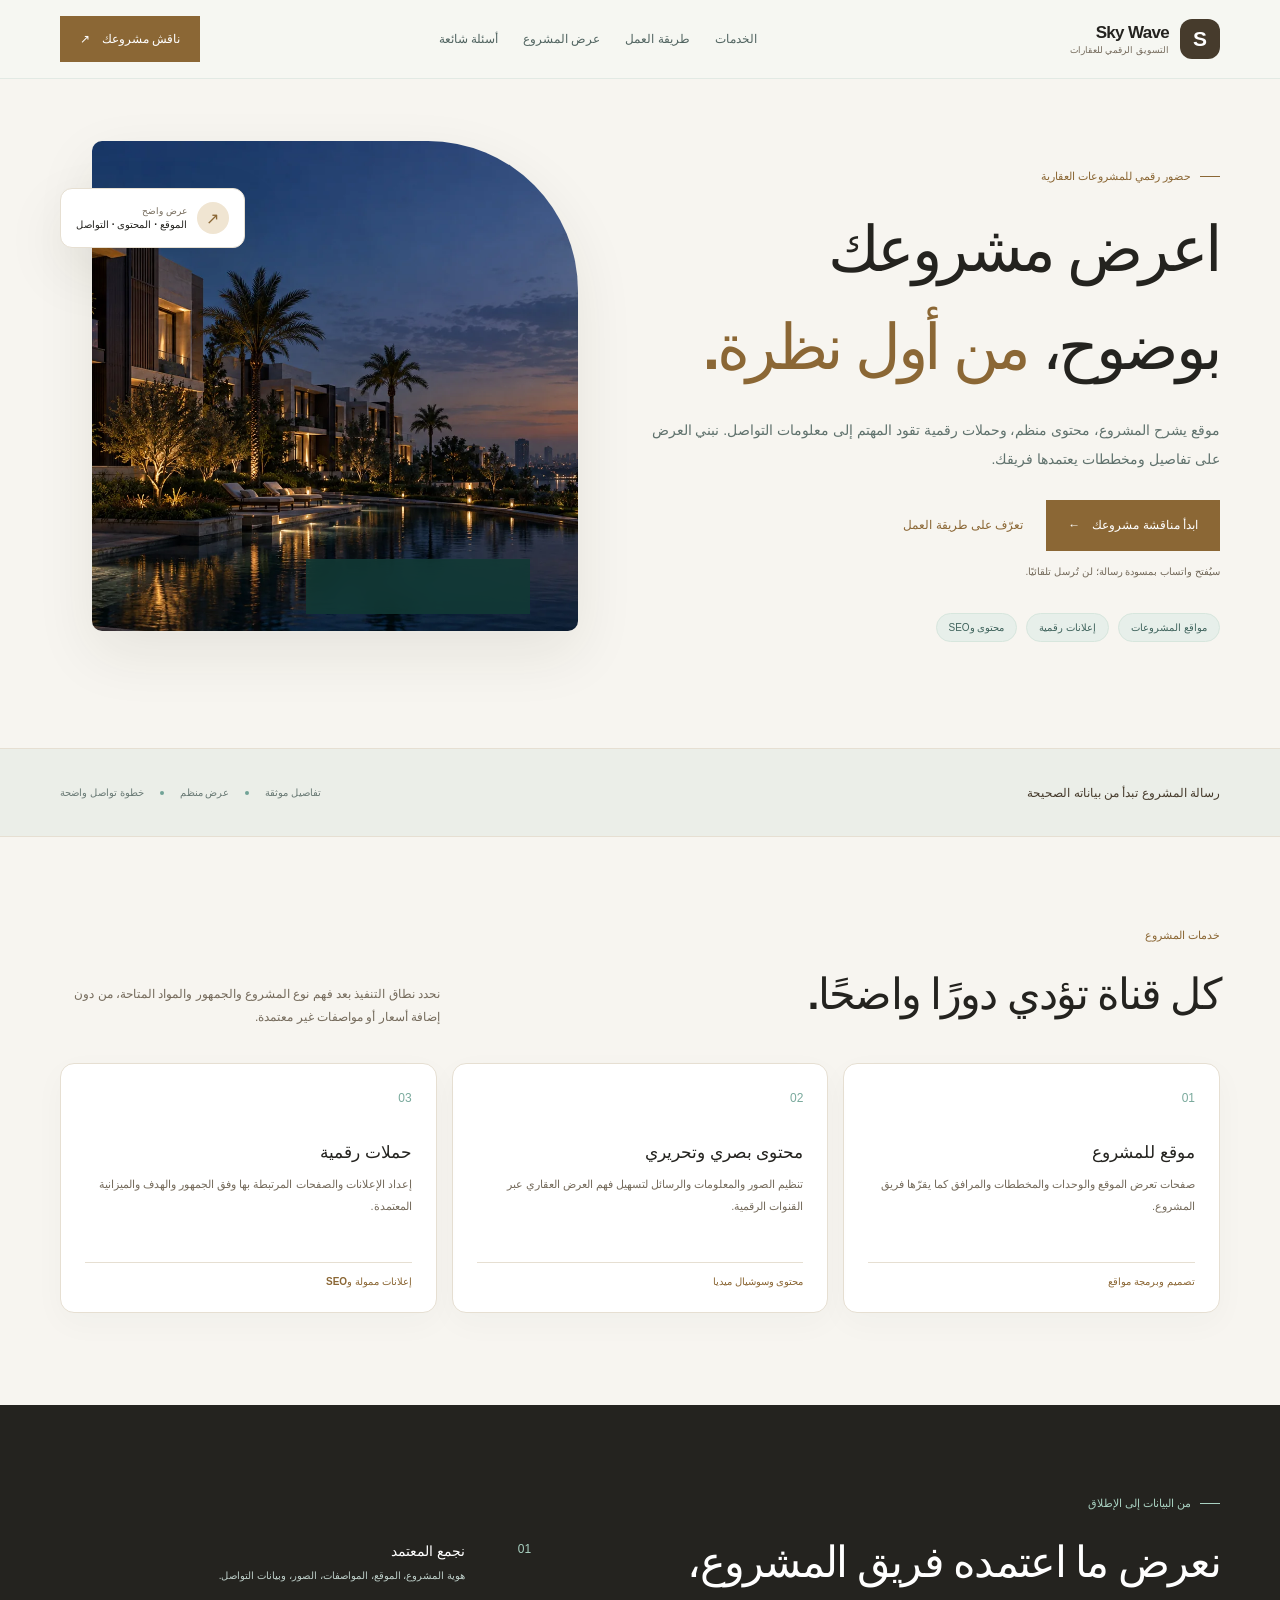
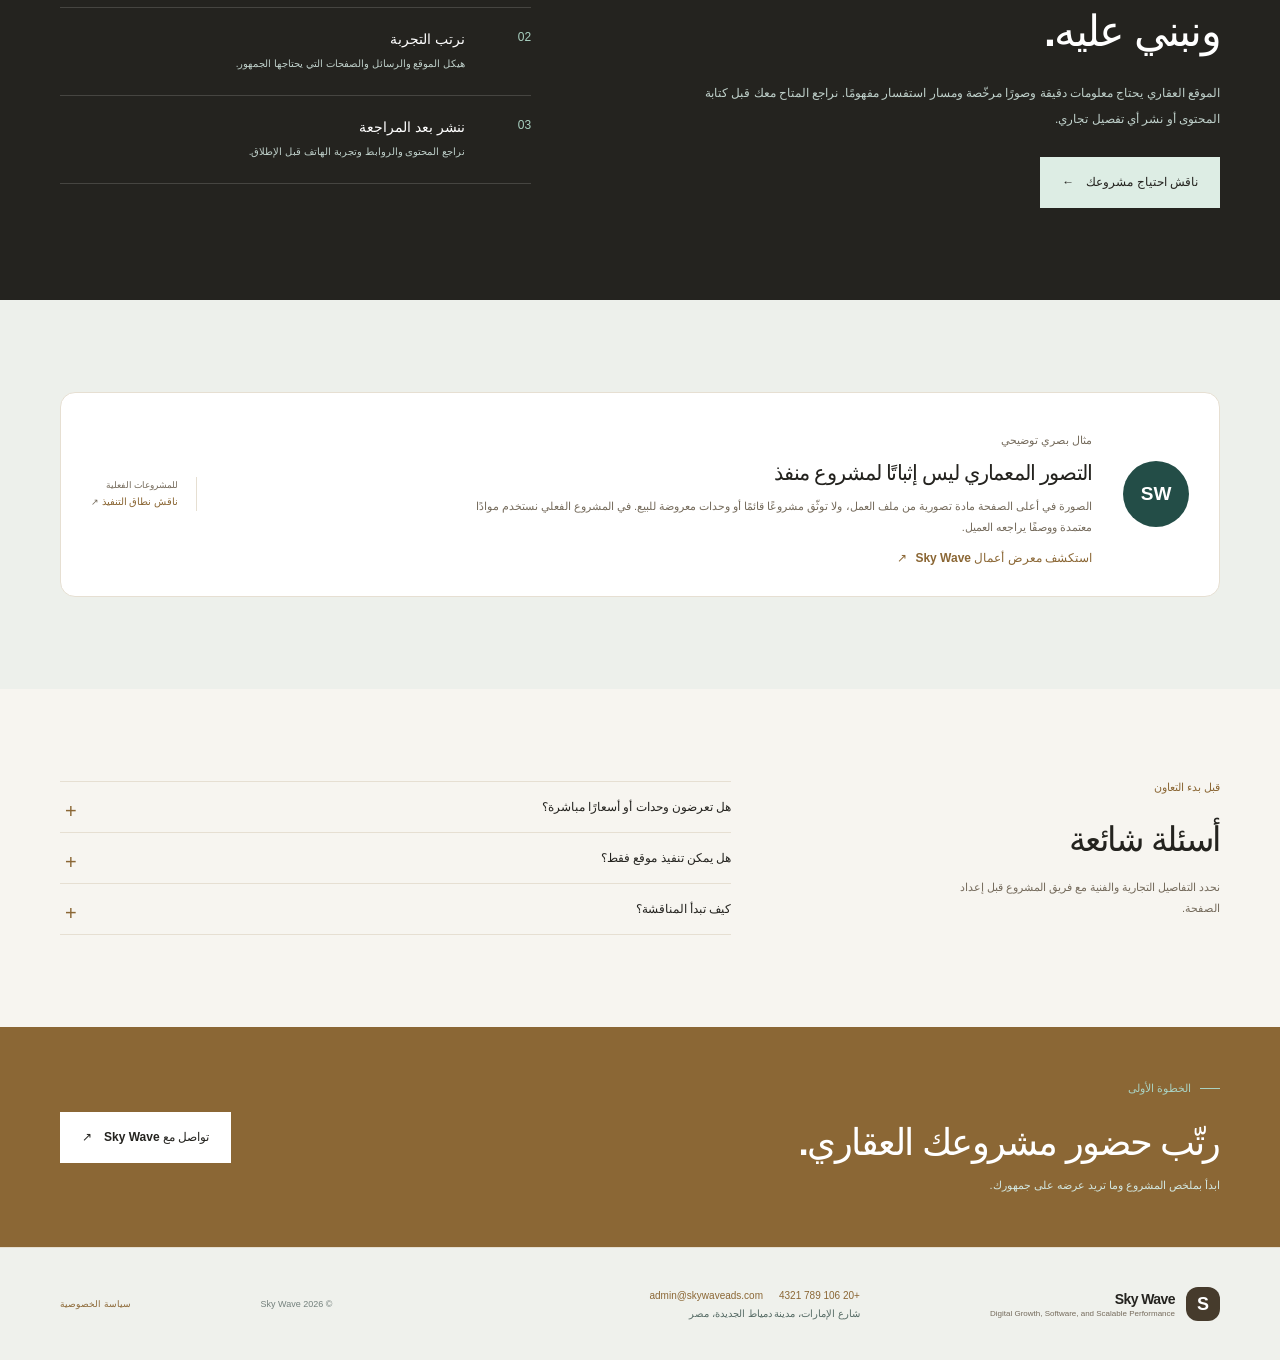
==== 2/index.html @ 4fabcf10 "Build Sky Wave service landing pages" ====
<!doctype html>
<html lang="ar" dir="rtl">
<head>
  <meta charset="utf-8">
  <meta name="viewport" content="width=device-width, initial-scale=1">
  <meta name="theme-color" content="#f7f5f0">
  <meta name="description" content="خدمات Sky Wave الرقمية للتسويق العقاري: مواقع للمشروعات، محتوى واضح، حملات إعلانية، وتحسين الظهور على محركات البحث.">
  <meta property="og:type" content="website">
  <meta property="og:locale" content="ar_EG">
  <meta property="og:title" content="التسويق الرقمي للمشروعات العقارية | Sky Wave">
  <meta property="og:description" content="نرتب حضور مشروعك العقاري من الموقع والمحتوى إلى الحملات الرقمية، وفق بيانات المشروع المعتمدة.">
  <title>التسويق الرقمي للمشروعات العقارية | Sky Wave</title>
  <link rel="icon" href="data:image/svg+xml,%3Csvg xmlns='http://www.w3.org/2000/svg' viewBox='0 0 48 48'%3E%3Cpath d='M7 39h34M12 39V17l12-9 12 9v22m-20 0V25h16v14' fill='none' stroke='%237b5b2f' stroke-width='3' stroke-linecap='round' stroke-linejoin='round'/%3E%3C/svg%3E">
  <link rel="preload" as="image" href="assets/afaq-residence-hero.webp" fetchpriority="high">
  <link rel="stylesheet" href="styles.css">
  <script src="app.js" defer></script>
</head>
<body>
  <a class="skip-link" href="#main">انتقل إلى المحتوى</a>
  <header class="site-header" id="top">
    <div class="container header-inner">
      <a class="brand" href="#top" aria-label="Sky Wave، الرئيسية"><span class="brand-mark" aria-hidden="true">S</span><span><strong>Sky Wave</strong><small>التسويق الرقمي للعقارات</small></span></a>
      <nav class="desktop-nav" aria-label="التنقل الرئيسي"><a href="#solutions">الخدمات</a><a href="#approach">طريقة العمل</a><a href="#visuals">عرض المشروع</a><a href="#faq">أسئلة شائعة</a></nav>
      <a class="header-cta" href="https://wa.me/201067894321?text=%D9%85%D8%B1%D8%AD%D8%A8%D9%8B%D8%A7%D8%8C%20%D8%A3%D9%88%D8%AF%20%D9%85%D9%86%D8%A7%D9%82%D8%B4%D8%A9%20%D8%A7%D9%84%D8%AA%D8%B3%D9%88%D9%8A%D9%82%20%D8%A7%D9%84%D8%B1%D9%82%D9%85%D9%8A%20%D9%84%D9%85%D8%B4%D8%B1%D9%88%D8%B9%20%D8%B9%D9%82%D8%A7%D8%B1%D9%8A%20%D9%85%D8%B9%20Sky%20Wave." target="_blank" rel="noopener noreferrer">ناقش مشروعك <span aria-hidden="true">↗</span></a>
      <button class="menu-toggle" type="button" aria-label="فتح قائمة التنقل" aria-expanded="false" aria-controls="mobile-nav"><span aria-hidden="true">☰</span></button>
    </div>
    <nav class="mobile-nav" id="mobile-nav" aria-label="التنقل على الهاتف" hidden><a href="#solutions">الخدمات</a><a href="#approach">طريقة العمل</a><a href="#visuals">عرض المشروع</a><a href="#faq">أسئلة شائعة</a><a class="mobile-cta" href="https://wa.me/201067894321?text=%D9%85%D8%B1%D8%AD%D8%A8%D9%8B%D8%A7%D8%8C%20%D8%A3%D9%88%D8%AF%20%D9%85%D9%86%D8%A7%D9%82%D8%B4%D8%A9%20%D8%A7%D9%84%D8%AA%D8%B3%D9%88%D9%8A%D9%82%20%D8%A7%D9%84%D8%B1%D9%82%D9%85%D9%8A%20%D9%84%D9%85%D8%B4%D8%B1%D9%88%D8%B9%20%D8%B9%D9%82%D8%A7%D8%B1%D9%8A%20%D9%85%D8%B9%20Sky%20Wave." target="_blank" rel="noopener noreferrer">ناقش مشروعك</a></nav>
  </header>
  <main id="main">
    <section class="hero section-space" aria-labelledby="hero-title">
      <div class="container hero-grid">
        <div class="hero-copy"><p class="eyebrow"><span></span> حضور رقمي للمشروعات العقارية</p><h1 id="hero-title">اعرض مشروعك بوضوح، <em>من أول نظرة.</em></h1><p class="hero-lead">موقع يشرح المشروع، محتوى منظم، وحملات رقمية تقود المهتم إلى معلومات التواصل. نبني العرض على تفاصيل ومخططات يعتمدها فريقك.</p><div class="hero-actions"><a class="button button-primary" href="https://wa.me/201067894321?text=%D9%85%D8%B1%D8%AD%D8%A8%D9%8B%D8%A7%D8%8C%20%D8%A3%D9%88%D8%AF%20%D9%85%D9%86%D8%A7%D9%82%D8%B4%D8%A9%20%D8%A7%D9%84%D8%AA%D8%B3%D9%88%D9%8A%D9%82%20%D8%A7%D9%84%D8%B1%D9%82%D9%85%D9%8A%20%D9%84%D9%85%D8%B4%D8%B1%D9%88%D8%B9%20%D8%B9%D9%82%D8%A7%D8%B1%D9%8A%20%D9%85%D8%B9%20Sky%20Wave." target="_blank" rel="noopener noreferrer">ابدأ مناقشة مشروعك <span aria-hidden="true">←</span></a><a class="text-link" href="#approach">تعرّف على طريقة العمل</a></div><p class="cta-note">سيُفتح واتساب بمسودة رسالة؛ لن تُرسل تلقائيًا.</p><ul class="service-tags" aria-label="خدمات Sky Wave للمشروعات العقارية"><li>مواقع المشروعات</li><li>إعلانات رقمية</li><li>محتوى وSEO</li></ul></div>
        <figure class="hero-visual"><img src="assets/afaq-residence-hero.webp" alt="تصور معماري توضيحي لمساكن وحدائق، لا يمثل مشروعًا عقاريًا حقيقيًا" fetchpriority="high"><figcaption><span>صورة توضيحية</span><strong>تفاصيل المشروع المعتمدة هي الأساس</strong></figcaption><div class="visual-note"><span class="note-icon" aria-hidden="true">↗</span><span><small>عرض واضح</small><strong>الموقع · المحتوى · التواصل</strong></span></div></figure>
      </div>
    </section>
    <section class="trust-strip"><div class="container trust-inner"><p>رسالة المشروع تبدأ من بياناته الصحيحة</p><div><span>تفاصيل موثقة</span><i></i><span>عرض منظم</span><i></i><span>خطوة تواصل واضحة</span></div></div></section>
    <section class="section-space" id="solutions" aria-labelledby="solutions-title"><div class="container"><div class="section-heading"><div><p class="eyebrow">خدمات المشروع</p><h2 id="solutions-title">كل قناة تؤدي دورًا واضحًا.</h2></div><p>نحدد نطاق التنفيذ بعد فهم نوع المشروع والجمهور والمواد المتاحة، من دون إضافة أسعار أو مواصفات غير معتمدة.</p></div><div class="solution-grid"><article class="solution-card"><span class="card-index">01</span><h3>موقع للمشروع</h3><p>صفحات تعرض الموقع والوحدات والمخططات والمرافق كما يقرّها فريق المشروع.</p><span class="card-foot">تصميم وبرمجة مواقع</span></article><article class="solution-card"><span class="card-index">02</span><h3>محتوى بصري وتحريري</h3><p>تنظيم الصور والمعلومات والرسائل لتسهيل فهم العرض العقاري عبر القنوات الرقمية.</p><span class="card-foot">محتوى وسوشيال ميديا</span></article><article class="solution-card"><span class="card-index">03</span><h3>حملات رقمية</h3><p>إعداد الإعلانات والصفحات المرتبطة بها وفق الجمهور والهدف والميزانية المعتمدة.</p><span class="card-foot">إعلانات ممولة وSEO</span></article></div></div></section>
    <section class="approach-section section-space" id="approach" aria-labelledby="approach-title"><div class="container approach-grid"><div><p class="eyebrow eyebrow-light"><span></span> من البيانات إلى الإطلاق</p><h2 id="approach-title">نعرض ما اعتمده فريق المشروع، ونبني عليه.</h2><p class="approach-lead">الموقع العقاري يحتاج معلومات دقيقة وصورًا مرخّصة ومسار استفسار مفهومًا. نراجع المتاح معك قبل كتابة المحتوى أو نشر أي تفصيل تجاري.</p><a class="button button-light" href="https://wa.me/201067894321?text=%D9%85%D8%B1%D8%AD%D8%A8%D9%8B%D8%A7%D8%8C%20%D8%A3%D9%88%D8%AF%20%D9%85%D9%86%D8%A7%D9%82%D8%B4%D8%A9%20%D8%A7%D9%84%D8%AA%D8%B3%D9%88%D9%8A%D9%82%20%D8%A7%D9%84%D8%B1%D9%82%D9%85%D9%8A%20%D9%84%D9%85%D8%B4%D8%B1%D9%88%D8%B9%20%D8%B9%D9%82%D8%A7%D8%B1%D9%8A%20%D9%85%D8%B9%20Sky%20Wave." target="_blank" rel="noopener noreferrer">ناقش احتياج مشروعك <span aria-hidden="true">←</span></a></div><ol class="steps-list"><li><span>01</span><div><strong>نجمع المعتمد</strong><p>هوية المشروع، الموقع، المواصفات، الصور، وبيانات التواصل.</p></div></li><li><span>02</span><div><strong>نرتب التجربة</strong><p>هيكل الموقع والرسائل والصفحات التي يحتاجها الجمهور.</p></div></li><li><span>03</span><div><strong>ننشر بعد المراجعة</strong><p>نراجع المحتوى والروابط وتجربة الهاتف قبل الإطلاق.</p></div></li></ol></div></section>
    <section class="work-section section-space" id="visuals" aria-labelledby="visuals-title"><div class="container work-card"><div class="work-mark" aria-hidden="true">SW</div><div><p class="eyebrow">مثال بصري توضيحي</p><h2 id="visuals-title">التصور المعماري ليس إثباتًا لمشروع منفذ</h2><p>الصورة في أعلى الصفحة مادة تصورية من ملف العمل، ولا توثّق مشروعًا قائمًا أو وحدات معروضة للبيع. في المشروع الفعلي نستخدم موادًا معتمدة ووصفًا يراجعه العميل.</p><a class="text-link" href="https://www.skywaveads.com/portfolio/">استكشف معرض أعمال Sky Wave <span aria-hidden="true">↗</span></a></div><a class="work-source" href="https://wa.me/201067894321?text=%D9%85%D8%B1%D8%AD%D8%A8%D9%8B%D8%A7%D8%8C%20%D8%A3%D9%88%D8%AF%20%D9%85%D9%86%D8%A7%D9%82%D8%B4%D8%A9%20%D8%A7%D9%84%D8%AA%D8%B3%D9%88%D9%8A%D9%82%20%D8%A7%D9%84%D8%B1%D9%82%D9%85%D9%8A%20%D9%84%D9%85%D8%B4%D8%B1%D9%88%D8%B9%20%D8%B9%D9%82%D8%A7%D8%B1%D9%8A%20%D9%85%D8%B9%20Sky%20Wave." target="_blank" rel="noopener noreferrer">للمشروعات الفعلية<br><strong>ناقش نطاق التنفيذ</strong> <span aria-hidden="true">↗</span></a></div></section>
    <section class="faq-section section-space" id="faq" aria-labelledby="faq-title"><div class="container faq-grid"><div><p class="eyebrow">قبل بدء التعاون</p><h2 id="faq-title">أسئلة شائعة</h2><p>نحدد التفاصيل التجارية والفنية مع فريق المشروع قبل إعداد الصفحة.</p></div><div class="faq-list"><details><summary>هل تعرضون وحدات أو أسعارًا مباشرة؟</summary><p>يعتمد ذلك على البيانات التي يزودنا بها فريق المشروع ويعتمد نشرها. لا نضع أسعارًا أو توافرًا أو خطط سداد من دون مصدر معتمد.</p></details><details><summary>هل يمكن تنفيذ موقع فقط؟</summary><p>نعم. يمكن مناقشة موقع المشروع وحده أو إضافة خدمات المحتوى والإعلانات وSEO بحسب الحاجة.</p></details><details><summary>كيف تبدأ المناقشة؟</summary><p>أرسل ملخصًا عن المشروع والهدف والمواد الموجودة عبر نموذج Sky Wave الرسمي، ثم يناقش الفريق نطاق العمل المناسب.</p></details></div></div></section>
    <section class="final-cta"><div class="container final-cta-inner"><div><p class="eyebrow eyebrow-light"><span></span> الخطوة الأولى</p><h2>رتّب حضور مشروعك العقاري.</h2><p>ابدأ بملخص المشروع وما تريد عرضه على جمهورك.</p></div><a class="button button-light" href="https://wa.me/201067894321?text=%D9%85%D8%B1%D8%AD%D8%A8%D9%8B%D8%A7%D8%8C%20%D8%A3%D9%88%D8%AF%20%D9%85%D9%86%D8%A7%D9%82%D8%B4%D8%A9%20%D8%A7%D9%84%D8%AA%D8%B3%D9%88%D9%8A%D9%82%20%D8%A7%D9%84%D8%B1%D9%82%D9%85%D9%8A%20%D9%84%D9%85%D8%B4%D8%B1%D9%88%D8%B9%20%D8%B9%D9%82%D8%A7%D8%B1%D9%8A%20%D9%85%D8%B9%20Sky%20Wave." target="_blank" rel="noopener noreferrer">تواصل مع Sky Wave <span aria-hidden="true">↗</span></a></div></section>
  </main>
  <footer class="site-footer"><div class="container footer-inner"><a class="brand footer-brand" href="#top"><span class="brand-mark" aria-hidden="true">S</span><span><strong>Sky Wave</strong><small>Digital Growth, Software, and Scalable Performance</small></span></a><div class="footer-contact"><a href="tel:+201067894321">+20 106 789 4321</a><a href="mailto:admin@skywaveads.com">admin@skywaveads.com</a><span>شارع الإمارات، مدينة دمياط الجديدة، مصر</span></div><p>© 2026 Sky Wave</p><a class="privacy-link" href="https://www.skywaveads.com/privacy-policy" target="_blank" rel="noopener noreferrer">سياسة الخصوصية</a></div></footer>
</body>
</html>
---- 2/styles.css ----
:root{color-scheme:light;--ink:#153b39;--ink-strong:#102e2d;--muted:#687a76;--teal:#176b63;--mint:#d8eee7;--surface:#f6f7f3;--white:#fff;--line:#dce5df;--sand:#eeede5;--shadow:0 22px 60px #102e2d12;font-family:Arial,"Noto Sans Arabic",sans-serif;color:var(--ink-strong);background:var(--surface);font-synthesis:none;text-rendering:optimizeLegibility}*{box-sizing:border-box}html{scroll-behavior:smooth;scroll-padding-top:92px}body{margin:0;min-width:320px}a{color:inherit;text-decoration:none}img{display:block;max-width:100%}button{font:inherit}.container{width:min(1160px,calc(100% - 56px));margin-inline:auto}.skip-link{position:absolute;z-index:100;inset-inline-start:12px;top:-60px;padding:10px 14px;background:white;color:var(--ink)}.skip-link:focus{top:12px}.site-header{position:sticky;z-index:30;top:0;background:#f6f7f3ed;backdrop-filter:blur(16px);border-block-end:1px solid #dce5dfb8}.header-inner{height:78px;display:flex;align-items:center;justify-content:space-between;gap:26px}.brand{display:inline-flex;align-items:center;gap:11px;min-width:225px}.brand-mark{width:40px;height:40px;display:grid;place-items:center;color:#fff;background:var(--ink);border-radius:12px;font-family:Arial,sans-serif;font-size:21px;font-weight:700}.brand strong,.brand small{display:block}.brand strong{font-family:Arial,sans-serif;font-size:17px;letter-spacing:-.04em}.brand small{margin-top:2px;color:var(--muted);font-size:9px}.desktop-nav{display:flex;align-items:center;gap:25px}.desktop-nav a{color:#526561;font-size:12px;transition:color .2s}.desktop-nav a:hover,.text-link:hover{color:var(--teal)}.header-cta,.button{min-height:46px;display:inline-flex;align-items:center;justify-content:center;gap:12px;padding:0 19px;border:1px solid transparent;font-size:12px;font-weight:600}.header-cta,.button-primary{color:#fff;background:var(--teal)}.header-cta:hover,.button-primary:hover{background:var(--ink-strong)}.menu-toggle{display:none;width:44px;height:44px;border:1px solid var(--line);border-radius:10px;background:transparent;color:var(--ink);font-size:19px}.mobile-nav{display:grid;gap:4px;padding:10px 24px 20px;border-block-start:1px solid var(--line)}.mobile-nav[hidden]{display:none}.mobile-nav a{padding:11px 0;border-block-end:1px solid var(--line);font-size:13px}.mobile-nav .mobile-cta{margin-top:8px;padding:13px 16px;color:white;background:var(--teal);text-align:center;border:0}.section-space{padding-block:92px}.hero{padding-block:62px 77px;overflow:hidden}.hero-grid{display:grid;grid-template-columns:1fr .91fr;align-items:center;gap:72px}.eyebrow{display:flex;align-items:center;gap:9px;margin:0 0 18px;color:var(--teal);font-size:11px;font-weight:600}.eyebrow span{width:20px;height:1px;background:currentColor}.hero h1{max-width:670px;margin:0;color:var(--ink-strong);font-size:clamp(38px,5vw,63px);font-weight:600;line-height:1.55;letter-spacing:-.055em}.hero h1 em{color:var(--teal);font-style:normal}.hero-lead{max-width:580px;margin:19px 0 25px;color:#60726d;font-size:14px;line-height:2.1}.hero-actions{display:flex;align-items:center;gap:23px;flex-wrap:wrap}.button{min-height:51px;padding-inline:21px}.text-link{display:inline-flex;align-items:center;gap:8px;color:var(--teal);font-size:12px;font-weight:600}.service-tags{display:flex;flex-wrap:wrap;gap:9px;margin:32px 0 0;padding:0;list-style:none}.service-tags li{padding:8px 12px;color:#40645d;background:#e7efea;border:1px solid #d7e6dd;border-radius:999px;font-size:10px}.hero-visual{position:relative;margin:0;padding:0 0 40px 32px}.hero-visual>img{width:100%;height:490px;object-fit:cover;border-radius:190px 190px 18px 18px;box-shadow:var(--shadow)}.hero-visual figcaption{position:absolute;inset-inline-start:48px;inset-block-end:57px;display:grid;gap:5px;padding:13px 16px;color:white;background:#123a35df;backdrop-filter:blur(10px);border-radius:5px}.hero-visual figcaption span{color:#d1e9df;font-size:9px}.hero-visual figcaption strong{font-size:12px;font-weight:500}.visual-note{position:absolute;inset-inline-end:0;inset-block-start:47px;display:flex;align-items:center;gap:10px;padding:13px 15px;background:var(--white);border:1px solid var(--line);box-shadow:var(--shadow);border-radius:12px}.note-icon{width:32px;height:32px;display:grid;place-items:center;color:var(--teal);background:var(--mint);border-radius:50%}.visual-note small,.visual-note strong{display:block}.visual-note small{color:var(--muted);font-size:9px}.visual-note strong{margin-top:3px;font-size:10px}.trust-strip{background:#ebeee8;border-block:1px solid var(--line)}.trust-inner{min-height:87px;display:flex;align-items:center;justify-content:space-between;gap:24px}.trust-inner p{margin:0;color:var(--ink);font-size:12px;font-weight:600}.trust-inner>div{display:flex;align-items:center;gap:16px;color:#6a7a75;font-size:10px}.trust-inner i{width:4px;height:4px;background:#71a296;border-radius:50%}.section-heading{display:flex;align-items:end;justify-content:space-between;gap:40px;margin-bottom:34px}.section-heading h2,.approach-grid h2,.faq-grid h2,.work-card h2,.final-cta h2{margin:0;color:var(--ink-strong);font-size:clamp(28px,3.5vw,43px);font-weight:550;line-height:1.6;letter-spacing:-.04em}.section-heading>p{max-width:380px;margin:0;color:var(--muted);font-size:12px;line-height:1.9}.solution-grid{display:grid;grid-template-columns:repeat(3,1fr);gap:15px}.solution-card{min-height:250px;padding:24px;background:#fff;border:1px solid var(--line);border-radius:14px;box-shadow:0 10px 32px #153b3908}.card-index{color:#79a99c;font-family:Arial,sans-serif;font-size:12px}.solution-card h3{margin:36px 0 10px;font-size:17px}.solution-card p{min-height:67px;margin:0;color:var(--muted);font-size:11px;line-height:2}.card-foot{display:block;margin-top:22px;padding-top:13px;color:var(--teal);border-top:1px solid var(--line);font-size:10px;font-weight:600}.approach-section{color:white;background:var(--ink-strong)}.approach-grid{display:grid;grid-template-columns:1fr .8fr;align-items:center;gap:100px}.eyebrow-light{color:#a9d1c1}.approach-grid h2{max-width:570px;color:white}.approach-lead{max-width:520px;margin:16px 0 25px;color:#bfd0ca;font-size:12px;line-height:2.1}.button-light{color:var(--ink-strong);background:#ddede4}.button-light:hover{background:white}.steps-list{display:grid;gap:0;margin:0;padding:0;list-style:none}.steps-list li{display:grid;grid-template-columns:52px 1fr;gap:14px;padding:22px 0;border-block-end:1px solid #ffffff27}.steps-list li>span{color:#a9d1c1;font-family:Arial,sans-serif;font-size:12px}.steps-list strong{font-size:14px}.steps-list p{margin:7px 0 0;color:#bfd0ca;font-size:10px;line-height:1.8}.work-section{background:#edf0eb}.work-card{display:grid;grid-template-columns:72px 1fr auto;align-items:center;gap:25px;padding:30px;background:#fff;border:1px solid var(--line);border-radius:15px}.work-mark{width:66px;height:66px;display:grid;place-items:center;color:#fff;background:#234d47;border-radius:50%;font-family:Arial,sans-serif;font-size:19px;font-weight:700}.work-card .eyebrow{margin-bottom:5px}.work-card h2{font-size:21px}.work-card p{max-width:650px;margin:7px 0 10px;color:var(--muted);font-size:11px;line-height:1.9}.work-source{padding-inline-start:18px;color:var(--muted);border-inline-start:1px solid var(--line);font-size:9px;line-height:1.8}.work-source strong{color:var(--teal);font-size:10px}.faq-grid{display:grid;grid-template-columns:.75fr 1.25fr;gap:86px}.faq-grid>div:first-child>p:last-child{max-width:280px;color:var(--muted);font-size:11px;line-height:1.9}.faq-grid h2{font-size:34px}.faq-list{border-block-start:1px solid var(--line)}.faq-list details{border-block-end:1px solid var(--line)}.faq-list summary{position:relative;padding:18px 0;cursor:pointer;list-style:none;font-size:12px;font-weight:600}.faq-list summary::-webkit-details-marker{display:none}.faq-list summary::after{content:'+';position:absolute;inset-inline-end:5px;color:var(--teal);font-size:20px;font-weight:400}.faq-list details[open] summary::after{content:'−'}.faq-list details p{max-width:680px;margin:0;padding:0 0 18px;color:var(--muted);font-size:11px;line-height:2}.final-cta{padding-block:55px;color:#fff;background:var(--teal)}.final-cta-inner{display:flex;align-items:center;justify-content:space-between;gap:30px}.final-cta h2{color:#fff;font-size:clamp(26px,3vw,37px)}.final-cta p:not(.eyebrow){margin:7px 0 0;color:#d2e6df;font-size:11px}.final-cta .button{flex:0 0 auto;background:white}.site-footer{background:#eff1ec;border-block-start:1px solid var(--line)}.footer-inner{min-height:112px;display:flex;align-items:center;justify-content:space-between;gap:25px}.footer-brand{min-width:unset}.footer-brand .brand-mark{width:34px;height:34px;font-size:18px}.footer-brand strong{font-size:14px}.footer-brand small{font-family:Arial,sans-serif;font-size:8px}.footer-contact{display:flex;flex-wrap:wrap;gap:7px 16px;color:#576c66;font-family:Arial,"Noto Sans Arabic",sans-serif;font-size:10px}.footer-contact a{color:var(--teal)}.footer-contact span{width:100%;font-family:Arial,"Noto Sans Arabic",sans-serif}.footer-inner>p,.privacy-link{margin:0;color:#74817d;font-size:9px}.privacy-link{color:var(--teal)}:focus-visible{outline:3px solid #bf8b42;outline-offset:3px}@media(max-width:980px){.desktop-nav{gap:13px}.desktop-nav a{font-size:10px}.brand{min-width:195px}.hero-grid{gap:40px}.approach-grid{gap:55px}.faq-grid{gap:45px}}@media(max-width:760px){.container{width:calc(100% - 36px)}.header-inner{height:69px;gap:12px}.brand{min-width:unset;margin-inline-end:auto}.brand small{font-size:8px}.desktop-nav,.header-cta{display:none}.menu-toggle{display:grid;place-items:center}.section-space{padding-block:65px}.hero{padding-block:42px 55px}.hero-grid{grid-template-columns:1fr;gap:36px}.hero h1{font-size:clamp(36px,10vw,48px);line-height:1.56}.hero-lead{font-size:12px}.hero-visual{width:min(100%,470px);margin-inline:auto;padding:0 0 28px 20px}.hero-visual>img{height:390px;border-radius:160px 160px 14px 14px}.visual-note{inset-block-start:28px;padding:10px}.hero-visual figcaption{inset-inline-start:28px;inset-block-end:43px}.trust-inner{align-items:flex-start;flex-direction:column;justify-content:center;gap:8px;padding-block:18px}.trust-inner>div{gap:9px;font-size:9px}.section-heading{align-items:flex-start;flex-direction:column;gap:10px}.section-heading h2,.approach-grid h2{font-size:30px}.solution-grid{grid-template-columns:1fr}.solution-card{min-height:0;padding:20px}.solution-card h3{margin-top:20px}.solution-card p{min-height:0}.card-foot{margin-top:16px}.approach-grid{grid-template-columns:1fr;gap:28px}.steps-list li{grid-template-columns:38px 1fr;padding:16px 0}.work-card{grid-template-columns:48px 1fr;gap:15px;padding:20px}.work-mark{width:46px;height:46px;font-size:15px}.work-source{grid-column:2;padding:9px 0 0;border:0;border-block-start:1px solid var(--line)}.faq-grid{grid-template-columns:1fr;gap:24px}.faq-grid h2{font-size:30px}.final-cta-inner{align-items:flex-start;flex-direction:column}.footer-inner{align-items:flex-start;flex-direction:column;justify-content:center;gap:16px;padding-block:22px}.footer-contact{gap:8px 13px}.footer-contact span{line-height:1.8}}@media(max-width:390px){.container{width:calc(100% - 30px)}.hero-actions{align-items:stretch;flex-direction:column}.hero-actions .button{width:100%}.hero-visual>img{height:330px}.trust-inner>div{flex-wrap:wrap}}@media(prefers-reduced-motion:reduce){html{scroll-behavior:auto}*,*::before,*::after{animation-duration:.01ms!important;animation-iteration-count:1!important;transition-duration:.01ms!important}}

:root{--ink:#463b2c;--ink-strong:#24231f;--muted:#756b5c;--teal:#8b6735;--mint:#f0e5d2;--surface:#f7f5f0;--line:#e6dfd2;--sand:#ede7db;--shadow:0 22px 60px #30291b16}
.hero-visual>img{border-radius:10px 150px 10px 10px}
@media(max-width:760px){.hero-visual>img{border-radius:10px 120px 10px 10px}}

.cta-note{margin:12px 0 0;color:var(--muted);font-size:10px;line-height:1.8}
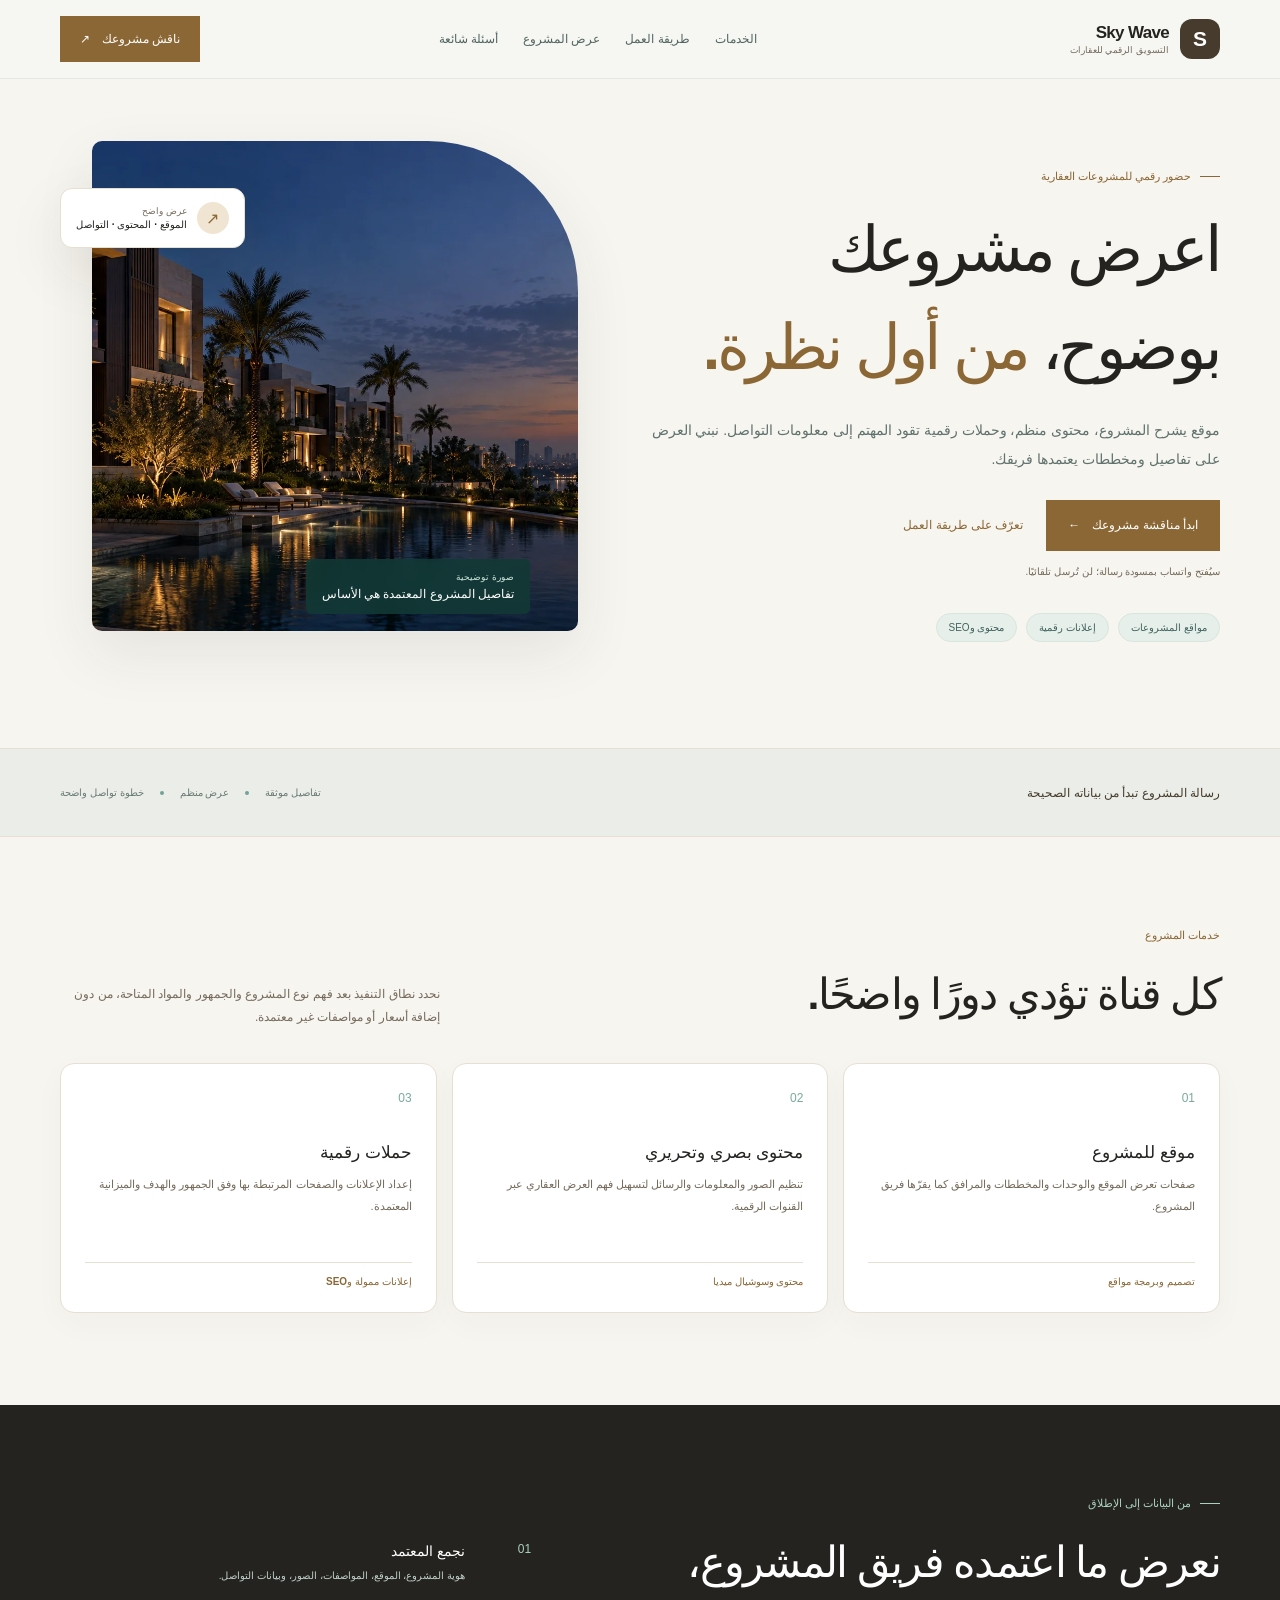
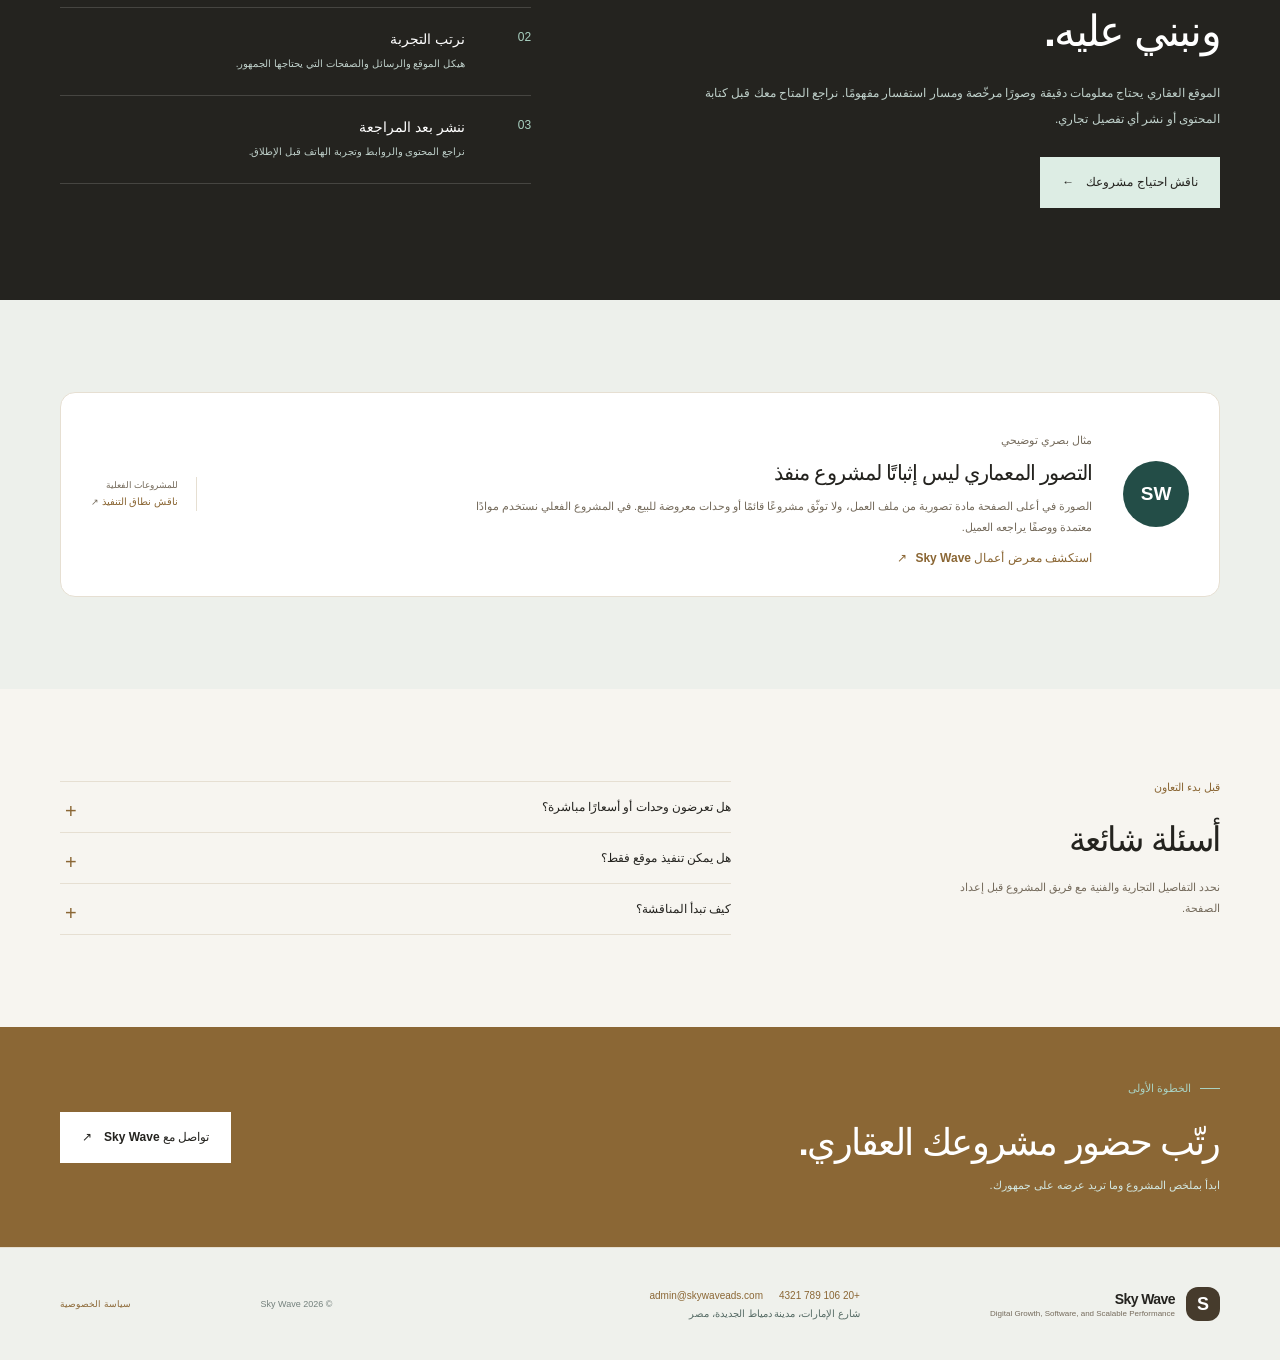
==== commit 77393ca0: "Add production SEO metadata and sharing cards" ====
--- a/2/index.html
+++ b/2/index.html
@@ -4,16 +4,28 @@
   <meta charset="utf-8">
   <meta name="viewport" content="width=device-width, initial-scale=1">
   <meta name="theme-color" content="#f7f5f0">
+  <meta name="robots" content="index,follow,max-image-preview:large">
   <meta name="description" content="خدمات Sky Wave الرقمية للتسويق العقاري: مواقع للمشروعات، محتوى واضح، حملات إعلانية، وتحسين الظهور على محركات البحث.">
+  <link rel="canonical" href="https://realestate.skywaveads.com/">
   <meta property="og:type" content="website">
   <meta property="og:locale" content="ar_EG">
+  <meta property="og:url" content="https://realestate.skywaveads.com/">
   <meta property="og:title" content="التسويق الرقمي للمشروعات العقارية | Sky Wave">
   <meta property="og:description" content="نرتب حضور مشروعك العقاري من الموقع والمحتوى إلى الحملات الرقمية، وفق بيانات المشروع المعتمدة.">
+  <meta property="og:image" content="https://realestate.skywaveads.com/assets/social-card.png">
+  <meta property="og:image:alt" content="بطاقة تعريف توضيحية لخدمات Sky Wave الرقمية للمشروعات العقارية، دون تصوير مشروع حقيقي">
+  <meta name="twitter:card" content="summary_large_image">
+  <meta name="twitter:title" content="التسويق الرقمي للمشروعات العقارية | Sky Wave">
+  <meta name="twitter:description" content="مواقع للمشروعات العقارية ومحتوى وإعلانات وSEO وفق البيانات المعتمدة.">
+  <meta name="twitter:image" content="https://realestate.skywaveads.com/assets/social-card.png">
   <title>التسويق الرقمي للمشروعات العقارية | Sky Wave</title>
   <link rel="icon" href="data:image/svg+xml,%3Csvg xmlns='http://www.w3.org/2000/svg' viewBox='0 0 48 48'%3E%3Cpath d='M7 39h34M12 39V17l12-9 12 9v22m-20 0V25h16v14' fill='none' stroke='%237b5b2f' stroke-width='3' stroke-linecap='round' stroke-linejoin='round'/%3E%3C/svg%3E">
   <link rel="preload" as="image" href="assets/afaq-residence-hero.webp" fetchpriority="high">
   <link rel="stylesheet" href="styles.css">
   <script src="app.js" defer></script>
+  <script type="application/ld+json">
+    {"@context":"https://schema.org","@graph":[{"@type":"Organization","@id":"https://www.skywaveads.com/#organization","name":"Sky Wave","url":"https://www.skywaveads.com/","telephone":"+201067894321","email":"admin@skywaveads.com","address":{"@type":"PostalAddress","streetAddress":"شارع الإمارات","addressLocality":"مدينة دمياط الجديدة","addressCountry":"EG"}},{"@type":"Service","name":"التسويق الرقمي للمشروعات العقارية","serviceType":"تصميم مواقع ومحتوى وإعلانات رقمية وSEO","provider":{"@id":"https://www.skywaveads.com/#organization"},"url":"https://realestate.skywaveads.com/"},{"@type":"FAQPage","mainEntity":[{"@type":"Question","name":"هل تعرضون وحدات أو أسعارًا مباشرة؟","acceptedAnswer":{"@type":"Answer","text":"يعتمد ذلك على البيانات التي يزودنا بها فريق المشروع ويعتمد نشرها. لا نضع أسعارًا أو توافرًا أو خطط سداد من دون مصدر معتمد."}},{"@type":"Question","name":"هل يمكن تنفيذ موقع فقط؟","acceptedAnswer":{"@type":"Answer","text":"نعم. يمكن مناقشة موقع المشروع وحده أو إضافة خدمات المحتوى والإعلانات وSEO بحسب الحاجة."}},{"@type":"Question","name":"كيف تبدأ المناقشة؟","acceptedAnswer":{"@type":"Answer","text":"أرسل ملخصًا عن المشروع والهدف والمواد الموجودة في رسالة واتساب إلى Sky Wave، ثم يناقش الفريق نطاق العمل المناسب."}}]}]}
+  </script>
 </head>
 <body>
   <a class="skip-link" href="#main">انتقل إلى المحتوى</a>
@@ -37,7 +49,7 @@
     <section class="section-space" id="solutions" aria-labelledby="solutions-title"><div class="container"><div class="section-heading"><div><p class="eyebrow">خدمات المشروع</p><h2 id="solutions-title">كل قناة تؤدي دورًا واضحًا.</h2></div><p>نحدد نطاق التنفيذ بعد فهم نوع المشروع والجمهور والمواد المتاحة، من دون إضافة أسعار أو مواصفات غير معتمدة.</p></div><div class="solution-grid"><article class="solution-card"><span class="card-index">01</span><h3>موقع للمشروع</h3><p>صفحات تعرض الموقع والوحدات والمخططات والمرافق كما يقرّها فريق المشروع.</p><span class="card-foot">تصميم وبرمجة مواقع</span></article><article class="solution-card"><span class="card-index">02</span><h3>محتوى بصري وتحريري</h3><p>تنظيم الصور والمعلومات والرسائل لتسهيل فهم العرض العقاري عبر القنوات الرقمية.</p><span class="card-foot">محتوى وسوشيال ميديا</span></article><article class="solution-card"><span class="card-index">03</span><h3>حملات رقمية</h3><p>إعداد الإعلانات والصفحات المرتبطة بها وفق الجمهور والهدف والميزانية المعتمدة.</p><span class="card-foot">إعلانات ممولة وSEO</span></article></div></div></section>
     <section class="approach-section section-space" id="approach" aria-labelledby="approach-title"><div class="container approach-grid"><div><p class="eyebrow eyebrow-light"><span></span> من البيانات إلى الإطلاق</p><h2 id="approach-title">نعرض ما اعتمده فريق المشروع، ونبني عليه.</h2><p class="approach-lead">الموقع العقاري يحتاج معلومات دقيقة وصورًا مرخّصة ومسار استفسار مفهومًا. نراجع المتاح معك قبل كتابة المحتوى أو نشر أي تفصيل تجاري.</p><a class="button button-light" href="https://wa.me/201067894321?text=%D9%85%D8%B1%D8%AD%D8%A8%D9%8B%D8%A7%D8%8C%20%D8%A3%D9%88%D8%AF%20%D9%85%D9%86%D8%A7%D9%82%D8%B4%D8%A9%20%D8%A7%D9%84%D8%AA%D8%B3%D9%88%D9%8A%D9%82%20%D8%A7%D9%84%D8%B1%D9%82%D9%85%D9%8A%20%D9%84%D9%85%D8%B4%D8%B1%D9%88%D8%B9%20%D8%B9%D9%82%D8%A7%D8%B1%D9%8A%20%D9%85%D8%B9%20Sky%20Wave." target="_blank" rel="noopener noreferrer">ناقش احتياج مشروعك <span aria-hidden="true">←</span></a></div><ol class="steps-list"><li><span>01</span><div><strong>نجمع المعتمد</strong><p>هوية المشروع، الموقع، المواصفات، الصور، وبيانات التواصل.</p></div></li><li><span>02</span><div><strong>نرتب التجربة</strong><p>هيكل الموقع والرسائل والصفحات التي يحتاجها الجمهور.</p></div></li><li><span>03</span><div><strong>ننشر بعد المراجعة</strong><p>نراجع المحتوى والروابط وتجربة الهاتف قبل الإطلاق.</p></div></li></ol></div></section>
     <section class="work-section section-space" id="visuals" aria-labelledby="visuals-title"><div class="container work-card"><div class="work-mark" aria-hidden="true">SW</div><div><p class="eyebrow">مثال بصري توضيحي</p><h2 id="visuals-title">التصور المعماري ليس إثباتًا لمشروع منفذ</h2><p>الصورة في أعلى الصفحة مادة تصورية من ملف العمل، ولا توثّق مشروعًا قائمًا أو وحدات معروضة للبيع. في المشروع الفعلي نستخدم موادًا معتمدة ووصفًا يراجعه العميل.</p><a class="text-link" href="https://www.skywaveads.com/portfolio/">استكشف معرض أعمال Sky Wave <span aria-hidden="true">↗</span></a></div><a class="work-source" href="https://wa.me/201067894321?text=%D9%85%D8%B1%D8%AD%D8%A8%D9%8B%D8%A7%D8%8C%20%D8%A3%D9%88%D8%AF%20%D9%85%D9%86%D8%A7%D9%82%D8%B4%D8%A9%20%D8%A7%D9%84%D8%AA%D8%B3%D9%88%D9%8A%D9%82%20%D8%A7%D9%84%D8%B1%D9%82%D9%85%D9%8A%20%D9%84%D9%85%D8%B4%D8%B1%D9%88%D8%B9%20%D8%B9%D9%82%D8%A7%D8%B1%D9%8A%20%D9%85%D8%B9%20Sky%20Wave." target="_blank" rel="noopener noreferrer">للمشروعات الفعلية<br><strong>ناقش نطاق التنفيذ</strong> <span aria-hidden="true">↗</span></a></div></section>
-    <section class="faq-section section-space" id="faq" aria-labelledby="faq-title"><div class="container faq-grid"><div><p class="eyebrow">قبل بدء التعاون</p><h2 id="faq-title">أسئلة شائعة</h2><p>نحدد التفاصيل التجارية والفنية مع فريق المشروع قبل إعداد الصفحة.</p></div><div class="faq-list"><details><summary>هل تعرضون وحدات أو أسعارًا مباشرة؟</summary><p>يعتمد ذلك على البيانات التي يزودنا بها فريق المشروع ويعتمد نشرها. لا نضع أسعارًا أو توافرًا أو خطط سداد من دون مصدر معتمد.</p></details><details><summary>هل يمكن تنفيذ موقع فقط؟</summary><p>نعم. يمكن مناقشة موقع المشروع وحده أو إضافة خدمات المحتوى والإعلانات وSEO بحسب الحاجة.</p></details><details><summary>كيف تبدأ المناقشة؟</summary><p>أرسل ملخصًا عن المشروع والهدف والمواد الموجودة عبر نموذج Sky Wave الرسمي، ثم يناقش الفريق نطاق العمل المناسب.</p></details></div></div></section>
+    <section class="faq-section section-space" id="faq" aria-labelledby="faq-title"><div class="container faq-grid"><div><p class="eyebrow">قبل بدء التعاون</p><h2 id="faq-title">أسئلة شائعة</h2><p>نحدد التفاصيل التجارية والفنية مع فريق المشروع قبل إعداد الصفحة.</p></div><div class="faq-list"><details><summary>هل تعرضون وحدات أو أسعارًا مباشرة؟</summary><p>يعتمد ذلك على البيانات التي يزودنا بها فريق المشروع ويعتمد نشرها. لا نضع أسعارًا أو توافرًا أو خطط سداد من دون مصدر معتمد.</p></details><details><summary>هل يمكن تنفيذ موقع فقط؟</summary><p>نعم. يمكن مناقشة موقع المشروع وحده أو إضافة خدمات المحتوى والإعلانات وSEO بحسب الحاجة.</p></details><details><summary>كيف تبدأ المناقشة؟</summary><p>أرسل ملخصًا عن المشروع والهدف والمواد الموجودة في رسالة واتساب إلى Sky Wave، ثم يناقش الفريق نطاق العمل المناسب.</p></details></div></div></section>
     <section class="final-cta"><div class="container final-cta-inner"><div><p class="eyebrow eyebrow-light"><span></span> الخطوة الأولى</p><h2>رتّب حضور مشروعك العقاري.</h2><p>ابدأ بملخص المشروع وما تريد عرضه على جمهورك.</p></div><a class="button button-light" href="https://wa.me/201067894321?text=%D9%85%D8%B1%D8%AD%D8%A8%D9%8B%D8%A7%D8%8C%20%D8%A3%D9%88%D8%AF%20%D9%85%D9%86%D8%A7%D9%82%D8%B4%D8%A9%20%D8%A7%D9%84%D8%AA%D8%B3%D9%88%D9%8A%D9%82%20%D8%A7%D9%84%D8%B1%D9%82%D9%85%D9%8A%20%D9%84%D9%85%D8%B4%D8%B1%D9%88%D8%B9%20%D8%B9%D9%82%D8%A7%D8%B1%D9%8A%20%D9%85%D8%B9%20Sky%20Wave." target="_blank" rel="noopener noreferrer">تواصل مع Sky Wave <span aria-hidden="true">↗</span></a></div></section>
   </main>
   <footer class="site-footer"><div class="container footer-inner"><a class="brand footer-brand" href="#top"><span class="brand-mark" aria-hidden="true">S</span><span><strong>Sky Wave</strong><small>Digital Growth, Software, and Scalable Performance</small></span></a><div class="footer-contact"><a href="tel:+201067894321">+20 106 789 4321</a><a href="mailto:admin@skywaveads.com">admin@skywaveads.com</a><span>شارع الإمارات، مدينة دمياط الجديدة، مصر</span></div><p>© 2026 Sky Wave</p><a class="privacy-link" href="https://www.skywaveads.com/privacy-policy" target="_blank" rel="noopener noreferrer">سياسة الخصوصية</a></div></footer>
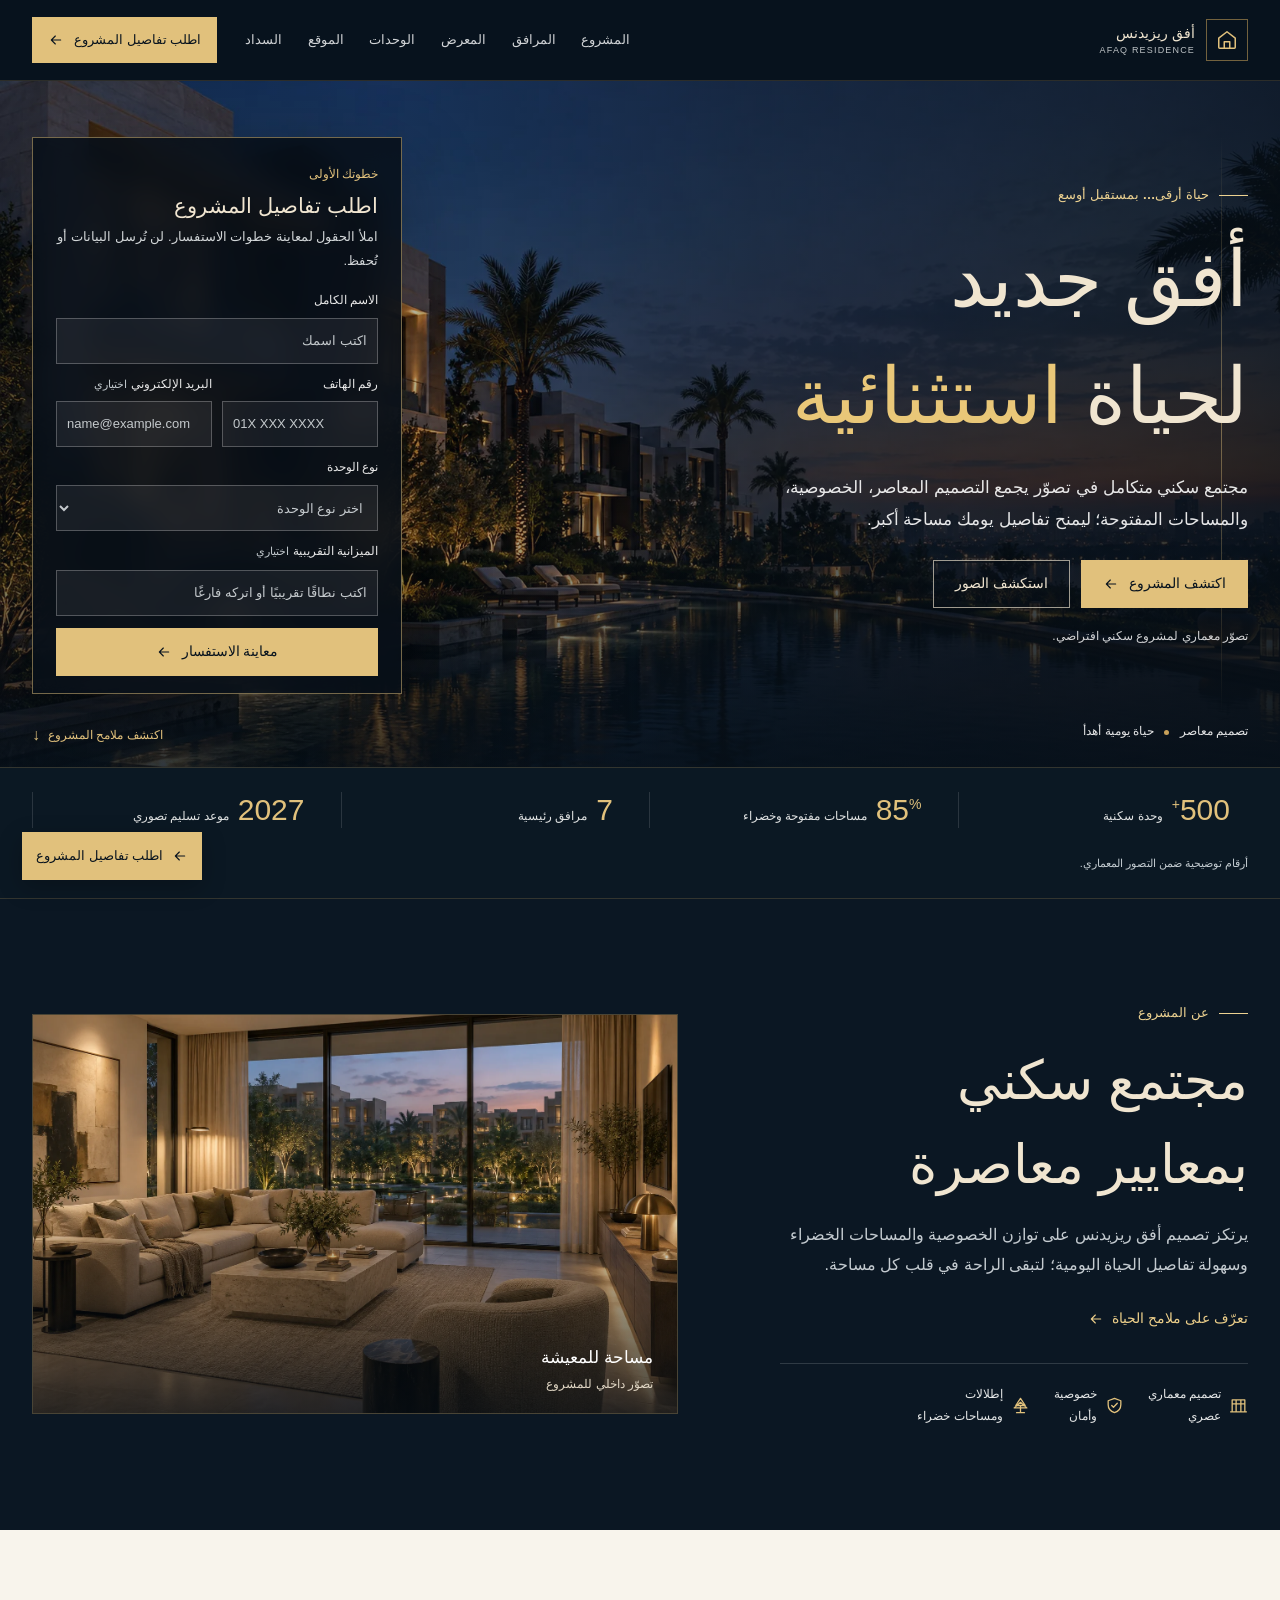
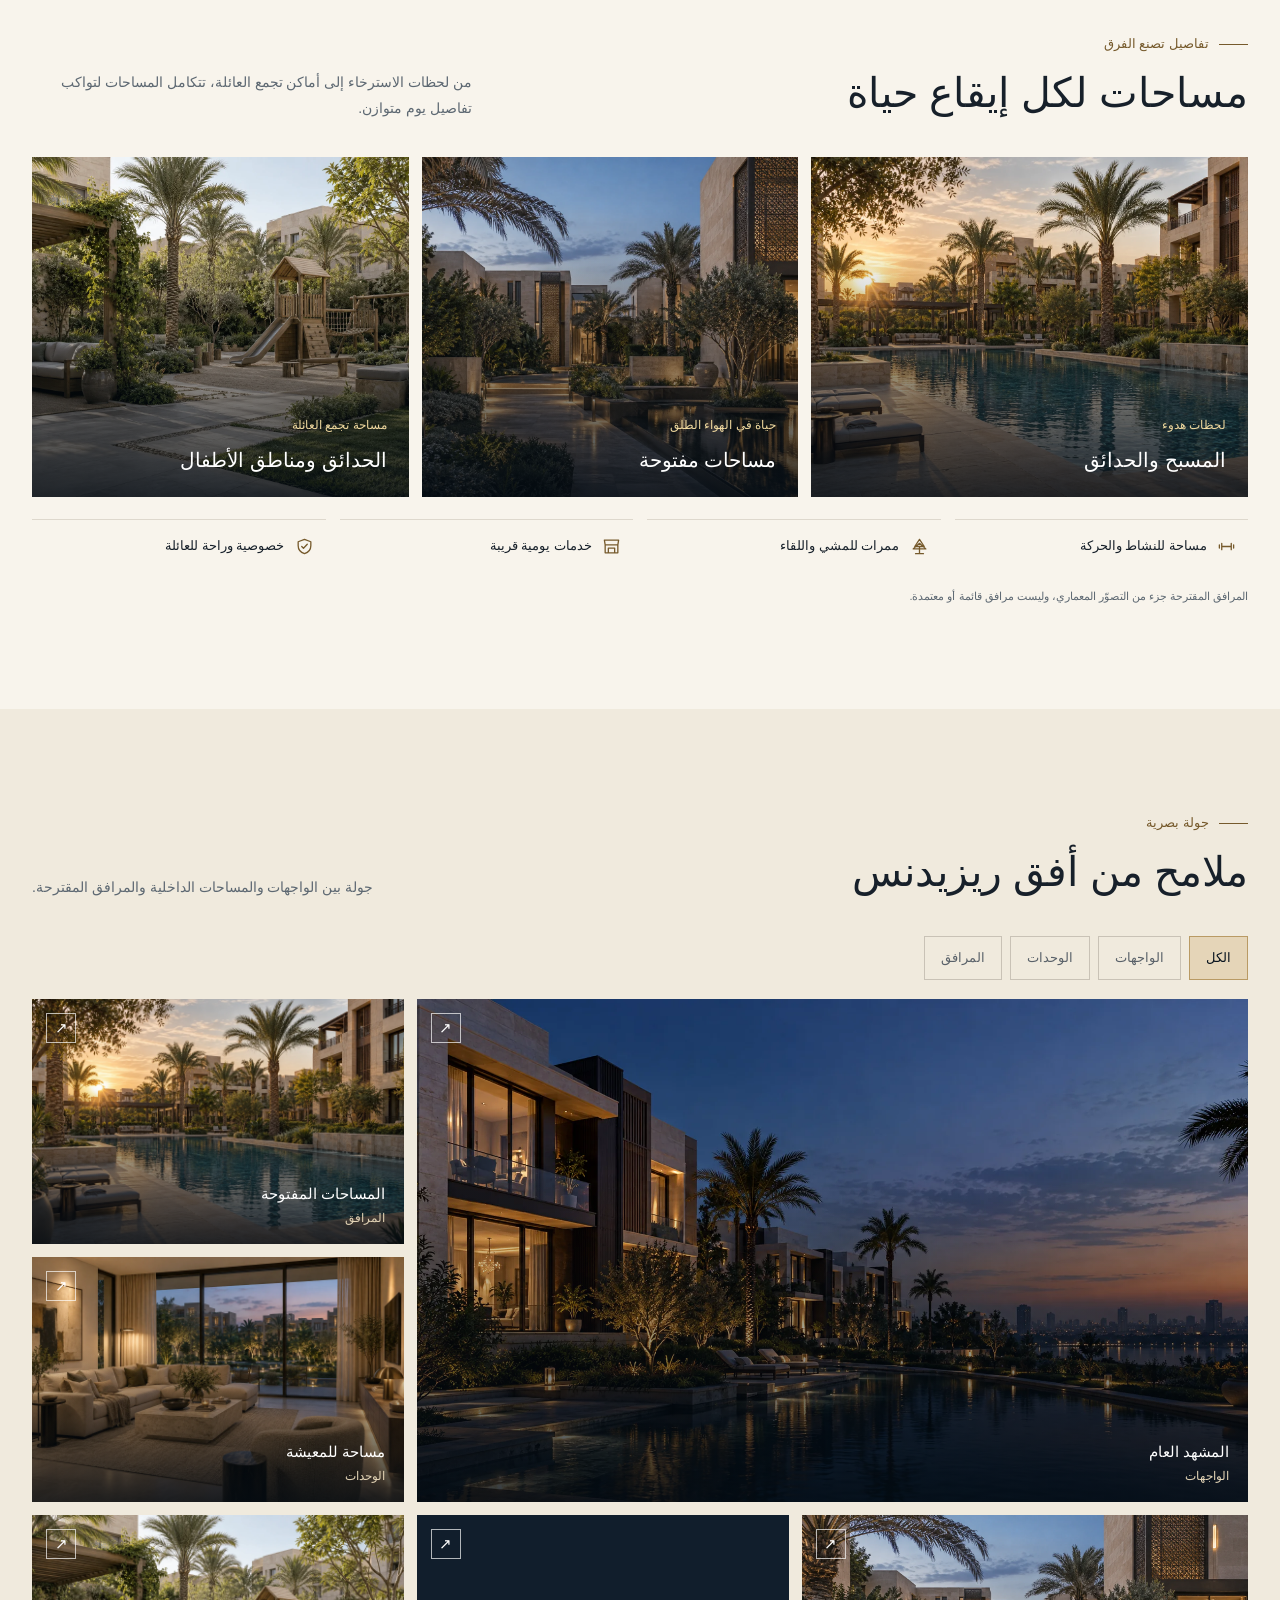
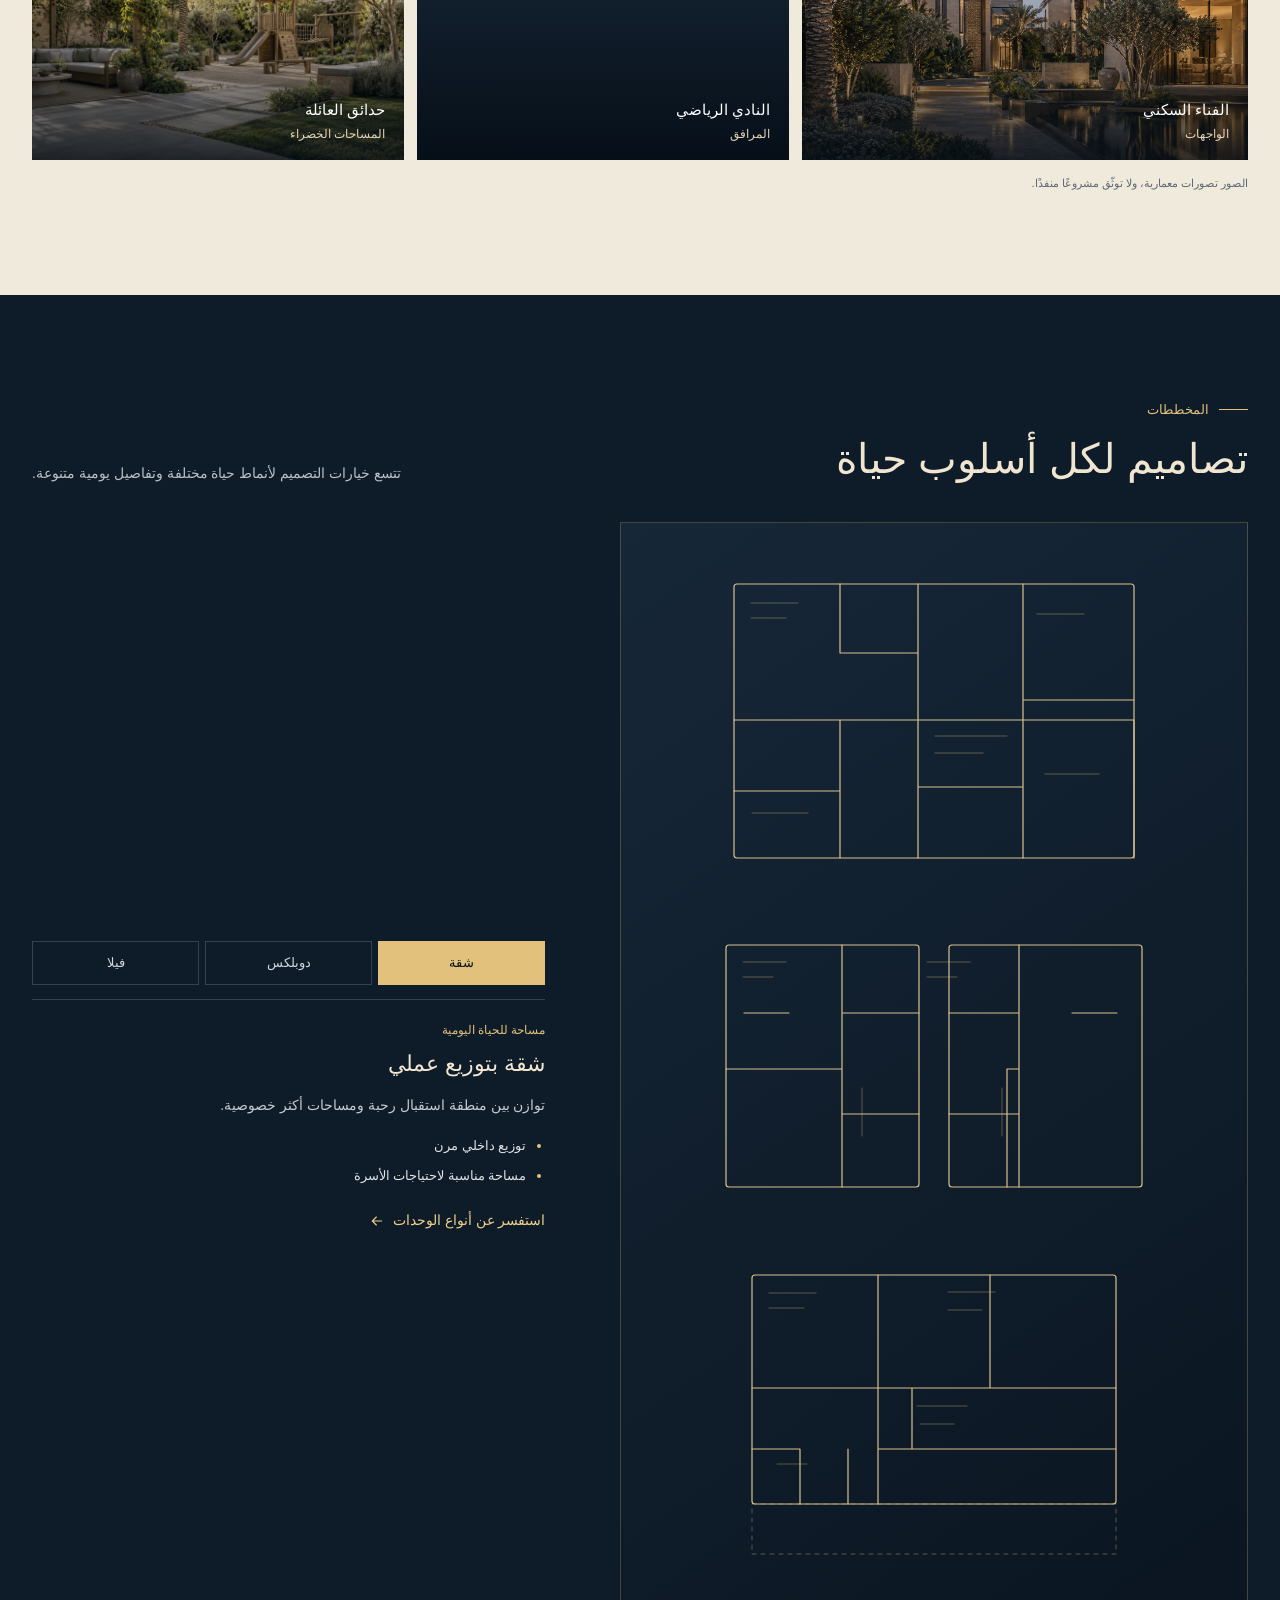
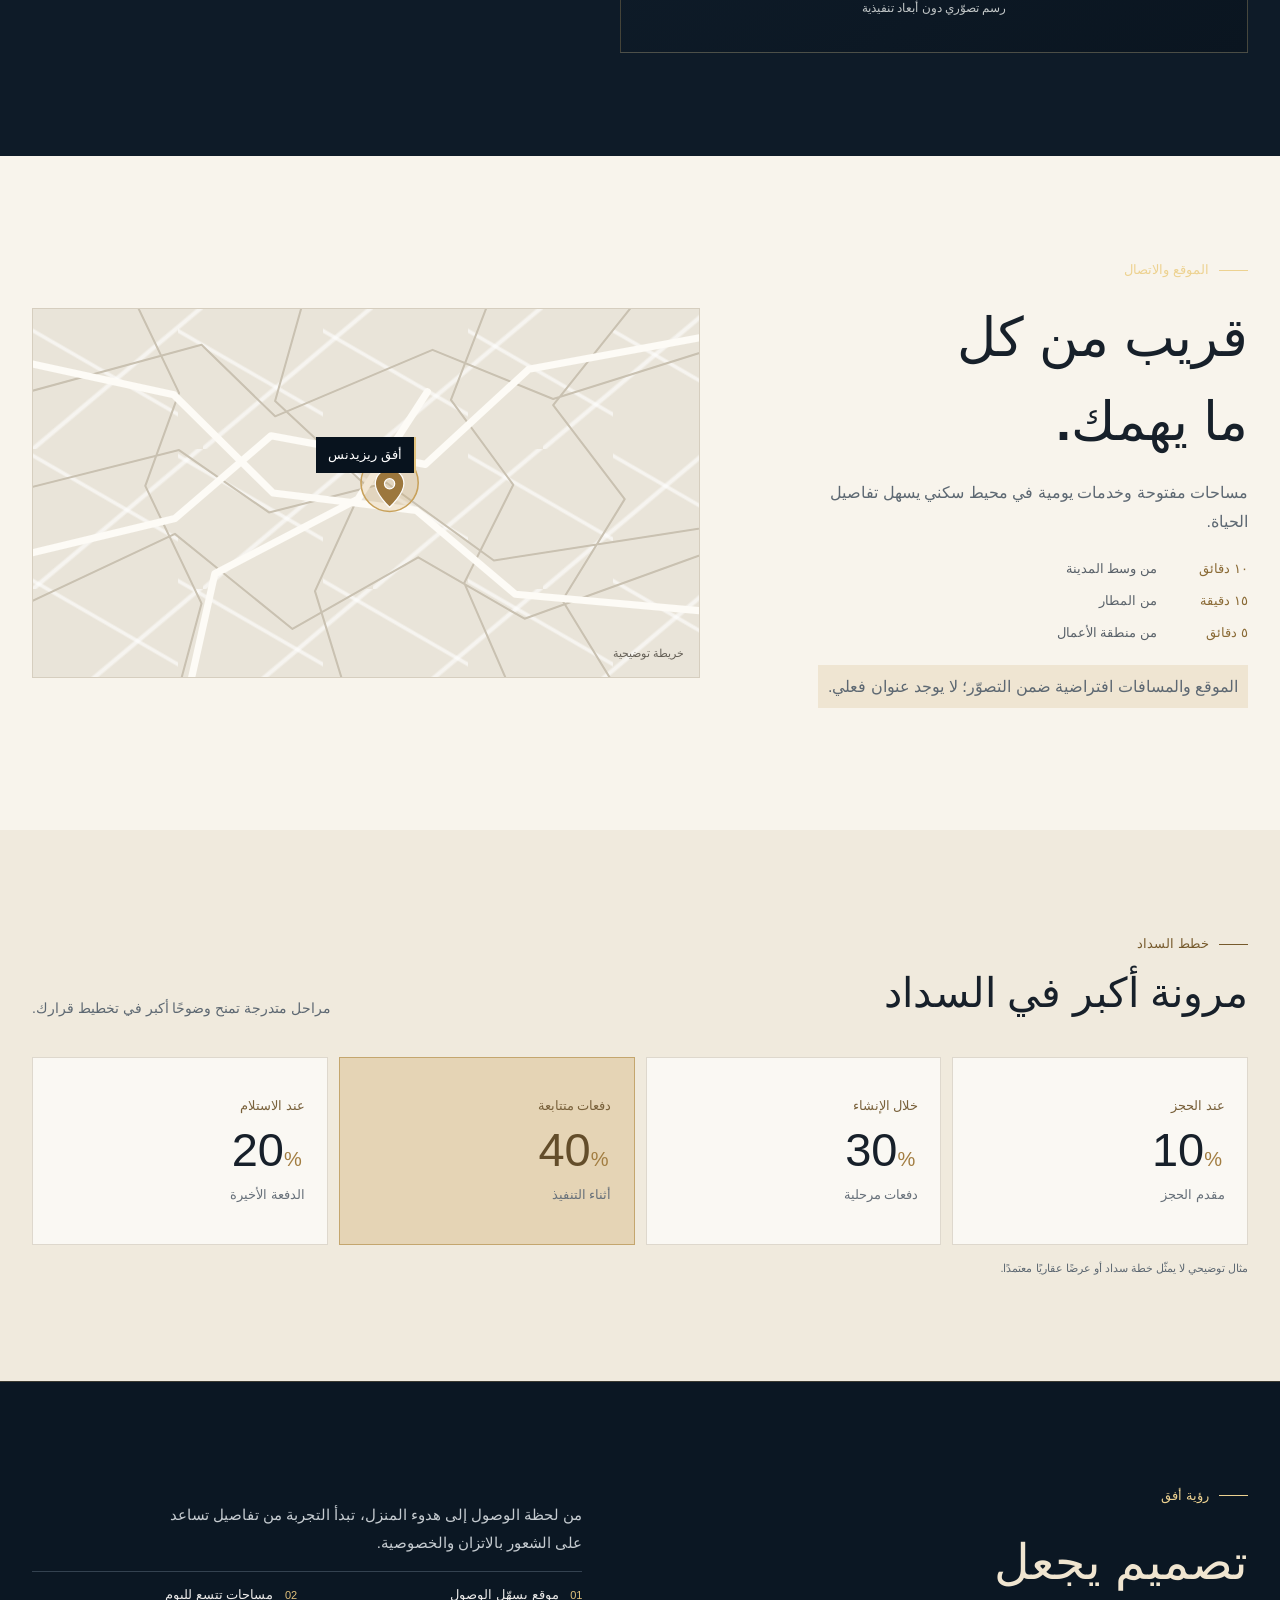
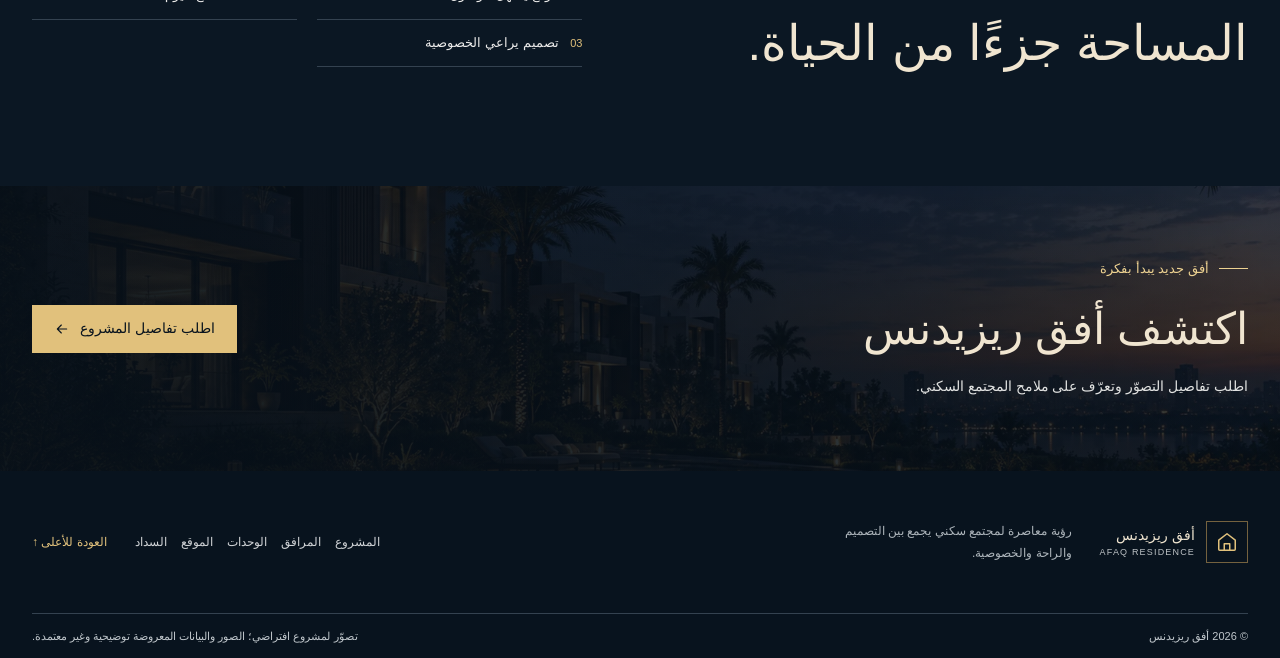
==== commit f1e23ef1: "Restore original concept page themes" ====
--- a/2/index.html
+++ b/2/index.html
@@ -3,55 +3,235 @@
 <head>
   <meta charset="utf-8">
   <meta name="viewport" content="width=device-width, initial-scale=1">
-  <meta name="theme-color" content="#f7f5f0">
-  <meta name="robots" content="index,follow,max-image-preview:large">
-  <meta name="description" content="خدمات Sky Wave الرقمية للتسويق العقاري: مواقع للمشروعات، محتوى واضح، حملات إعلانية، وتحسين الظهور على محركات البحث.">
-  <link rel="canonical" href="https://realestate.skywaveads.com/">
+  <meta name="theme-color" content="#08131e">
+  <meta name="description" content="اكتشف أفق ريزيدنس، تصورًا لمجتمع سكني معاصر يجمع العمارة الهادئة والمساحات المفتوحة وتفاصيل الحياة اليومية.">
   <meta property="og:type" content="website">
   <meta property="og:locale" content="ar_EG">
-  <meta property="og:url" content="https://realestate.skywaveads.com/">
-  <meta property="og:title" content="التسويق الرقمي للمشروعات العقارية | Sky Wave">
-  <meta property="og:description" content="نرتب حضور مشروعك العقاري من الموقع والمحتوى إلى الحملات الرقمية، وفق بيانات المشروع المعتمدة.">
-  <meta property="og:image" content="https://realestate.skywaveads.com/assets/social-card.png">
-  <meta property="og:image:alt" content="بطاقة تعريف توضيحية لخدمات Sky Wave الرقمية للمشروعات العقارية، دون تصوير مشروع حقيقي">
+  <meta property="og:title" content="أفق ريزيدنس | أفق جديد لحياة استثنائية">
+  <meta property="og:description" content="تصور معماري لمجتمع سكني معاصر، بتفاصيل تجمع الخصوصية والراحة والمساحات المفتوحة.">
+  <meta property="og:image" content="assets/afaq-residence-hero.webp">
+  <meta property="og:image:alt" content="تصور معماري لمساكن عصرية وحدائق ومسبح عند الغروب">
   <meta name="twitter:card" content="summary_large_image">
-  <meta name="twitter:title" content="التسويق الرقمي للمشروعات العقارية | Sky Wave">
-  <meta name="twitter:description" content="مواقع للمشروعات العقارية ومحتوى وإعلانات وSEO وفق البيانات المعتمدة.">
-  <meta name="twitter:image" content="https://realestate.skywaveads.com/assets/social-card.png">
-  <title>التسويق الرقمي للمشروعات العقارية | Sky Wave</title>
-  <link rel="icon" href="data:image/svg+xml,%3Csvg xmlns='http://www.w3.org/2000/svg' viewBox='0 0 48 48'%3E%3Cpath d='M7 39h34M12 39V17l12-9 12 9v22m-20 0V25h16v14' fill='none' stroke='%237b5b2f' stroke-width='3' stroke-linecap='round' stroke-linejoin='round'/%3E%3C/svg%3E">
+  <meta name="twitter:image" content="assets/afaq-residence-hero.webp">
+  <title>أفق ريزيدنس | مجتمع سكني بتصميم معاصر</title>
+  <link rel="icon" href="data:image/svg+xml,%3Csvg xmlns='http://www.w3.org/2000/svg' viewBox='0 0 48 48'%3E%3Cpath d='M7 39h34M12 39V17l12-9 12 9v22m-20 0V25h16v14m-8-31V3' fill='none' stroke='%23c8a15a' stroke-width='2' stroke-linecap='round' stroke-linejoin='round'/%3E%3C/svg%3E">
   <link rel="preload" as="image" href="assets/afaq-residence-hero.webp" fetchpriority="high">
   <link rel="stylesheet" href="styles.css">
   <script src="app.js" defer></script>
-  <script type="application/ld+json">
-    {"@context":"https://schema.org","@graph":[{"@type":"Organization","@id":"https://www.skywaveads.com/#organization","name":"Sky Wave","url":"https://www.skywaveads.com/","telephone":"+201067894321","email":"admin@skywaveads.com","address":{"@type":"PostalAddress","streetAddress":"شارع الإمارات","addressLocality":"مدينة دمياط الجديدة","addressCountry":"EG"}},{"@type":"Service","name":"التسويق الرقمي للمشروعات العقارية","serviceType":"تصميم مواقع ومحتوى وإعلانات رقمية وSEO","provider":{"@id":"https://www.skywaveads.com/#organization"},"url":"https://realestate.skywaveads.com/"},{"@type":"FAQPage","mainEntity":[{"@type":"Question","name":"هل تعرضون وحدات أو أسعارًا مباشرة؟","acceptedAnswer":{"@type":"Answer","text":"يعتمد ذلك على البيانات التي يزودنا بها فريق المشروع ويعتمد نشرها. لا نضع أسعارًا أو توافرًا أو خطط سداد من دون مصدر معتمد."}},{"@type":"Question","name":"هل يمكن تنفيذ موقع فقط؟","acceptedAnswer":{"@type":"Answer","text":"نعم. يمكن مناقشة موقع المشروع وحده أو إضافة خدمات المحتوى والإعلانات وSEO بحسب الحاجة."}},{"@type":"Question","name":"كيف تبدأ المناقشة؟","acceptedAnswer":{"@type":"Answer","text":"أرسل ملخصًا عن المشروع والهدف والمواد الموجودة في رسالة واتساب إلى Sky Wave، ثم يناقش الفريق نطاق العمل المناسب."}}]}]}
-  </script>
 </head>
 <body>
   <a class="skip-link" href="#main">انتقل إلى المحتوى</a>
+
+  <svg class="icon-defs" aria-hidden="true" xmlns="http://www.w3.org/2000/svg">
+    <symbol id="i-house" viewBox="0 0 24 24"><path d="m3 10 9-7 9 7v10a1 1 0 0 1-1 1H4a1 1 0 0 1-1-1V10Z"/><path d="M9 21v-7h6v7"/></symbol>
+    <symbol id="i-pool" viewBox="0 0 24 24"><path d="M3 17c2.2 0 2.2-2 4.4-2s2.2 2 4.4 2 2.2-2 4.4-2 2.2 2 4.4 2M3 21c2.2 0 2.2-2 4.4-2s2.2 2 4.4 2 2.2-2 4.4-2 2.2 2 4.4 2M7 12V5h8v7m-8-3h8m0-4 2-2"/></symbol>
+    <symbol id="i-tree" viewBox="0 0 24 24"><path d="M12 21v-8m-5 8h10M12 3 6 12h12L12 3Zm0 5-8 7h16l-8-7Z"/></symbol>
+    <symbol id="i-shield" viewBox="0 0 24 24"><path d="M12 3 20 6v5c0 5.2-3.4 8.5-8 10-4.6-1.5-8-4.8-8-10V6l8-3Z"/><path d="m8.5 12 2.2 2.2 4.8-5"/></symbol>
+    <symbol id="i-gym" viewBox="0 0 24 24"><path d="M6 8v8m12-8v8M3 10v4m18-4v4M6 12h12"/></symbol>
+    <symbol id="i-shop" viewBox="0 0 24 24"><path d="M4 10v10h16V10M3 4h18l-1 6H4L3 4Zm5 16v-6h8v6"/></symbol>
+    <symbol id="i-arrow" viewBox="0 0 24 24"><path d="M5 12h14m-6-6 6 6-6 6"/></symbol>
+    <symbol id="i-menu" viewBox="0 0 24 24"><path d="M4 7h16M4 12h16M4 17h16"/></symbol>
+    <symbol id="i-close" viewBox="0 0 24 24"><path d="m6 6 12 12M18 6 6 18"/></symbol>
+    <symbol id="i-window" viewBox="0 0 24 24"><path d="M4 20V5h16v15M4 10h16M9 5v15m6-15v15M2 20h20"/></symbol>
+    <symbol id="i-walk" viewBox="0 0 24 24"><path d="M13 5a2 2 0 1 0 0-4 2 2 0 0 0 0 4ZM10 21l2-6-3-3 2-5 4 2 2 4 3 2M7 21l3-6m4-8 3-2 3 2"/></symbol>
+  </svg>
+
   <header class="site-header" id="top">
     <div class="container header-inner">
-      <a class="brand" href="#top" aria-label="Sky Wave، الرئيسية"><span class="brand-mark" aria-hidden="true">S</span><span><strong>Sky Wave</strong><small>التسويق الرقمي للعقارات</small></span></a>
-      <nav class="desktop-nav" aria-label="التنقل الرئيسي"><a href="#solutions">الخدمات</a><a href="#approach">طريقة العمل</a><a href="#visuals">عرض المشروع</a><a href="#faq">أسئلة شائعة</a></nav>
-      <a class="header-cta" href="https://wa.me/201067894321?text=%D9%85%D8%B1%D8%AD%D8%A8%D9%8B%D8%A7%D8%8C%20%D8%A3%D9%88%D8%AF%20%D9%85%D9%86%D8%A7%D9%82%D8%B4%D8%A9%20%D8%A7%D9%84%D8%AA%D8%B3%D9%88%D9%8A%D9%82%20%D8%A7%D9%84%D8%B1%D9%82%D9%85%D9%8A%20%D9%84%D9%85%D8%B4%D8%B1%D9%88%D8%B9%20%D8%B9%D9%82%D8%A7%D8%B1%D9%8A%20%D9%85%D8%B9%20Sky%20Wave." target="_blank" rel="noopener noreferrer">ناقش مشروعك <span aria-hidden="true">↗</span></a>
-      <button class="menu-toggle" type="button" aria-label="فتح قائمة التنقل" aria-expanded="false" aria-controls="mobile-nav"><span aria-hidden="true">☰</span></button>
+      <a class="brand" href="#top" aria-label="أفق ريزيدنس، إلى أعلى الصفحة">
+        <span class="brand-mark"><svg aria-hidden="true"><use href="#i-house"/></svg></span>
+        <span class="brand-name"><strong>أفق ريزيدنس</strong><small lang="en" dir="ltr">AFAQ RESIDENCE</small></span>
+      </a>
+      <nav class="desktop-nav" aria-label="التنقل الرئيسي">
+        <a href="#project">المشروع</a><a href="#amenities">المرافق</a><a href="#gallery">المعرض</a><a href="#plans">الوحدات</a><a href="#location">الموقع</a><a href="#payment">السداد</a>
+      </nav>
+      <a class="button button-gold header-cta" href="#inquiry">اطلب تفاصيل المشروع <svg aria-hidden="true"><use href="#i-arrow"/></svg></a>
+      <button class="menu-toggle" type="button" aria-label="فتح قائمة التنقل" aria-expanded="false" aria-controls="mobile-nav">
+        <svg class="menu-icon" aria-hidden="true"><use href="#i-menu"/></svg><svg class="close-icon" aria-hidden="true"><use href="#i-close"/></svg>
+      </button>
     </div>
-    <nav class="mobile-nav" id="mobile-nav" aria-label="التنقل على الهاتف" hidden><a href="#solutions">الخدمات</a><a href="#approach">طريقة العمل</a><a href="#visuals">عرض المشروع</a><a href="#faq">أسئلة شائعة</a><a class="mobile-cta" href="https://wa.me/201067894321?text=%D9%85%D8%B1%D8%AD%D8%A8%D9%8B%D8%A7%D8%8C%20%D8%A3%D9%88%D8%AF%20%D9%85%D9%86%D8%A7%D9%82%D8%B4%D8%A9%20%D8%A7%D9%84%D8%AA%D8%B3%D9%88%D9%8A%D9%82%20%D8%A7%D9%84%D8%B1%D9%82%D9%85%D9%8A%20%D9%84%D9%85%D8%B4%D8%B1%D9%88%D8%B9%20%D8%B9%D9%82%D8%A7%D8%B1%D9%8A%20%D9%85%D8%B9%20Sky%20Wave." target="_blank" rel="noopener noreferrer">ناقش مشروعك</a></nav>
+    <nav class="mobile-nav" id="mobile-nav" aria-label="التنقل على الهاتف" hidden>
+      <a href="#project">المشروع</a><a href="#amenities">المرافق</a><a href="#gallery">المعرض</a><a href="#plans">الوحدات</a><a href="#location">الموقع</a><a href="#payment">السداد</a><a class="button button-gold" href="#inquiry">اطلب تفاصيل المشروع</a>
+    </nav>
   </header>
+
   <main id="main">
-    <section class="hero section-space" aria-labelledby="hero-title">
-      <div class="container hero-grid">
-        <div class="hero-copy"><p class="eyebrow"><span></span> حضور رقمي للمشروعات العقارية</p><h1 id="hero-title">اعرض مشروعك بوضوح، <em>من أول نظرة.</em></h1><p class="hero-lead">موقع يشرح المشروع، محتوى منظم، وحملات رقمية تقود المهتم إلى معلومات التواصل. نبني العرض على تفاصيل ومخططات يعتمدها فريقك.</p><div class="hero-actions"><a class="button button-primary" href="https://wa.me/201067894321?text=%D9%85%D8%B1%D8%AD%D8%A8%D9%8B%D8%A7%D8%8C%20%D8%A3%D9%88%D8%AF%20%D9%85%D9%86%D8%A7%D9%82%D8%B4%D8%A9%20%D8%A7%D9%84%D8%AA%D8%B3%D9%88%D9%8A%D9%82%20%D8%A7%D9%84%D8%B1%D9%82%D9%85%D9%8A%20%D9%84%D9%85%D8%B4%D8%B1%D9%88%D8%B9%20%D8%B9%D9%82%D8%A7%D8%B1%D9%8A%20%D9%85%D8%B9%20Sky%20Wave." target="_blank" rel="noopener noreferrer">ابدأ مناقشة مشروعك <span aria-hidden="true">←</span></a><a class="text-link" href="#approach">تعرّف على طريقة العمل</a></div><p class="cta-note">سيُفتح واتساب بمسودة رسالة؛ لن تُرسل تلقائيًا.</p><ul class="service-tags" aria-label="خدمات Sky Wave للمشروعات العقارية"><li>مواقع المشروعات</li><li>إعلانات رقمية</li><li>محتوى وSEO</li></ul></div>
-        <figure class="hero-visual"><img src="assets/afaq-residence-hero.webp" alt="تصور معماري توضيحي لمساكن وحدائق، لا يمثل مشروعًا عقاريًا حقيقيًا" fetchpriority="high"><figcaption><span>صورة توضيحية</span><strong>تفاصيل المشروع المعتمدة هي الأساس</strong></figcaption><div class="visual-note"><span class="note-icon" aria-hidden="true">↗</span><span><small>عرض واضح</small><strong>الموقع · المحتوى · التواصل</strong></span></div></figure>
-      </div>
-    </section>
-    <section class="trust-strip"><div class="container trust-inner"><p>رسالة المشروع تبدأ من بياناته الصحيحة</p><div><span>تفاصيل موثقة</span><i></i><span>عرض منظم</span><i></i><span>خطوة تواصل واضحة</span></div></div></section>
-    <section class="section-space" id="solutions" aria-labelledby="solutions-title"><div class="container"><div class="section-heading"><div><p class="eyebrow">خدمات المشروع</p><h2 id="solutions-title">كل قناة تؤدي دورًا واضحًا.</h2></div><p>نحدد نطاق التنفيذ بعد فهم نوع المشروع والجمهور والمواد المتاحة، من دون إضافة أسعار أو مواصفات غير معتمدة.</p></div><div class="solution-grid"><article class="solution-card"><span class="card-index">01</span><h3>موقع للمشروع</h3><p>صفحات تعرض الموقع والوحدات والمخططات والمرافق كما يقرّها فريق المشروع.</p><span class="card-foot">تصميم وبرمجة مواقع</span></article><article class="solution-card"><span class="card-index">02</span><h3>محتوى بصري وتحريري</h3><p>تنظيم الصور والمعلومات والرسائل لتسهيل فهم العرض العقاري عبر القنوات الرقمية.</p><span class="card-foot">محتوى وسوشيال ميديا</span></article><article class="solution-card"><span class="card-index">03</span><h3>حملات رقمية</h3><p>إعداد الإعلانات والصفحات المرتبطة بها وفق الجمهور والهدف والميزانية المعتمدة.</p><span class="card-foot">إعلانات ممولة وSEO</span></article></div></div></section>
-    <section class="approach-section section-space" id="approach" aria-labelledby="approach-title"><div class="container approach-grid"><div><p class="eyebrow eyebrow-light"><span></span> من البيانات إلى الإطلاق</p><h2 id="approach-title">نعرض ما اعتمده فريق المشروع، ونبني عليه.</h2><p class="approach-lead">الموقع العقاري يحتاج معلومات دقيقة وصورًا مرخّصة ومسار استفسار مفهومًا. نراجع المتاح معك قبل كتابة المحتوى أو نشر أي تفصيل تجاري.</p><a class="button button-light" href="https://wa.me/201067894321?text=%D9%85%D8%B1%D8%AD%D8%A8%D9%8B%D8%A7%D8%8C%20%D8%A3%D9%88%D8%AF%20%D9%85%D9%86%D8%A7%D9%82%D8%B4%D8%A9%20%D8%A7%D9%84%D8%AA%D8%B3%D9%88%D9%8A%D9%82%20%D8%A7%D9%84%D8%B1%D9%82%D9%85%D9%8A%20%D9%84%D9%85%D8%B4%D8%B1%D9%88%D8%B9%20%D8%B9%D9%82%D8%A7%D8%B1%D9%8A%20%D9%85%D8%B9%20Sky%20Wave." target="_blank" rel="noopener noreferrer">ناقش احتياج مشروعك <span aria-hidden="true">←</span></a></div><ol class="steps-list"><li><span>01</span><div><strong>نجمع المعتمد</strong><p>هوية المشروع، الموقع، المواصفات، الصور، وبيانات التواصل.</p></div></li><li><span>02</span><div><strong>نرتب التجربة</strong><p>هيكل الموقع والرسائل والصفحات التي يحتاجها الجمهور.</p></div></li><li><span>03</span><div><strong>ننشر بعد المراجعة</strong><p>نراجع المحتوى والروابط وتجربة الهاتف قبل الإطلاق.</p></div></li></ol></div></section>
-    <section class="work-section section-space" id="visuals" aria-labelledby="visuals-title"><div class="container work-card"><div class="work-mark" aria-hidden="true">SW</div><div><p class="eyebrow">مثال بصري توضيحي</p><h2 id="visuals-title">التصور المعماري ليس إثباتًا لمشروع منفذ</h2><p>الصورة في أعلى الصفحة مادة تصورية من ملف العمل، ولا توثّق مشروعًا قائمًا أو وحدات معروضة للبيع. في المشروع الفعلي نستخدم موادًا معتمدة ووصفًا يراجعه العميل.</p><a class="text-link" href="https://www.skywaveads.com/portfolio/">استكشف معرض أعمال Sky Wave <span aria-hidden="true">↗</span></a></div><a class="work-source" href="https://wa.me/201067894321?text=%D9%85%D8%B1%D8%AD%D8%A8%D9%8B%D8%A7%D8%8C%20%D8%A3%D9%88%D8%AF%20%D9%85%D9%86%D8%A7%D9%82%D8%B4%D8%A9%20%D8%A7%D9%84%D8%AA%D8%B3%D9%88%D9%8A%D9%82%20%D8%A7%D9%84%D8%B1%D9%82%D9%85%D9%8A%20%D9%84%D9%85%D8%B4%D8%B1%D9%88%D8%B9%20%D8%B9%D9%82%D8%A7%D8%B1%D9%8A%20%D9%85%D8%B9%20Sky%20Wave." target="_blank" rel="noopener noreferrer">للمشروعات الفعلية<br><strong>ناقش نطاق التنفيذ</strong> <span aria-hidden="true">↗</span></a></div></section>
-    <section class="faq-section section-space" id="faq" aria-labelledby="faq-title"><div class="container faq-grid"><div><p class="eyebrow">قبل بدء التعاون</p><h2 id="faq-title">أسئلة شائعة</h2><p>نحدد التفاصيل التجارية والفنية مع فريق المشروع قبل إعداد الصفحة.</p></div><div class="faq-list"><details><summary>هل تعرضون وحدات أو أسعارًا مباشرة؟</summary><p>يعتمد ذلك على البيانات التي يزودنا بها فريق المشروع ويعتمد نشرها. لا نضع أسعارًا أو توافرًا أو خطط سداد من دون مصدر معتمد.</p></details><details><summary>هل يمكن تنفيذ موقع فقط؟</summary><p>نعم. يمكن مناقشة موقع المشروع وحده أو إضافة خدمات المحتوى والإعلانات وSEO بحسب الحاجة.</p></details><details><summary>كيف تبدأ المناقشة؟</summary><p>أرسل ملخصًا عن المشروع والهدف والمواد الموجودة في رسالة واتساب إلى Sky Wave، ثم يناقش الفريق نطاق العمل المناسب.</p></details></div></div></section>
-    <section class="final-cta"><div class="container final-cta-inner"><div><p class="eyebrow eyebrow-light"><span></span> الخطوة الأولى</p><h2>رتّب حضور مشروعك العقاري.</h2><p>ابدأ بملخص المشروع وما تريد عرضه على جمهورك.</p></div><a class="button button-light" href="https://wa.me/201067894321?text=%D9%85%D8%B1%D8%AD%D8%A8%D9%8B%D8%A7%D8%8C%20%D8%A3%D9%88%D8%AF%20%D9%85%D9%86%D8%A7%D9%82%D8%B4%D8%A9%20%D8%A7%D9%84%D8%AA%D8%B3%D9%88%D9%8A%D9%82%20%D8%A7%D9%84%D8%B1%D9%82%D9%85%D9%8A%20%D9%84%D9%85%D8%B4%D8%B1%D9%88%D8%B9%20%D8%B9%D9%82%D8%A7%D8%B1%D9%8A%20%D9%85%D8%B9%20Sky%20Wave." target="_blank" rel="noopener noreferrer">تواصل مع Sky Wave <span aria-hidden="true">↗</span></a></div></section>
+    <section class="hero" aria-labelledby="hero-title">
+      <img class="hero-image" src="assets/afaq-residence-hero.webp" alt="تصور معماري لمساكن عصرية وحدائق ومسبح عند الغروب" width="1672" height="941" fetchpriority="high">
+      <div class="hero-shade" aria-hidden="true"></div>
+      <div class="container hero-layout">
+        <div class="hero-copy">
+          <p class="eyebrow"><span></span> حياة أرقى… بمستقبل أوسع</p>
+          <h1 id="hero-title">أفق جديد<br>لحياة <em>استثنائية</em></h1>
+          <p class="hero-description">مجتمع سكني متكامل في تصوّر يجمع التصميم المعاصر، الخصوصية، والمساحات المفتوحة؛ ليمنح تفاصيل يومك مساحة أكبر.</p>
+          <div class="hero-actions">
+            <a class="button button-gold" href="#project">اكتشف المشروع <svg aria-hidden="true"><use href="#i-arrow"/></svg></a>
+            <a class="button button-outline" href="#gallery">استكشف الصور</a>
+          </div>
+          <p class="hero-caption">تصوّر معماري لمشروع سكني افتراضي.</p>
+        </div>
+
+        <aside class="inquiry-card" id="inquiry" aria-labelledby="inquiry-title">
+          <p class="form-kicker">خطوتك الأولى</p>
+          <h2 id="inquiry-title">اطلب تفاصيل المشروع</h2>
+          <p class="form-intro">املأ الحقول لمعاينة خطوات الاستفسار. لن تُرسل البيانات أو تُحفظ.</p>
+          <form class="inquiry-form" data-inquiry-form>
+            <label for="res-name">الاسم الكامل</label>
+            <input id="res-name" name="name" autocomplete="name" minlength="2" maxlength="80" required placeholder="اكتب اسمك">
+            <div class="form-row">
+              <div><label for="res-phone">رقم الهاتف</label><input id="res-phone" name="phone" type="tel" inputmode="tel" dir="ltr" autocomplete="tel" pattern="(?:\+?20|0)?1[0125][0-9]{8}" required title="أدخل رقم هاتف مصريًا صحيحًا" placeholder="01X XXX XXXX"></div>
+              <div><label for="res-email">البريد الإلكتروني <span class="optional">اختياري</span></label><input id="res-email" name="email" type="email" autocomplete="email" dir="ltr" placeholder="name@example.com"></div>
+            </div>
+            <label for="res-unit">نوع الوحدة</label>
+            <select id="res-unit" name="unit" required>
+              <option value="" selected disabled>اختر نوع الوحدة</option><option value="apartment">شقة</option><option value="duplex">دوبلكس</option><option value="villa">فيلا</option><option value="undecided">أرغب في معرفة الخيارات</option>
+            </select>
+            <label for="res-budget">الميزانية التقريبية <span class="optional">اختياري</span></label>
+            <input id="res-budget" name="budget" type="text" inputmode="decimal" dir="rtl" autocomplete="off" maxlength="40" placeholder="اكتب نطاقًا تقريبيًا أو اتركه فارغًا">
+            <button class="button button-gold form-submit" type="button" data-inquiry-preview>معاينة الاستفسار <svg aria-hidden="true"><use href="#i-arrow"/></svg></button>
+            <p class="form-status" data-form-status role="status" aria-live="polite" hidden></p>
+          </form>
+        </aside>
+      </div>
+      <div class="container hero-meta"><span>تصميم معاصر <i></i> حياة يومية أهدأ</span><a href="#facts">اكتشف ملامح المشروع <span aria-hidden="true">↓</span></a></div>
+    </section>
+
+    <section class="fact-strip" id="facts" aria-label="ملامح المشروع التصورية">
+      <div class="container fact-grid">
+        <div class="fact-item"><strong>500<sup>+</sup></strong><span>وحدة سكنية</span></div>
+        <div class="fact-item"><strong>85<sup>%</sup></strong><span>مساحات مفتوحة وخضراء</span></div>
+        <div class="fact-item"><strong>7</strong><span>مرافق رئيسية</span></div>
+        <div class="fact-item"><strong>2027</strong><span>موعد تسليم تصوري</span></div>
+        <p class="fact-disclaimer">أرقام توضيحية ضمن التصور المعماري.</p>
+      </div>
+    </section>
+
+    <section class="section project-section" id="project" aria-labelledby="project-title">
+      <div class="container project-grid">
+        <div class="project-copy">
+          <p class="eyebrow"><span></span> عن المشروع</p>
+          <h2 id="project-title">مجتمع سكني<br>بمعايير معاصرة</h2>
+          <p>يرتكز تصميم أفق ريزيدنس على توازن الخصوصية والمساحات الخضراء وسهولة تفاصيل الحياة اليومية؛ لتبقى الراحة في قلب كل مساحة.</p>
+          <a class="text-link" href="#amenities">تعرّف على ملامح الحياة <svg aria-hidden="true"><use href="#i-arrow"/></svg></a>
+          <ul class="project-values" aria-label="قيم المشروع">
+            <li><svg aria-hidden="true"><use href="#i-window"/></svg><span>تصميم معماري<br>عصري</span></li>
+            <li><svg aria-hidden="true"><use href="#i-shield"/></svg><span>خصوصية<br>وأمان</span></li>
+            <li><svg aria-hidden="true"><use href="#i-tree"/></svg><span>إطلالات<br>ومساحات خضراء</span></li>
+          </ul>
+        </div>
+        <figure class="project-photo">
+          <img src="assets/residence-interior.webp" alt="تصور داخلي لغرفة معيشة بإضاءة دافئة وإطلالة على المساحات الخضراء" width="1536" height="1024" loading="lazy" decoding="async">
+          <figcaption><span>مساحة للمعيشة</span><small>تصوّر داخلي للمشروع</small></figcaption>
+        </figure>
+      </div>
+    </section>
+
+    <section class="section amenities" id="amenities" aria-labelledby="amenities-title">
+      <div class="container">
+        <div class="section-heading"><div><p class="eyebrow"><span></span> تفاصيل تصنع الفرق</p><h2 id="amenities-title">مساحات لكل إيقاع حياة</h2></div><p>من لحظات الاسترخاء إلى أماكن تجمع العائلة، تتكامل المساحات لتواكب تفاصيل يوم متوازن.</p></div>
+        <div class="amenity-feature-grid">
+          <article class="amenity-photo amenity-photo-pool"><img src="assets/residence-pool.webp" alt="تصور لحديقة ومسبح ومساحة استرخاء" width="1536" height="1024" loading="lazy" decoding="async"><div><span>لحظات هدوء</span><h3>المسبح والحدائق</h3></div></article>
+          <article class="amenity-photo amenity-photo-home"><img src="assets/residence-courtyard.webp" alt="تصور لفناء سكني معاصر وممرات وحدائق مضاءة مساءً" width="1536" height="1024" loading="lazy" decoding="async"><div><span>حياة في الهواء الطلق</span><h3>مساحات مفتوحة</h3></div></article>
+          <article class="amenity-photo amenity-photo-garden"><img src="assets/residence-garden.webp" alt="تصور لحديقة عائلية مظللة ومنطقة لعب بين المساكن" width="1536" height="1024" loading="lazy" decoding="async"><div><span>مساحة تجمع العائلة</span><h3>الحدائق ومناطق الأطفال</h3></div></article>
+        </div>
+        <ul class="amenity-list">
+          <li><svg aria-hidden="true"><use href="#i-gym"/></svg><span>مساحة للنشاط والحركة</span></li>
+          <li><svg aria-hidden="true"><use href="#i-tree"/></svg><span>ممرات للمشي واللقاء</span></li>
+          <li><svg aria-hidden="true"><use href="#i-shop"/></svg><span>خدمات يومية قريبة</span></li>
+          <li><svg aria-hidden="true"><use href="#i-shield"/></svg><span>خصوصية وراحة للعائلة</span></li>
+        </ul>
+        <p class="section-disclaimer">المرافق المقترحة جزء من التصوّر المعماري، وليست مرافق قائمة أو معتمدة.</p>
+      </div>
+    </section>
+
+    <section class="section gallery-section" id="gallery" aria-labelledby="gallery-title">
+      <div class="container">
+        <div class="section-heading"><div><p class="eyebrow"><span></span> جولة بصرية</p><h2 id="gallery-title">ملامح من أفق ريزيدنس</h2></div><p>جولة بين الواجهات والمساحات الداخلية والمرافق المقترحة.</p></div>
+        <div class="gallery-toolbar" role="group" aria-label="تصفية الصور">
+          <button class="filter-button is-active" type="button" data-gallery-filter="all" aria-pressed="true">الكل</button><button class="filter-button" type="button" data-gallery-filter="exterior" aria-pressed="false">الواجهات</button><button class="filter-button" type="button" data-gallery-filter="interior" aria-pressed="false">الوحدات</button><button class="filter-button" type="button" data-gallery-filter="amenities" aria-pressed="false">المرافق</button>
+        </div>
+        <div class="gallery-grid" id="gallery-grid">
+          <button class="gallery-card gallery-card-large" type="button" data-gallery-item="exterior" data-gallery-open data-src="assets/afaq-residence-hero.webp" data-alt="تصور معماري للواجهات والمسبح عند الغروب"><img src="assets/afaq-residence-hero.webp" alt="" width="1672" height="941" loading="lazy" decoding="async"><span>المشهد العام <small>الواجهات</small></span><i aria-hidden="true">↗</i></button>
+          <button class="gallery-card" type="button" data-gallery-item="amenities" data-gallery-open data-src="assets/residence-pool.webp" data-alt="تصور لمساحة استرخاء ومسبح تحيط بهما النباتات"><img src="assets/residence-pool.webp" alt="" width="1536" height="1024" loading="lazy" decoding="async"><span>المساحات المفتوحة <small>المرافق</small></span><i aria-hidden="true">↗</i></button>
+          <button class="gallery-card" type="button" data-gallery-item="interior" data-gallery-open data-src="assets/residence-interior.webp" data-alt="تصور لغرفة معيشة معاصرة بإضاءة طبيعية"><img src="assets/residence-interior.webp" alt="" width="1536" height="1024" loading="lazy" decoding="async"><span>مساحة للمعيشة <small>الوحدات</small></span><i aria-hidden="true">↗</i></button>
+          <button class="gallery-card" type="button" data-gallery-item="exterior" data-gallery-open data-src="assets/residence-courtyard.webp" data-alt="تصور معماري لفناء سكني بواجهات حجرية وممرات مائية"><img src="assets/residence-courtyard.webp" alt="" width="1536" height="1024" loading="lazy" decoding="async"><span>الفناء السكني <small>الواجهات</small></span><i aria-hidden="true">↗</i></button>
+          <button class="gallery-card" type="button" data-gallery-item="amenities" data-gallery-open data-src="assets/residence-fitness.webp" data-alt="تصور لنادٍ رياضي سكني بإطلالة على حديقة ونخيل"><img src="assets/residence-fitness.webp" alt="" width="1536" height="1024" loading="lazy" decoding="async"><span>النادي الرياضي <small>المرافق</small></span><i aria-hidden="true">↗</i></button>
+          <button class="gallery-card" type="button" data-gallery-item="amenities" data-gallery-open data-src="assets/residence-garden.webp" data-alt="تصور لحديقة عائلية فيها منطقة لعب ومقاعد مظللة"><img src="assets/residence-garden.webp" alt="" width="1536" height="1024" loading="lazy" decoding="async"><span>حدائق العائلة <small>المساحات الخضراء</small></span><i aria-hidden="true">↗</i></button>
+        </div>
+        <p class="section-disclaimer">الصور تصورات معمارية، ولا توثّق مشروعًا منفذًا.</p>
+      </div>
+    </section>
+
+    <dialog class="gallery-dialog" aria-label="معاينة صورة المشروع">
+      <button class="dialog-close" type="button" aria-label="إغلاق الصورة"><svg aria-hidden="true"><use href="#i-close"/></svg></button>
+      <button class="dialog-nav dialog-prev" type="button" aria-label="الصورة السابقة">›</button>
+      <img src="" alt="">
+      <button class="dialog-nav dialog-next" type="button" aria-label="الصورة التالية">‹</button>
+      <p class="dialog-caption"></p>
+    </dialog>
+
+    <section class="section plans-section" id="plans" aria-labelledby="plans-title">
+      <div class="container">
+        <div class="section-heading"><div><p class="eyebrow"><span></span> المخططات</p><h2 id="plans-title">تصاميم لكل أسلوب حياة</h2></div><p>تتسع خيارات التصميم لأنماط حياة مختلفة وتفاصيل يومية متنوعة.</p></div>
+        <div class="plan-layout">
+          <div class="plan-visual" role="group" aria-label="رسوم تخطيطية تصورية لأنواع الوحدات">
+            <svg viewBox="0 0 460 330" data-unit-plan="apartment" role="img" aria-label="رسم تخطيطي تصوري لشقة"><rect x="30" y="28" width="400" height="274" rx="3"/><path d="M214 28v274M30 164h184m105-136v116h111M214 164h216v138M319 144v158M30 235h106v67M136 164v71m78-4h105M136 28v69h78"/><path d="M47 47h47m-47 15h35m149 118h72m-72 17h48m54-139h47m-39 160h54M48 257h56" class="plan-detail"/></svg>
+            <svg viewBox="0 0 460 330" data-unit-plan="duplex" role="img" aria-label="رسم تخطيطي تصوري لطابقَي دوبلكس" hidden><rect x="22" y="42" width="193" height="242" rx="3"/><rect x="245" y="42" width="193" height="242" rx="3"/><path d="M22 166h116V42m0 124v118m77-174h-77m-98 0h45m218 174V166H315V42m0 124v118m-70-174h70m98 0h-45M138 211h77M245 211h70"/><path d="M39 59h43m-43 15h30m154-15h43m-43 15h30M158 185v48m140-48v48" class="plan-detail"/></svg>
+            <svg viewBox="0 0 460 330" data-unit-plan="villa" role="img" aria-label="رسم تخطيطي تصوري لفيلا بحديقة" hidden><rect x="48" y="25" width="364" height="229" rx="3"/><path d="M48 138h126V25m0 113v116m112-229v113h126M174 138h112m-112 61h112m-78-61v61m78 0h126M48 199h48v55m48-55v55"/><path d="M65 43h47m-47 15h35m144-16h47m-47 18h34m-205 154h30m110-58h50m-47 18h34" class="plan-detail"/><path class="plan-detail" stroke-dasharray="4 5" d="M48 254h364v50H48z"/></svg>
+            <span>رسم تصوّري دون أبعاد تنفيذية</span>
+          </div>
+          <div class="plan-info">
+            <div class="unit-tabs" role="tablist" aria-label="اختيار نوع الوحدة">
+              <button type="button" role="tab" id="tab-apartment" aria-controls="panel-apartment" aria-selected="true" data-unit-tab="apartment">شقة</button><button type="button" role="tab" id="tab-duplex" aria-controls="panel-duplex" aria-selected="false" tabindex="-1" data-unit-tab="duplex">دوبلكس</button><button type="button" role="tab" id="tab-villa" aria-controls="panel-villa" aria-selected="false" tabindex="-1" data-unit-tab="villa">فيلا</button>
+            </div>
+            <div class="unit-panel" id="panel-apartment" role="tabpanel" aria-labelledby="tab-apartment" data-unit-panel="apartment"><p class="panel-kicker">مساحة للحياة اليومية</p><h3>شقة بتوزيع عملي</h3><p>توازن بين منطقة استقبال رحبة ومساحات أكثر خصوصية.</p><ul><li>توزيع داخلي مرن</li><li>مساحة مناسبة لاحتياجات الأسرة</li></ul></div>
+            <div class="unit-panel" id="panel-duplex" role="tabpanel" aria-labelledby="tab-duplex" data-unit-panel="duplex" hidden><p class="panel-kicker">مساحة بطابقين</p><h3>دوبلكس بتفاصيل أوسع</h3><p>توزيع يفصل بين أوقات الاستقبال ومساحات العائلة.</p><ul><li>توزيع على مستويين</li><li>مساحة مرنة للمعيشة</li></ul></div>
+            <div class="unit-panel" id="panel-villa" role="tabpanel" aria-labelledby="tab-villa" data-unit-panel="villa" hidden><p class="panel-kicker">خصوصية ومساحة</p><h3>فيلا بإطلالة مفتوحة</h3><p>مساحة داخلية رحبة وامتداد خارجي يمنح الأسرة خصوصية أكبر.</p><ul><li>مساحات استقبال ومعيشة</li><li>حديقة خاصة</li></ul></div>
+            <a class="text-link" href="#inquiry">استفسر عن أنواع الوحدات <svg aria-hidden="true"><use href="#i-arrow"/></svg></a>
+          </div>
+        </div>
+      </div>
+    </section>
+
+    <section class="section location-section" id="location" aria-labelledby="location-title">
+      <div class="container location-grid">
+        <div class="location-copy"><p class="eyebrow"><span></span> الموقع والاتصال</p><h2 id="location-title">قريب من كل<br>ما يهمك.</h2><p>مساحات مفتوحة وخدمات يومية في محيط سكني يسهل تفاصيل الحياة.</p><div class="location-points"><span><b>١٠ دقائق</b> من وسط المدينة</span><span><b>١٥ دقيقة</b> من المطار</span><span><b>٥ دقائق</b> من منطقة الأعمال</span></div><p class="location-note">الموقع والمسافات افتراضية ضمن التصوّر؛ لا يوجد عنوان فعلي.</p></div>
+        <div class="map-visual" role="img" aria-label="خريطة توضيحية لموقع افتراضي، لا تمثل منطقة جغرافية فعلية">
+          <svg viewBox="0 0 650 360" aria-hidden="true"><path d="M-20 85 164 35l72 70 154-65 118 48 175-55M-25 180l167-42 88 61 115-29 105 76 200-31M-15 292l153-72 115 93 123-70 104 60 185-67M93-20l49 102-33 91 55 115-30 112M267-20l-31 110 87 81-48 105 30 98M448-15l-40 104 61 83-48 96 44 101M587-5l-79 99 70 92-61 99 54 88"/><path class="map-road" d="M-20 243 138 205l94-81 151 28 101-93 200-37M150 380l27-121 140-73 68-105M-10 52l147 32 97 96 140 17 97 82 191 17"/><circle cx="348" cy="170" r="28"/><path class="map-pin" d="M348 157c-8 0-14 6-14 14 0 10 14 23 14 23s14-13 14-23c0-8-6-14-14-14Zm0 19a5 5 0 1 1 0-10 5 5 0 0 1 0 10Z"/></svg>
+          <span class="map-label">أفق ريزيدنس</span><span class="map-caption">خريطة توضيحية</span>
+        </div>
+      </div>
+    </section>
+
+    <section class="section payment-section" id="payment" aria-labelledby="payment-title">
+      <div class="container">
+        <div class="section-heading"><div><p class="eyebrow"><span></span> خطط السداد</p><h2 id="payment-title">مرونة أكبر في السداد</h2></div><p>مراحل متدرجة تمنح وضوحًا أكبر في تخطيط قرارك.</p></div>
+        <div class="payment-grid" role="group" aria-label="مثال تصوري لمراحل السداد">
+          <article><span>عند الحجز</span><strong>10<small>%</small></strong><p>مقدم الحجز</p></article><article><span>خلال الإنشاء</span><strong>30<small>%</small></strong><p>دفعات مرحلية</p></article><article class="payment-featured"><span>دفعات متتابعة</span><strong>40<small>%</small></strong><p>أثناء التنفيذ</p></article><article><span>عند الاستلام</span><strong>20<small>%</small></strong><p>الدفعة الأخيرة</p></article>
+        </div>
+        <p class="section-disclaimer">مثال توضيحي لا يمثّل خطة سداد أو عرضًا عقاريًا معتمدًا.</p>
+      </div>
+    </section>
+
+    <section class="section principles-section" aria-labelledby="principles-title">
+      <div class="container principles-wrap">
+        <div class="principles-heading"><p class="eyebrow"><span></span> رؤية أفق</p><h2 id="principles-title">تصميم يجعل<br>المساحة جزءًا من الحياة.</h2></div>
+        <div class="principles-content"><p>من لحظة الوصول إلى هدوء المنزل، تبدأ التجربة من تفاصيل تساعد على الشعور بالاتزان والخصوصية.</p><ul><li><span>01</span> موقع يسهّل الوصول</li><li><span>02</span> مساحات تتسع لليوم</li><li><span>03</span> تصميم يراعي الخصوصية</li></ul></div>
+      </div>
+    </section>
+
+    <section class="final-cta" aria-labelledby="final-title"><div class="container final-cta-inner"><div><p class="eyebrow"><span></span> أفق جديد يبدأ بفكرة</p><h2 id="final-title">اكتشف أفق ريزيدنس</h2><p>اطلب تفاصيل التصوّر وتعرّف على ملامح المجتمع السكني.</p></div><a class="button button-gold" href="#inquiry">اطلب تفاصيل المشروع <svg aria-hidden="true"><use href="#i-arrow"/></svg></a></div></section>
   </main>
-  <footer class="site-footer"><div class="container footer-inner"><a class="brand footer-brand" href="#top"><span class="brand-mark" aria-hidden="true">S</span><span><strong>Sky Wave</strong><small>Digital Growth, Software, and Scalable Performance</small></span></a><div class="footer-contact"><a href="tel:+201067894321">+20 106 789 4321</a><a href="mailto:admin@skywaveads.com">admin@skywaveads.com</a><span>شارع الإمارات، مدينة دمياط الجديدة، مصر</span></div><p>© 2026 Sky Wave</p><a class="privacy-link" href="https://www.skywaveads.com/privacy-policy" target="_blank" rel="noopener noreferrer">سياسة الخصوصية</a></div></footer>
+
+  <footer class="site-footer">
+    <div class="container footer-main">
+      <a class="brand" href="#top" aria-label="أفق ريزيدنس، إلى أعلى الصفحة"><span class="brand-mark"><svg aria-hidden="true"><use href="#i-house"/></svg></span><span class="brand-name"><strong>أفق ريزيدنس</strong><small lang="en" dir="ltr">AFAQ RESIDENCE</small></span></a>
+      <p>رؤية معاصرة لمجتمع سكني يجمع بين التصميم والراحة والخصوصية.</p>
+      <nav class="footer-nav" aria-label="روابط الصفحة"><a href="#project">المشروع</a><a href="#amenities">المرافق</a><a href="#plans">الوحدات</a><a href="#location">الموقع</a><a href="#payment">السداد</a></nav>
+      <a href="#top" class="back-top">العودة للأعلى ↑</a>
+    </div>
+    <div class="container footer-bottom"><span>© 2026 أفق ريزيدنس</span><span>تصوّر لمشروع افتراضي؛ الصور والبيانات المعروضة توضيحية وغير معتمدة.</span></div>
+  </footer>
+  <a class="floating-cta" href="#inquiry"><svg aria-hidden="true"><use href="#i-arrow"/></svg><span>اطلب تفاصيل المشروع</span></a>
 </body>
 </html>
--- a/2/styles.css
+++ b/2/styles.css
@@ -1,7 +1,366 @@
-:root{color-scheme:light;--ink:#153b39;--ink-strong:#102e2d;--muted:#687a76;--teal:#176b63;--mint:#d8eee7;--surface:#f6f7f3;--white:#fff;--line:#dce5df;--sand:#eeede5;--shadow:0 22px 60px #102e2d12;font-family:Arial,"Noto Sans Arabic",sans-serif;color:var(--ink-strong);background:var(--surface);font-synthesis:none;text-rendering:optimizeLegibility}*{box-sizing:border-box}html{scroll-behavior:smooth;scroll-padding-top:92px}body{margin:0;min-width:320px}a{color:inherit;text-decoration:none}img{display:block;max-width:100%}button{font:inherit}.container{width:min(1160px,calc(100% - 56px));margin-inline:auto}.skip-link{position:absolute;z-index:100;inset-inline-start:12px;top:-60px;padding:10px 14px;background:white;color:var(--ink)}.skip-link:focus{top:12px}.site-header{position:sticky;z-index:30;top:0;background:#f6f7f3ed;backdrop-filter:blur(16px);border-block-end:1px solid #dce5dfb8}.header-inner{height:78px;display:flex;align-items:center;justify-content:space-between;gap:26px}.brand{display:inline-flex;align-items:center;gap:11px;min-width:225px}.brand-mark{width:40px;height:40px;display:grid;place-items:center;color:#fff;background:var(--ink);border-radius:12px;font-family:Arial,sans-serif;font-size:21px;font-weight:700}.brand strong,.brand small{display:block}.brand strong{font-family:Arial,sans-serif;font-size:17px;letter-spacing:-.04em}.brand small{margin-top:2px;color:var(--muted);font-size:9px}.desktop-nav{display:flex;align-items:center;gap:25px}.desktop-nav a{color:#526561;font-size:12px;transition:color .2s}.desktop-nav a:hover,.text-link:hover{color:var(--teal)}.header-cta,.button{min-height:46px;display:inline-flex;align-items:center;justify-content:center;gap:12px;padding:0 19px;border:1px solid transparent;font-size:12px;font-weight:600}.header-cta,.button-primary{color:#fff;background:var(--teal)}.header-cta:hover,.button-primary:hover{background:var(--ink-strong)}.menu-toggle{display:none;width:44px;height:44px;border:1px solid var(--line);border-radius:10px;background:transparent;color:var(--ink);font-size:19px}.mobile-nav{display:grid;gap:4px;padding:10px 24px 20px;border-block-start:1px solid var(--line)}.mobile-nav[hidden]{display:none}.mobile-nav a{padding:11px 0;border-block-end:1px solid var(--line);font-size:13px}.mobile-nav .mobile-cta{margin-top:8px;padding:13px 16px;color:white;background:var(--teal);text-align:center;border:0}.section-space{padding-block:92px}.hero{padding-block:62px 77px;overflow:hidden}.hero-grid{display:grid;grid-template-columns:1fr .91fr;align-items:center;gap:72px}.eyebrow{display:flex;align-items:center;gap:9px;margin:0 0 18px;color:var(--teal);font-size:11px;font-weight:600}.eyebrow span{width:20px;height:1px;background:currentColor}.hero h1{max-width:670px;margin:0;color:var(--ink-strong);font-size:clamp(38px,5vw,63px);font-weight:600;line-height:1.55;letter-spacing:-.055em}.hero h1 em{color:var(--teal);font-style:normal}.hero-lead{max-width:580px;margin:19px 0 25px;color:#60726d;font-size:14px;line-height:2.1}.hero-actions{display:flex;align-items:center;gap:23px;flex-wrap:wrap}.button{min-height:51px;padding-inline:21px}.text-link{display:inline-flex;align-items:center;gap:8px;color:var(--teal);font-size:12px;font-weight:600}.service-tags{display:flex;flex-wrap:wrap;gap:9px;margin:32px 0 0;padding:0;list-style:none}.service-tags li{padding:8px 12px;color:#40645d;background:#e7efea;border:1px solid #d7e6dd;border-radius:999px;font-size:10px}.hero-visual{position:relative;margin:0;padding:0 0 40px 32px}.hero-visual>img{width:100%;height:490px;object-fit:cover;border-radius:190px 190px 18px 18px;box-shadow:var(--shadow)}.hero-visual figcaption{position:absolute;inset-inline-start:48px;inset-block-end:57px;display:grid;gap:5px;padding:13px 16px;color:white;background:#123a35df;backdrop-filter:blur(10px);border-radius:5px}.hero-visual figcaption span{color:#d1e9df;font-size:9px}.hero-visual figcaption strong{font-size:12px;font-weight:500}.visual-note{position:absolute;inset-inline-end:0;inset-block-start:47px;display:flex;align-items:center;gap:10px;padding:13px 15px;background:var(--white);border:1px solid var(--line);box-shadow:var(--shadow);border-radius:12px}.note-icon{width:32px;height:32px;display:grid;place-items:center;color:var(--teal);background:var(--mint);border-radius:50%}.visual-note small,.visual-note strong{display:block}.visual-note small{color:var(--muted);font-size:9px}.visual-note strong{margin-top:3px;font-size:10px}.trust-strip{background:#ebeee8;border-block:1px solid var(--line)}.trust-inner{min-height:87px;display:flex;align-items:center;justify-content:space-between;gap:24px}.trust-inner p{margin:0;color:var(--ink);font-size:12px;font-weight:600}.trust-inner>div{display:flex;align-items:center;gap:16px;color:#6a7a75;font-size:10px}.trust-inner i{width:4px;height:4px;background:#71a296;border-radius:50%}.section-heading{display:flex;align-items:end;justify-content:space-between;gap:40px;margin-bottom:34px}.section-heading h2,.approach-grid h2,.faq-grid h2,.work-card h2,.final-cta h2{margin:0;color:var(--ink-strong);font-size:clamp(28px,3.5vw,43px);font-weight:550;line-height:1.6;letter-spacing:-.04em}.section-heading>p{max-width:380px;margin:0;color:var(--muted);font-size:12px;line-height:1.9}.solution-grid{display:grid;grid-template-columns:repeat(3,1fr);gap:15px}.solution-card{min-height:250px;padding:24px;background:#fff;border:1px solid var(--line);border-radius:14px;box-shadow:0 10px 32px #153b3908}.card-index{color:#79a99c;font-family:Arial,sans-serif;font-size:12px}.solution-card h3{margin:36px 0 10px;font-size:17px}.solution-card p{min-height:67px;margin:0;color:var(--muted);font-size:11px;line-height:2}.card-foot{display:block;margin-top:22px;padding-top:13px;color:var(--teal);border-top:1px solid var(--line);font-size:10px;font-weight:600}.approach-section{color:white;background:var(--ink-strong)}.approach-grid{display:grid;grid-template-columns:1fr .8fr;align-items:center;gap:100px}.eyebrow-light{color:#a9d1c1}.approach-grid h2{max-width:570px;color:white}.approach-lead{max-width:520px;margin:16px 0 25px;color:#bfd0ca;font-size:12px;line-height:2.1}.button-light{color:var(--ink-strong);background:#ddede4}.button-light:hover{background:white}.steps-list{display:grid;gap:0;margin:0;padding:0;list-style:none}.steps-list li{display:grid;grid-template-columns:52px 1fr;gap:14px;padding:22px 0;border-block-end:1px solid #ffffff27}.steps-list li>span{color:#a9d1c1;font-family:Arial,sans-serif;font-size:12px}.steps-list strong{font-size:14px}.steps-list p{margin:7px 0 0;color:#bfd0ca;font-size:10px;line-height:1.8}.work-section{background:#edf0eb}.work-card{display:grid;grid-template-columns:72px 1fr auto;align-items:center;gap:25px;padding:30px;background:#fff;border:1px solid var(--line);border-radius:15px}.work-mark{width:66px;height:66px;display:grid;place-items:center;color:#fff;background:#234d47;border-radius:50%;font-family:Arial,sans-serif;font-size:19px;font-weight:700}.work-card .eyebrow{margin-bottom:5px}.work-card h2{font-size:21px}.work-card p{max-width:650px;margin:7px 0 10px;color:var(--muted);font-size:11px;line-height:1.9}.work-source{padding-inline-start:18px;color:var(--muted);border-inline-start:1px solid var(--line);font-size:9px;line-height:1.8}.work-source strong{color:var(--teal);font-size:10px}.faq-grid{display:grid;grid-template-columns:.75fr 1.25fr;gap:86px}.faq-grid>div:first-child>p:last-child{max-width:280px;color:var(--muted);font-size:11px;line-height:1.9}.faq-grid h2{font-size:34px}.faq-list{border-block-start:1px solid var(--line)}.faq-list details{border-block-end:1px solid var(--line)}.faq-list summary{position:relative;padding:18px 0;cursor:pointer;list-style:none;font-size:12px;font-weight:600}.faq-list summary::-webkit-details-marker{display:none}.faq-list summary::after{content:'+';position:absolute;inset-inline-end:5px;color:var(--teal);font-size:20px;font-weight:400}.faq-list details[open] summary::after{content:'−'}.faq-list details p{max-width:680px;margin:0;padding:0 0 18px;color:var(--muted);font-size:11px;line-height:2}.final-cta{padding-block:55px;color:#fff;background:var(--teal)}.final-cta-inner{display:flex;align-items:center;justify-content:space-between;gap:30px}.final-cta h2{color:#fff;font-size:clamp(26px,3vw,37px)}.final-cta p:not(.eyebrow){margin:7px 0 0;color:#d2e6df;font-size:11px}.final-cta .button{flex:0 0 auto;background:white}.site-footer{background:#eff1ec;border-block-start:1px solid var(--line)}.footer-inner{min-height:112px;display:flex;align-items:center;justify-content:space-between;gap:25px}.footer-brand{min-width:unset}.footer-brand .brand-mark{width:34px;height:34px;font-size:18px}.footer-brand strong{font-size:14px}.footer-brand small{font-family:Arial,sans-serif;font-size:8px}.footer-contact{display:flex;flex-wrap:wrap;gap:7px 16px;color:#576c66;font-family:Arial,"Noto Sans Arabic",sans-serif;font-size:10px}.footer-contact a{color:var(--teal)}.footer-contact span{width:100%;font-family:Arial,"Noto Sans Arabic",sans-serif}.footer-inner>p,.privacy-link{margin:0;color:#74817d;font-size:9px}.privacy-link{color:var(--teal)}:focus-visible{outline:3px solid #bf8b42;outline-offset:3px}@media(max-width:980px){.desktop-nav{gap:13px}.desktop-nav a{font-size:10px}.brand{min-width:195px}.hero-grid{gap:40px}.approach-grid{gap:55px}.faq-grid{gap:45px}}@media(max-width:760px){.container{width:calc(100% - 36px)}.header-inner{height:69px;gap:12px}.brand{min-width:unset;margin-inline-end:auto}.brand small{font-size:8px}.desktop-nav,.header-cta{display:none}.menu-toggle{display:grid;place-items:center}.section-space{padding-block:65px}.hero{padding-block:42px 55px}.hero-grid{grid-template-columns:1fr;gap:36px}.hero h1{font-size:clamp(36px,10vw,48px);line-height:1.56}.hero-lead{font-size:12px}.hero-visual{width:min(100%,470px);margin-inline:auto;padding:0 0 28px 20px}.hero-visual>img{height:390px;border-radius:160px 160px 14px 14px}.visual-note{inset-block-start:28px;padding:10px}.hero-visual figcaption{inset-inline-start:28px;inset-block-end:43px}.trust-inner{align-items:flex-start;flex-direction:column;justify-content:center;gap:8px;padding-block:18px}.trust-inner>div{gap:9px;font-size:9px}.section-heading{align-items:flex-start;flex-direction:column;gap:10px}.section-heading h2,.approach-grid h2{font-size:30px}.solution-grid{grid-template-columns:1fr}.solution-card{min-height:0;padding:20px}.solution-card h3{margin-top:20px}.solution-card p{min-height:0}.card-foot{margin-top:16px}.approach-grid{grid-template-columns:1fr;gap:28px}.steps-list li{grid-template-columns:38px 1fr;padding:16px 0}.work-card{grid-template-columns:48px 1fr;gap:15px;padding:20px}.work-mark{width:46px;height:46px;font-size:15px}.work-source{grid-column:2;padding:9px 0 0;border:0;border-block-start:1px solid var(--line)}.faq-grid{grid-template-columns:1fr;gap:24px}.faq-grid h2{font-size:30px}.final-cta-inner{align-items:flex-start;flex-direction:column}.footer-inner{align-items:flex-start;flex-direction:column;justify-content:center;gap:16px;padding-block:22px}.footer-contact{gap:8px 13px}.footer-contact span{line-height:1.8}}@media(max-width:390px){.container{width:calc(100% - 30px)}.hero-actions{align-items:stretch;flex-direction:column}.hero-actions .button{width:100%}.hero-visual>img{height:330px}.trust-inner>div{flex-wrap:wrap}}@media(prefers-reduced-motion:reduce){html{scroll-behavior:auto}*,*::before,*::after{animation-duration:.01ms!important;animation-iteration-count:1!important;transition-duration:.01ms!important}}
-
-:root{--ink:#463b2c;--ink-strong:#24231f;--muted:#756b5c;--teal:#8b6735;--mint:#f0e5d2;--surface:#f7f5f0;--line:#e6dfd2;--sand:#ede7db;--shadow:0 22px 60px #30291b16}
-.hero-visual>img{border-radius:10px 150px 10px 10px}
-@media(max-width:760px){.hero-visual>img{border-radius:10px 120px 10px 10px}}
-
-.cta-note{margin:12px 0 0;color:var(--muted);font-size:10px;line-height:1.8}
+:root {
+  color-scheme: light;
+  --midnight: #08131e;
+  --navy: #0b1723;
+  --charcoal: #111e2c;
+  --gold: #c8a15a;
+  --gold-light: #e1c17c;
+  --champagne: #f0e5d0;
+  --ivory: #f8f4ec;
+  --white: #fff;
+  --muted: #aab2ba;
+  --dark-text: #17202a;
+  --border-dark: #344250;
+  --border-light: #ded8cd;
+  --font-ar: "Noto Kufi Arabic", "Segoe UI", Tahoma, Arial, sans-serif;
+  font-family: var(--font-ar);
+  color: var(--white);
+  background: var(--midnight);
+  font-synthesis: none;
+  text-rendering: optimizeLegibility;
+  -webkit-font-smoothing: antialiased;
+  -moz-osx-font-smoothing: grayscale;
+  scroll-behavior: smooth;
+  scroll-padding-top: 94px;
+}
+
+* { box-sizing: border-box; }
+body { min-width: 320px; margin: 0; font-family: var(--font-ar); line-height: 1.85; }
+button, input, select { font: inherit; }
+button, a { -webkit-tap-highlight-color: transparent; }
+a { color: inherit; text-decoration: none; }
+img { display: block; max-width: 100%; }
+svg { fill: none; stroke: currentColor; stroke-width: 1.65; stroke-linecap: round; stroke-linejoin: round; }
+button { color: inherit; }
+figure, h1, h2, h3, p { margin-block-start: 0; }
+section[id], aside[id] { scroll-margin-top: 94px; }
+.icon-defs { position: absolute; width: 0; height: 0; overflow: hidden; }
+.container { width: min(1280px, calc(100% - 64px)); margin-inline: auto; }
+.skip-link { position: fixed; z-index: 100; inset-block-start: 12px; inset-inline-start: 12px; padding: 10px 16px; color: var(--midnight); background: var(--gold-light); transform: translateY(-160%); }
+.skip-link:focus { transform: translateY(0); }
+:focus-visible { outline: 3px solid #f2d897; outline-offset: 3px; box-shadow: 0 0 0 6px var(--midnight); }
+
+.site-header { position: sticky; z-index: 25; inset-block-start: 0; color: var(--white); background: rgb(8 19 30 / 96%); border-block-end: 1px solid rgb(200 161 90 / 19%); backdrop-filter: blur(14px); }
+.header-inner { min-height: 80px; display: flex; align-items: center; gap: 28px; }
+.brand { display: inline-flex; align-items: center; gap: 11px; flex: 0 0 auto; color: var(--champagne); }
+.brand-mark { width: 42px; height: 42px; display: grid; place-items: center; color: var(--gold-light); border: 1px solid rgb(200 161 90 / 56%); }
+.brand-mark svg { width: 22px; height: 22px; }
+.brand-name strong, .brand-name small { display: block; line-height: 1.5; }
+.brand-name strong { font-size: 14px; font-weight: 650; }
+.brand-name small { color: #bdc2c5; font-family: Arial, sans-serif; font-size: 9px; letter-spacing: .13em; }
+.desktop-nav { display: flex; align-items: center; gap: clamp(15px, 2vw, 27px); margin-inline-start: auto; }
+.desktop-nav a, .mobile-nav a:not(.button), .footer-nav a { color: #d1d4d7; font-size: 13px; transition: color .2s ease; }
+.desktop-nav a:hover, .mobile-nav a:not(.button):hover, .footer-nav a:hover { color: var(--gold-light); }
+.button { min-height: 48px; display: inline-flex; align-items: center; justify-content: center; gap: 10px; padding: 0 21px; border: 1px solid transparent; font-size: 14px; font-weight: 650; transition: transform .2s ease, background .2s ease, color .2s ease; cursor: pointer; }
+.button:hover { transform: translateY(-2px); }
+.button svg, .text-link svg { width: 16px; height: 16px; transform: scaleX(-1); }
+.button-gold { color: var(--midnight); background: var(--gold-light); border-color: var(--gold-light); }
+.button-gold:hover { background: #f0d59a; border-color: #f0d59a; }
+.button-outline { color: var(--champagne); border-color: rgb(240 229 208 / 65%); background: rgb(8 19 30 / 26%); }
+.button-outline:hover { color: var(--midnight); background: var(--champagne); }
+.header-cta { min-height: 46px; padding-inline: 15px; font-size: 13px; }
+.menu-toggle { display: none; width: 44px; height: 44px; place-items: center; color: var(--gold-light); background: transparent; border: 1px solid var(--border-dark); cursor: pointer; }
+.menu-toggle svg { width: 21px; height: 21px; }
+.menu-toggle .close-icon { display: none; }
+.menu-toggle[aria-expanded="true"] .menu-icon { display: none; }
+.menu-toggle[aria-expanded="true"] .close-icon { display: block; }
+.mobile-nav { display: grid; gap: 0; padding: 8px 24px 20px; background: var(--navy); border-block-start: 1px solid var(--border-dark); }
+.mobile-nav[hidden] { display: none; }
+.mobile-nav a:not(.button) { padding: 10px 0; border-block-end: 1px solid var(--border-dark); }
+.mobile-nav .button { margin-block-start: 15px; }
+
+.hero { position: relative; min-height: 680px; display: flex; align-items: center; isolation: isolate; overflow: hidden; background: #101d29; }
+.hero::after { position: absolute; z-index: -1; inset-block: 8%; inset-inline-start: 4.5%; width: 1px; background: linear-gradient(transparent, rgb(225 193 124 / 46%), transparent); content: ""; }
+.hero-image, .hero-shade { position: absolute; z-index: -2; inset: 0; width: 100%; height: 100%; }
+.hero-image { object-fit: cover; object-position: center 48%; }
+.hero-shade { z-index: -1; background: linear-gradient(270deg, rgb(6 15 24 / 84%), rgb(7 16 25 / 56%) 41%, rgb(7 16 25 / 19%) 70%, rgb(7 16 25 / 35%)), linear-gradient(0deg, rgb(7 16 25 / 76%), transparent 34%); }
+.hero-layout { display: grid; grid-template-columns: minmax(0, 1fr) 370px; align-items: center; gap: clamp(60px, 9vw, 142px); padding-block: 56px 73px; }
+.hero-copy { max-width: 620px; }
+.eyebrow { display: flex; align-items: center; gap: 10px; margin: 0 0 14px; color: #edd291; font-size: 13px; font-weight: 650; }
+.eyebrow > span { width: 29px; height: 1px; flex: 0 0 auto; background: currentColor; }
+.hero h1 { margin: 0 0 17px; color: var(--champagne); font-size: clamp(48px, 6.25vw, 78px); font-weight: 600; line-height: 1.5; letter-spacing: normal; }
+.hero h1 em { color: #e9c778; font-style: normal; }
+.hero-description { max-width: 480px; margin-block-end: 25px; color: rgb(255 255 255 / 89%); font-size: 17px; }
+.hero-actions { display: flex; flex-wrap: wrap; gap: 11px; }
+.hero-caption { margin: 17px 0 0; color: rgb(255 255 255 / 82%); font-size: 12px; }
+.inquiry-card { padding: 25px 23px 17px; color: var(--white); background: rgb(7 16 25 / 87%); border: 1px solid rgb(225 193 124 / 50%); box-shadow: 0 24px 70px rgb(0 0 0 / 32%); backdrop-filter: blur(13px); }
+.form-kicker, .panel-kicker { margin: 0; color: var(--gold-light); font-size: 12px; }
+.inquiry-card h2 { margin: 4px 0 2px; color: var(--champagne); font-size: 21px; line-height: 1.6; }
+.form-intro { margin: 0 0 14px; color: #d1d5d7; font-size: 13px; }
+.inquiry-form { display: grid; gap: 7px; }
+.inquiry-form label { margin-block-start: 2px; color: #e8e8e8; font-size: 12px; font-weight: 600; }
+.inquiry-form label .optional { color: #c2c9cd; font-size: 11px; font-weight: 400; }
+.inquiry-form input, .inquiry-form select { width: 100%; min-height: 46px; padding: 8px 10px; color: var(--white); background: rgb(255 255 255 / 6%); border: 1px solid rgb(255 255 255 / 25%); border-radius: 0; text-align: start; font-size: 13px; }
+.inquiry-form input::placeholder, .inquiry-form select:invalid { color: #c4c9cc; opacity: 1; }
+.inquiry-form input[dir="ltr"] { text-align: left; }
+.inquiry-form select option { color: var(--dark-text); background: var(--white); }
+.form-row { display: grid; grid-template-columns: 1fr 1fr; gap: 10px; }
+.form-row > div { min-width: 0; }
+.form-row label { display: block; margin-block-end: 6px; }
+.form-submit { width: 100%; min-height: 48px; margin-block-start: 5px; }
+.form-status { margin: 4px 0 0; padding: 9px 10px; color: var(--champagne); background: rgb(225 193 124 / 16%); border: 1px solid rgb(225 193 124 / 48%); font-size: 12px; }
+.hero-meta { position: absolute; inset-inline: 0; inset-block-end: 17px; display: flex; justify-content: space-between; color: rgb(255 255 255 / 89%); font-size: 12px; }
+.hero-meta i { display: inline-block; width: 5px; height: 5px; margin-inline: 7px; background: var(--gold); border-radius: 50%; }
+.hero-meta a { display: inline-flex; align-items: center; gap: 8px; color: var(--gold-light); }
+.hero-meta a span { font-size: 16px; }
+
+.fact-strip { color: var(--white); background: #0b1823; border-block: 1px solid rgb(200 161 90 / 21%); }
+.fact-grid { display: grid; grid-template-columns: repeat(4, minmax(0, 1fr)); align-items: center; gap: 18px; min-height: 130px; padding-block: 16px; }
+.fact-item { display: flex; align-items: baseline; gap: 9px; padding-inline-start: 18px; border-inline-end: 1px solid rgb(255 255 255 / 13%); }
+.fact-item strong { color: var(--gold-light); font-family: Arial, sans-serif; font-size: 30px; font-weight: 500; line-height: 1.2; }
+.fact-item sup { font-size: 14px; }
+.fact-item span { color: #e1e3e3; font-size: 12px; }
+.fact-disclaimer { grid-column: 1 / -1; margin: -10px 0 0; color: #c3cbd0; font-size: 11px; }
+.section { padding-block: clamp(72px, 8vw, 112px); }
+.project-section { color: var(--white); background: var(--navy); }
+.project-grid { display: grid; grid-template-columns: .84fr 1.16fr; align-items: center; gap: clamp(48px, 8vw, 110px); }
+.project-copy h2, .location-copy h2 { margin: 0 0 14px; color: var(--champagne); font-size: clamp(34px, 4.3vw, 54px); font-weight: 550; line-height: 1.55; }
+.project-copy > p:not(.eyebrow), .location-copy > p:not(.eyebrow) { max-width: 460px; margin-block-end: 19px; color: #c4cbd0; font-size: 16px; }
+.text-link { display: inline-flex; align-items: center; gap: 8px; margin-block-start: 7px; color: #edcf8a; font-size: 14px; font-weight: 650; }
+.project-values { display: flex; gap: 24px; margin: 31px 0 0; padding: 19px 0 0; border-block-start: 1px solid rgb(255 255 255 / 15%); list-style: none; }
+.project-values li { display: flex; align-items: center; gap: 8px; color: #e4e6e6; font-size: 12px; }
+.project-values svg { width: 19px; height: 19px; flex: 0 0 auto; color: var(--gold-light); }
+.project-photo { position: relative; min-height: 400px; margin: 0; overflow: hidden; border: 1px solid rgb(200 161 90 / 33%); }
+.project-photo img { position: absolute; inset: 0; width: 100%; height: 100%; object-fit: cover; }
+.project-photo::after { position: absolute; inset: 42% 0 0; background: linear-gradient(0deg, rgb(5 13 21 / 76%), transparent); content: ""; }
+.project-photo figcaption { position: absolute; z-index: 1; inset-inline-start: 24px; inset-block-end: 18px; color: var(--white); }
+.project-photo figcaption span, .project-photo figcaption small { display: block; }
+.project-photo figcaption span { font-size: 17px; }
+.project-photo figcaption small { color: #e1d7c5; font-size: 12px; }
+
+.amenities { color: var(--dark-text); background: var(--ivory); }
+.amenities h2, .gallery-section h2, .plans-section h2, .payment-section h2 { margin: 0; color: var(--dark-text); font-size: clamp(29px, 3.2vw, 42px); font-weight: 600; line-height: 1.55; }
+.section-heading { display: flex; align-items: end; justify-content: space-between; gap: 35px; margin-block-end: 31px; }
+.section-heading .eyebrow { margin-block-end: 6px; color: #765a2c; }
+.section-heading > p { max-width: 440px; margin: 0 0 4px; color: #5d6872; font-size: 14px; }
+.amenity-feature-grid { display: grid; grid-template-columns: 1.16fr 1fr 1fr; gap: 13px; }
+.amenity-photo { position: relative; min-height: 340px; overflow: hidden; background: var(--charcoal); }
+.amenity-photo img { width: 100%; height: 100%; position: absolute; inset: 0; object-fit: cover; transition: transform .45s ease; }
+.amenity-photo:hover img { transform: scale(1.035); }
+.amenity-photo::after { position: absolute; inset: 28% 0 0; background: linear-gradient(0deg, rgb(4 12 20 / 82%), transparent); content: ""; }
+.amenity-photo > div { position: absolute; z-index: 1; inset-inline: 22px; inset-block-end: 18px; color: var(--white); }
+.amenity-photo > div span { color: #f0d99f; font-size: 12px; }
+.amenity-photo h3 { margin: 3px 0 0; color: var(--white); font-size: 20px; font-weight: 550; }
+.amenity-list { display: grid; grid-template-columns: repeat(4, 1fr); gap: 14px; margin: 22px 0 0; padding: 0; list-style: none; }
+.amenity-list li { display: flex; align-items: center; gap: 10px; min-height: 54px; padding: 7px 12px; color: var(--dark-text); border-block-start: 1px solid var(--border-light); font-size: 13px; }
+.amenity-list svg { width: 19px; height: 19px; flex: 0 0 auto; color: #765a2c; }
+.section-disclaimer { margin: 13px 0 0; color: #5d6872; font-size: 11px; }
+
+.gallery-section { color: var(--dark-text); background: #f0eadd; }
+.gallery-toolbar { display: flex; flex-wrap: wrap; gap: 8px; margin-block-end: 19px; }
+.filter-button { min-height: 44px; padding: 0 16px; color: #596169; background: transparent; border: 1px solid #c9c2b6; font-size: 13px; cursor: pointer; }
+.filter-button:hover, .filter-button.is-active { color: var(--midnight); background: #e5d5b8; border-color: #b99a64; }
+.gallery-grid { display: grid; grid-template-columns: 1.2fr 1fr 1fr; grid-auto-rows: clamp(185px, 20vw, 245px); gap: 13px; }
+.gallery-card-large { grid-column: span 2; grid-row: span 2; }
+.gallery-grid.is-filtered { grid-template-columns: repeat(auto-fit, minmax(320px, 1fr)); grid-auto-rows: clamp(240px, 28vw, 330px); justify-items: center; }
+.gallery-grid.is-filtered .gallery-card { width: 100%; max-width: 620px; }
+.gallery-card { position: relative; min-height: 0; padding: 0; overflow: hidden; color: var(--white); background: var(--charcoal); border: 0; text-align: start; cursor: zoom-in; }
+.gallery-card[hidden] { display: none; }
+.gallery-card img { position: absolute; inset: 0; width: 100%; height: 100%; object-fit: cover; transition: transform .5s ease; }
+.gallery-card:hover img { transform: scale(1.04); }
+.gallery-card::after { position: absolute; inset: 36% 0 0; background: linear-gradient(0deg, rgb(4 12 20 / 82%), transparent); content: ""; }
+.gallery-card > span { position: absolute; z-index: 1; inset-inline-start: 19px; inset-block-end: 14px; font-size: 15px; }
+.gallery-card small { display: block; color: #e3d4b6; font-size: 12px; }
+.gallery-card > i { position: absolute; z-index: 1; inset-inline-end: 14px; inset-block-start: 14px; width: 30px; height: 30px; display: grid; place-items: center; color: var(--white); border: 1px solid rgb(255 255 255 / 68%); font-size: 15px; font-style: normal; }
+.gallery-dialog { position: fixed; width: min(1040px, calc(100% - 36px)); max-width: none; max-height: min(88vh, 800px); padding: 44px 48px 42px; overflow: visible; color: var(--white); background: #07111b; border: 1px solid rgb(225 193 124 / 50%); }
+.gallery-dialog::backdrop { background: rgb(0 0 0 / 86%); backdrop-filter: blur(4px); }
+.gallery-dialog img { width: 100%; max-height: calc(88vh - 100px); object-fit: contain; }
+.dialog-close, .dialog-nav { position: absolute; z-index: 1; display: grid; place-items: center; color: var(--white); background: rgb(8 19 30 / 87%); border: 1px solid rgb(255 255 255 / 55%); cursor: pointer; }
+.dialog-close { inset-inline-end: 9px; inset-block-start: 9px; width: 38px; height: 38px; }
+.dialog-close svg { width: 19px; height: 19px; }
+.dialog-nav { top: 50%; width: 40px; height: 50px; transform: translateY(-50%); font-size: 30px; line-height: 1; }
+.dialog-nav[hidden] { display: none; }
+.dialog-prev { inset-inline-start: 0; }
+.dialog-next { inset-inline-end: 0; }
+.dialog-caption { margin: 12px 0 0; color: #e3d4b6; font-size: 13px; text-align: center; }
+
+.plans-section { color: var(--white); background: #0e1b28; }
+.plans-section h2 { color: var(--champagne); }
+.plans-section .section-heading > p { color: #b8c0c5; }
+.plans-section .section-heading .eyebrow { color: var(--gold-light); }
+.plan-layout { display: grid; grid-template-columns: 1.1fr .9fr; align-items: stretch; gap: clamp(30px, 6vw, 75px); }
+.plan-visual { min-height: 390px; display: grid; align-content: center; justify-items: center; gap: 17px; padding: 33px; color: #e5d1a6; background: linear-gradient(145deg, #162738, #0a1520); border: 1px solid rgb(225 193 124 / 27%); }
+.plan-visual svg { width: min(100%, 460px); height: auto; stroke: #d8c08e; stroke-width: 1.2; }
+.plan-visual svg .plan-detail { stroke: rgb(225 193 124 / 53%); stroke-width: .7; }
+.plan-visual > span { color: #c1c6c7; font-size: 12px; }
+.plan-info { align-self: center; }
+.unit-tabs { display: flex; gap: 6px; padding-block-end: 14px; border-block-end: 1px solid var(--border-dark); }
+.unit-tabs [role="tab"] { min-height: 44px; flex: 1; padding: 0 11px; color: #d1d7da; background: transparent; border: 1px solid var(--border-dark); cursor: pointer; font-size: 13px; }
+.unit-tabs [role="tab"][aria-selected="true"] { color: var(--midnight); background: var(--gold-light); border-color: var(--gold-light); }
+.unit-panel { padding-block: 19px 8px; }
+.unit-panel[hidden] { display: none; }
+.unit-panel h3 { margin: 3px 0 8px; color: var(--champagne); font-size: 22px; font-weight: 550; }
+.unit-panel > p:not(.panel-kicker) { margin: 0; color: #c3cbd0; font-size: 14px; }
+.unit-panel ul { display: grid; gap: 6px; margin: 15px 0 0; padding-inline-start: 19px; color: #e0e2e3; font-size: 13px; }
+.unit-panel li::marker { color: var(--gold-light); }
+.plans-section .text-link { margin-block-start: 12px; }
+
+.location-section { color: var(--dark-text); background: #f8f4ec; }
+.location-grid { display: grid; grid-template-columns: .8fr 1.2fr; align-items: center; gap: clamp(40px, 8vw, 105px); }
+.location-copy h2 { color: var(--dark-text); }
+.location-copy > p:not(.eyebrow) { color: #5d6872; }
+.location-points { display: grid; gap: 8px; margin-block: 20px; }
+.location-points span { display: flex; align-items: baseline; gap: 9px; color: #596169; font-size: 13px; }
+.location-points b { min-width: 82px; color: #8a6a35; font-weight: 700; }
+.location-copy .location-note { display: inline-block; padding: 7px 10px; color: #65563e; background: #efe5d2; font-size: 11px; }
+.map-visual { position: relative; min-height: 370px; display: grid; place-items: center; overflow: hidden; background-color: #e9e4d9; background-image: linear-gradient(30deg, transparent 48%, rgb(255 255 255 / 60%) 49%, rgb(255 255 255 / 60%) 50%, transparent 51%), linear-gradient(140deg, transparent 48%, rgb(255 255 255 / 60%) 49%, rgb(255 255 255 / 60%) 50%, transparent 51%); background-size: 145px 125px, 170px 140px; border: 1px solid #d6cebf; }
+.map-visual svg { position: absolute; inset: 0; width: 100%; height: 100%; stroke: #c9c1b1; stroke-width: 2; }
+.map-visual svg .map-road { stroke: #fdfbf6; stroke-width: 7; }
+.map-visual svg circle { fill: rgb(200 161 90 / 22%); stroke: #c8a15a; stroke-width: 1.5; }
+.map-visual svg .map-pin { fill: #9c773d; stroke: #fff; stroke-width: 1.2; }
+.map-label { position: relative; z-index: 1; margin-block-start: -76px; padding: 6px 12px; color: var(--white); background: var(--midnight); border-inline-start: 2px solid var(--gold-light); font-size: 13px; }
+.map-caption { position: absolute; inset-inline-start: 15px; inset-block-end: 13px; color: #645f56; font-size: 11px; }
+
+.payment-section { color: var(--dark-text); background: #f0eadd; }
+.payment-grid { display: grid; grid-template-columns: repeat(4, minmax(0, 1fr)); gap: 11px; }
+.payment-grid article { min-height: 188px; display: flex; flex-direction: column; justify-content: center; padding: 20px 22px; background: #faf8f3; border: 1px solid var(--border-light); }
+.payment-grid article > span { color: #79613b; font-size: 13px; }
+.payment-grid article strong { margin-block: 3px; color: var(--dark-text); font-family: Arial, sans-serif; font-size: 47px; font-weight: 500; line-height: 1.25; }
+.payment-grid article strong small { margin-inline-start: 3px; color: #a27d41; font-size: 20px; }
+.payment-grid article p { margin: 0; color: #68717a; font-size: 13px; }
+.payment-grid .payment-featured { background: #e5d4b5; border-color: #c4a66e; }
+.payment-grid .payment-featured strong { color: #634d2a; }
+
+.principles-section { color: var(--white); background: var(--navy); border-block-start: 1px solid rgb(200 161 90 / 25%); }
+.principles-wrap { display: grid; grid-template-columns: 1fr 1fr; gap: clamp(50px, 9vw, 140px); align-items: center; }
+.principles-heading h2 { margin: 0; color: var(--champagne); font-size: clamp(31px, 4vw, 49px); font-weight: 500; line-height: 1.65; }
+.principles-content > p { max-width: 440px; color: #c5cbd0; font-size: 15px; }
+.principles-content ul { display: grid; grid-template-columns: 1fr 1fr; gap: 0 20px; margin: 0; padding: 0; border-block-start: 1px solid var(--border-dark); list-style: none; }
+.principles-content li { padding-block: 11px; color: #ecebea; border-block-end: 1px solid var(--border-dark); font-size: 13px; }
+.principles-content li span { margin-inline-end: 8px; color: var(--gold-light); font-family: Arial, sans-serif; font-size: 11px; }
+
+.final-cta { position: relative; isolation: isolate; overflow: hidden; color: var(--white); background: linear-gradient(90deg, rgb(7 16 25 / 94%), rgb(7 16 25 / 66%)), url("assets/afaq-residence-hero.webp") center 58% / cover; }
+.final-cta::after { position: absolute; z-index: -1; inset: 0; background: linear-gradient(0deg, rgb(7 16 25 / 45%), transparent); content: ""; }
+.final-cta-inner { min-height: 285px; display: flex; align-items: center; justify-content: space-between; gap: 30px; padding-block: 45px; }
+.final-cta .eyebrow { margin-block-end: 7px; }
+.final-cta h2 { margin: 0; color: var(--champagne); font-size: clamp(29px, 4vw, 44px); font-weight: 550; }
+.final-cta p:not(.eyebrow) { margin: 5px 0 0; color: #e1e2e1; font-size: 14px; }
+.final-cta .button { flex: 0 0 auto; }
+
+.site-footer { color: #d8dcde; background: var(--midnight); }
+.footer-main { min-height: 142px; display: grid; grid-template-columns: auto minmax(160px, 1fr) auto auto; align-items: center; gap: 28px; padding-block: 23px; }
+.footer-main > p { max-width: 245px; margin: 0; color: #adb5bb; font-size: 12px; }
+.footer-nav { display: flex; flex-wrap: wrap; gap: 14px; }
+.footer-nav a { font-size: 12px; }
+.back-top { color: var(--gold-light); font-size: 12px; }
+.footer-bottom { min-height: 45px; display: flex; align-items: center; justify-content: space-between; gap: 15px; color: #c0c7cc; border-block-start: 1px solid var(--border-dark); font-size: 11px; }
+.floating-cta { position: fixed; z-index: 20; inset-inline-end: 22px; inset-block-end: 20px; min-height: 48px; display: inline-flex; align-items: center; gap: 9px; padding: 0 14px; color: var(--midnight); background: var(--gold-light); box-shadow: 0 7px 25px rgb(0 0 0 / 24%); font-size: 13px; font-weight: 700; transition: transform .2s ease, background .2s ease; }
+.floating-cta:hover { transform: translateY(-3px); background: #f0d59a; }
+.floating-cta svg { width: 16px; height: 16px; transform: scaleX(-1); }
+
+@media (max-width: 1120px) {
+  .desktop-nav { gap: 14px; }
+  .desktop-nav a { font-size: 12px; }
+  .header-inner { gap: 17px; }
+  .hero-layout { grid-template-columns: minmax(0, 1fr) 340px; gap: 42px; }
+  .hero { min-height: 650px; }
+  .fact-grid { gap: 10px; }
+  .fact-item { gap: 7px; padding-inline-start: 10px; }
+  .fact-item span { font-size: 11px; }
+  .amenity-feature-grid { grid-template-columns: repeat(3, minmax(0, 1fr)); }
+  .amenity-photo { min-height: 290px; }
+  .footer-main { grid-template-columns: auto 1fr auto; }
+  .footer-main > p { display: none; }
+}
+
+@media (max-width: 900px) {
+  .container { width: min(100% - 48px, 760px); }
+  .desktop-nav, .header-cta { display: none; }
+  .header-inner { min-height: 72px; justify-content: space-between; }
+  .menu-toggle { display: grid; }
+  .hero { min-height: 0; }
+  .hero-layout { grid-template-columns: minmax(0, 1fr) 320px; gap: 28px; padding-block: 54px 70px; }
+  .hero h1 { font-size: clamp(44px, 7vw, 64px); }
+  .hero-description { font-size: 15px; }
+  .inquiry-card { padding: 21px 18px 15px; }
+  .fact-grid { grid-template-columns: repeat(4, minmax(0, 1fr)); }
+  .fact-item { display: grid; gap: 3px; }
+  .fact-disclaimer { margin-block-start: 0; }
+  .project-grid, .location-grid { gap: 40px; }
+  .project-photo { min-height: 330px; }
+  .amenity-feature-grid { grid-template-columns: repeat(2, minmax(0, 1fr)); }
+  .amenity-photo:first-child { grid-row: span 2; min-height: 500px; }
+  .amenity-photo { min-height: 242px; }
+  .amenity-list { grid-template-columns: repeat(2, 1fr); }
+  .plan-layout { grid-template-columns: 1fr 1fr; gap: 27px; }
+  .plan-visual { min-height: 350px; padding: 20px; }
+  .payment-grid { grid-template-columns: repeat(2, 1fr); }
+  .footer-main { grid-template-columns: auto 1fr; }
+  .footer-nav { justify-content: start; }
+}
+
+@media (max-width: 680px) {
+  :root { scroll-padding-top: 78px; }
+  section[id], aside[id] { scroll-margin-top: 78px; }
+  .container { width: calc(100% - 40px); }
+  .hero-image { object-position: 36% center; }
+  .hero-shade { background: linear-gradient(270deg, rgb(7 16 25 / 76%), rgb(7 16 25 / 51%)), linear-gradient(0deg, rgb(7 16 25 / 91%), transparent 72%); }
+  .hero-layout { grid-template-columns: 1fr; gap: 27px; padding-block: 50px 71px; }
+  .hero-copy { max-width: 490px; }
+  .hero h1 { margin-block-end: 10px; font-size: clamp(42px, 11vw, 58px); line-height: 1.48; }
+  .hero-description { max-width: 470px; margin-block-end: 18px; font-size: 15px; }
+  .hero-caption { font-size: 11px; }
+  .hero-meta { inset-block-end: 13px; font-size: 10px; }
+  .inquiry-card { width: min(100%, 470px); justify-self: start; }
+  .fact-grid { grid-template-columns: repeat(2, 1fr); gap: 13px 9px; padding-block: 16px 13px; }
+  .fact-item { display: flex; align-items: baseline; padding-inline-start: 9px; }
+  .fact-item strong { font-size: 22px; }
+  .fact-item span { font-size: 11px; }
+  .fact-disclaimer { font-size: 10px; }
+  .section { padding-block: 69px; }
+  .project-grid, .location-grid, .plan-layout, .principles-wrap { grid-template-columns: 1fr; gap: 28px; }
+  .project-copy h2, .location-copy h2 { font-size: 36px; }
+  .project-values { gap: 12px; justify-content: space-between; }
+  .project-values li { gap: 5px; font-size: 11px; }
+  .project-photo { min-height: 300px; }
+  .section-heading { align-items: start; flex-direction: column; gap: 10px; margin-block-end: 23px; }
+  .section-heading > p { max-width: 500px; }
+  .amenity-feature-grid { grid-template-columns: 1fr 1fr; gap: 9px; }
+  .amenity-photo:first-child { grid-row: auto; grid-column: 1 / -1; min-height: 280px; }
+  .amenity-photo { min-height: 220px; }
+  .amenity-photo > div { inset-inline: 13px; inset-block-end: 12px; }
+  .amenity-photo h3 { font-size: 16px; }
+  .amenity-photo > div span { font-size: 11px; }
+  .amenity-list { gap: 5px 9px; margin-block-start: 15px; }
+  .amenity-list li { gap: 7px; padding-inline: 3px; font-size: 11px; }
+  .amenity-list svg { width: 16px; height: 16px; }
+  .gallery-grid { grid-template-columns: 1fr 1fr; gap: 8px; min-height: auto; }
+  .gallery-grid.is-filtered { grid-template-columns: 1fr; }
+  .gallery-card { min-height: 200px; }
+  .gallery-card-large { grid-column: 1 / -1; grid-row: span 1; min-height: 250px; }
+  .gallery-dialog { width: calc(100% - 24px); padding: 44px 13px 24px; }
+  .gallery-dialog img { max-height: calc(82vh - 90px); }
+  .dialog-nav { width: 32px; height: 43px; }
+  .plan-visual { min-height: 290px; }
+  .location-grid { gap: 24px; }
+  .location-copy h2 { margin-block-end: 9px; }
+  .map-visual { min-height: 290px; }
+  .payment-grid { gap: 8px; }
+  .payment-grid article { min-height: 150px; padding: 15px; }
+  .payment-grid article strong { font-size: 38px; }
+  .payment-grid article > span, .payment-grid article p { font-size: 12px; }
+  .principles-wrap { gap: 23px; }
+  .principles-heading h2 { font-size: 34px; }
+  .final-cta-inner { min-height: 0; align-items: start; flex-direction: column; gap: 22px; padding-block: 53px; }
+  .footer-main { grid-template-columns: 1fr auto; gap: 18px 12px; }
+  .footer-nav { grid-column: 1 / -1; gap: 9px 15px; }
+  .footer-bottom { align-items: start; flex-direction: column; gap: 3px; padding-block: 10px; font-size: 10px; }
+  .floating-cta { inset-inline-end: 12px; inset-block-end: 12px; min-height: 43px; }
+}
+
+@media (max-width: 390px) {
+  .container { width: calc(100% - 32px); }
+  .hero-actions { align-items: stretch; flex-direction: column; }
+  .form-row { grid-template-columns: 1fr; gap: 5px; }
+  .amenity-feature-grid { grid-template-columns: 1fr; }
+  .amenity-photo:first-child, .amenity-photo { grid-column: auto; min-height: 215px; }
+  .gallery-grid { grid-template-columns: 1fr; }
+  .gallery-card, .gallery-card-large { min-height: 235px; grid-column: auto; grid-row: span 1; }
+  .payment-grid article { min-height: 133px; padding: 12px; }
+  .principles-content ul { grid-template-columns: 1fr; }
+  .floating-cta { min-height: 44px; padding-inline: 11px; font-size: 11px; }
+}
+
+@media (prefers-reduced-motion: reduce) {
+  *, *::before, *::after { scroll-behavior: auto !important; animation-duration: .01ms !important; animation-iteration-count: 1 !important; transition-duration: .01ms !important; }
+}
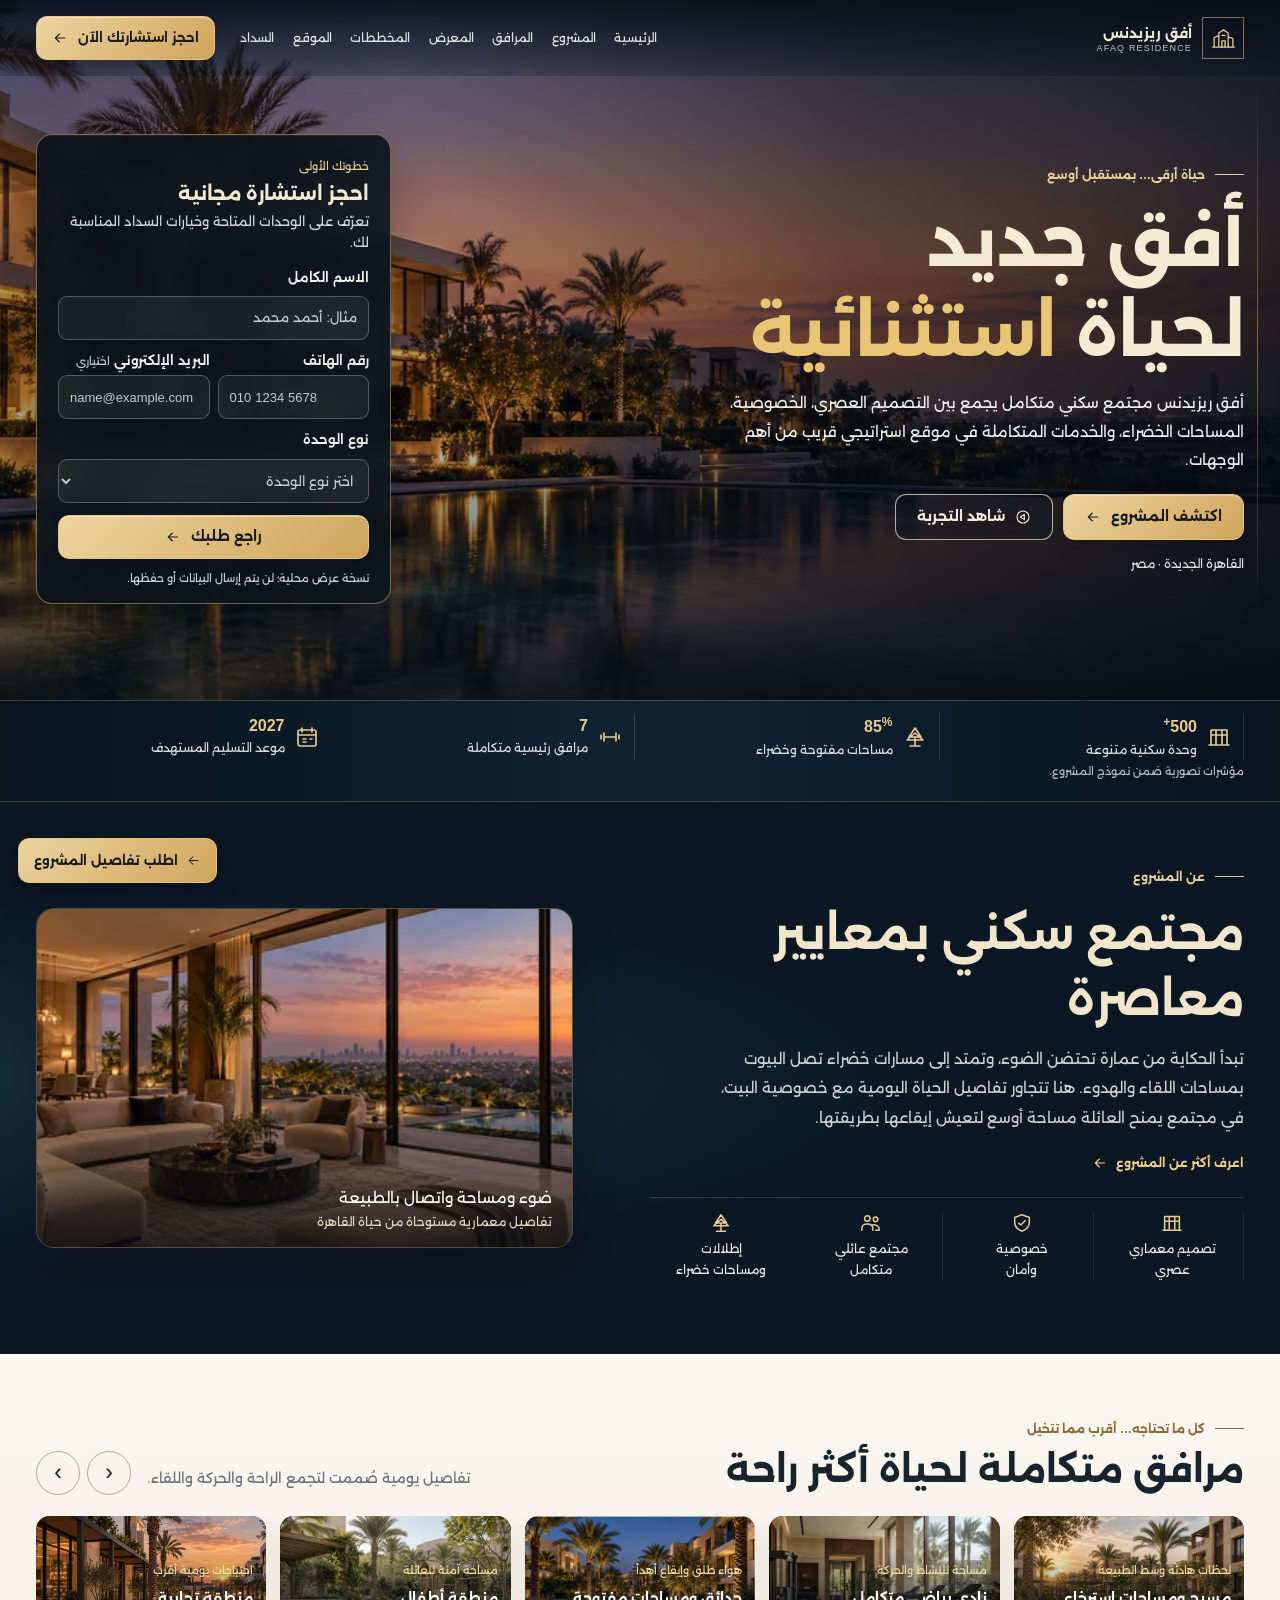
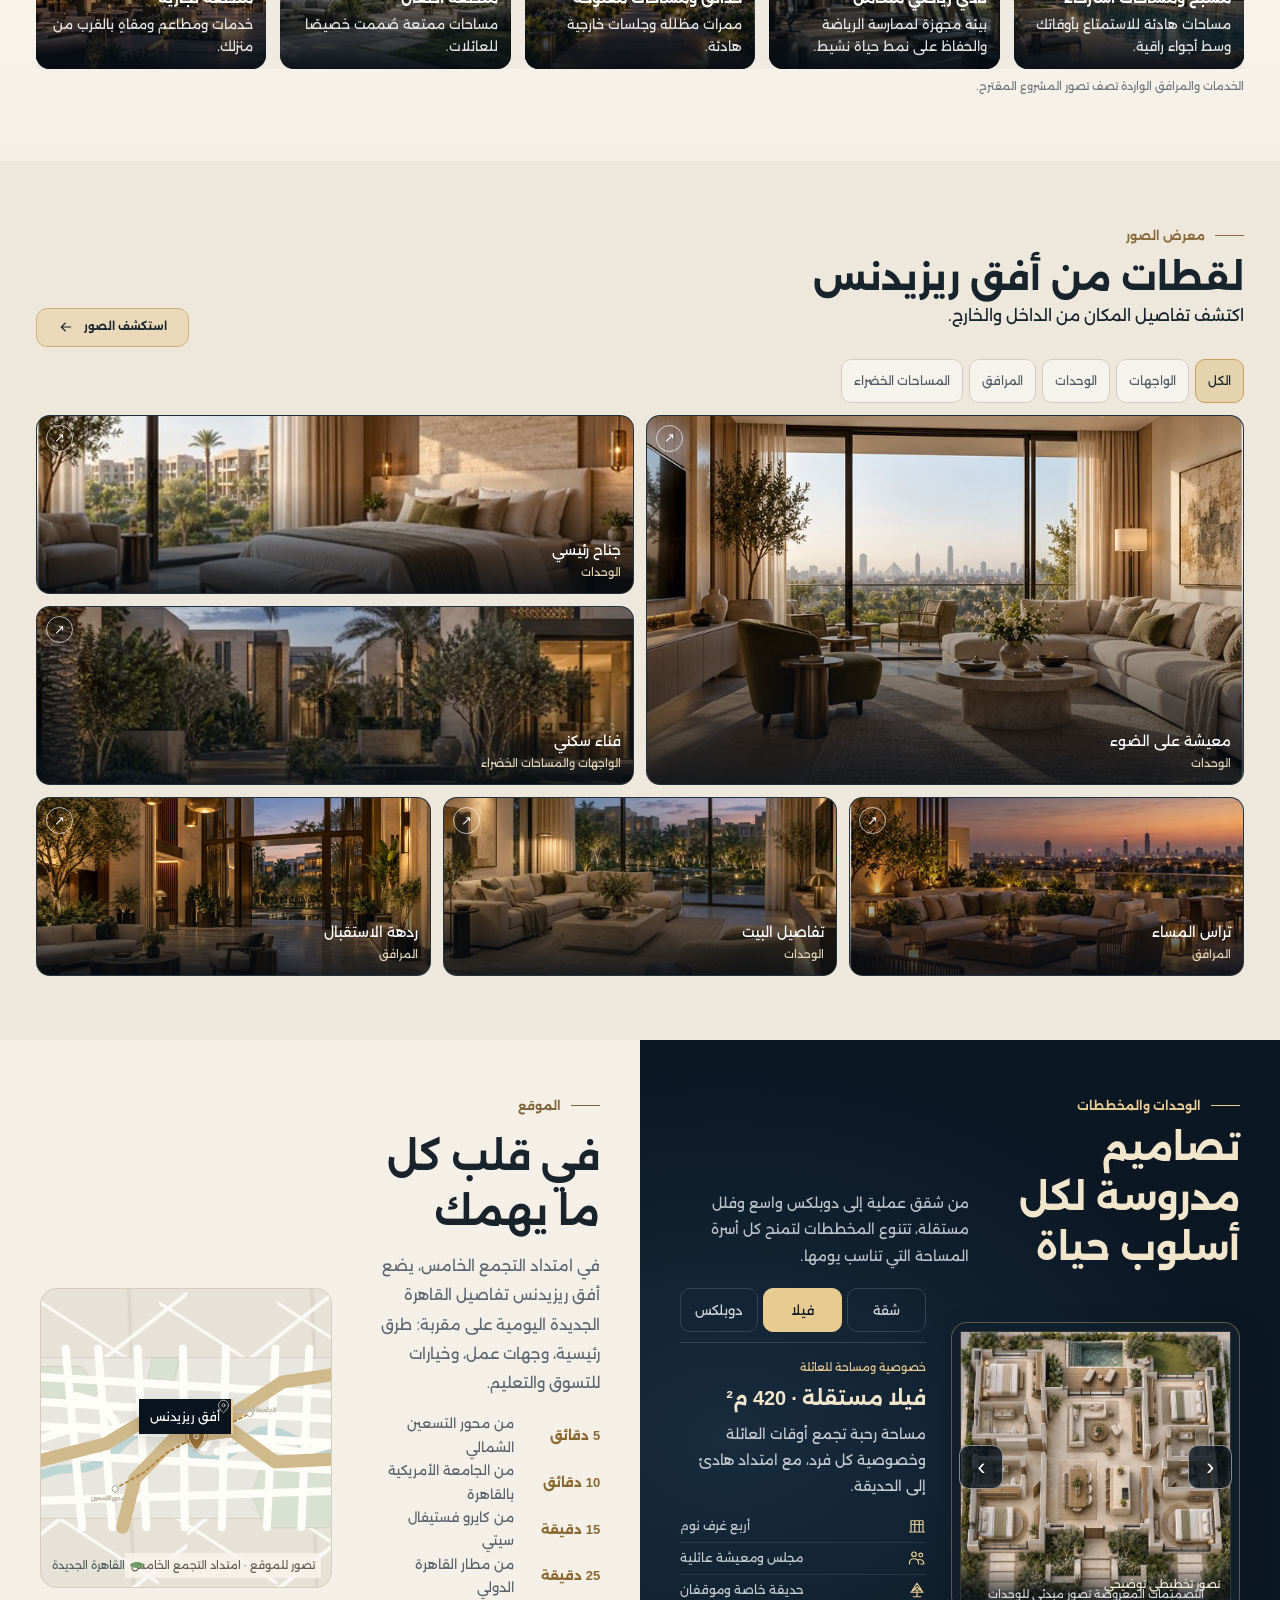
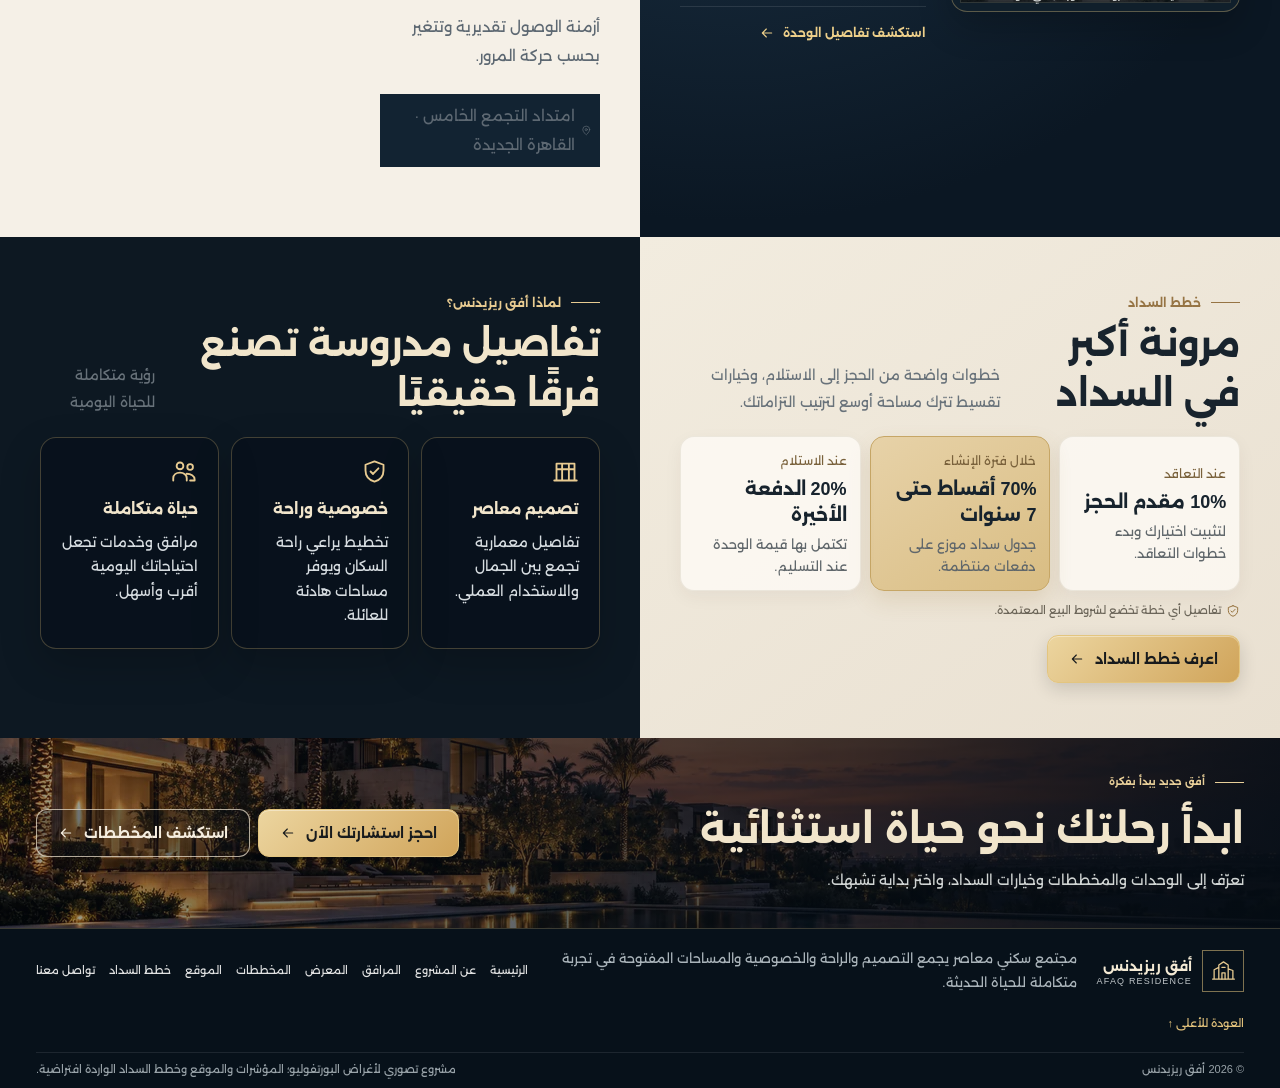
==== commit 078c22e7: "Prepare landing pages for public subdomains" ====
--- a/2/index.html
+++ b/2/index.html
@@ -4,105 +4,127 @@
   <meta charset="utf-8">
   <meta name="viewport" content="width=device-width, initial-scale=1">
   <meta name="theme-color" content="#08131e">
-  <meta name="description" content="اكتشف أفق ريزيدنس، تصورًا لمجتمع سكني معاصر يجمع العمارة الهادئة والمساحات المفتوحة وتفاصيل الحياة اليومية.">
+  <link rel="preload" href="assets/alexandria-arabic.woff2" as="font" type="font/woff2" crossorigin>
+  <meta name="description" content="اكتشف أفق ريزيدنس، مجتمع سكني معاصر يجمع التصميم والراحة والخصوصية والمساحات المفتوحة في القاهرة الجديدة.">
   <meta property="og:type" content="website">
   <meta property="og:locale" content="ar_EG">
-  <meta property="og:title" content="أفق ريزيدنس | أفق جديد لحياة استثنائية">
-  <meta property="og:description" content="تصور معماري لمجتمع سكني معاصر، بتفاصيل تجمع الخصوصية والراحة والمساحات المفتوحة.">
-  <meta property="og:image" content="assets/afaq-residence-hero.webp">
+  <meta property="og:title" content="أفق ريزيدنس | مجتمع سكني راقٍ في القاهرة الجديدة">
+  <meta property="og:description" content="أفق ريزيدنس مجتمع سكني في القاهرة الجديدة، بتفاصيل تجمع الخصوصية والراحة والمساحات المفتوحة.">
+  <meta property="og:image" content="assets/afaq-sunset-hero.webp">
   <meta property="og:image:alt" content="تصور معماري لمساكن عصرية وحدائق ومسبح عند الغروب">
+  <meta property="og:image:width" content="1942">
+  <meta property="og:image:height" content="809">
   <meta name="twitter:card" content="summary_large_image">
-  <meta name="twitter:image" content="assets/afaq-residence-hero.webp">
-  <title>أفق ريزيدنس | مجتمع سكني بتصميم معاصر</title>
-  <link rel="icon" href="data:image/svg+xml,%3Csvg xmlns='http://www.w3.org/2000/svg' viewBox='0 0 48 48'%3E%3Cpath d='M7 39h34M12 39V17l12-9 12 9v22m-20 0V25h16v14m-8-31V3' fill='none' stroke='%23c8a15a' stroke-width='2' stroke-linecap='round' stroke-linejoin='round'/%3E%3C/svg%3E">
-  <link rel="preload" as="image" href="assets/afaq-residence-hero.webp" fetchpriority="high">
+  <meta name="twitter:title" content="أفق ريزيدنس | مجتمع سكني راقٍ في القاهرة الجديدة">
+  <meta name="twitter:description" content="أفق ريزيدنس مجتمع سكني في القاهرة الجديدة، بتفاصيل تجمع الخصوصية والراحة والمساحات المفتوحة.">
+<meta name="twitter:image" content="assets/afaq-sunset-hero.webp">
+<meta name="twitter:image:alt" content="تصور معماري لمساكن عصرية وحدائق ومسبح عند الغروب">
+<title>أفق ريزيدنس | مجتمع سكني راقٍ في القاهرة الجديدة</title>
+<script type="application/ld+json">
+{
+  "@context": "https://schema.org",
+  "@type": "WebPage",
+  "name": "أفق ريزيدنس — مجتمع سكني في القاهرة الجديدة",
+  "description": "مجتمع سكني في القاهرة الجديدة يجمع العمارة المعاصرة والمساحات المفتوحة وخيارات متنوعة للوحدات.",
+  "inLanguage": "ar-EG",
+  "about": {
+    "@type": "Thing",
+    "name": "التطوير العمراني والمجتمعات السكنية في القاهرة الجديدة"
+  }
+}
+</script>
+<link rel="icon" type="image/svg+xml" href="assets/afaq-mark.svg">
   <link rel="stylesheet" href="styles.css">
   <script src="app.js" defer></script>
 </head>
 <body>
+  <div class="scroll-progress" aria-hidden="true"></div>
   <a class="skip-link" href="#main">انتقل إلى المحتوى</a>
 
   <svg class="icon-defs" aria-hidden="true" xmlns="http://www.w3.org/2000/svg">
-    <symbol id="i-house" viewBox="0 0 24 24"><path d="m3 10 9-7 9 7v10a1 1 0 0 1-1 1H4a1 1 0 0 1-1-1V10Z"/><path d="M9 21v-7h6v7"/></symbol>
+    <symbol id="i-mark" viewBox="0 0 32 32"><path d="M4 27V15l6-3v15M10 27V9l6-4 6 4v18m0 0V14l6 2v11M2 27h28"/><path d="M14 27v-8h4v8M14 12h4"/></symbol>
     <symbol id="i-pool" viewBox="0 0 24 24"><path d="M3 17c2.2 0 2.2-2 4.4-2s2.2 2 4.4 2 2.2-2 4.4-2 2.2 2 4.4 2M3 21c2.2 0 2.2-2 4.4-2s2.2 2 4.4 2 2.2-2 4.4-2 2.2 2 4.4 2M7 12V5h8v7m-8-3h8m0-4 2-2"/></symbol>
     <symbol id="i-tree" viewBox="0 0 24 24"><path d="M12 21v-8m-5 8h10M12 3 6 12h12L12 3Zm0 5-8 7h16l-8-7Z"/></symbol>
     <symbol id="i-shield" viewBox="0 0 24 24"><path d="M12 3 20 6v5c0 5.2-3.4 8.5-8 10-4.6-1.5-8-4.8-8-10V6l8-3Z"/><path d="m8.5 12 2.2 2.2 4.8-5"/></symbol>
+    <symbol id="i-family" viewBox="0 0 24 24"><circle cx="8" cy="7" r="3"/><circle cx="17" cy="8" r="2.5"/><path d="M2 20v-2c0-3 2.5-5 6-5s6 2 6 5v2m0-6c3.5 0 7 1.7 7 5v1h-4"/></symbol>
     <symbol id="i-gym" viewBox="0 0 24 24"><path d="M6 8v8m12-8v8M3 10v4m18-4v4M6 12h12"/></symbol>
+    <symbol id="i-wrench" viewBox="0 0 24 24"><path d="M14.3 6.1a5.2 5.2 0 0 0-6.6 6.5L3 17.3a2.6 2.6 0 1 0 3.7 3.7l4.7-4.7a5.2 5.2 0 0 0 6.5-6.6l-3.2 3.2-3.1-1-1-3.1 3.2-3.2Z"/></symbol>
     <symbol id="i-shop" viewBox="0 0 24 24"><path d="M4 10v10h16V10M3 4h18l-1 6H4L3 4Zm5 16v-6h8v6"/></symbol>
     <symbol id="i-arrow" viewBox="0 0 24 24"><path d="M5 12h14m-6-6 6 6-6 6"/></symbol>
     <symbol id="i-menu" viewBox="0 0 24 24"><path d="M4 7h16M4 12h16M4 17h16"/></symbol>
     <symbol id="i-close" viewBox="0 0 24 24"><path d="m6 6 12 12M18 6 6 18"/></symbol>
     <symbol id="i-window" viewBox="0 0 24 24"><path d="M4 20V5h16v15M4 10h16M9 5v15m6-15v15M2 20h20"/></symbol>
     <symbol id="i-walk" viewBox="0 0 24 24"><path d="M13 5a2 2 0 1 0 0-4 2 2 0 0 0 0 4ZM10 21l2-6-3-3 2-5 4 2 2 4 3 2M7 21l3-6m4-8 3-2 3 2"/></symbol>
+    <symbol id="i-play" viewBox="0 0 24 24"><circle cx="12" cy="12" r="9"/><path d="m10 8 6 4-6 4z"/></symbol>
+    <symbol id="i-calendar" viewBox="0 0 24 24"><rect x="3" y="5" width="18" height="16" rx="2"/><path d="M7 3v4m10-4v4M3 10h18m-13 4h3m4 0h2m-9 3h3"/></symbol>
+    <symbol id="i-pin" viewBox="0 0 24 24"><path d="M20 10c0 5-8 12-8 12S4 15 4 10a8 8 0 1 1 16 0Z"/><circle cx="12" cy="10" r="2.5"/></symbol>
   </svg>
 
   <header class="site-header" id="top">
     <div class="container header-inner">
       <a class="brand" href="#top" aria-label="أفق ريزيدنس، إلى أعلى الصفحة">
-        <span class="brand-mark"><svg aria-hidden="true"><use href="#i-house"/></svg></span>
+        <span class="brand-mark"><svg aria-hidden="true"><use href="#i-mark"/></svg></span>
         <span class="brand-name"><strong>أفق ريزيدنس</strong><small lang="en" dir="ltr">AFAQ RESIDENCE</small></span>
       </a>
       <nav class="desktop-nav" aria-label="التنقل الرئيسي">
-        <a href="#project">المشروع</a><a href="#amenities">المرافق</a><a href="#gallery">المعرض</a><a href="#plans">الوحدات</a><a href="#location">الموقع</a><a href="#payment">السداد</a>
+        <a href="#top">الرئيسية</a><a href="#project">المشروع</a><a href="#amenities">المرافق</a><a href="#gallery">المعرض</a><a href="#plans">المخططات</a><a href="#location">الموقع</a><a href="#payment">السداد</a>
       </nav>
-      <a class="button button-gold header-cta" href="#inquiry">اطلب تفاصيل المشروع <svg aria-hidden="true"><use href="#i-arrow"/></svg></a>
+      <a class="button button-gold header-cta" href="#inquiry">احجز استشارتك الآن <svg aria-hidden="true"><use href="#i-arrow"/></svg></a>
       <button class="menu-toggle" type="button" aria-label="فتح قائمة التنقل" aria-expanded="false" aria-controls="mobile-nav">
         <svg class="menu-icon" aria-hidden="true"><use href="#i-menu"/></svg><svg class="close-icon" aria-hidden="true"><use href="#i-close"/></svg>
       </button>
     </div>
     <nav class="mobile-nav" id="mobile-nav" aria-label="التنقل على الهاتف" hidden>
-      <a href="#project">المشروع</a><a href="#amenities">المرافق</a><a href="#gallery">المعرض</a><a href="#plans">الوحدات</a><a href="#location">الموقع</a><a href="#payment">السداد</a><a class="button button-gold" href="#inquiry">اطلب تفاصيل المشروع</a>
+      <a href="#top">الرئيسية</a><a href="#project">المشروع</a><a href="#amenities">المرافق</a><a href="#gallery">المعرض</a><a href="#plans">المخططات</a><a href="#location">الموقع</a><a href="#payment">خطط السداد</a><a href="#why-afaq">لماذا أفق</a><a href="#inquiry">تواصل معنا</a><a class="button button-gold" href="#inquiry">احجز استشارتك الآن</a>
     </nav>
   </header>
 
   <main id="main">
     <section class="hero" aria-labelledby="hero-title">
-      <img class="hero-image" src="assets/afaq-residence-hero.webp" alt="تصور معماري لمساكن عصرية وحدائق ومسبح عند الغروب" width="1672" height="941" fetchpriority="high">
+      <img class="hero-image" src="assets/afaq-sunset-hero.webp" srcset="assets/afaq-sunset-hero-480w.webp 480w, assets/afaq-sunset-hero-768w.webp 768w, assets/afaq-sunset-hero-960w.webp 960w, assets/afaq-sunset-hero-1280w.webp 1280w, assets/afaq-sunset-hero.webp 1942w" sizes="100vw" alt="تصور معماري لمساكن عصرية ومسبح وأفق القاهرة عند الغروب" width="1942" height="809" fetchpriority="high">
       <div class="hero-shade" aria-hidden="true"></div>
       <div class="container hero-layout">
         <div class="hero-copy">
           <p class="eyebrow"><span></span> حياة أرقى… بمستقبل أوسع</p>
           <h1 id="hero-title">أفق جديد<br>لحياة <em>استثنائية</em></h1>
-          <p class="hero-description">مجتمع سكني متكامل في تصوّر يجمع التصميم المعاصر، الخصوصية، والمساحات المفتوحة؛ ليمنح تفاصيل يومك مساحة أكبر.</p>
+          <p class="hero-description">أفق ريزيدنس مجتمع سكني متكامل يجمع بين التصميم العصري، الخصوصية، المساحات الخضراء، والخدمات المتكاملة في موقع استراتيجي قريب من أهم الوجهات.</p>
           <div class="hero-actions">
             <a class="button button-gold" href="#project">اكتشف المشروع <svg aria-hidden="true"><use href="#i-arrow"/></svg></a>
-            <a class="button button-outline" href="#gallery">استكشف الصور</a>
-          </div>
-          <p class="hero-caption">تصوّر معماري لمشروع سكني افتراضي.</p>
+            <a class="button button-outline" href="#gallery"><svg aria-hidden="true"><use href="#i-play"/></svg> شاهد التجربة</a>
+          </div>
+          <p class="hero-caption">القاهرة الجديدة · مصر</p>
         </div>
 
         <aside class="inquiry-card" id="inquiry" aria-labelledby="inquiry-title">
           <p class="form-kicker">خطوتك الأولى</p>
-          <h2 id="inquiry-title">اطلب تفاصيل المشروع</h2>
-          <p class="form-intro">املأ الحقول لمعاينة خطوات الاستفسار. لن تُرسل البيانات أو تُحفظ.</p>
-          <form class="inquiry-form" data-inquiry-form>
+          <h2 id="inquiry-title">احجز استشارة مجانية</h2>
+          <p class="form-intro">تعرّف على الوحدات المتاحة وخيارات السداد المناسبة لك.</p>
+          <div class="inquiry-form" data-inquiry-form role="form" aria-labelledby="inquiry-title">
             <label for="res-name">الاسم الكامل</label>
-            <input id="res-name" name="name" autocomplete="name" minlength="2" maxlength="80" required placeholder="اكتب اسمك">
+            <input id="res-name" name="name" autocomplete="name" minlength="2" maxlength="80" pattern=".*\S.*" required title="يرجى إدخال اسم يحتوي على حرف واحد على الأقل" placeholder="مثال: أحمد محمد">
             <div class="form-row">
-              <div><label for="res-phone">رقم الهاتف</label><input id="res-phone" name="phone" type="tel" inputmode="tel" dir="ltr" autocomplete="tel" pattern="(?:\+?20|0)?1[0125][0-9]{8}" required title="أدخل رقم هاتف مصريًا صحيحًا" placeholder="01X XXX XXXX"></div>
+              <div><label for="res-phone">رقم الهاتف</label><input id="res-phone" name="phone" type="tel" inputmode="tel" dir="ltr" autocomplete="tel" pattern="(?:\+?(?:20|٢٠|۲۰)|0|٠|۰)?(?:\s|-)*(?:1[0125]|١[٠١٢٥]|۱[۰۱۲۵])(?:(?:\s|-)*[0-9٠-٩۰-۹]){8}" required title="أدخل رقم هاتف مصريًا صحيحًا" placeholder="010 1234 5678"></div>
               <div><label for="res-email">البريد الإلكتروني <span class="optional">اختياري</span></label><input id="res-email" name="email" type="email" autocomplete="email" dir="ltr" placeholder="name@example.com"></div>
             </div>
             <label for="res-unit">نوع الوحدة</label>
             <select id="res-unit" name="unit" required>
               <option value="" selected disabled>اختر نوع الوحدة</option><option value="apartment">شقة</option><option value="duplex">دوبلكس</option><option value="villa">فيلا</option><option value="undecided">أرغب في معرفة الخيارات</option>
             </select>
-            <label for="res-budget">الميزانية التقريبية <span class="optional">اختياري</span></label>
-            <input id="res-budget" name="budget" type="text" inputmode="decimal" dir="rtl" autocomplete="off" maxlength="40" placeholder="اكتب نطاقًا تقريبيًا أو اتركه فارغًا">
-            <button class="button button-gold form-submit" type="button" data-inquiry-preview>معاينة الاستفسار <svg aria-hidden="true"><use href="#i-arrow"/></svg></button>
+            <button class="button button-gold form-submit" type="button" data-inquiry-review>راجع طلبك <svg aria-hidden="true"><use href="#i-arrow"/></svg></button>
+            <p class="form-privacy">نسخة عرض محلية؛ لن يتم إرسال البيانات أو حفظها.</p>
             <p class="form-status" data-form-status role="status" aria-live="polite" hidden></p>
-          </form>
+          </div>
         </aside>
       </div>
-      <div class="container hero-meta"><span>تصميم معاصر <i></i> حياة يومية أهدأ</span><a href="#facts">اكتشف ملامح المشروع <span aria-hidden="true">↓</span></a></div>
-    </section>
-
-    <section class="fact-strip" id="facts" aria-label="ملامح المشروع التصورية">
+    </section>
+
+    <section class="fact-strip" id="facts" aria-label="مؤشرات تصور أفق ريزيدنس">
       <div class="container fact-grid">
-        <div class="fact-item"><strong>500<sup>+</sup></strong><span>وحدة سكنية</span></div>
-        <div class="fact-item"><strong>85<sup>%</sup></strong><span>مساحات مفتوحة وخضراء</span></div>
-        <div class="fact-item"><strong>7</strong><span>مرافق رئيسية</span></div>
-        <div class="fact-item"><strong>2027</strong><span>موعد تسليم تصوري</span></div>
-        <p class="fact-disclaimer">أرقام توضيحية ضمن التصور المعماري.</p>
+        <div class="fact-item"><svg aria-hidden="true"><use href="#i-window"/></svg><div><strong>500<sup>+</sup></strong><span>وحدة سكنية متنوعة</span></div></div>
+        <div class="fact-item"><svg aria-hidden="true"><use href="#i-tree"/></svg><div><strong>85<sup>%</sup></strong><span>مساحات مفتوحة وخضراء</span></div></div>
+        <div class="fact-item"><svg aria-hidden="true"><use href="#i-gym"/></svg><div><strong>7</strong><span>مرافق رئيسية متكاملة</span></div></div>
+        <div class="fact-item"><svg aria-hidden="true"><use href="#i-calendar"/></svg><div><strong>2027</strong><span>موعد التسليم المستهدف</span></div></div>
+        <p class="fact-disclaimer">مؤشرات تصورية ضمن نموذج المشروع.</p>
       </div>
     </section>
 
@@ -110,84 +132,112 @@
       <div class="container project-grid">
         <div class="project-copy">
           <p class="eyebrow"><span></span> عن المشروع</p>
-          <h2 id="project-title">مجتمع سكني<br>بمعايير معاصرة</h2>
-          <p>يرتكز تصميم أفق ريزيدنس على توازن الخصوصية والمساحات الخضراء وسهولة تفاصيل الحياة اليومية؛ لتبقى الراحة في قلب كل مساحة.</p>
-          <a class="text-link" href="#amenities">تعرّف على ملامح الحياة <svg aria-hidden="true"><use href="#i-arrow"/></svg></a>
+          <h2 id="project-title">مجتمع سكني بمعايير معاصرة</h2>
+          <p>تبدأ الحكاية من عمارة تحتضن الضوء، وتمتد إلى مسارات خضراء تصل البيوت بمساحات اللقاء والهدوء. هنا تتجاور تفاصيل الحياة اليومية مع خصوصية البيت، في مجتمع يمنح العائلة مساحة أوسع لتعيش إيقاعها بطريقتها.</p>
+          <a class="text-link" href="#amenities">اعرف أكثر عن المشروع <svg aria-hidden="true"><use href="#i-arrow"/></svg></a>
           <ul class="project-values" aria-label="قيم المشروع">
             <li><svg aria-hidden="true"><use href="#i-window"/></svg><span>تصميم معماري<br>عصري</span></li>
             <li><svg aria-hidden="true"><use href="#i-shield"/></svg><span>خصوصية<br>وأمان</span></li>
+            <li><svg aria-hidden="true"><use href="#i-family"/></svg><span>مجتمع عائلي<br>متكامل</span></li>
             <li><svg aria-hidden="true"><use href="#i-tree"/></svg><span>إطلالات<br>ومساحات خضراء</span></li>
           </ul>
         </div>
         <figure class="project-photo">
-          <img src="assets/residence-interior.webp" alt="تصور داخلي لغرفة معيشة بإضاءة دافئة وإطلالة على المساحات الخضراء" width="1536" height="1024" loading="lazy" decoding="async">
-          <figcaption><span>مساحة للمعيشة</span><small>تصوّر داخلي للمشروع</small></figcaption>
+          <img src="assets/afaq-project-interior.webp" srcset="assets/afaq-project-interior-480w.webp 480w, assets/afaq-project-interior-768w.webp 768w, assets/afaq-project-interior-960w.webp 960w, assets/afaq-project-interior-1280w.webp 1280w, assets/afaq-project-interior.webp 1774w" sizes="(max-width: 680px) calc(100vw - 40px), (max-width: 900px) 51vw, 50vw" alt="تصور لغرفة معيشة تطل على حدائق ومسبح وأفق القاهرة عند الغروب" width="1774" height="887" loading="lazy" decoding="async">
+          <figcaption><span>ضوء ومساحة واتصال بالطبيعة</span><small>تفاصيل معمارية مستوحاة من حياة القاهرة</small></figcaption>
         </figure>
       </div>
     </section>
 
     <section class="section amenities" id="amenities" aria-labelledby="amenities-title">
       <div class="container">
-        <div class="section-heading"><div><p class="eyebrow"><span></span> تفاصيل تصنع الفرق</p><h2 id="amenities-title">مساحات لكل إيقاع حياة</h2></div><p>من لحظات الاسترخاء إلى أماكن تجمع العائلة، تتكامل المساحات لتواكب تفاصيل يوم متوازن.</p></div>
-        <div class="amenity-feature-grid">
-          <article class="amenity-photo amenity-photo-pool"><img src="assets/residence-pool.webp" alt="تصور لحديقة ومسبح ومساحة استرخاء" width="1536" height="1024" loading="lazy" decoding="async"><div><span>لحظات هدوء</span><h3>المسبح والحدائق</h3></div></article>
-          <article class="amenity-photo amenity-photo-home"><img src="assets/residence-courtyard.webp" alt="تصور لفناء سكني معاصر وممرات وحدائق مضاءة مساءً" width="1536" height="1024" loading="lazy" decoding="async"><div><span>حياة في الهواء الطلق</span><h3>مساحات مفتوحة</h3></div></article>
-          <article class="amenity-photo amenity-photo-garden"><img src="assets/residence-garden.webp" alt="تصور لحديقة عائلية مظللة ومنطقة لعب بين المساكن" width="1536" height="1024" loading="lazy" decoding="async"><div><span>مساحة تجمع العائلة</span><h3>الحدائق ومناطق الأطفال</h3></div></article>
-        </div>
-        <ul class="amenity-list">
-          <li><svg aria-hidden="true"><use href="#i-gym"/></svg><span>مساحة للنشاط والحركة</span></li>
-          <li><svg aria-hidden="true"><use href="#i-tree"/></svg><span>ممرات للمشي واللقاء</span></li>
-          <li><svg aria-hidden="true"><use href="#i-shop"/></svg><span>خدمات يومية قريبة</span></li>
-          <li><svg aria-hidden="true"><use href="#i-shield"/></svg><span>خصوصية وراحة للعائلة</span></li>
-        </ul>
-        <p class="section-disclaimer">المرافق المقترحة جزء من التصوّر المعماري، وليست مرافق قائمة أو معتمدة.</p>
+        <div class="section-heading section-heading-carousel"><div><p class="eyebrow"><span></span> كل ما تحتاجه… أقرب مما تتخيل</p><h2 id="amenities-title">مرافق متكاملة لحياة أكثر راحة</h2></div><div class="heading-aside"><p>تفاصيل يومية صُممت لتجمع الراحة والحركة واللقاء.</p><div class="carousel-controls" aria-label="التنقل بين المرافق"><button class="round-control" type="button" data-rail-control="amenities" data-direction="next" aria-label="المرافق التالية">‹</button><button class="round-control" type="button" data-rail-control="amenities" data-direction="prev" aria-label="المرافق السابقة">›</button></div></div></div>
+        <div class="amenity-feature-grid image-rail" id="amenities-rail" data-horizontal-rail="amenities" aria-label="مرافق أفق ريزيدنس">
+          <article class="amenity-photo amenity-photo-pool"><img src="assets/residence-pool.webp" srcset="assets/residence-pool-480w.webp 480w, assets/residence-pool-768w.webp 768w, assets/residence-pool-960w.webp 960w, assets/residence-pool-1280w.webp 1280w, assets/residence-pool.webp 1536w" sizes="(max-width: 680px) calc(100vw - 40px), (max-width: 900px) 42vw, 32vw" alt="تصور لمسبح ومساحات استرخاء محاطة بالحدائق" width="1536" height="1024" loading="lazy" decoding="async"><div><span>لحظات هادئة وسط الطبيعة</span><h3>مسبح ومساحات استرخاء</h3><p>مساحات هادئة للاستمتاع بأوقاتك وسط أجواء راقية.</p></div></article>
+          <article class="amenity-photo amenity-photo-fitness"><img src="assets/residence-fitness.webp" srcset="assets/residence-fitness-480w.webp 480w, assets/residence-fitness-768w.webp 768w, assets/residence-fitness-960w.webp 960w, assets/residence-fitness-1280w.webp 1280w, assets/residence-fitness.webp 1536w" sizes="(max-width: 390px) calc(100vw - 40px), (max-width: 680px) calc((100vw - 49px) / 2), (max-width: 900px) 42vw, 32vw" alt="تصور لناد رياضي بتجهيزات حديثة وإطلالة على المساحات الخضراء" width="1536" height="1024" loading="lazy" decoding="async"><div><span>مساحة للنشاط والحركة</span><h3>نادي رياضي متكامل</h3><p>بيئة مجهزة لممارسة الرياضة والحفاظ على نمط حياة نشيط.</p></div></article>
+          <article class="amenity-photo amenity-photo-home"><img src="assets/afaq-gallery-promenade.jpg" srcset="assets/afaq-gallery-promenade-480w.jpg 480w, assets/afaq-gallery-promenade.jpg 768w" sizes="(max-width: 680px) 78vw, 20vw" alt="ممشى سكني بين حدائق وأشجار نخيل وإضاءة ليلية هادئة" width="768" height="512" loading="lazy" decoding="async"><div><span>هواء طلق وإيقاع أهدأ</span><h3>حدائق ومساحات مفتوحة</h3><p>ممرات مظللة وجلسات خارجية هادئة.</p></div></article>
+          <article class="amenity-photo amenity-photo-garden"><img src="assets/residence-garden.webp" srcset="assets/residence-garden-480w.webp 480w, assets/residence-garden-768w.webp 768w, assets/residence-garden-960w.webp 960w, assets/residence-garden-1280w.webp 1280w, assets/residence-garden.webp 1536w" sizes="(max-width: 390px) calc(100vw - 40px), (max-width: 680px) calc((100vw - 49px) / 2), (max-width: 900px) 42vw, 32vw" alt="تصور لحديقة عائلية مظللة ومنطقة لعب بين المساكن" width="1536" height="1024" loading="lazy" decoding="async"><div><span>مساحة آمنة للعائلة</span><h3>منطقة أطفال</h3><p>مساحات ممتعة صُممت خصيصًا للعائلات.</p></div></article>
+          <article class="amenity-photo amenity-photo-facade"><img src="assets/afaq-retail-courtyard.webp" srcset="assets/afaq-retail-courtyard-480w.webp 480w, assets/afaq-retail-courtyard-768w.webp 768w, assets/afaq-retail-courtyard-960w.webp 960w, assets/afaq-retail-courtyard-1280w.webp 1280w, assets/afaq-retail-courtyard.webp 1729w" sizes="(max-width: 390px) calc(100vw - 32px), (max-width: 680px) calc((100vw - 49px) / 2), (max-width: 808px) calc(100vw - 48px), (max-width: 900px) 760px, (max-width: 1120px) 31vw, 32vw" alt="تصور لممشى يضم مطاعم ومقاهي ضمن مجتمع سكني" width="1729" height="910" loading="lazy" decoding="async"><div><span>احتياجات يومية أقرب</span><h3>منطقة تجارية</h3><p>خدمات ومطاعم ومقاهٍ بالقرب من منزلك.</p></div></article>
+          <article class="amenity-photo amenity-service-card"><svg aria-hidden="true"><use href="#i-shield"/></svg><div><span>راحة وخصوصية طوال اليوم</span><h3>أمن على مدار الساعة</h3><p>منظومة متابعة تواكب إيقاع الحياة داخل المجتمع.</p></div></article>
+          <article class="amenity-photo amenity-service-card amenity-maintenance"><svg aria-hidden="true"><use href="#i-wrench"/></svg><div><span>تفاصيل تعمل كما ينبغي</span><h3>تشغيل وصيانة</h3><p>رعاية مستمرة للمرافق والمساحات المشتركة.</p></div></article>
+        </div>
+        <p class="section-disclaimer">الخدمات والمرافق الواردة تصف تصور المشروع المقترح.</p>
       </div>
     </section>
 
     <section class="section gallery-section" id="gallery" aria-labelledby="gallery-title">
       <div class="container">
-        <div class="section-heading"><div><p class="eyebrow"><span></span> جولة بصرية</p><h2 id="gallery-title">ملامح من أفق ريزيدنس</h2></div><p>جولة بين الواجهات والمساحات الداخلية والمرافق المقترحة.</p></div>
-        <div class="gallery-toolbar" role="group" aria-label="تصفية الصور">
-          <button class="filter-button is-active" type="button" data-gallery-filter="all" aria-pressed="true">الكل</button><button class="filter-button" type="button" data-gallery-filter="exterior" aria-pressed="false">الواجهات</button><button class="filter-button" type="button" data-gallery-filter="interior" aria-pressed="false">الوحدات</button><button class="filter-button" type="button" data-gallery-filter="amenities" aria-pressed="false">المرافق</button>
-        </div>
-        <div class="gallery-grid" id="gallery-grid">
-          <button class="gallery-card gallery-card-large" type="button" data-gallery-item="exterior" data-gallery-open data-src="assets/afaq-residence-hero.webp" data-alt="تصور معماري للواجهات والمسبح عند الغروب"><img src="assets/afaq-residence-hero.webp" alt="" width="1672" height="941" loading="lazy" decoding="async"><span>المشهد العام <small>الواجهات</small></span><i aria-hidden="true">↗</i></button>
-          <button class="gallery-card" type="button" data-gallery-item="amenities" data-gallery-open data-src="assets/residence-pool.webp" data-alt="تصور لمساحة استرخاء ومسبح تحيط بهما النباتات"><img src="assets/residence-pool.webp" alt="" width="1536" height="1024" loading="lazy" decoding="async"><span>المساحات المفتوحة <small>المرافق</small></span><i aria-hidden="true">↗</i></button>
-          <button class="gallery-card" type="button" data-gallery-item="interior" data-gallery-open data-src="assets/residence-interior.webp" data-alt="تصور لغرفة معيشة معاصرة بإضاءة طبيعية"><img src="assets/residence-interior.webp" alt="" width="1536" height="1024" loading="lazy" decoding="async"><span>مساحة للمعيشة <small>الوحدات</small></span><i aria-hidden="true">↗</i></button>
-          <button class="gallery-card" type="button" data-gallery-item="exterior" data-gallery-open data-src="assets/residence-courtyard.webp" data-alt="تصور معماري لفناء سكني بواجهات حجرية وممرات مائية"><img src="assets/residence-courtyard.webp" alt="" width="1536" height="1024" loading="lazy" decoding="async"><span>الفناء السكني <small>الواجهات</small></span><i aria-hidden="true">↗</i></button>
-          <button class="gallery-card" type="button" data-gallery-item="amenities" data-gallery-open data-src="assets/residence-fitness.webp" data-alt="تصور لنادٍ رياضي سكني بإطلالة على حديقة ونخيل"><img src="assets/residence-fitness.webp" alt="" width="1536" height="1024" loading="lazy" decoding="async"><span>النادي الرياضي <small>المرافق</small></span><i aria-hidden="true">↗</i></button>
-          <button class="gallery-card" type="button" data-gallery-item="amenities" data-gallery-open data-src="assets/residence-garden.webp" data-alt="تصور لحديقة عائلية فيها منطقة لعب ومقاعد مظللة"><img src="assets/residence-garden.webp" alt="" width="1536" height="1024" loading="lazy" decoding="async"><span>حدائق العائلة <small>المساحات الخضراء</small></span><i aria-hidden="true">↗</i></button>
-        </div>
-        <p class="section-disclaimer">الصور تصورات معمارية، ولا توثّق مشروعًا منفذًا.</p>
+        <div class="section-heading gallery-heading"><div><p class="eyebrow"><span></span> معرض الصور</p><h2 id="gallery-title">لقطات من أفق ريزيدنس</h2><p>اكتشف تفاصيل المكان من الداخل والخارج.</p></div><a class="button button-light" href="#gallery-grid">استكشف الصور <svg aria-hidden="true"><use href="#i-arrow"/></svg></a></div>
+        <div class="gallery-toolbar">
+          <div class="gallery-filters" role="group" aria-label="تصفية صور المشروع">
+          <button class="filter-button is-active" type="button" data-gallery-filter="all" aria-pressed="true">الكل</button><button class="filter-button" type="button" data-gallery-filter="exterior" aria-pressed="false">الواجهات</button><button class="filter-button" type="button" data-gallery-filter="interior" aria-pressed="false">الوحدات</button><button class="filter-button" type="button" data-gallery-filter="amenities" aria-pressed="false">المرافق</button><button class="filter-button" type="button" data-gallery-filter="landscape" aria-pressed="false">المساحات الخضراء</button>
+          </div>
+          <div class="carousel-controls" aria-label="التنقل بين الصور"><button class="round-control" type="button" data-rail-control="gallery" data-direction="next" aria-label="الصور التالية">‹</button><button class="round-control" type="button" data-rail-control="gallery" data-direction="prev" aria-label="الصور السابقة">›</button></div>
+        </div>
+        <div class="gallery-grid image-rail" id="gallery-grid" data-horizontal-rail="gallery" aria-label="معرض صور أفق ريزيدنس">
+          <button class="gallery-card gallery-card-large" type="button" data-gallery-item="interior" data-gallery-open data-src="assets/afaq-gallery-living.jpg" data-alt="تصميم معيشة معاصر يفتح الواجهة على الضوء وحدائق القاهرة الجديدة"><img src="assets/afaq-gallery-living.jpg" srcset="assets/afaq-gallery-living-480w.jpg 480w, assets/afaq-gallery-living.jpg 768w" sizes="(max-width: 680px) 100vw, 50vw" alt="" width="768" height="512" loading="lazy" decoding="async"><span>معيشة على الضوء <small>الوحدات</small></span><i aria-hidden="true">↗</i></button>
+          <button class="gallery-card" type="button" data-gallery-item="interior" data-gallery-open data-src="assets/afaq-gallery-bedroom.jpg" data-alt="جناح رئيسي هادئ بمواد طبيعية وإطلالة على المساحات الخضراء"><img src="assets/afaq-gallery-bedroom.jpg" srcset="assets/afaq-gallery-bedroom-480w.jpg 480w, assets/afaq-gallery-bedroom.jpg 768w" sizes="(max-width: 680px) 78vw, 20vw" alt="" width="768" height="512" loading="lazy" decoding="async"><span>جناح رئيسي <small>الوحدات</small></span><i aria-hidden="true">↗</i></button>
+          <button class="gallery-card" type="button" data-gallery-item="exterior landscape" data-gallery-open data-src="assets/residence-courtyard.webp" data-alt="فناء سكني محاط بالواجهات الحجرية ومسارات المياه"><img src="assets/residence-courtyard.webp" srcset="assets/residence-courtyard-480w.webp 480w, assets/residence-courtyard-768w.webp 768w, assets/residence-courtyard-960w.webp 960w, assets/residence-courtyard-1280w.webp 1280w, assets/residence-courtyard.webp 1536w" sizes="(max-width: 680px) 78vw, 20vw" alt="" width="1536" height="1024" loading="lazy" decoding="async"><span>فناء سكني <small>الواجهات والمساحات الخضراء</small></span><i aria-hidden="true">↗</i></button>
+          <button class="gallery-card" type="button" data-gallery-item="amenities" data-gallery-open data-src="assets/afaq-gallery-terrace.jpg" data-alt="تراس مسائي بأثاث خارجي وإضاءة دافئة وإطلالات على المدينة"><img src="assets/afaq-gallery-terrace.jpg" srcset="assets/afaq-gallery-terrace-480w.jpg 480w, assets/afaq-gallery-terrace.jpg 768w" sizes="(max-width: 680px) 78vw, 20vw" alt="" width="768" height="512" loading="lazy" decoding="async"><span>تراس المساء <small>المرافق</small></span><i aria-hidden="true">↗</i></button>
+          <button class="gallery-card" type="button" data-gallery-item="interior" data-gallery-open data-src="assets/residence-interior.webp" data-alt="تفاصيل داخلية تجمع الألوان الهادئة والإضاءة الطبيعية"><img src="assets/residence-interior.webp" srcset="assets/residence-interior-480w.webp 480w, assets/residence-interior-768w.webp 768w, assets/residence-interior-960w.webp 960w, assets/residence-interior-1280w.webp 1280w, assets/residence-interior.webp 1536w" sizes="(max-width: 390px) calc(100vw - 40px), (max-width: 680px) calc((100vw - 49px) / 2), (max-width: 900px) 26vw, 32vw" alt="" width="1536" height="1024" loading="lazy" decoding="async"><span>تفاصيل البيت <small>الوحدات</small></span><i aria-hidden="true">↗</i></button>
+          <button class="gallery-card" type="button" data-gallery-item="amenities" data-gallery-open data-src="assets/afaq-gallery-lobby.jpg" data-alt="ردهة استقبال بإضاءة دافئة تطل على حديقة داخلية"><img src="assets/afaq-gallery-lobby.jpg" sizes="(max-width: 680px) 50vw, 33vw" alt="" width="1200" height="800" loading="lazy" decoding="async"><span>ردهة الاستقبال <small>المرافق</small></span><i aria-hidden="true">↗</i></button>
+        </div>
+
       </div>
     </section>
 
     <dialog class="gallery-dialog" aria-label="معاينة صورة المشروع">
       <button class="dialog-close" type="button" aria-label="إغلاق الصورة"><svg aria-hidden="true"><use href="#i-close"/></svg></button>
       <button class="dialog-nav dialog-prev" type="button" aria-label="الصورة السابقة">›</button>
-      <img src="" alt="">
+      <img alt="">
       <button class="dialog-nav dialog-next" type="button" aria-label="الصورة التالية">‹</button>
-      <p class="dialog-caption"></p>
+      <p class="dialog-caption" role="status" aria-live="polite" aria-atomic="true"></p>
     </dialog>
 
+    <div class="feature-pair feature-pair-units">
     <section class="section plans-section" id="plans" aria-labelledby="plans-title">
       <div class="container">
-        <div class="section-heading"><div><p class="eyebrow"><span></span> المخططات</p><h2 id="plans-title">تصاميم لكل أسلوب حياة</h2></div><p>تتسع خيارات التصميم لأنماط حياة مختلفة وتفاصيل يومية متنوعة.</p></div>
+          <div class="section-heading"><div><p class="eyebrow"><span></span> الوحدات والمخططات</p><h2 id="plans-title">تصاميم مدروسة لكل أسلوب حياة</h2></div><p>من شقق عملية إلى دوبلكس واسع وفلل مستقلة، تتنوع المخططات لتمنح كل أسرة المساحة التي تناسب يومها.</p></div>
         <div class="plan-layout">
           <div class="plan-visual" role="group" aria-label="رسوم تخطيطية تصورية لأنواع الوحدات">
-            <svg viewBox="0 0 460 330" data-unit-plan="apartment" role="img" aria-label="رسم تخطيطي تصوري لشقة"><rect x="30" y="28" width="400" height="274" rx="3"/><path d="M214 28v274M30 164h184m105-136v116h111M214 164h216v138M319 144v158M30 235h106v67M136 164v71m78-4h105M136 28v69h78"/><path d="M47 47h47m-47 15h35m149 118h72m-72 17h48m54-139h47m-39 160h54M48 257h56" class="plan-detail"/></svg>
-            <svg viewBox="0 0 460 330" data-unit-plan="duplex" role="img" aria-label="رسم تخطيطي تصوري لطابقَي دوبلكس" hidden><rect x="22" y="42" width="193" height="242" rx="3"/><rect x="245" y="42" width="193" height="242" rx="3"/><path d="M22 166h116V42m0 124v118m77-174h-77m-98 0h45m218 174V166H315V42m0 124v118m-70-174h70m98 0h-45M138 211h77M245 211h70"/><path d="M39 59h43m-43 15h30m154-15h43m-43 15h30M158 185v48m140-48v48" class="plan-detail"/></svg>
-            <svg viewBox="0 0 460 330" data-unit-plan="villa" role="img" aria-label="رسم تخطيطي تصوري لفيلا بحديقة" hidden><rect x="48" y="25" width="364" height="229" rx="3"/><path d="M48 138h126V25m0 113v116m112-229v113h126M174 138h112m-112 61h112m-78-61v61m78 0h126M48 199h48v55m48-55v55"/><path d="M65 43h47m-47 15h35m144-16h47m-47 18h34m-205 154h30m110-58h50m-47 18h34" class="plan-detail"/><path class="plan-detail" stroke-dasharray="4 5" d="M48 254h364v50H48z"/></svg>
-            <span>رسم تصوّري دون أبعاد تنفيذية</span>
+              <figure class="plan-image plan-photo" data-unit-plan="villa"><img src="assets/afaq-villa-plan-concept.webp" alt="تصور تخطيطي لفيلا مستقلة بحديقة خاصة ومساحات معيشة متعددة" width="1254" height="1254" loading="lazy" decoding="async"><figcaption>تصور تخطيطي توضيحي</figcaption></figure>
+              <svg viewBox="0 0 460 330" data-unit-plan="apartment" role="img" aria-label="مخطط توضيحي لشقة عائلية بمساحات معيشة متصلة" hidden>
+              <g class="plan-zones" aria-hidden="true"><rect x="35" y="33" width="95" height="125"/><rect x="35" y="169" width="95" height="62"/><rect x="141" y="169" width="68" height="60"/><rect x="141" y="240" width="68" height="57"/><rect x="220" y="34" width="94" height="104"/><rect x="219" y="171" width="95" height="126"/><rect x="324" y="151" width="100" height="146"/></g>
+              <rect class="plan-outline" x="30" y="28" width="400" height="274" rx="3"/>
+              <path class="plan-walls" d="M214 28v274M30 164h184m105-136v116h111M214 164h216v138M319 144v158M30 235h106v67M136 164v71m78-4h105M136 28v69h78"/>
+              <path class="plan-detail" d="M47 47h47m-47 15h35m149 118h72m-72 17h48m54-139h47m-39 160h54M48 257h56"/>
+              <g class="plan-furniture" aria-hidden="true"><rect x="49" y="48" width="68" height="47" rx="3"/><path d="M54 55h28v12H54zm33 0h28v12H87zM50 101h15v12H50zM42 183h77v19H42zm4 0v19m19-19v19m20-19v19m31-19v19m-59 8h44v12H57zm94-28h48v33h-48zm5 6h11m27 0h11m-51 12h11m27 0h11m-51 10h11m27 0h11M147 246h55v10h-55zm0 15h36m-36 7h28M235 47h67v42h-67zm5 6h28v11h-28zm33 0h28v11h-28zm-34 61h18v12h-18zM231 211h72v18h-72zm5 0v18m18-18v18m18-18v18m26-18v18m-62 8h38v13h-38z"/></g>
+              <path class="plan-windows" d="M70 28h39m110 0h41m-184 274h39m110 0h44m211-228v42m0 54v32M30 183v32"/>
+            </svg>
+            <svg viewBox="0 0 460 330" data-unit-plan="duplex" role="img" aria-label="مخطط تصوري لطابقَي دوبلكس مع أثاث رمزي، دون أبعاد تنفيذية" hidden>
+              <g class="plan-zones" aria-hidden="true"><rect x="28" y="48" width="106" height="111"/><rect x="28" y="171" width="106" height="107"/><rect x="251" y="48" width="61" height="111"/><rect x="321" y="48" width="108" height="111"/><rect x="251" y="171" width="177" height="107"/></g>
+              <rect class="plan-outline" x="22" y="42" width="193" height="242" rx="3"/><rect class="plan-outline" x="245" y="42" width="193" height="242" rx="3"/>
+              <path class="plan-walls" d="M22 166h116V42m0 124v118m77-174h-77m-98 0h45m218 174V166H315V42m0 124v118m-70-174h70m98 0h-45M138 211h77M245 211h70"/>
+              <path class="plan-detail" d="M39 59h43m-43 15h30m154-15h43m-43 15h30M158 185v48m140-48v48"/>
+              <g class="plan-furniture" aria-hidden="true"><rect x="43" y="53" width="75" height="43" rx="3"/><path d="M48 60h29v11H48zm34 0h29v11H82zM40 112h18v13H40zM39 185h82v18H39zm5 0v18m18-18v18m19-18v18m36-18v18m-58 7h47v13H59zm-20 36h39v11H39zm180-91h75v43h-75zm5 6h30v11h-30zm35 0h30v11h-30zm-2 119v-35m8 0v35m8-35v35m6-35v35m6-35v35m60-114h76v43h-76zm6 6h30v11h-30zm34 0h30v11h-30zm-40 77h83v18h-83zm5 0v18m20-18v18m20-18v18m32-18v18m-62 7h43v13h-43z"/></g>
+              <path class="plan-windows" d="M61 42h40m137 0h41m150 80v33M22 196v35m416-18v34"/>
+            </svg>
+            <svg viewBox="0 0 460 330" data-unit-plan="villa-diagram" role="img" aria-label="رسم تخطيطي توضيحي لفيلا، دون أبعاد تنفيذية" hidden>
+              <g class="plan-zones" aria-hidden="true"><rect x="55" y="32" width="111" height="99"/><rect x="181" y="32" width="99" height="99"/><rect x="295" y="32" width="107" height="99"/><rect x="55" y="145" width="111" height="48"/><rect x="181" y="145" width="99" height="48"/><rect x="295" y="145" width="107" height="48"/></g>
+              <rect class="plan-outline" x="48" y="25" width="364" height="229" rx="3"/><path class="plan-walls" d="M48 138h126V25m0 113v116m112-229v113h126M174 138h112m-112 61h112m-78-61v61m78 0h126M48 199h48v55m48-55v55"/>
+              <path class="plan-detail" d="M65 43h47m-47 15h35m144-16h47m-47 18h34m-205 154h30m110-58h50m-47 18h34"/>
+              <g class="plan-furniture" aria-hidden="true"><rect x="70" y="43" width="76" height="45" rx="3"/><path d="M75 50h28v12H75zm33 0h28v12h-28zm-30 43h14v11H78zM190 43h72v45h-72zm5 6h28v12h-28zm33 0h28v12h-28zm-28 44h14v11h-14zM305 43h79v43h-79zm5 6h30v12h-30zm35 0h32v12h-32zm-32 47h17v11h-17zM61 151h98v18H61zm5 0v18m22-18v18m23-18v18m43-18v18m-72 7h46v10H82zm111-25h70v16h-70zm6 0v16m18-16v16m18-16v16m18-16v16m27 11h102v18H290zm6 0v18m24-18v18m24-18v18m24-18v18m24-18v18m-81 7h49v12h-49z"/></g>
+              <path class="plan-garden" stroke-dasharray="4 5" d="M48 254h364v50H48z"/>
+              <g class="plan-furniture plan-outdoor" aria-hidden="true"><path d="M75 270h92m-92 9h92m197-9h24v22h-24zm-132-2h47v20h-47z"/><circle cx="115" cy="289" r="5"/><circle cx="145" cy="289" r="5"/><circle cx="381" cy="289" r="5"/></g>
+              <path class="plan-windows" d="M76 25h50m140 0h38m90 113h38M48 160v24m81 70h37m112-116v35"/>
+            </svg>
+            <button class="plan-arrow plan-arrow-next" type="button" data-unit-step="next" aria-label="المخطط التالي">‹</button>
+            <button class="plan-arrow plan-arrow-prev" type="button" data-unit-step="prev" aria-label="المخطط السابق">›</button>
+            <span>التصميمات المعروضة تصور مبدئي للوحدات</span>
           </div>
           <div class="plan-info">
             <div class="unit-tabs" role="tablist" aria-label="اختيار نوع الوحدة">
-              <button type="button" role="tab" id="tab-apartment" aria-controls="panel-apartment" aria-selected="true" data-unit-tab="apartment">شقة</button><button type="button" role="tab" id="tab-duplex" aria-controls="panel-duplex" aria-selected="false" tabindex="-1" data-unit-tab="duplex">دوبلكس</button><button type="button" role="tab" id="tab-villa" aria-controls="panel-villa" aria-selected="false" tabindex="-1" data-unit-tab="villa">فيلا</button>
+              <button type="button" role="tab" id="tab-apartment" aria-controls="panel-apartment" aria-selected="false" tabindex="-1" data-unit-tab="apartment">شقة</button><button type="button" role="tab" id="tab-villa" aria-controls="panel-villa" aria-selected="true" data-unit-tab="villa">فيلا</button><button type="button" role="tab" id="tab-duplex" aria-controls="panel-duplex" aria-selected="false" tabindex="-1" data-unit-tab="duplex">دوبلكس</button>
             </div>
-            <div class="unit-panel" id="panel-apartment" role="tabpanel" aria-labelledby="tab-apartment" data-unit-panel="apartment"><p class="panel-kicker">مساحة للحياة اليومية</p><h3>شقة بتوزيع عملي</h3><p>توازن بين منطقة استقبال رحبة ومساحات أكثر خصوصية.</p><ul><li>توزيع داخلي مرن</li><li>مساحة مناسبة لاحتياجات الأسرة</li></ul></div>
-            <div class="unit-panel" id="panel-duplex" role="tabpanel" aria-labelledby="tab-duplex" data-unit-panel="duplex" hidden><p class="panel-kicker">مساحة بطابقين</p><h3>دوبلكس بتفاصيل أوسع</h3><p>توزيع يفصل بين أوقات الاستقبال ومساحات العائلة.</p><ul><li>توزيع على مستويين</li><li>مساحة مرنة للمعيشة</li></ul></div>
-            <div class="unit-panel" id="panel-villa" role="tabpanel" aria-labelledby="tab-villa" data-unit-panel="villa" hidden><p class="panel-kicker">خصوصية ومساحة</p><h3>فيلا بإطلالة مفتوحة</h3><p>مساحة داخلية رحبة وامتداد خارجي يمنح الأسرة خصوصية أكبر.</p><ul><li>مساحات استقبال ومعيشة</li><li>حديقة خاصة</li></ul></div>
-            <a class="text-link" href="#inquiry">استفسر عن أنواع الوحدات <svg aria-hidden="true"><use href="#i-arrow"/></svg></a>
+              <div class="unit-panel" id="panel-villa" role="tabpanel" aria-labelledby="tab-villa" data-unit-panel="villa" aria-live="polite"><p class="panel-kicker">خصوصية ومساحة للعائلة</p><h3>فيلا مستقلة · 420 م²</h3><p>مساحة رحبة تجمع أوقات العائلة وخصوصية كل فرد، مع امتداد هادئ إلى الحديقة.</p><ul class="unit-facts"><li><svg aria-hidden="true"><use href="#i-window"/></svg><span>أربع غرف نوم</span></li><li><svg aria-hidden="true"><use href="#i-family"/></svg><span>مجلس ومعيشة عائلية</span></li><li><svg aria-hidden="true"><use href="#i-tree"/></svg><span>حديقة خاصة وموقفان</span></li></ul></div>
+              <div class="unit-panel" id="panel-duplex" role="tabpanel" aria-labelledby="tab-duplex" data-unit-panel="duplex" aria-live="polite" hidden><p class="panel-kicker">مرونة على مستويين</p><h3>دوبلكس عائلي · 260 م²</h3><p>توزيع رأسي يفصل أجواء الاستقبال عن مساحة العائلة ويمنح البيت إيقاعًا أكثر مرونة.</p><ul class="unit-facts"><li><span>ثلاث غرف نوم</span></li><li><span>معيشة على مستويين</span></li><li><span>تراس خاص</span></li></ul></div>
+              <div class="unit-panel" id="panel-apartment" role="tabpanel" aria-labelledby="tab-apartment" data-unit-panel="apartment" aria-live="polite" hidden><p class="panel-kicker">تفاصيل عملية كل يوم</p><h3>شقة عائلية · 145 م²</h3><p>مساحات مترابطة تستقبل الضوء الطبيعي وتترك للعائلة حرية ترتيب يومها.</p><ul class="unit-facts"><li><span>ثلاث غرف نوم</span></li><li><span>معيشة وطعام متصلان</span></li><li><span>مساحة تخزين مخصصة</span></li></ul></div>
+            <a class="text-link" href="#inquiry">استكشف تفاصيل الوحدة <svg aria-hidden="true"><use href="#i-arrow"/></svg></a>
           </div>
         </div>
       </div>
@@ -195,42 +245,70 @@
 
     <section class="section location-section" id="location" aria-labelledby="location-title">
       <div class="container location-grid">
-        <div class="location-copy"><p class="eyebrow"><span></span> الموقع والاتصال</p><h2 id="location-title">قريب من كل<br>ما يهمك.</h2><p>مساحات مفتوحة وخدمات يومية في محيط سكني يسهل تفاصيل الحياة.</p><div class="location-points"><span><b>١٠ دقائق</b> من وسط المدينة</span><span><b>١٥ دقيقة</b> من المطار</span><span><b>٥ دقائق</b> من منطقة الأعمال</span></div><p class="location-note">الموقع والمسافات افتراضية ضمن التصوّر؛ لا يوجد عنوان فعلي.</p></div>
-        <div class="map-visual" role="img" aria-label="خريطة توضيحية لموقع افتراضي، لا تمثل منطقة جغرافية فعلية">
-          <svg viewBox="0 0 650 360" aria-hidden="true"><path d="M-20 85 164 35l72 70 154-65 118 48 175-55M-25 180l167-42 88 61 115-29 105 76 200-31M-15 292l153-72 115 93 123-70 104 60 185-67M93-20l49 102-33 91 55 115-30 112M267-20l-31 110 87 81-48 105 30 98M448-15l-40 104 61 83-48 96 44 101M587-5l-79 99 70 92-61 99 54 88"/><path class="map-road" d="M-20 243 138 205l94-81 151 28 101-93 200-37M150 380l27-121 140-73 68-105M-10 52l147 32 97 96 140 17 97 82 191 17"/><circle cx="348" cy="170" r="28"/><path class="map-pin" d="M348 157c-8 0-14 6-14 14 0 10 14 23 14 23s14-13 14-23c0-8-6-14-14-14Zm0 19a5 5 0 1 1 0-10 5 5 0 0 1 0 10Z"/></svg>
-          <span class="map-label">أفق ريزيدنس</span><span class="map-caption">خريطة توضيحية</span>
-        </div>
-      </div>
-    </section>
-
+        <div class="location-copy"><p class="eyebrow"><span></span> الموقع</p><h2 id="location-title">في قلب كل ما يهمك</h2><p>في امتداد التجمع الخامس، يضع أفق ريزيدنس تفاصيل القاهرة الجديدة اليومية على مقربة: طرق رئيسية، وجهات عمل، وخيارات للتسوق والتعليم.</p><div class="location-points"><span><b>5 دقائق</b> من محور التسعين الشمالي</span><span><b>10 دقائق</b> من الجامعة الأمريكية بالقاهرة</span><span><b>15 دقيقة</b> من كايرو فستيفال سيتي</span><span><b>25 دقيقة</b> من مطار القاهرة الدولي</span></div><p class="micro-disclaimer">أزمنة الوصول تقديرية وتتغير بحسب حركة المرور.</p><p class="location-note"><svg aria-hidden="true"><use href="#i-pin"/></svg> امتداد التجمع الخامس · القاهرة الجديدة</p></div>
+        <div class="map-visual" role="img" aria-label="رسم تخطيطي توضيحي لموقع مقترح في القاهرة الجديدة">
+          <svg viewBox="0 0 650 360" aria-hidden="true">
+            <rect class="map-ground" width="650" height="360"/>
+            <path class="map-park" d="M-20 20h112l38 54-28 38-95-11zM500 224l176 18v139H503l-31-73zM250 0h61l-13 51-60 8z"/>
+            <path class="map-water" d="M-25 276c73-45 102-14 154-39s68-86 132-72 70 76 130 62 78-81 138-60 89 58 146 30"/>
+            <g class="map-streets">
+              <path d="M-20 42 670 83M-25 98 670 138M-30 152 680 193M-15 215 670 252M-10 321 670 298"/>
+              <path d="M55-20 92 380M128-20 160 380M216-20 236 380M318-20 322 380M414-20 405 380M525-20 506 380M601-20 583 380"/>
+              <path d="m-10 185 95-31 80 8 90-30m140 78 91-14 98 17 82-23M80 86l55 16 32 43m197 57 32-53 63-21"/>
+            </g>
+            <g class="map-arterials">
+              <path d="M-25 236 145 193 282 111 428 128 540 55 680 34"/>
+              <path d="M183 380 210 272l88-91 131-17 96 70 141-7"/>
+            </g>
+            <path class="map-route" d="M165 294 231 257 282 213 348 177 405 157 468 125"/>
+            <g class="map-landmark"><circle cx="166" cy="294" r="7"/><text x="150" y="318">محور التسعين</text><circle cx="468" cy="125" r="7"/><text x="480" y="121">الجامعة الأمريكية</text></g>
+            <circle class="map-pin-halo" cx="348" cy="177" r="25"/>
+            <path class="map-pin" d="M348 158c-10 0-18 8-18 18 0 13 18 31 18 31s18-18 18-31c0-10-8-18-18-18Zm0 24a6 6 0 1 1 0-12 6 6 0 0 1 0 12Z"/>
+          </svg>
+          <span class="map-label"><svg aria-hidden="true"><use href="#i-pin"/></svg> أفق ريزيدنس</span><span class="map-caption">تصور للموقع · امتداد التجمع الخامس</span><span class="map-scale" aria-hidden="true"><i></i> القاهرة الجديدة</span>
+        </div>
+      </div>
+    </section>
+    </div>
+
+    <div class="feature-pair feature-pair-proof">
     <section class="section payment-section" id="payment" aria-labelledby="payment-title">
       <div class="container">
-        <div class="section-heading"><div><p class="eyebrow"><span></span> خطط السداد</p><h2 id="payment-title">مرونة أكبر في السداد</h2></div><p>مراحل متدرجة تمنح وضوحًا أكبر في تخطيط قرارك.</p></div>
-        <div class="payment-grid" role="group" aria-label="مثال تصوري لمراحل السداد">
-          <article><span>عند الحجز</span><strong>10<small>%</small></strong><p>مقدم الحجز</p></article><article><span>خلال الإنشاء</span><strong>30<small>%</small></strong><p>دفعات مرحلية</p></article><article class="payment-featured"><span>دفعات متتابعة</span><strong>40<small>%</small></strong><p>أثناء التنفيذ</p></article><article><span>عند الاستلام</span><strong>20<small>%</small></strong><p>الدفعة الأخيرة</p></article>
-        </div>
-        <p class="section-disclaimer">مثال توضيحي لا يمثّل خطة سداد أو عرضًا عقاريًا معتمدًا.</p>
-      </div>
-    </section>
-
-    <section class="section principles-section" aria-labelledby="principles-title">
-      <div class="container principles-wrap">
-        <div class="principles-heading"><p class="eyebrow"><span></span> رؤية أفق</p><h2 id="principles-title">تصميم يجعل<br>المساحة جزءًا من الحياة.</h2></div>
-        <div class="principles-content"><p>من لحظة الوصول إلى هدوء المنزل، تبدأ التجربة من تفاصيل تساعد على الشعور بالاتزان والخصوصية.</p><ul><li><span>01</span> موقع يسهّل الوصول</li><li><span>02</span> مساحات تتسع لليوم</li><li><span>03</span> تصميم يراعي الخصوصية</li></ul></div>
-      </div>
-    </section>
-
-    <section class="final-cta" aria-labelledby="final-title"><div class="container final-cta-inner"><div><p class="eyebrow"><span></span> أفق جديد يبدأ بفكرة</p><h2 id="final-title">اكتشف أفق ريزيدنس</h2><p>اطلب تفاصيل التصوّر وتعرّف على ملامح المجتمع السكني.</p></div><a class="button button-gold" href="#inquiry">اطلب تفاصيل المشروع <svg aria-hidden="true"><use href="#i-arrow"/></svg></a></div></section>
+          <div class="section-heading"><div><p class="eyebrow"><span></span> خطط السداد</p><h2 id="payment-title">مرونة أكبر في السداد</h2></div><p>خطوات واضحة من الحجز إلى الاستلام، وخيارات تقسيط تترك مساحة أوسع لترتيب التزاماتك.</p></div>
+        <div class="payment-grid" role="group" aria-label="خيارات سداد مرنة">
+          <article><span>عند التعاقد</span><strong>10% مقدم الحجز</strong><p>لتثبيت اختيارك وبدء خطوات التعاقد.</p></article><article class="payment-featured"><span>خلال فترة الإنشاء</span><strong>70% أقساط حتى 7 سنوات</strong><p>جدول سداد موزع على دفعات منتظمة.</p></article><article><span>عند الاستلام</span><strong>20% الدفعة الأخيرة</strong><p>تكتمل بها قيمة الوحدة عند التسليم.</p></article>
+        </div>
+        <p class="payment-footnote"><svg aria-hidden="true"><use href="#i-shield"/></svg> تفاصيل أي خطة تخضع لشروط البيع المعتمدة.</p>
+        <a class="button button-gold payment-cta" href="#inquiry">اعرف خطط السداد <svg aria-hidden="true"><use href="#i-arrow"/></svg></a>
+      </div>
+    </section>
+
+    <section class="section why-section" id="why-afaq" aria-labelledby="why-title">
+      <div class="container">
+        <div class="section-heading why-heading">
+          <div><p class="eyebrow"><span></span> لماذا أفق ريزيدنس؟</p><h2 id="why-title">تفاصيل مدروسة تصنع فرقًا حقيقيًا</h2></div>
+          <p class="why-disclaimer">رؤية متكاملة للحياة اليومية</p>
+        </div>
+        <div class="why-grid" aria-label="مميزات أفق ريزيدنس">
+          <article class="why-card"><svg aria-hidden="true"><use href="#i-window"/></svg><h3>تصميم معاصر</h3><p>تفاصيل معمارية تجمع بين الجمال والاستخدام العملي.</p></article>
+          <article class="why-card"><svg aria-hidden="true"><use href="#i-shield"/></svg><h3>خصوصية وراحة</h3><p>تخطيط يراعي راحة السكان ويوفر مساحات هادئة للعائلة.</p></article>
+          <article class="why-card"><svg aria-hidden="true"><use href="#i-family"/></svg><h3>حياة متكاملة</h3><p>مرافق وخدمات تجعل احتياجاتك اليومية أقرب وأسهل.</p></article>
+        </div>
+      </div>
+    </section>
+    </div>
+
+    <section class="final-cta" aria-labelledby="final-title"><div class="final-cta-image" aria-hidden="true"></div><div class="container final-cta-inner"><div><p class="eyebrow"><span></span> أفق جديد يبدأ بفكرة</p><h2 id="final-title">ابدأ رحلتك نحو حياة استثنائية</h2><p>تعرّف إلى الوحدات والمخططات وخيارات السداد، واختر بداية تشبهك.</p></div><div class="final-actions"><a class="button button-gold" href="#inquiry">احجز استشارتك الآن <svg aria-hidden="true"><use href="#i-arrow"/></svg></a><a class="button button-outline" href="#plans">استكشف المخططات <svg aria-hidden="true"><use href="#i-arrow"/></svg></a></div></div></section>
   </main>
 
   <footer class="site-footer">
     <div class="container footer-main">
-      <a class="brand" href="#top" aria-label="أفق ريزيدنس، إلى أعلى الصفحة"><span class="brand-mark"><svg aria-hidden="true"><use href="#i-house"/></svg></span><span class="brand-name"><strong>أفق ريزيدنس</strong><small lang="en" dir="ltr">AFAQ RESIDENCE</small></span></a>
-      <p>رؤية معاصرة لمجتمع سكني يجمع بين التصميم والراحة والخصوصية.</p>
-      <nav class="footer-nav" aria-label="روابط الصفحة"><a href="#project">المشروع</a><a href="#amenities">المرافق</a><a href="#plans">الوحدات</a><a href="#location">الموقع</a><a href="#payment">السداد</a></nav>
+      <a class="brand" href="#top" aria-label="أفق ريزيدنس، إلى أعلى الصفحة"><span class="brand-mark"><svg aria-hidden="true"><use href="#i-mark"/></svg></span><span class="brand-name"><strong>أفق ريزيدنس</strong><small lang="en" dir="ltr">AFAQ RESIDENCE</small></span></a>
+      <p>مجتمع سكني معاصر يجمع التصميم والراحة والخصوصية والمساحات المفتوحة في تجربة متكاملة للحياة الحديثة.</p>
+      <nav class="footer-nav" aria-label="روابط الصفحة"><a href="#top">الرئيسية</a><a href="#project">عن المشروع</a><a href="#amenities">المرافق</a><a href="#gallery">المعرض</a><a href="#plans">المخططات</a><a href="#location">الموقع</a><a href="#payment">خطط السداد</a><a href="#inquiry">تواصل معنا</a></nav>
       <a href="#top" class="back-top">العودة للأعلى ↑</a>
     </div>
-    <div class="container footer-bottom"><span>© 2026 أفق ريزيدنس</span><span>تصوّر لمشروع افتراضي؛ الصور والبيانات المعروضة توضيحية وغير معتمدة.</span></div>
+    <div class="container footer-bottom"><span>© 2026 أفق ريزيدنس</span><span>مشروع تصوري لأغراض البورتفوليو؛ المؤشرات والموقع وخطط السداد الواردة افتراضية.</span></div>
   </footer>
   <a class="floating-cta" href="#inquiry"><svg aria-hidden="true"><use href="#i-arrow"/></svg><span>اطلب تفاصيل المشروع</span></a>
 </body>
--- a/2/styles.css
+++ b/2/styles.css
@@ -1,366 +1,581 @@
+@font-face {
+  font-family: Alexandria;
+  font-style: normal;
+  font-weight: 400 800;
+  font-display: swap;
+  src: url("assets/alexandria-arabic.woff2") format("woff2");
+}
+
 :root {
   color-scheme: light;
-  --midnight: #08131e;
-  --navy: #0b1723;
-  --charcoal: #111e2c;
-  --gold: #c8a15a;
-  --gold-light: #e1c17c;
-  --champagne: #f0e5d0;
-  --ivory: #f8f4ec;
-  --white: #fff;
-  --muted: #aab2ba;
-  --dark-text: #17202a;
-  --border-dark: #344250;
-  --border-light: #ded8cd;
-  --font-ar: "Noto Kufi Arabic", "Segoe UI", Tahoma, Arial, sans-serif;
+  --night: #09141f;
+  --navy: #102130;
+  --navy-soft: #192d3d;
+  --gold: #c7a064;
+  --gold-light: #e8cb91;
+  --paper: #f5f0e7;
+  --paper-deep: #ece5d9;
+  --ink: #17232d;
+  --muted: #68737a;
+  --line: rgb(255 255 255 / 13%);
+  --font-ar: Alexandria, "Segoe UI", Tahoma, Arial, sans-serif;
+  --ease-out: cubic-bezier(.22, 1, .36, 1);
+  --ease-move: cubic-bezier(.76, 0, .24, 1);
   font-family: var(--font-ar);
-  color: var(--white);
-  background: var(--midnight);
+  color: #fff;
+  background: var(--night);
   font-synthesis: none;
   text-rendering: optimizeLegibility;
   -webkit-font-smoothing: antialiased;
   -moz-osx-font-smoothing: grayscale;
   scroll-behavior: smooth;
-  scroll-padding-top: 94px;
+  scroll-padding-top: 88px;
 }
 
 * { box-sizing: border-box; }
-body { min-width: 320px; margin: 0; font-family: var(--font-ar); line-height: 1.85; }
+body { min-width: min(320px, 100%); margin: 0; font-family: var(--font-ar); line-height: 1.75; }
 button, input, select { font: inherit; }
 button, a { -webkit-tap-highlight-color: transparent; }
 a { color: inherit; text-decoration: none; }
 img { display: block; max-width: 100%; }
 svg { fill: none; stroke: currentColor; stroke-width: 1.65; stroke-linecap: round; stroke-linejoin: round; }
-button { color: inherit; }
 figure, h1, h2, h3, p { margin-block-start: 0; }
-section[id], aside[id] { scroll-margin-top: 94px; }
+section[id], aside[id] { scroll-margin-top: 88px; }
+:focus-visible { outline: 3px solid #f4d998; outline-offset: 3px; }
 .icon-defs { position: absolute; width: 0; height: 0; overflow: hidden; }
-.container { width: min(1280px, calc(100% - 64px)); margin-inline: auto; }
-.skip-link { position: fixed; z-index: 100; inset-block-start: 12px; inset-inline-start: 12px; padding: 10px 16px; color: var(--midnight); background: var(--gold-light); transform: translateY(-160%); }
+.container { width: min(1320px, calc(100% - 72px)); margin-inline: auto; }
+.skip-link { position: fixed; z-index: 100; inset-block-start: 12px; inset-inline-start: 12px; padding: 10px 16px; color: var(--night); background: var(--gold-light); transform: translateY(-160%); }
 .skip-link:focus { transform: translateY(0); }
-:focus-visible { outline: 3px solid #f2d897; outline-offset: 3px; box-shadow: 0 0 0 6px var(--midnight); }
-
-.site-header { position: sticky; z-index: 25; inset-block-start: 0; color: var(--white); background: rgb(8 19 30 / 96%); border-block-end: 1px solid rgb(200 161 90 / 19%); backdrop-filter: blur(14px); }
-.header-inner { min-height: 80px; display: flex; align-items: center; gap: 28px; }
-.brand { display: inline-flex; align-items: center; gap: 11px; flex: 0 0 auto; color: var(--champagne); }
-.brand-mark { width: 42px; height: 42px; display: grid; place-items: center; color: var(--gold-light); border: 1px solid rgb(200 161 90 / 56%); }
-.brand-mark svg { width: 22px; height: 22px; }
-.brand-name strong, .brand-name small { display: block; line-height: 1.5; }
+.scroll-progress { position: fixed; z-index: 50; inset: 0 0 auto; height: 2px; background: var(--gold-light); transform: scaleX(0); transform-origin: right; pointer-events: none; }
+
+.site-header { position: sticky; z-index: 25; inset-block-start: 0; margin-block-end: -76px; color: #fff; background: linear-gradient(180deg, rgb(5 13 21 / 86%), rgb(5 13 21 / 22%)); transition: background-color .22s ease, border-color .22s ease; }
+.site-header.is-scrolled { background: rgb(7 17 27 / 96%); border-block-end: 1px solid rgb(225 193 124 / 20%); backdrop-filter: blur(12px); }
+.header-inner { min-height: 76px; display: flex; align-items: center; gap: 25px; }
+.brand { display: inline-flex; align-items: center; gap: 10px; flex: 0 0 auto; color: #f4ead4; }
+.brand-mark { width: 42px; height: 42px; display: grid; place-items: center; color: var(--gold-light); border: 1px solid rgb(225 193 124 / 55%); }
+.brand-mark svg { width: 25px; height: 25px; }
+.brand-name strong, .brand-name small { display: block; line-height: 1.45; }
 .brand-name strong { font-size: 14px; font-weight: 650; }
-.brand-name small { color: #bdc2c5; font-family: Arial, sans-serif; font-size: 9px; letter-spacing: .13em; }
-.desktop-nav { display: flex; align-items: center; gap: clamp(15px, 2vw, 27px); margin-inline-start: auto; }
-.desktop-nav a, .mobile-nav a:not(.button), .footer-nav a { color: #d1d4d7; font-size: 13px; transition: color .2s ease; }
-.desktop-nav a:hover, .mobile-nav a:not(.button):hover, .footer-nav a:hover { color: var(--gold-light); }
-.button { min-height: 48px; display: inline-flex; align-items: center; justify-content: center; gap: 10px; padding: 0 21px; border: 1px solid transparent; font-size: 14px; font-weight: 650; transition: transform .2s ease, background .2s ease, color .2s ease; cursor: pointer; }
+.brand-name small { color: #bfc5c8; font: 9px Arial, sans-serif; letter-spacing: .13em; }
+.desktop-nav { display: flex; align-items: center; gap: clamp(12px, 1.45vw, 22px); margin-inline-start: auto; }
+.desktop-nav a, .mobile-nav a:not(.button), .footer-nav a { color: #e0e1e1; font-size: 12px; transition: color .2s ease; }
+.desktop-nav a { position: relative; padding-block: 12px; }
+.desktop-nav a:hover, .mobile-nav a:not(.button):hover, .footer-nav a:hover, .desktop-nav a[aria-current="location"] { color: var(--gold-light); }
+.desktop-nav a::after { position: absolute; inset-inline: 0; inset-block-end: 2px; height: 1px; background: var(--gold-light); content: ""; transform: scaleX(0); transform-origin: right; transition: transform .2s var(--ease-out); }
+.desktop-nav a:hover::after, .desktop-nav a[aria-current="location"]::after { transform: scaleX(1); }
+.button { min-height: 48px; display: inline-flex; align-items: center; justify-content: center; gap: 10px; padding: 0 21px; border: 1px solid transparent; border-radius: 5px; font-size: 13px; font-weight: 650; transition: transform .18s var(--ease-out), background-color .2s ease, color .2s ease, box-shadow .2s ease; cursor: pointer; }
 .button:hover { transform: translateY(-2px); }
-.button svg, .text-link svg { width: 16px; height: 16px; transform: scaleX(-1); }
-.button-gold { color: var(--midnight); background: var(--gold-light); border-color: var(--gold-light); }
-.button-gold:hover { background: #f0d59a; border-color: #f0d59a; }
-.button-outline { color: var(--champagne); border-color: rgb(240 229 208 / 65%); background: rgb(8 19 30 / 26%); }
-.button-outline:hover { color: var(--midnight); background: var(--champagne); }
-.header-cta { min-height: 46px; padding-inline: 15px; font-size: 13px; }
-.menu-toggle { display: none; width: 44px; height: 44px; place-items: center; color: var(--gold-light); background: transparent; border: 1px solid var(--border-dark); cursor: pointer; }
+.button:active { transform: translateY(0) scale(.985); }
+.button svg, .text-link svg { width: 16px; height: 16px; transform: scaleX(-1); transition: translate .2s var(--ease-out); }
+.button:hover svg, .text-link:hover svg { translate: -3px 0; }
+.button-gold { color: #181b1d; background: linear-gradient(135deg, #ecd59f, #d0a45a); border-color: #e3c57f; box-shadow: inset 0 1px rgb(255 255 255 / 38%), 0 6px 18px rgb(0 0 0 / 14%); }
+.button-gold:hover { background: linear-gradient(135deg, #f5e3b6, #dfbd78); box-shadow: 0 9px 24px rgb(200 161 90 / 23%); }
+.button-outline { color: #f5eddf; border-color: rgb(240 229 208 / 72%); background: rgb(8 19 30 / 28%); }
+.button-outline:hover { color: var(--night); background: #f4ead4; }
+.button-light { color: var(--ink); background: #ead9b9; border-color: #cfb17a; }
+.header-cta { min-height: 44px; padding-inline: 15px; font-size: 12px; }
+.menu-toggle { display: none; width: 44px; height: 44px; place-items: center; color: var(--gold-light); background: transparent; border: 1px solid #52606b; cursor: pointer; }
 .menu-toggle svg { width: 21px; height: 21px; }
 .menu-toggle .close-icon { display: none; }
 .menu-toggle[aria-expanded="true"] .menu-icon { display: none; }
 .menu-toggle[aria-expanded="true"] .close-icon { display: block; }
-.mobile-nav { display: grid; gap: 0; padding: 8px 24px 20px; background: var(--navy); border-block-start: 1px solid var(--border-dark); }
+.mobile-nav { display: grid; gap: 0; padding: 8px 24px 20px; background: var(--navy); border-block-start: 1px solid #344452; }
 .mobile-nav[hidden] { display: none; }
-.mobile-nav a:not(.button) { padding: 10px 0; border-block-end: 1px solid var(--border-dark); }
+.mobile-nav a:not(.button) { padding: 10px 0; border-block-end: 1px solid #344452; }
 .mobile-nav .button { margin-block-start: 15px; }
 
-.hero { position: relative; min-height: 680px; display: flex; align-items: center; isolation: isolate; overflow: hidden; background: #101d29; }
-.hero::after { position: absolute; z-index: -1; inset-block: 8%; inset-inline-start: 4.5%; width: 1px; background: linear-gradient(transparent, rgb(225 193 124 / 46%), transparent); content: ""; }
+.hero { position: relative; min-height: min(700px, 78svh); display: flex; align-items: stretch; isolation: isolate; overflow: hidden; background: #152331; }
 .hero-image, .hero-shade { position: absolute; z-index: -2; inset: 0; width: 100%; height: 100%; }
-.hero-image { object-fit: cover; object-position: center 48%; }
-.hero-shade { z-index: -1; background: linear-gradient(270deg, rgb(6 15 24 / 84%), rgb(7 16 25 / 56%) 41%, rgb(7 16 25 / 19%) 70%, rgb(7 16 25 / 35%)), linear-gradient(0deg, rgb(7 16 25 / 76%), transparent 34%); }
-.hero-layout { display: grid; grid-template-columns: minmax(0, 1fr) 370px; align-items: center; gap: clamp(60px, 9vw, 142px); padding-block: 56px 73px; }
-.hero-copy { max-width: 620px; }
-.eyebrow { display: flex; align-items: center; gap: 10px; margin: 0 0 14px; color: #edd291; font-size: 13px; font-weight: 650; }
+.hero-image { object-fit: cover; object-position: center 48%; filter: brightness(1.04) saturate(1.08); }
+.hero-shade { z-index: -1; background: linear-gradient(270deg, rgb(5 13 21 / 78%) 0%, rgb(5 13 21 / 60%) 34%, rgb(5 13 21 / 19%) 69%, rgb(5 13 21 / 30%) 100%), linear-gradient(0deg, rgb(5 13 21 / 72%), transparent 42%), linear-gradient(180deg, rgb(129 89 92 / 21%), transparent 50%); }
+.hero::after { position: absolute; z-index: -1; inset-block: 11%; inset-inline-start: max(22px, calc((100vw - 1320px) / 2)); width: 1px; background: linear-gradient(transparent, rgb(225 193 124 / 48%), transparent); content: ""; }
+.hero-layout { min-height: 600px; display: grid; grid-template-columns: minmax(0, 1fr) 355px; align-items: center; gap: clamp(42px, 7vw, 100px); padding-block: 100px 62px; }
+.hero-copy { max-width: 690px; align-self: center; }
+.eyebrow { display: flex; align-items: center; gap: 10px; margin: 0 0 12px; color: #e8cf99; font-size: 12px; font-weight: 650; }
 .eyebrow > span { width: 29px; height: 1px; flex: 0 0 auto; background: currentColor; }
-.hero h1 { margin: 0 0 17px; color: var(--champagne); font-size: clamp(48px, 6.25vw, 78px); font-weight: 600; line-height: 1.5; letter-spacing: normal; }
-.hero h1 em { color: #e9c778; font-style: normal; }
-.hero-description { max-width: 480px; margin-block-end: 25px; color: rgb(255 255 255 / 89%); font-size: 17px; }
-.hero-actions { display: flex; flex-wrap: wrap; gap: 11px; }
-.hero-caption { margin: 17px 0 0; color: rgb(255 255 255 / 82%); font-size: 12px; }
-.inquiry-card { padding: 25px 23px 17px; color: var(--white); background: rgb(7 16 25 / 87%); border: 1px solid rgb(225 193 124 / 50%); box-shadow: 0 24px 70px rgb(0 0 0 / 32%); backdrop-filter: blur(13px); }
-.form-kicker, .panel-kicker { margin: 0; color: var(--gold-light); font-size: 12px; }
-.inquiry-card h2 { margin: 4px 0 2px; color: var(--champagne); font-size: 21px; line-height: 1.6; }
-.form-intro { margin: 0 0 14px; color: #d1d5d7; font-size: 13px; }
+.hero h1 { margin: 0 0 12px; color: #f5ead2; font-size: clamp(52px, 5.4vw, 76px); font-weight: 700; line-height: 1.3; text-wrap: balance; }
+.hero h1 em { color: #e8c575; font-style: normal; }
+.hero-description { max-width: 560px; margin-block-end: 19px; color: rgb(255 255 255 / 92%); font-size: 15px; line-height: 1.9; }
+.hero-actions { display: flex; flex-wrap: wrap; gap: 10px; }
+.hero-actions .button { min-height: 46px; }
+.hero-caption { display: flex; align-items: center; gap: 8px; margin: 13px 0 0; color: rgb(255 255 255 / 85%); font-size: 11px; }
+.inquiry-card { width: 355px; align-self: center; padding: 22px 21px 16px; color: #fff; background: linear-gradient(145deg, rgb(7 17 26 / 92%), rgb(8 20 30 / 86%)); border: 1px solid rgb(225 193 124 / 49%); border-radius: 8px; box-shadow: 0 20px 55px rgb(0 0 0 / 34%), inset 0 1px rgb(255 255 255 / 7%); backdrop-filter: blur(12px); }
+.form-kicker, .panel-kicker { margin: 0; color: var(--gold-light); font-size: 11px; }
+.inquiry-card h2 { margin: 3px 0 2px; color: #f4ead4; font-size: 19px; line-height: 1.55; }
+.form-intro { margin: 0 0 10px; color: #d0d5d8; font-size: 12px; }
 .inquiry-form { display: grid; gap: 7px; }
-.inquiry-form label { margin-block-start: 2px; color: #e8e8e8; font-size: 12px; font-weight: 600; }
-.inquiry-form label .optional { color: #c2c9cd; font-size: 11px; font-weight: 400; }
-.inquiry-form input, .inquiry-form select { width: 100%; min-height: 46px; padding: 8px 10px; color: var(--white); background: rgb(255 255 255 / 6%); border: 1px solid rgb(255 255 255 / 25%); border-radius: 0; text-align: start; font-size: 13px; }
+.inquiry-form label { margin-block-start: 2px; color: #f0f0ec; font-size: 11px; font-weight: 600; }
+.inquiry-form label .optional { color: #c2c9cd; font-size: 10px; font-weight: 400; }
+.inquiry-form input, .inquiry-form select { width: 100%; min-height: 44px; padding: 8px 11px; color: #fff; background: rgb(255 255 255 / 6%); border: 1px solid rgb(255 255 255 / 25%); border-radius: 5px; text-align: start; font-size: 11px; }
 .inquiry-form input::placeholder, .inquiry-form select:invalid { color: #c4c9cc; opacity: 1; }
 .inquiry-form input[dir="ltr"] { text-align: left; }
-.inquiry-form select option { color: var(--dark-text); background: var(--white); }
-.form-row { display: grid; grid-template-columns: 1fr 1fr; gap: 10px; }
+.inquiry-form select option { color: var(--ink); background: #fff; }
+.form-row { display: grid; grid-template-columns: 1fr 1fr; gap: 8px; }
 .form-row > div { min-width: 0; }
-.form-row label { display: block; margin-block-end: 6px; }
-.form-submit { width: 100%; min-height: 48px; margin-block-start: 5px; }
-.form-status { margin: 4px 0 0; padding: 9px 10px; color: var(--champagne); background: rgb(225 193 124 / 16%); border: 1px solid rgb(225 193 124 / 48%); font-size: 12px; }
-.hero-meta { position: absolute; inset-inline: 0; inset-block-end: 17px; display: flex; justify-content: space-between; color: rgb(255 255 255 / 89%); font-size: 12px; }
-.hero-meta i { display: inline-block; width: 5px; height: 5px; margin-inline: 7px; background: var(--gold); border-radius: 50%; }
-.hero-meta a { display: inline-flex; align-items: center; gap: 8px; color: var(--gold-light); }
-.hero-meta a span { font-size: 16px; }
-
-.fact-strip { color: var(--white); background: #0b1823; border-block: 1px solid rgb(200 161 90 / 21%); }
-.fact-grid { display: grid; grid-template-columns: repeat(4, minmax(0, 1fr)); align-items: center; gap: 18px; min-height: 130px; padding-block: 16px; }
-.fact-item { display: flex; align-items: baseline; gap: 9px; padding-inline-start: 18px; border-inline-end: 1px solid rgb(255 255 255 / 13%); }
-.fact-item strong { color: var(--gold-light); font-family: Arial, sans-serif; font-size: 30px; font-weight: 500; line-height: 1.2; }
-.fact-item sup { font-size: 14px; }
-.fact-item span { color: #e1e3e3; font-size: 12px; }
-.fact-disclaimer { grid-column: 1 / -1; margin: -10px 0 0; color: #c3cbd0; font-size: 11px; }
-.section { padding-block: clamp(72px, 8vw, 112px); }
-.project-section { color: var(--white); background: var(--navy); }
-.project-grid { display: grid; grid-template-columns: .84fr 1.16fr; align-items: center; gap: clamp(48px, 8vw, 110px); }
-.project-copy h2, .location-copy h2 { margin: 0 0 14px; color: var(--champagne); font-size: clamp(34px, 4.3vw, 54px); font-weight: 550; line-height: 1.55; }
-.project-copy > p:not(.eyebrow), .location-copy > p:not(.eyebrow) { max-width: 460px; margin-block-end: 19px; color: #c4cbd0; font-size: 16px; }
-.text-link { display: inline-flex; align-items: center; gap: 8px; margin-block-start: 7px; color: #edcf8a; font-size: 14px; font-weight: 650; }
-.project-values { display: flex; gap: 24px; margin: 31px 0 0; padding: 19px 0 0; border-block-start: 1px solid rgb(255 255 255 / 15%); list-style: none; }
-.project-values li { display: flex; align-items: center; gap: 8px; color: #e4e6e6; font-size: 12px; }
-.project-values svg { width: 19px; height: 19px; flex: 0 0 auto; color: var(--gold-light); }
-.project-photo { position: relative; min-height: 400px; margin: 0; overflow: hidden; border: 1px solid rgb(200 161 90 / 33%); }
-.project-photo img { position: absolute; inset: 0; width: 100%; height: 100%; object-fit: cover; }
-.project-photo::after { position: absolute; inset: 42% 0 0; background: linear-gradient(0deg, rgb(5 13 21 / 76%), transparent); content: ""; }
-.project-photo figcaption { position: absolute; z-index: 1; inset-inline-start: 24px; inset-block-end: 18px; color: var(--white); }
+.form-row label { display: block; margin-block-end: 3px; }
+.form-submit { width: 100%; min-height: 44px; margin-block-start: 5px; }
+.form-privacy { margin: 4px 0 0; color: #cbd1d2; font-size: 9px; }
+.form-status { margin: 4px 0 0; padding: 9px 10px; color: #f4ead4; background: rgb(225 193 124 / 16%); border: 1px solid rgb(225 193 124 / 48%); font-size: 11px; }
+.hero-meta { position: absolute; inset-inline: max(36px, calc((100vw - 1320px) / 2)); inset-block-end: 14px; display: flex; justify-content: space-between; color: rgb(255 255 255 / 87%); font-size: 10px; }
+
+.fact-strip { position: relative; z-index: 1; color: #fff; background: linear-gradient(90deg, #08131e, #112333 52%, #08131e); border-block: 1px solid rgb(225 193 124 / 23%); }
+.fact-grid { min-height: 98px; display: grid; grid-template-columns: repeat(4, minmax(0, 1fr)); align-items: center; gap: 10px; padding-block: 12px 19px; }
+.fact-item { display: flex; align-items: center; gap: 10px; min-width: 0; padding-inline: 12px; border-inline-start: 1px solid rgb(255 255 255 / 14%); }
+.fact-item:last-of-type { border-inline-start: 0; }
+.fact-item > svg { width: 24px; height: 24px; flex: 0 0 auto; color: var(--gold-light); }
+.fact-item > div { display: grid; gap: 0; }
+.fact-item strong { color: var(--gold-light); font: 700 16px/1.45 var(--font-ar); }
+.fact-item sup { font-size: 12px; }
+.fact-item span { color: #d6dce0; font-size: 10px; }
+.fact-disclaimer { grid-column: 1 / -1; margin: -8px 0 0; color: #b7c0c5; font-size: 9px; }
+
+.section { padding-block: clamp(52px, 5vw, 72px); }
+.project-section { color: #fff; background: radial-gradient(ellipse at 12% 50%, #172e40, transparent 50%), #0b1723; }
+.project-grid { display: grid; grid-template-columns: 1.05fr .95fr; align-items: center; gap: clamp(36px, 6vw, 80px); }
+.project-copy h2, .location-copy h2 { margin: 0 0 11px; color: #f1e5cb; font-size: clamp(32px, 3.6vw, 48px); font-weight: 650; line-height: 1.45; }
+.location-copy h2 { max-width: 13em; font-size: clamp(31px, 3vw, 40px); text-wrap: balance; }
+.project-copy > p:not(.eyebrow), .location-copy > p:not(.eyebrow) { max-width: 550px; margin-block-end: 15px; color: #c9d0d4; font-size: 13px; line-height: 1.95; }
+.text-link { display: inline-flex; align-items: center; gap: 8px; margin-block-start: 5px; color: #edcf8a; font-size: 12px; font-weight: 650; }
+.project-values { display: grid; grid-template-columns: repeat(4, minmax(0, 1fr)); gap: 8px; margin: 20px 0 9px; padding: 14px 0 0; border-block-start: 1px solid rgb(255 255 255 / 14%); list-style: none; }
+.project-values li { display: grid; justify-items: center; gap: 4px; padding-inline: 3px; color: #e5e6e4; border-inline-start: 1px solid rgb(255 255 255 / 9%); text-align: center; font-size: 10px; }
+.project-values li:last-child { border-inline-start: 0; }
+.project-values svg { width: 22px; height: 22px; color: var(--gold-light); }
+.project-photo { position: relative; min-height: 340px; margin: 0; overflow: hidden; border: 1px solid rgb(200 161 90 / 38%); box-shadow: 0 18px 45px rgb(0 0 0 / 20%); }
+.project-photo img { position: absolute; inset: 0; width: 100%; height: 100%; object-fit: cover; transition: transform .65s var(--ease-move); }
+.project-photo::after { position: absolute; inset: 45% 0 0; background: linear-gradient(0deg, rgb(5 13 21 / 78%), transparent); content: ""; }
+.project-photo figcaption { position: absolute; z-index: 1; inset-inline-start: 20px; inset-block-end: 14px; color: #fff; }
 .project-photo figcaption span, .project-photo figcaption small { display: block; }
-.project-photo figcaption span { font-size: 17px; }
-.project-photo figcaption small { color: #e1d7c5; font-size: 12px; }
-
-.amenities { color: var(--dark-text); background: var(--ivory); }
-.amenities h2, .gallery-section h2, .plans-section h2, .payment-section h2 { margin: 0; color: var(--dark-text); font-size: clamp(29px, 3.2vw, 42px); font-weight: 600; line-height: 1.55; }
-.section-heading { display: flex; align-items: end; justify-content: space-between; gap: 35px; margin-block-end: 31px; }
-.section-heading .eyebrow { margin-block-end: 6px; color: #765a2c; }
-.section-heading > p { max-width: 440px; margin: 0 0 4px; color: #5d6872; font-size: 14px; }
-.amenity-feature-grid { display: grid; grid-template-columns: 1.16fr 1fr 1fr; gap: 13px; }
-.amenity-photo { position: relative; min-height: 340px; overflow: hidden; background: var(--charcoal); }
-.amenity-photo img { width: 100%; height: 100%; position: absolute; inset: 0; object-fit: cover; transition: transform .45s ease; }
-.amenity-photo:hover img { transform: scale(1.035); }
-.amenity-photo::after { position: absolute; inset: 28% 0 0; background: linear-gradient(0deg, rgb(4 12 20 / 82%), transparent); content: ""; }
-.amenity-photo > div { position: absolute; z-index: 1; inset-inline: 22px; inset-block-end: 18px; color: var(--white); }
-.amenity-photo > div span { color: #f0d99f; font-size: 12px; }
-.amenity-photo h3 { margin: 3px 0 0; color: var(--white); font-size: 20px; font-weight: 550; }
-.amenity-list { display: grid; grid-template-columns: repeat(4, 1fr); gap: 14px; margin: 22px 0 0; padding: 0; list-style: none; }
-.amenity-list li { display: flex; align-items: center; gap: 10px; min-height: 54px; padding: 7px 12px; color: var(--dark-text); border-block-start: 1px solid var(--border-light); font-size: 13px; }
-.amenity-list svg { width: 19px; height: 19px; flex: 0 0 auto; color: #765a2c; }
-.section-disclaimer { margin: 13px 0 0; color: #5d6872; font-size: 11px; }
-
-.gallery-section { color: var(--dark-text); background: #f0eadd; }
-.gallery-toolbar { display: flex; flex-wrap: wrap; gap: 8px; margin-block-end: 19px; }
-.filter-button { min-height: 44px; padding: 0 16px; color: #596169; background: transparent; border: 1px solid #c9c2b6; font-size: 13px; cursor: pointer; }
-.filter-button:hover, .filter-button.is-active { color: var(--midnight); background: #e5d5b8; border-color: #b99a64; }
-.gallery-grid { display: grid; grid-template-columns: 1.2fr 1fr 1fr; grid-auto-rows: clamp(185px, 20vw, 245px); gap: 13px; }
-.gallery-card-large { grid-column: span 2; grid-row: span 2; }
-.gallery-grid.is-filtered { grid-template-columns: repeat(auto-fit, minmax(320px, 1fr)); grid-auto-rows: clamp(240px, 28vw, 330px); justify-items: center; }
-.gallery-grid.is-filtered .gallery-card { width: 100%; max-width: 620px; }
-.gallery-card { position: relative; min-height: 0; padding: 0; overflow: hidden; color: var(--white); background: var(--charcoal); border: 0; text-align: start; cursor: zoom-in; }
+.project-photo figcaption span { font-size: 15px; }
+.project-photo figcaption small { color: #e1d7c5; font-size: 10px; }
+
+.amenities { color: var(--ink); background: linear-gradient(180deg, #faf7f0, var(--paper)); }
+.gallery-section { color: var(--ink); background: #eee8dc; }
+.section-heading { display: flex; align-items: end; justify-content: space-between; gap: 28px; margin-block-end: 21px; }
+.section-heading h2, .amenities h2, .gallery-section h2, .plans-section h2, .payment-section h2, .why-heading h2 { margin: 0; color: var(--ink); font-size: clamp(27px, 2.8vw, 36px); font-weight: 700; line-height: 1.4; }
+.section-heading .eyebrow { margin-block-end: 5px; color: #8a6b3b; font-size: 10px; }
+.section-heading > p, .heading-aside > p { max-width: 370px; margin: 0 0 3px; color: #68727a; font-size: 11px; line-height: 1.85; }
+.section-heading-carousel { align-items: end; }
+.heading-aside { display: flex; align-items: end; gap: 16px; }
+.carousel-controls { display: flex; gap: 7px; flex: 0 0 auto; }
+.carousel-controls[hidden] { display: none; }
+.round-control { width: 44px; height: 44px; display: grid; place-items: center; color: var(--ink); background: transparent; border: 1px solid #b9aa8e; border-radius: 50%; font-size: 23px; line-height: 1; cursor: pointer; transition: color .2s ease, background .2s ease, border-color .2s ease, transform .2s ease; }
+.round-control:hover { color: #fff; background: #182838; border-color: #182838; transform: translateY(-2px); }
+.image-rail { display: grid; grid-auto-flow: column; grid-auto-columns: calc((100% - 56px) / 5); grid-template-columns: none; grid-template-rows: auto; gap: 14px; overflow-x: auto; overscroll-behavior-inline: contain; scroll-snap-type: inline mandatory; scroll-behavior: smooth; scrollbar-width: none; }
+.image-rail::-webkit-scrollbar { display: none; }
+.amenity-card, .amenity-photo { min-width: 0; overflow: hidden; background: #fffdf9; border: 1px solid #e4ddd0; border-radius: 6px; box-shadow: 0 7px 20px rgb(34 37 40 / 8%); scroll-snap-align: start; }
+.amenity-photo { position: relative; aspect-ratio: 1.5; background: #243341; border: 0; }
+.amenity-photo img { width: 100%; height: 100%; object-fit: cover; transition: transform .65s var(--ease-move); }
+.amenity-photo::after { position: absolute; inset: 22% 0 0; background: linear-gradient(0deg, rgb(4 12 20 / 94%), rgb(4 12 20 / 58%) 42%, transparent); content: ""; }
+.amenity-photo > div { position: absolute; z-index: 1; inset-inline: 13px; inset-block-end: 12px; color: #fff; }
+.amenity-photo > div span { color: #f0d99f; font-size: 9px; }
+.amenity-photo h3 { margin: 2px 0 0; color: #fff; font-size: 14px; font-weight: 650; }
+.amenity-photo > div p { margin: 3px 0 0; color: rgb(255 255 255 / 88%); font-size: 9px; line-height: 1.7; }
+.amenity-service-card { display: flex; align-items: flex-end; padding: 18px; color: #fff; background: radial-gradient(circle at 80% 15%, rgb(226 194 124 / 17%), transparent 36%), linear-gradient(145deg, #182d3e, #09151f); border: 1px solid rgb(199 160 100 / 42%); }
+.amenity-service-card::before { position: absolute; inset: 12px; border: 1px solid rgb(255 255 255 / 10%); content: ""; pointer-events: none; }
+.amenity-service-card::after { inset: 0; background: linear-gradient(180deg, transparent 20%, rgb(3 10 16 / 42%)); }
+.amenity-service-card > svg { position: absolute; z-index: 1; inset-block-start: 27px; inset-inline-start: 28px; width: 34px; height: 34px; color: var(--gold-light); }
+.amenity-service-card > div { position: relative; inset: auto; z-index: 1; }
+.amenity-list { display: grid; grid-template-columns: repeat(4, minmax(0, 1fr)); gap: 7px; margin: 14px 0 0; padding: 0; list-style: none; }
+.amenity-list li { min-height: 39px; display: flex; align-items: center; gap: 8px; padding: 4px 7px; color: #303a40; border-block-start: 1px solid #ded8cd; font-size: 10px; }
+.amenity-list svg { width: 17px; height: 17px; flex: 0 0 auto; color: #82653a; }
+.section-disclaimer { margin: 8px 0 0; color: #70777a; font-size: 9px; }
+
+.gallery-heading { margin-block-end: 12px; }
+.gallery-heading .button { min-height: 39px; font-size: 11px; }
+.gallery-toolbar { display: flex; align-items: center; justify-content: space-between; gap: 12px; margin-block-end: 12px; }
+.gallery-filters { display: flex; flex-wrap: wrap; gap: 6px; }
+.filter-button { min-height: 44px; padding: 0 12px; color: #535e64; background: rgb(255 255 255 / 45%); border: 1px solid #d5ccbd; border-radius: 5px; font-size: 10px; transition: color .18s ease, background-color .18s ease, border-color .18s ease; cursor: pointer; }
+.filter-button:hover, .filter-button.is-active { color: var(--ink); background: #e5d3ad; border-color: #c8a15a; }
+.gallery-grid { grid-auto-flow: row; grid-template-columns: repeat(6, minmax(0, 1fr)); grid-template-rows: repeat(3, clamp(132px, 14vw, 188px)); grid-auto-columns: auto; grid-auto-rows: clamp(132px, 14vw, 188px); gap: 12px; overflow: visible; }
+.gallery-grid .gallery-card-large { grid-column: span 3; grid-row: span 2; }
+.gallery-grid > .gallery-card:nth-child(2), .gallery-grid > .gallery-card:nth-child(3) { grid-column: span 3; }
+.gallery-grid > .gallery-card:nth-child(n + 4) { grid-column: span 2; }
+.gallery-grid.is-filtered { grid-template-columns: repeat(3, minmax(0, 1fr)); grid-template-rows: none; grid-auto-rows: clamp(150px, 18vw, 205px); }
+.gallery-grid.is-filtered > .gallery-card:not([hidden]) { grid-column: span 1; grid-row: span 1; }
+.gallery-card { position: relative; min-width: 0; min-height: 0; padding: 0; overflow: hidden; color: #fff; background: #243341; border: 1px solid rgb(23 32 42 / 9%); border-radius: 5px; text-align: start; cursor: zoom-in; }
 .gallery-card[hidden] { display: none; }
-.gallery-card img { position: absolute; inset: 0; width: 100%; height: 100%; object-fit: cover; transition: transform .5s ease; }
-.gallery-card:hover img { transform: scale(1.04); }
-.gallery-card::after { position: absolute; inset: 36% 0 0; background: linear-gradient(0deg, rgb(4 12 20 / 82%), transparent); content: ""; }
-.gallery-card > span { position: absolute; z-index: 1; inset-inline-start: 19px; inset-block-end: 14px; font-size: 15px; }
-.gallery-card small { display: block; color: #e3d4b6; font-size: 12px; }
-.gallery-card > i { position: absolute; z-index: 1; inset-inline-end: 14px; inset-block-start: 14px; width: 30px; height: 30px; display: grid; place-items: center; color: var(--white); border: 1px solid rgb(255 255 255 / 68%); font-size: 15px; font-style: normal; }
-.gallery-dialog { position: fixed; width: min(1040px, calc(100% - 36px)); max-width: none; max-height: min(88vh, 800px); padding: 44px 48px 42px; overflow: visible; color: var(--white); background: #07111b; border: 1px solid rgb(225 193 124 / 50%); }
-.gallery-dialog::backdrop { background: rgb(0 0 0 / 86%); backdrop-filter: blur(4px); }
+.gallery-card img { position: absolute; inset: 0; width: 100%; height: 100%; object-fit: cover; transition: transform .55s var(--ease-move), filter .35s ease; }
+.gallery-card::after { position: absolute; inset: 38% 0 0; background: linear-gradient(0deg, rgb(4 12 20 / 84%), transparent); content: ""; }
+.gallery-card > span { position: absolute; z-index: 1; inset-inline-start: 12px; inset-block-end: 10px; font-size: 11px; }
+.gallery-card small { display: block; color: #e3d4b6; font-size: 9px; }
+.gallery-card > i { position: absolute; z-index: 1; inset-inline-end: 9px; inset-block-start: 9px; width: 27px; height: 27px; display: grid; place-items: center; color: #fff; border: 1px solid rgb(255 255 255 / 68%); border-radius: 50%; font-size: 13px; font-style: normal; }
+.gallery-dialog { position: fixed; width: min(1040px, calc(100% - 36px)); max-width: none; max-height: min(88vh, 800px); padding: 44px 48px 42px; overflow: visible; color: #fff; background: #07111b; border: 1px solid rgb(225 193 124 / 50%); border-radius: 12px; }
+.gallery-dialog[open] { animation: gallery-dialog-in .24s var(--ease-out) both; }
+.gallery-dialog::backdrop { background: rgb(0 0 0 / 86%); backdrop-filter: blur(4px); animation: gallery-backdrop-in .24s ease both; }
 .gallery-dialog img { width: 100%; max-height: calc(88vh - 100px); object-fit: contain; }
-.dialog-close, .dialog-nav { position: absolute; z-index: 1; display: grid; place-items: center; color: var(--white); background: rgb(8 19 30 / 87%); border: 1px solid rgb(255 255 255 / 55%); cursor: pointer; }
-.dialog-close { inset-inline-end: 9px; inset-block-start: 9px; width: 38px; height: 38px; }
+.dialog-close, .dialog-nav { position: absolute; z-index: 1; display: grid; place-items: center; color: #fff; background: rgb(8 19 30 / 87%); border: 1px solid rgb(255 255 255 / 55%); cursor: pointer; }
+.dialog-close { inset-inline-end: 9px; inset-block-start: 9px; width: 44px; height: 44px; }
 .dialog-close svg { width: 19px; height: 19px; }
-.dialog-nav { top: 50%; width: 40px; height: 50px; transform: translateY(-50%); font-size: 30px; line-height: 1; }
+.dialog-nav { top: 50%; width: 44px; height: 50px; transform: translateY(-50%); font-size: 30px; line-height: 1; }
 .dialog-nav[hidden] { display: none; }
 .dialog-prev { inset-inline-start: 0; }
 .dialog-next { inset-inline-end: 0; }
-.dialog-caption { margin: 12px 0 0; color: #e3d4b6; font-size: 13px; text-align: center; }
-
-.plans-section { color: var(--white); background: #0e1b28; }
-.plans-section h2 { color: var(--champagne); }
-.plans-section .section-heading > p { color: #b8c0c5; }
+.dialog-caption { margin: 12px 0 0; color: #e3d4b6; font-size: 12px; text-align: center; }
+
+.feature-pair { display: grid; grid-template-columns: repeat(2, minmax(0, 1fr)); align-items: stretch; }
+.feature-pair > .section { min-width: 0; padding: clamp(42px, 4.3vw, 62px) clamp(25px, 3.1vw, 48px); }
+.feature-pair > .section > .container { width: 100%; max-width: 700px; }
+.feature-pair-units { background: #0b1723; }
+.plans-section { color: #fff; background: radial-gradient(ellipse at 14% 50%, #182c3e, #0b1723 68%); }
+.plans-section h2 { color: #f1e5cb; }
+.plans-section .section-heading { margin-block-end: 16px; }
 .plans-section .section-heading .eyebrow { color: var(--gold-light); }
-.plan-layout { display: grid; grid-template-columns: 1.1fr .9fr; align-items: stretch; gap: clamp(30px, 6vw, 75px); }
-.plan-visual { min-height: 390px; display: grid; align-content: center; justify-items: center; gap: 17px; padding: 33px; color: #e5d1a6; background: linear-gradient(145deg, #162738, #0a1520); border: 1px solid rgb(225 193 124 / 27%); }
+.plans-section .section-heading > p { color: #bac3c9; }
+.plan-layout { display: grid; grid-template-columns: minmax(0, 1.08fr) minmax(220px, .92fr); align-items: center; gap: clamp(18px, 2vw, 28px); }
+.plan-visual { position: relative; min-width: 0; min-height: 290px; display: grid; place-items: center; padding: 13px; overflow: hidden; color: #e5d1a6; background: #101f2b; border: 1px solid rgb(225 193 124 / 36%); box-shadow: 0 16px 34px rgb(0 0 0 / 19%); }
+.plan-visual::before { position: absolute; z-index: 2; inset: 8px; border: 1px solid rgb(225 193 124 / 15%); content: ""; pointer-events: none; }
 .plan-visual svg { width: min(100%, 460px); height: auto; stroke: #d8c08e; stroke-width: 1.2; }
+.plan-visual svg[hidden] { display: none; }
+.plan-visual svg .plan-outline { fill: rgb(240 229 208 / 2%); stroke: #e1c17c; stroke-width: 2.4; }
+.plan-visual svg .plan-walls { stroke: #d8c08e; stroke-width: 1.8; }
+.plan-visual svg .plan-windows { stroke: #f0d99f; stroke-width: 2.5; }
+.plan-visual svg .plan-zones rect { fill: rgb(240 229 208 / 5%); stroke: none; }
+.plan-visual svg .plan-furniture { fill: none; stroke: rgb(240 229 208 / 68%); stroke-width: .9; }
+.plan-visual svg .plan-garden { fill: rgb(143 162 123 / 12%); stroke: rgb(181 194 151 / 76%); stroke-width: 1; }
 .plan-visual svg .plan-detail { stroke: rgb(225 193 124 / 53%); stroke-width: .7; }
-.plan-visual > span { color: #c1c6c7; font-size: 12px; }
-.plan-info { align-self: center; }
-.unit-tabs { display: flex; gap: 6px; padding-block-end: 14px; border-block-end: 1px solid var(--border-dark); }
-.unit-tabs [role="tab"] { min-height: 44px; flex: 1; padding: 0 11px; color: #d1d7da; background: transparent; border: 1px solid var(--border-dark); cursor: pointer; font-size: 13px; }
-.unit-tabs [role="tab"][aria-selected="true"] { color: var(--midnight); background: var(--gold-light); border-color: var(--gold-light); }
-.unit-panel { padding-block: 19px 8px; }
+.plan-visual .plan-photo { position: absolute; inset: 9px; display: grid; place-items: center; margin: 0; overflow: hidden; background: #111e2a; }
+.plan-photo img { width: 100%; height: 100%; object-fit: cover; }
+.plan-photo figcaption { position: absolute; inset-inline: 0; inset-block-end: 0; padding: 8px 10px; color: #f5eddd; background: linear-gradient(0deg, rgb(4 12 20 / 82%), transparent); font-size: 9px; }
+.plan-visual .plan-photo[hidden] { display: none; }
+.plan-arrow { position: absolute; z-index: 3; top: 50%; width: 44px; height: 44px; display: grid; place-items: center; color: #fff; background: rgb(7 17 27 / 78%); border: 1px solid rgb(255 255 255 / 50%); border-radius: 4px; font-size: 24px; line-height: 1; cursor: pointer; transform: translateY(-50%); }
+.plan-arrow-next { inset-inline-start: 7px; }
+.plan-arrow-prev { inset-inline-end: 7px; }
+.plan-visual > span { position: absolute; z-index: 3; inset-inline: 0; inset-block-end: 7px; color: #d3d6d5; font-size: 9px; text-align: center; pointer-events: none; }
+.plan-info { min-width: 0; align-self: center; }
+.unit-tabs { display: flex; gap: 5px; padding-block-end: 10px; border-block-end: 1px solid #344452; }
+.unit-tabs [role="tab"] { min-height: 44px; flex: 1; padding: 0 9px; color: #d1d7da; background: transparent; border: 1px solid #344452; border-radius: 5px; cursor: pointer; font-size: 11px; }
+.unit-tabs [role="tab"][aria-selected="true"] { color: var(--night); background: var(--gold-light); border-color: var(--gold-light); }
+.unit-panel { padding-block: 15px 5px; }
 .unit-panel[hidden] { display: none; }
-.unit-panel h3 { margin: 3px 0 8px; color: var(--champagne); font-size: 22px; font-weight: 550; }
-.unit-panel > p:not(.panel-kicker) { margin: 0; color: #c3cbd0; font-size: 14px; }
-.unit-panel ul { display: grid; gap: 6px; margin: 15px 0 0; padding-inline-start: 19px; color: #e0e2e3; font-size: 13px; }
-.unit-panel li::marker { color: var(--gold-light); }
-.plans-section .text-link { margin-block-start: 12px; }
-
-.location-section { color: var(--dark-text); background: #f8f4ec; }
-.location-grid { display: grid; grid-template-columns: .8fr 1.2fr; align-items: center; gap: clamp(40px, 8vw, 105px); }
-.location-copy h2 { color: var(--dark-text); }
+.unit-panel h3 { margin: 2px 0 6px; color: #f1e5cb; font-size: 20px; font-weight: 650; }
+.unit-panel > p:not(.panel-kicker) { margin: 0; color: #c3cbd0; font-size: 11px; line-height: 1.85; }
+.unit-facts { display: grid; gap: 0; margin: 11px 0 0; padding: 0; color: #e0e2e3; list-style: none; }
+.unit-facts li { min-height: 32px; display: flex; align-items: center; justify-content: space-between; gap: 8px; border-block-end: 1px solid rgb(255 255 255 / 10%); font-size: 10px; }
+.unit-facts li svg { width: 18px; height: 18px; flex: 0 0 auto; color: var(--gold-light); }
+.unit-facts li > span { min-width: 0; }
+.unit-facts li span { color: #c4cbd0; }
+.unit-facts li strong { color: #f1e5c9; font-size: 10px; font-weight: 600; }
+.plans-section .text-link { margin-block-start: 10px; }
+
+.location-section { color: var(--ink); background: var(--paper); }
+.location-grid { display: grid; grid-template-columns: minmax(0, .86fr) minmax(0, 1.14fr); align-items: center; gap: clamp(24px, 4vw, 48px); }
+.location-copy .eyebrow { color: #80643a; }
+.location-copy h2 { color: #19232c; }
 .location-copy > p:not(.eyebrow) { color: #5d6872; }
-.location-points { display: grid; gap: 8px; margin-block: 20px; }
-.location-points span { display: flex; align-items: baseline; gap: 9px; color: #596169; font-size: 13px; }
-.location-points b { min-width: 82px; color: #8a6a35; font-weight: 700; }
-.location-copy .location-note { display: inline-block; padding: 7px 10px; color: #65563e; background: #efe5d2; font-size: 11px; }
-.map-visual { position: relative; min-height: 370px; display: grid; place-items: center; overflow: hidden; background-color: #e9e4d9; background-image: linear-gradient(30deg, transparent 48%, rgb(255 255 255 / 60%) 49%, rgb(255 255 255 / 60%) 50%, transparent 51%), linear-gradient(140deg, transparent 48%, rgb(255 255 255 / 60%) 49%, rgb(255 255 255 / 60%) 50%, transparent 51%); background-size: 145px 125px, 170px 140px; border: 1px solid #d6cebf; }
-.map-visual svg { position: absolute; inset: 0; width: 100%; height: 100%; stroke: #c9c1b1; stroke-width: 2; }
-.map-visual svg .map-road { stroke: #fdfbf6; stroke-width: 7; }
-.map-visual svg circle { fill: rgb(200 161 90 / 22%); stroke: #c8a15a; stroke-width: 1.5; }
-.map-visual svg .map-pin { fill: #9c773d; stroke: #fff; stroke-width: 1.2; }
-.map-label { position: relative; z-index: 1; margin-block-start: -76px; padding: 6px 12px; color: var(--white); background: var(--midnight); border-inline-start: 2px solid var(--gold-light); font-size: 13px; }
-.map-caption { position: absolute; inset-inline-start: 15px; inset-block-end: 13px; color: #645f56; font-size: 11px; }
-
-.payment-section { color: var(--dark-text); background: #f0eadd; }
-.payment-grid { display: grid; grid-template-columns: repeat(4, minmax(0, 1fr)); gap: 11px; }
-.payment-grid article { min-height: 188px; display: flex; flex-direction: column; justify-content: center; padding: 20px 22px; background: #faf8f3; border: 1px solid var(--border-light); }
-.payment-grid article > span { color: #79613b; font-size: 13px; }
-.payment-grid article strong { margin-block: 3px; color: var(--dark-text); font-family: Arial, sans-serif; font-size: 47px; font-weight: 500; line-height: 1.25; }
-.payment-grid article strong small { margin-inline-start: 3px; color: #a27d41; font-size: 20px; }
-.payment-grid article p { margin: 0; color: #68717a; font-size: 13px; }
-.payment-grid .payment-featured { background: #e5d4b5; border-color: #c4a66e; }
-.payment-grid .payment-featured strong { color: #634d2a; }
-
-.principles-section { color: var(--white); background: var(--navy); border-block-start: 1px solid rgb(200 161 90 / 25%); }
-.principles-wrap { display: grid; grid-template-columns: 1fr 1fr; gap: clamp(50px, 9vw, 140px); align-items: center; }
-.principles-heading h2 { margin: 0; color: var(--champagne); font-size: clamp(31px, 4vw, 49px); font-weight: 500; line-height: 1.65; }
-.principles-content > p { max-width: 440px; color: #c5cbd0; font-size: 15px; }
-.principles-content ul { display: grid; grid-template-columns: 1fr 1fr; gap: 0 20px; margin: 0; padding: 0; border-block-start: 1px solid var(--border-dark); list-style: none; }
-.principles-content li { padding-block: 11px; color: #ecebea; border-block-end: 1px solid var(--border-dark); font-size: 13px; }
-.principles-content li span { margin-inline-end: 8px; color: var(--gold-light); font-family: Arial, sans-serif; font-size: 11px; }
-
-.final-cta { position: relative; isolation: isolate; overflow: hidden; color: var(--white); background: linear-gradient(90deg, rgb(7 16 25 / 94%), rgb(7 16 25 / 66%)), url("assets/afaq-residence-hero.webp") center 58% / cover; }
-.final-cta::after { position: absolute; z-index: -1; inset: 0; background: linear-gradient(0deg, rgb(7 16 25 / 45%), transparent); content: ""; }
-.final-cta-inner { min-height: 285px; display: flex; align-items: center; justify-content: space-between; gap: 30px; padding-block: 45px; }
-.final-cta .eyebrow { margin-block-end: 7px; }
-.final-cta h2 { margin: 0; color: var(--champagne); font-size: clamp(29px, 4vw, 44px); font-weight: 550; }
-.final-cta p:not(.eyebrow) { margin: 5px 0 0; color: #e1e2e1; font-size: 14px; }
-.final-cta .button { flex: 0 0 auto; }
-
-.site-footer { color: #d8dcde; background: var(--midnight); }
-.footer-main { min-height: 142px; display: grid; grid-template-columns: auto minmax(160px, 1fr) auto auto; align-items: center; gap: 28px; padding-block: 23px; }
-.footer-main > p { max-width: 245px; margin: 0; color: #adb5bb; font-size: 12px; }
-.footer-nav { display: flex; flex-wrap: wrap; gap: 14px; }
-.footer-nav a { font-size: 12px; }
-.back-top { color: var(--gold-light); font-size: 12px; }
-.footer-bottom { min-height: 45px; display: flex; align-items: center; justify-content: space-between; gap: 15px; color: #c0c7cc; border-block-start: 1px solid var(--border-dark); font-size: 11px; }
-.floating-cta { position: fixed; z-index: 20; inset-inline-end: 22px; inset-block-end: 20px; min-height: 48px; display: inline-flex; align-items: center; gap: 9px; padding: 0 14px; color: var(--midnight); background: var(--gold-light); box-shadow: 0 7px 25px rgb(0 0 0 / 24%); font-size: 13px; font-weight: 700; transition: transform .2s ease, background .2s ease; }
-.floating-cta:hover { transform: translateY(-3px); background: #f0d59a; }
-.floating-cta svg { width: 16px; height: 16px; transform: scaleX(-1); }
-
-@media (max-width: 1120px) {
-  .desktop-nav { gap: 14px; }
-  .desktop-nav a { font-size: 12px; }
-  .header-inner { gap: 17px; }
-  .hero-layout { grid-template-columns: minmax(0, 1fr) 340px; gap: 42px; }
-  .hero { min-height: 650px; }
-  .fact-grid { gap: 10px; }
-  .fact-item { gap: 7px; padding-inline-start: 10px; }
-  .fact-item span { font-size: 11px; }
-  .amenity-feature-grid { grid-template-columns: repeat(3, minmax(0, 1fr)); }
-  .amenity-photo { min-height: 290px; }
-  .footer-main { grid-template-columns: auto 1fr auto; }
-  .footer-main > p { display: none; }
-}
-
+.location-points { display: grid; gap: 0; margin-block: 12px; }
+.location-points span { min-height: 34px; display: flex; align-items: center; gap: 8px; color: #596169; font-size: 11px; }
+.location-points b { min-width: 78px; color: #8b6830; font-size: 11px; }
+.location-copy .location-note { display: inline-flex; align-items: center; gap: 6px; margin: 9px 0 4px; padding: 7px 9px; color: #f4ead5; background: #122332; font-size: 10px; }
+.location-note svg { width: 15px; height: 15px; }
+.micro-disclaimer { color: #777f80; font-size: 9px; }
+.map-visual { position: relative; min-height: 300px; display: grid; place-items: center; overflow: hidden; background: #e7e2d7; background-image: linear-gradient(33deg, transparent 48%, #fbfaf6 49%, #fbfaf6 50%, transparent 51%), linear-gradient(142deg, transparent 48%, #fbfaf6 49%, #fbfaf6 50%, transparent 51%), linear-gradient(88deg, transparent 48%, rgb(210 204 190 / 54%) 49%, rgb(210 204 190 / 54%) 50%, transparent 51%); background-size: 118px 102px, 146px 126px, 183px 157px; border: 1px solid #d6cdbd; }
+.map-visual svg { position: absolute; inset: 0; width: 100%; height: 100%; stroke: #cbc3b3; stroke-width: 1.4; }
+.map-visual .map-ground { fill: #e8e7df; }
+.map-visual .map-park { fill: #d9e2d2; }
+.map-visual .map-water { fill: none; stroke: #b8d3d2; stroke-width: 20; opacity: .88; }
+.map-visual .map-streets { fill: none; stroke: #fffdf8; stroke-width: 8; }
+.map-visual .map-streets path, .map-visual .map-arterials path { vector-effect: non-scaling-stroke; }
+.map-visual .map-arterials { fill: none; stroke: #d0b98a; stroke-width: 13; }
+.map-visual .map-route { fill: none; stroke: #b27f36; stroke-width: 4; stroke-dasharray: 7 7; }
+.map-visual .map-landmark circle { fill: #fff; stroke: #9aa889; stroke-width: 2; }
+.map-visual .map-landmark text { fill: #687263; font: 12px Alexandria, sans-serif; text-anchor: middle; }
+.map-visual .map-pin-halo { fill: rgb(200 161 90 / 20%); stroke: #b1874b; stroke-width: 1; }
+.map-visual .map-pin { fill: #9b7134; stroke: #fff; stroke-width: 1.5; filter: drop-shadow(0 4px 4px rgb(50 44 34 / 24%)); }
+.map-label { position: relative; z-index: 1; display: inline-flex; align-items: center; gap: 6px; margin-block-start: -44px; padding: 7px 11px; color: #fff; background: var(--night); border-inline-start: 2px solid var(--gold-light); font-size: 11px; box-shadow: 0 6px 16px rgb(0 0 0 / 14%); }
+.map-label svg { width: 15px; height: 15px; }
+.map-caption { position: absolute; inset-inline-start: 10px; inset-block-end: 9px; padding: 3px 6px; color: #645f56; background: rgb(248 245 237 / 84%); font-size: 9px; }
+.map-scale { position: absolute; inset-inline-end: 11px; inset-block-end: 12px; display: flex; align-items: center; gap: 5px; color: #53605f; font-size: 9px; }
+.map-scale i { width: 14px; height: 6px; background: #719b6a; border-radius: 50%; }
+
+.feature-pair-proof { background: #101c28; }
+.payment-section { color: var(--ink); background: linear-gradient(145deg, #f2ecdf, #e9e0d1); }
+.payment-section h2 { color: #18232d; }
+.payment-section .eyebrow { color: #967444; }
+.payment-section .section-heading { margin-block-end: 17px; }
+.payment-grid { display: grid; grid-template-columns: repeat(3, minmax(0, 1fr)); gap: 9px; }
+.payment-grid article { position: relative; min-height: 130px; display: flex; flex-direction: column; justify-content: center; padding: 13px; background: rgb(255 253 249 / 73%); border: 1px solid rgb(125 105 70 / 12%); box-shadow: 0 6px 18px rgb(54 45 32 / 5%); transition: translate .2s var(--ease-out), box-shadow .2s ease; }
+.payment-grid article > span { color: #79613b; font-size: 10px; }
+.payment-grid article strong { margin-block: 5px; color: var(--ink); font: 700 18px/1.45 var(--font-ar); }
+.payment-grid article p { margin: 0; color: #60676b; font-size: 9px; }
+.payment-grid .payment-featured { color: #312819; border-color: #c6a666; background: linear-gradient(145deg, #e7d2a8, #d9bd83); box-shadow: 0 10px 22px rgb(151 113 49 / 16%); }
+.payment-footnote { display: flex; align-items: center; gap: 5px; margin: 10px 0 0; color: #6c665a; font-size: 9px; }
+.payment-footnote svg { width: 14px; height: 14px; color: #94713c; }
+.payment-cta { margin-block-start: 14px; }
+.why-section { background: #0d1822; }
+.why-heading { margin-block-end: 18px; }
+.why-heading .eyebrow { color: var(--gold-light); }
+.why-heading h2 { color: #f1e5cb; }
+.why-disclaimer { margin: 5px 0 0; color: #d7c8aa; font-size: 11px; }
+.why-grid { display: grid; grid-template-columns: repeat(3, minmax(0, 1fr)); gap: 12px; min-height: 0; }
+.why-card { display: flex; flex-direction: column; align-items: flex-start; gap: 8px; min-height: 165px; padding: 20px; border: 1px solid rgb(225 193 124 / 27%); border-radius: 6px; background: rgb(7 17 27 / 76%); box-shadow: 0 16px 42px rgb(0 0 0 / 20%); transition: translate .24s var(--ease-out), border-color .24s ease, box-shadow .24s ease; }
+.why-card > svg { width: 27px; height: 27px; color: var(--gold-light); }
+.why-card h3 { margin: 2px 0 0; color: #f1e5cb; font-size: 15px; }
+.why-card p { margin: 0; color: #d6dce0; font-size: 11px; line-height: 1.85; }
+
+.final-cta { position: relative; min-height: 190px; display: flex; align-items: center; overflow: hidden; background: #0a1621; }
+.final-cta-image { position: absolute; inset: 0; background: linear-gradient(270deg, rgb(5 13 21 / 91%), rgb(5 13 21 / 66%) 55%, rgb(5 13 21 / 38%)), url("assets/afaq-sunset-hero-1280w.webp") center 58% / cover; }
+.final-cta-inner { position: relative; z-index: 1; min-height: 190px; display: flex; align-items: center; justify-content: space-between; gap: 25px; }
+.final-cta .eyebrow { margin-block-end: 3px; font-size: 10px; }
+.final-cta h2 { margin: 0 0 4px; color: #f1e5cb; font-size: clamp(25px, 3.3vw, 39px); }
+.final-cta p:not(.eyebrow) { margin: 0; color: #d0d4d3; font-size: 11px; }
+.final-actions { display: flex; flex-wrap: wrap; gap: 8px; }
+.site-footer { background: #07111a; border-block-start: 1px solid rgb(225 193 124 / 24%); }
+.footer-main { min-height: 106px; display: grid; grid-template-columns: auto 1fr auto; align-items: center; gap: 20px; padding-block: 18px; }
+.footer-main > p { margin: 0; color: #aab4ba; font-size: 10px; }
+.footer-nav { display: flex; flex-wrap: wrap; gap: 8px 14px; }
+.footer-nav a { font-size: 9px; }
+.back-top { color: #e2c27c; font-size: 10px; }
+.footer-bottom { min-height: 36px; display: flex; align-items: center; justify-content: space-between; gap: 14px; color: #99a3a9; border-block-start: 1px solid rgb(255 255 255 / 9%); font-size: 9px; }
+.floating-cta { position: fixed; z-index: 20; inset-inline-end: 18px; inset-block-end: 17px; min-height: 45px; display: inline-flex; align-items: center; gap: 8px; padding: 0 15px; color: #161b20; background: linear-gradient(135deg, #ecd59f, #d0a45a); border: 1px solid #e3c57f; border-radius: 7px; box-shadow: 0 8px 24px rgb(0 0 0 / 22%); font-size: 11px; font-weight: 650; transition: opacity .2s ease, translate .2s ease, visibility 0s linear; }
+.floating-cta svg { width: 15px; height: 15px; transform: scaleX(-1); }
+.floating-cta.is-obscured { opacity: 0; translate: 0 10px; visibility: hidden; pointer-events: none; transition: opacity .2s ease, translate .2s ease, visibility 0s linear .2s; }
+
+.scroll-reveal-ready [data-scroll-reveal]:not(.is-revealed) { opacity: 0; transform: translateY(18px); }
+[data-scroll-reveal] { transition: opacity .45s var(--ease-out) var(--reveal-delay, 0ms), transform .45s var(--ease-out) var(--reveal-delay, 0ms); }
+[data-scroll-reveal].is-revealed { opacity: 1; transform: translateY(0); }
+@media (hover: hover) and (pointer: fine) {
+  .project-photo:hover img, .amenity-photo:hover img, .gallery-card:hover img { transform: scale(1.045); }
+  .amenity-card:hover, .gallery-card:hover { transform: translateY(-3px); border-color: rgb(200 161 90 / 72%); }
+  .payment-grid article:hover { translate: 0 -3px; }
+  .why-card:hover { translate: 0 -4px; border-color: rgb(225 193 124 / 70%); box-shadow: 0 22px 48px rgb(0 0 0 / 28%); }
+}
+
+@media (min-width: 1500px) {
+  .hero-layout { min-height: 670px; }
+}
+@media (max-width: 1180px) {
+  .desktop-nav { gap: 10px; }
+  .desktop-nav a { font-size: 10px; }
+  .container { width: calc(100% - 52px); }
+  .hero { min-height: 405px; }
+  .hero-layout { min-height: 405px; grid-template-columns: minmax(0, 1fr) 305px; gap: 32px; padding-block: 76px 27px; }
+  .inquiry-card { width: 305px; padding: 14px 15px 10px; }
+  .inquiry-card h2 { font-size: 16px; }
+  .form-intro { margin-block-end: 6px; font-size: 10px; line-height: 1.4; }
+  .inquiry-form { gap: 4px; }
+  .inquiry-form label { font-size: 11px; line-height: 1.35; }
+  .inquiry-form label .optional { font-size: 10px; }
+  .inquiry-form input, .inquiry-form select { min-height: 44px; padding-block: 5px; font-size: 11px; line-height: 1.35; }
+  .form-row { gap: 6px; }
+  .form-row label { margin-block-end: 2px; }
+  .form-submit { min-height: 44px; margin-block-start: 3px; }
+  .form-privacy { font-size: 8px; }
+  .hero h1 { font-size: clamp(44px, 5.3vw, 60px); }
+  .feature-pair > .section { padding-inline: 25px; }
+  .plan-layout { grid-template-columns: minmax(0, 1fr) minmax(185px, .9fr); gap: 14px; }
+  .plan-visual { min-height: 270px; }
+}
 @media (max-width: 900px) {
-  .container { width: min(100% - 48px, 760px); }
   .desktop-nav, .header-cta { display: none; }
-  .header-inner { min-height: 72px; justify-content: space-between; }
+  .header-inner { justify-content: space-between; }
   .menu-toggle { display: grid; }
-  .hero { min-height: 0; }
-  .hero-layout { grid-template-columns: minmax(0, 1fr) 320px; gap: 28px; padding-block: 54px 70px; }
-  .hero h1 { font-size: clamp(44px, 7vw, 64px); }
-  .hero-description { font-size: 15px; }
-  .inquiry-card { padding: 21px 18px 15px; }
-  .fact-grid { grid-template-columns: repeat(4, minmax(0, 1fr)); }
-  .fact-item { display: grid; gap: 3px; }
-  .fact-disclaimer { margin-block-start: 0; }
-  .project-grid, .location-grid { gap: 40px; }
-  .project-photo { min-height: 330px; }
-  .amenity-feature-grid { grid-template-columns: repeat(2, minmax(0, 1fr)); }
-  .amenity-photo:first-child { grid-row: span 2; min-height: 500px; }
-  .amenity-photo { min-height: 242px; }
-  .amenity-list { grid-template-columns: repeat(2, 1fr); }
-  .plan-layout { grid-template-columns: 1fr 1fr; gap: 27px; }
-  .plan-visual { min-height: 350px; padding: 20px; }
-  .payment-grid { grid-template-columns: repeat(2, 1fr); }
+  .hero { min-height: unset; }
+  .hero-layout { min-height: 535px; grid-template-columns: minmax(0, 1fr) 290px; gap: 22px; padding-block: 96px 48px; }
+  .inquiry-card { width: 290px; padding: 17px; }
+  .hero h1 { font-size: clamp(40px, 6vw, 55px); }
+  .hero-description { font-size: 12px; }
+  .project-grid { gap: 27px; }
+  .project-photo { min-height: 280px; }
+  .feature-pair { grid-template-columns: 1fr; }
+  .feature-pair > .section { padding: 52px max(24px, calc((100% - 720px) / 2)); }
+  .feature-pair > .section > .container { max-width: 720px; }
+  .image-rail { grid-auto-columns: calc((100% - 30px) / 3); }
+  .gallery-grid { grid-template-columns: repeat(4, minmax(0, 1fr)); grid-template-rows: repeat(4, 142px); grid-auto-rows: 142px; gap: 10px; }
+  .gallery-grid > .gallery-card { grid-column: span 2; grid-row: span 1; }
+  .gallery-grid > .gallery-card-large { grid-row: span 2; }
+  .gallery-grid > .gallery-card:nth-child(2), .gallery-grid > .gallery-card:nth-child(3) { grid-column: span 2; }
+  .gallery-grid.is-filtered { grid-template-columns: repeat(3, minmax(0, 1fr)); grid-template-rows: none; grid-auto-rows: 152px; }
+  .gallery-grid.is-filtered > .gallery-card:not([hidden]) { grid-column: span 1; grid-row: span 1; }
+  .plan-layout { grid-template-columns: 1fr 1fr; gap: 24px; }
+  .plan-visual { min-height: 300px; }
+  .location-grid { grid-template-columns: .85fr 1.15fr; }
   .footer-main { grid-template-columns: auto 1fr; }
-  .footer-nav { justify-content: start; }
-}
-
+  .footer-nav { grid-column: 1 / -1; }
+}
 @media (max-width: 680px) {
-  :root { scroll-padding-top: 78px; }
-  section[id], aside[id] { scroll-margin-top: 78px; }
-  .container { width: calc(100% - 40px); }
-  .hero-image { object-position: 36% center; }
-  .hero-shade { background: linear-gradient(270deg, rgb(7 16 25 / 76%), rgb(7 16 25 / 51%)), linear-gradient(0deg, rgb(7 16 25 / 91%), transparent 72%); }
-  .hero-layout { grid-template-columns: 1fr; gap: 27px; padding-block: 50px 71px; }
-  .hero-copy { max-width: 490px; }
-  .hero h1 { margin-block-end: 10px; font-size: clamp(42px, 11vw, 58px); line-height: 1.48; }
-  .hero-description { max-width: 470px; margin-block-end: 18px; font-size: 15px; }
-  .hero-caption { font-size: 11px; }
-  .hero-meta { inset-block-end: 13px; font-size: 10px; }
-  .inquiry-card { width: min(100%, 470px); justify-self: start; }
-  .fact-grid { grid-template-columns: repeat(2, 1fr); gap: 13px 9px; padding-block: 16px 13px; }
-  .fact-item { display: flex; align-items: baseline; padding-inline-start: 9px; }
-  .fact-item strong { font-size: 22px; }
+  :root { scroll-padding-top: 68px; }
+  section[id], aside[id] { scroll-margin-top: 68px; }
+  .container { width: calc(100% - 36px); }
+  .header-inner { min-height: 66px; }
+  .site-header { min-height: 66px; margin-block-end: -66px; }
+  .hero-layout { min-height: 0; grid-template-columns: minmax(0, 1fr); gap: 22px; padding-block: 94px 58px; }
+  .hero h1 { max-width: 500px; margin-block-end: 8px; font-size: clamp(42px, 10vw, 56px); line-height: 1.34; }
+  .hero-description { max-width: 470px; font-size: 12px; }
+  .hero-actions .button { min-height: 44px; }
+  .inquiry-card { width: min(100%, 440px); justify-self: start; padding: 18px; }
+  .inquiry-form input, .inquiry-form select { min-height: 44px; }
+  .hero-meta { inset-inline: 18px; inset-block-end: 9px; font-size: 9px; }
+  .fact-grid { grid-template-columns: repeat(2, minmax(0, 1fr)); gap: 8px 3px; padding-block: 12px 16px; }
+  .fact-item { padding-inline: 7px; border: 0; }
+  .fact-item > svg { width: 22px; height: 22px; }
+  .fact-item strong { font-size: 13px; }
+  .fact-item span { font-size: 9px; }
+  .fact-disclaimer { margin-block-start: 0; font-size: 8px; }
+  .section { padding-block: 46px; }
+  .project-grid, .location-grid { grid-template-columns: 1fr; gap: 20px; }
+  .project-copy h2, .location-copy h2 { font-size: 33px; }
+  .project-copy > p:not(.eyebrow) { font-size: 12px; }
+  .project-photo { min-height: 245px; }
+  .project-values { gap: 3px; margin-block: 14px 8px; }
+  .project-values li { font-size: 8px; }
+  .section-heading { align-items: start; gap: 10px; margin-block-end: 15px; }
+  .section-heading h2, .amenities h2, .gallery-section h2, .plans-section h2, .payment-section h2, .why-heading h2 { font-size: clamp(24px, 6.3vw, 32px); line-height: 1.43; }
+  .section-heading-carousel { flex-direction: column; }
+  .heading-aside { width: 100%; align-items: center; justify-content: space-between; }
+  .heading-aside > p { max-width: 240px; font-size: 10px; }
+  .image-rail { grid-auto-columns: 78%; gap: 10px; padding-block: 3px 7px; margin-inline: -2px; }
+  .amenity-photo { aspect-ratio: 1.55; }
+  .amenity-list { grid-template-columns: repeat(2, minmax(0, 1fr)); gap: 2px 7px; margin-block-start: 10px; }
+  .amenity-list li { font-size: 9px; }
+  .gallery-heading { flex-direction: row; align-items: end; }
+  .gallery-heading .button { min-height: 34px; padding-inline: 10px; font-size: 9px; }
+  .gallery-toolbar { align-items: end; gap: 8px; }
+  .gallery-filters { max-width: calc(100% - 72px); gap: 4px; }
+  .filter-button { min-height: 44px; padding-inline: 8px; font-size: 9px; }
+  .gallery-grid, .gallery-grid.is-filtered { grid-template-columns: repeat(2, minmax(0, 1fr)); grid-template-rows: none; grid-auto-rows: clamp(138px, 43vw, 178px); gap: 9px; }
+  .gallery-grid > .gallery-card { grid-column: auto; grid-row: auto; }
+  .gallery-grid > .gallery-card:nth-child(2), .gallery-grid > .gallery-card:nth-child(3), .gallery-grid > .gallery-card:nth-child(n + 4) { grid-column: auto; grid-row: auto; }
+  .gallery-grid .gallery-card-large { grid-column: span 2; grid-row: span 1; }
+  .gallery-grid.is-filtered > .gallery-card:not([hidden]) { grid-column: span 1; grid-row: span 1; }
+  .gallery-dialog { width: calc(100% - 24px); padding: 48px 14px 20px; }
+  .gallery-dialog img { max-height: calc(82svh - 78px); }
+  .feature-pair > .section { padding: 43px 18px; }
+  .feature-pair > .section > .container { width: 100%; }
+  .plan-layout { grid-template-columns: 1fr; gap: 16px; }
+  .plan-visual { min-height: 260px; max-height: 310px; }
+  .plan-info { width: 100%; }
+  .unit-tabs [role="tab"] { min-height: 44px; font-size: 11px; }
+  .unit-panel h3 { font-size: 20px; }
+  .unit-panel > p:not(.panel-kicker) { font-size: 11px; }
+  .unit-facts li { min-height: 36px; font-size: 11px; }
+  .map-visual { min-height: 235px; }
+  .payment-grid { grid-template-columns: 1fr; gap: 8px; }
+  .payment-grid article { min-height: 0; align-items: flex-start; padding: 14px 16px; }
+  .payment-grid article strong { font-size: 16px; }
+  .payment-grid article > span, .payment-grid article p { font-size: 10px; }
+  .why-heading { align-items: start; }
+  .why-disclaimer { font-size: 9px; }
+  .why-grid { grid-template-columns: 1fr; gap: 9px; }
+  .why-card { min-height: 0; padding: 16px; }
+  .final-cta-inner { align-items: flex-start; flex-direction: column; justify-content: center; gap: 14px; padding-block: 40px; }
+  .final-actions { width: 100%; }
+  .final-actions .button { flex: 1; padding-inline: 10px; font-size: 10px; }
+  .footer-main { grid-template-columns: 1fr auto; gap: 12px; }
+  .footer-main > p, .footer-nav { grid-column: 1 / -1; }
+  .footer-bottom { align-items: flex-start; flex-direction: column; justify-content: center; gap: 2px; padding-block: 8px; }
+  .floating-cta { inset-inline-end: 10px; inset-block-end: 10px; min-height: 42px; }
+}
+@media (max-width: 390px) {
+  .container { width: calc(100% - 30px); }
+  .hero h1 { font-size: 42px; }
+  .hero-actions { flex-direction: column; }
+  .hero-actions .button { width: 100%; }
+  .form-row { grid-template-columns: 1fr; gap: 5px; }
+  .gallery-heading .button { max-width: 128px; white-space: nowrap; }
+  .gallery-toolbar { align-items: start; flex-direction: column; }
+  .gallery-filters { max-width: 100%; }
+  .gallery-toolbar > .carousel-controls { display: none; }
+}
+@media (prefers-reduced-motion: no-preference) {
+  .hero-image { animation: hero-settle 1.2s var(--ease-out) both; }
+  .hero-copy { animation: fade-up .7s var(--ease-out) .06s both; }
+  .inquiry-card { animation: fade-up .65s var(--ease-out) .18s both; }
+}
+@keyframes gallery-dialog-in { from { opacity: 0; transform: translateY(10px) scale(.99); } to { opacity: 1; transform: none; } }
+@keyframes gallery-backdrop-in { from { background: rgb(0 0 0 / 0); } to { background: rgb(0 0 0 / 86%); } }
+@keyframes hero-settle { from { transform: scale(1.035); } to { transform: scale(1); } }
+@keyframes fade-up { from { opacity: 0; transform: translateY(12px); } to { opacity: 1; transform: translateY(0); } }
+@media (prefers-reduced-motion: reduce) {
+  *, *::before, *::after { scroll-behavior: auto !important; animation-duration: .01ms !important; animation-iteration-count: 1 !important; transition-duration: .01ms !important; }
+  .scroll-reveal-ready [data-scroll-reveal]:not(.is-revealed) { opacity: 1; transform: none; }
+  .round-control:hover, .gallery-card:hover, .amenity-card:hover, .payment-grid article:hover, .why-card:hover { transform: none; translate: none; }
+  .gallery-card:hover img, .amenity-photo:hover img { transform: none; }
+}
+
+/* Editorial scale: keep labels compact while giving every explanatory sentence room to read. */
+body { line-height: 1.8; }
+.button { border-radius: 11px; font-size: 14px; }
+.header-cta { font-size: 13px; }
+.inquiry-card { border-radius: 16px; }
+.inquiry-form label { font-size: 13px; }
+.inquiry-form label .optional { font-size: 11px; }
+.inquiry-form input, .inquiry-form select { border-radius: 9px; font-size: 13px; }
+.form-intro { font-size: 13px; line-height: 1.65; }
+.form-privacy { font-size: 11px; line-height: 1.6; }
+.hero-caption, .hero-meta { font-size: 12px; }
+.fact-item span { font-size: 12px; }
+.fact-disclaimer, .section-disclaimer, .micro-disclaimer, .payment-footnote { font-size: 11px; }
+.project-copy > p:not(.eyebrow), .location-copy > p:not(.eyebrow) { font-size: 15px; }
+.project-values li { font-size: 12px; }
+.project-photo { border-radius: 18px; }
+.project-photo figcaption small { font-size: 12px; }
+.section-heading .eyebrow { font-size: 12px; }
+.section-heading > p, .heading-aside > p { font-size: 14px; line-height: 1.9; }
+.amenity-card, .amenity-photo { border-radius: 14px; }
+.amenity-photo > div span { font-size: 11px; }
+.amenity-photo > div p { font-size: 13px; line-height: 1.65; }
+.amenity-list li { font-size: 13px; }
+.filter-button { border-radius: 10px; font-size: 12px; }
+.gallery-card { border-radius: 14px; }
+.gallery-card > span { font-size: 14px; }
+.gallery-card small { font-size: 11px; }
+.gallery-dialog { border-radius: 18px; }
+.dialog-caption { font-size: 14px; }
+.plan-visual { border-radius: 16px; }
+.plan-photo figcaption, .plan-visual > span { font-size: 11px; }
+.plan-arrow { border-radius: 10px; }
+.unit-tabs [role="tab"] { border-radius: 10px; font-size: 13px; }
+.unit-panel > p:not(.panel-kicker) { font-size: 14px; line-height: 1.85; }
+.unit-facts li, .unit-facts li strong { font-size: 12px; }
+.location-points span, .location-points b { font-size: 13px; }
+.location-copy .location-note, .map-label { font-size: 12px; }
+.map-visual { border-radius: 16px; }
+.map-caption, .map-scale { font-size: 11px; }
+.payment-grid article { min-height: 148px; border-radius: 14px; }
+.payment-grid article > span { font-size: 12px; }
+.payment-grid article p { font-size: 13px; line-height: 1.7; }
+.why-card { border-radius: 16px; }
+.why-card p { font-size: 14px; line-height: 1.75; }
+.final-cta p:not(.eyebrow) { font-size: 14px; }
+.footer-main > p { font-size: 13px; }
+.footer-nav a, .back-top, .footer-bottom { font-size: 11px; }
+.floating-cta { border-radius: 11px; font-size: 13px; }
+
+@media (max-width: 1180px) {
+  .form-intro { font-size: 12px; }
+  .form-privacy { font-size: 10px; }
+}
+@media (max-width: 900px) {
+  .hero-description { font-size: 14px; }
+  .desktop-nav a { font-size: 11px; }
+}
+@media (max-width: 680px) {
+  .hero-description { font-size: 15px; line-height: 1.8; }
+  .hero-caption, .hero-meta { font-size: 11px; }
   .fact-item span { font-size: 11px; }
   .fact-disclaimer { font-size: 10px; }
-  .section { padding-block: 69px; }
-  .project-grid, .location-grid, .plan-layout, .principles-wrap { grid-template-columns: 1fr; gap: 28px; }
-  .project-copy h2, .location-copy h2 { font-size: 36px; }
-  .project-values { gap: 12px; justify-content: space-between; }
-  .project-values li { gap: 5px; font-size: 11px; }
-  .project-photo { min-height: 300px; }
-  .section-heading { align-items: start; flex-direction: column; gap: 10px; margin-block-end: 23px; }
-  .section-heading > p { max-width: 500px; }
-  .amenity-feature-grid { grid-template-columns: 1fr 1fr; gap: 9px; }
-  .amenity-photo:first-child { grid-row: auto; grid-column: 1 / -1; min-height: 280px; }
-  .amenity-photo { min-height: 220px; }
-  .amenity-photo > div { inset-inline: 13px; inset-block-end: 12px; }
-  .amenity-photo h3 { font-size: 16px; }
-  .amenity-photo > div span { font-size: 11px; }
-  .amenity-list { gap: 5px 9px; margin-block-start: 15px; }
-  .amenity-list li { gap: 7px; padding-inline: 3px; font-size: 11px; }
-  .amenity-list svg { width: 16px; height: 16px; }
-  .gallery-grid { grid-template-columns: 1fr 1fr; gap: 8px; min-height: auto; }
-  .gallery-grid.is-filtered { grid-template-columns: 1fr; }
-  .gallery-card { min-height: 200px; }
-  .gallery-card-large { grid-column: 1 / -1; grid-row: span 1; min-height: 250px; }
-  .gallery-dialog { width: calc(100% - 24px); padding: 44px 13px 24px; }
-  .gallery-dialog img { max-height: calc(82vh - 90px); }
-  .dialog-nav { width: 32px; height: 43px; }
-  .plan-visual { min-height: 290px; }
-  .location-grid { gap: 24px; }
-  .location-copy h2 { margin-block-end: 9px; }
-  .map-visual { min-height: 290px; }
-  .payment-grid { gap: 8px; }
-  .payment-grid article { min-height: 150px; padding: 15px; }
-  .payment-grid article strong { font-size: 38px; }
+  .project-copy > p:not(.eyebrow), .location-copy > p:not(.eyebrow) { font-size: 15px; }
+  .project-values li { font-size: 11px; }
+  .heading-aside > p { max-width: 300px; font-size: 13px; }
+  .amenity-photo > div p { font-size: 13px; }
+  .amenity-list li { font-size: 12px; }
+  .gallery-heading .button { min-height: 42px; font-size: 12px; }
+  .filter-button { padding-inline: 10px; font-size: 11px; }
+  .gallery-card > span { font-size: 13px; }
+  .gallery-card small { font-size: 11px; }
+  .unit-tabs [role="tab"] { font-size: 12px; }
+  .unit-panel > p:not(.panel-kicker) { font-size: 14px; }
+  .unit-facts li { font-size: 12px; }
+  .payment-grid article { min-height: 0; }
   .payment-grid article > span, .payment-grid article p { font-size: 12px; }
-  .principles-wrap { gap: 23px; }
-  .principles-heading h2 { font-size: 34px; }
-  .final-cta-inner { min-height: 0; align-items: start; flex-direction: column; gap: 22px; padding-block: 53px; }
-  .footer-main { grid-template-columns: 1fr auto; gap: 18px 12px; }
-  .footer-nav { grid-column: 1 / -1; gap: 9px 15px; }
-  .footer-bottom { align-items: start; flex-direction: column; gap: 3px; padding-block: 10px; font-size: 10px; }
-  .floating-cta { inset-inline-end: 12px; inset-block-end: 12px; min-height: 43px; }
-}
-
+  .why-disclaimer { font-size: 11px; }
+  .why-card p { font-size: 14px; }
+  .final-actions .button { font-size: 12px; }
+  .footer-main > p { font-size: 13px; }
+  .floating-cta { font-size: 12px; }
+}
 @media (max-width: 390px) {
-  .container { width: calc(100% - 32px); }
-  .hero-actions { align-items: stretch; flex-direction: column; }
-  .form-row { grid-template-columns: 1fr; gap: 5px; }
-  .amenity-feature-grid { grid-template-columns: 1fr; }
-  .amenity-photo:first-child, .amenity-photo { grid-column: auto; min-height: 215px; }
-  .gallery-grid { grid-template-columns: 1fr; }
-  .gallery-card, .gallery-card-large { min-height: 235px; grid-column: auto; grid-row: span 1; }
-  .payment-grid article { min-height: 133px; padding: 12px; }
-  .principles-content ul { grid-template-columns: 1fr; }
-  .floating-cta { min-height: 44px; padding-inline: 11px; font-size: 11px; }
-}
-
-@media (prefers-reduced-motion: reduce) {
-  *, *::before, *::after { scroll-behavior: auto !important; animation-duration: .01ms !important; animation-iteration-count: 1 !important; transition-duration: .01ms !important; }
-}
+  .inquiry-card { padding: 16px; }
+  .inquiry-form { gap: 6px; }
+  .inquiry-form input, .inquiry-form select { min-height: 46px; }
+}
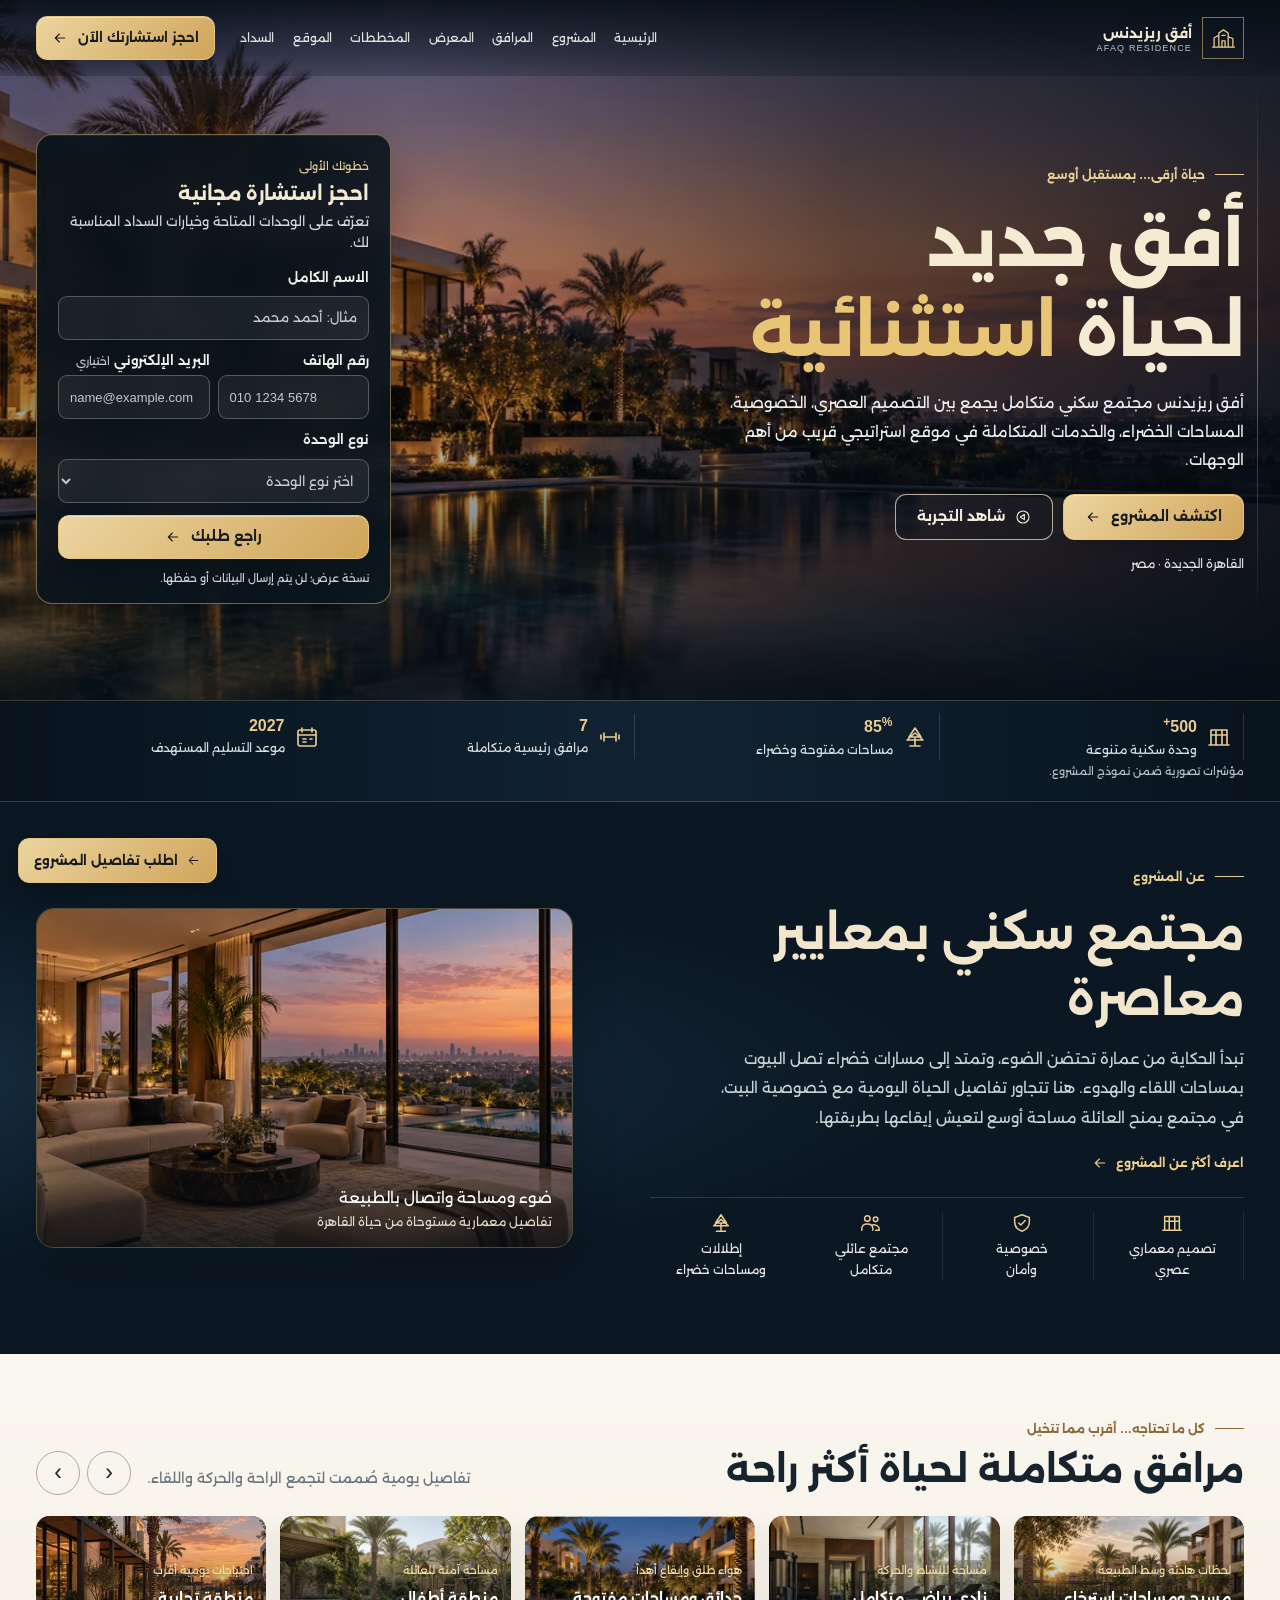
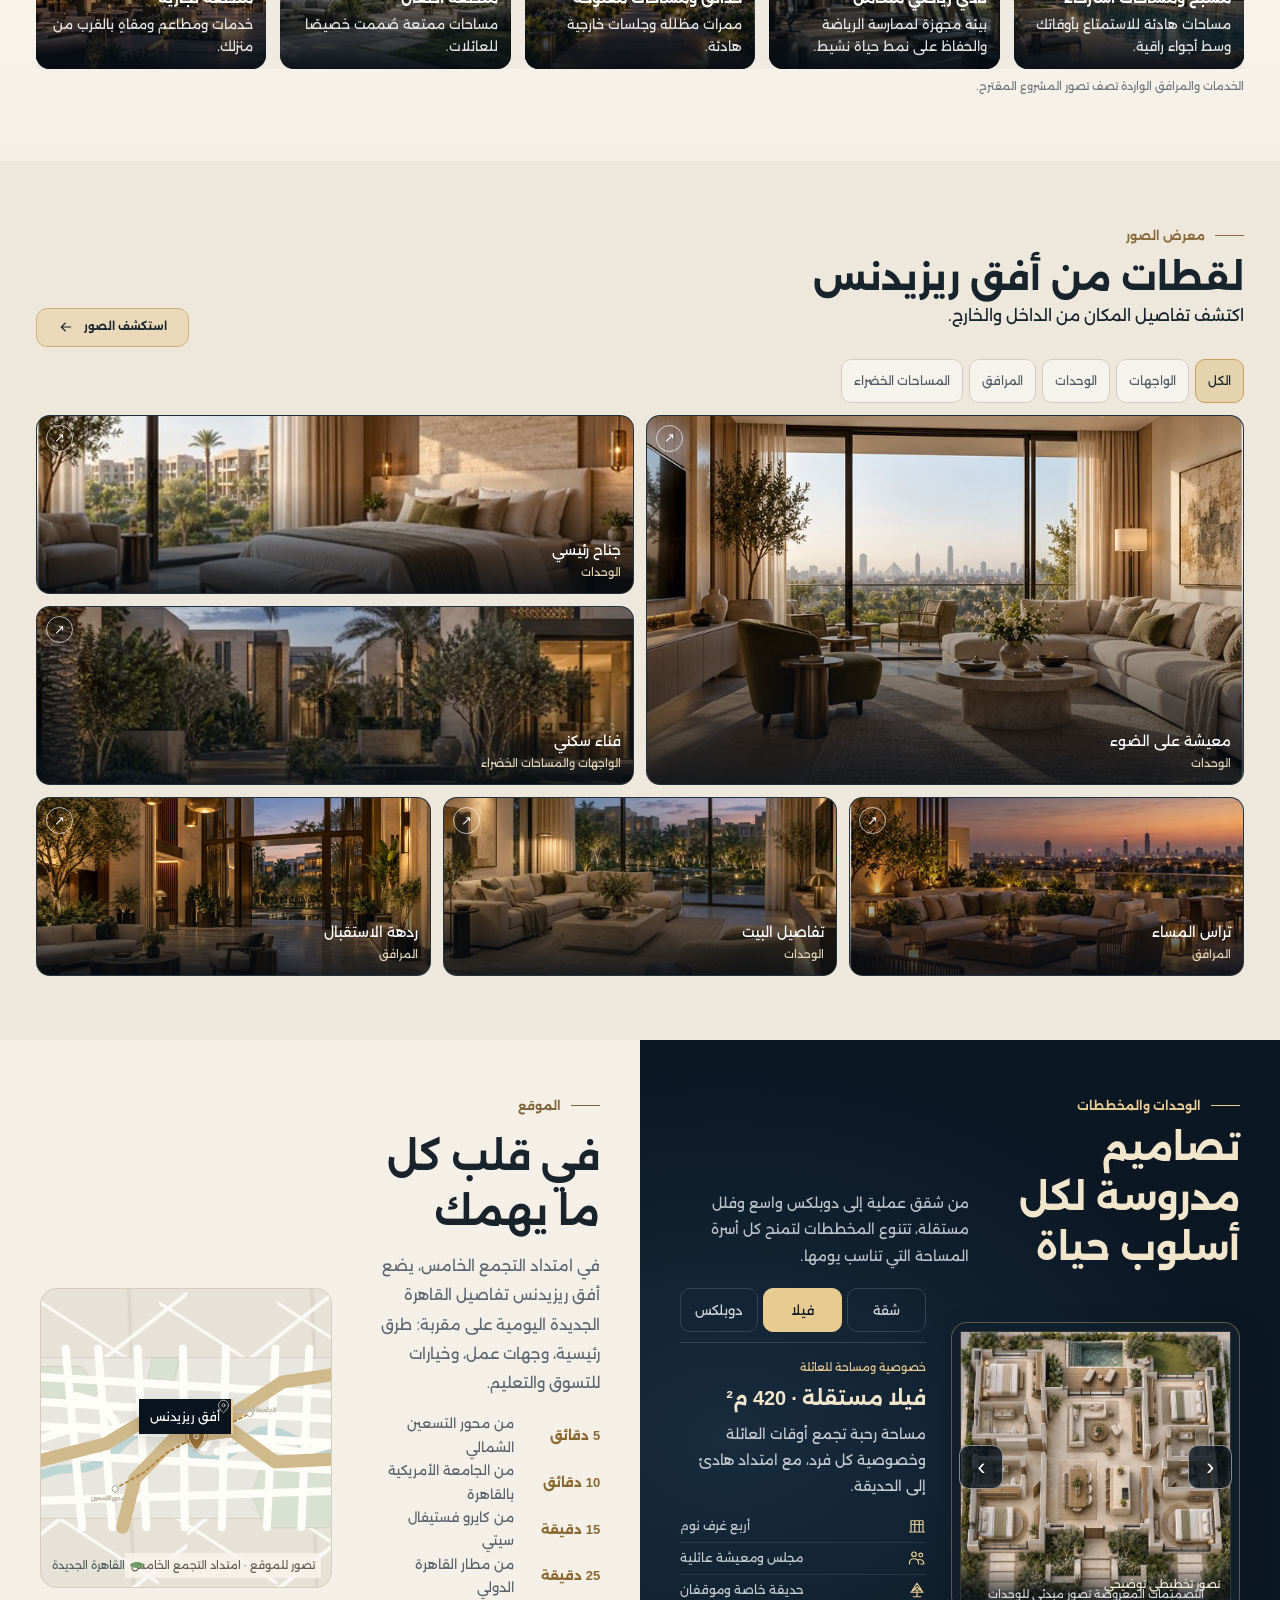
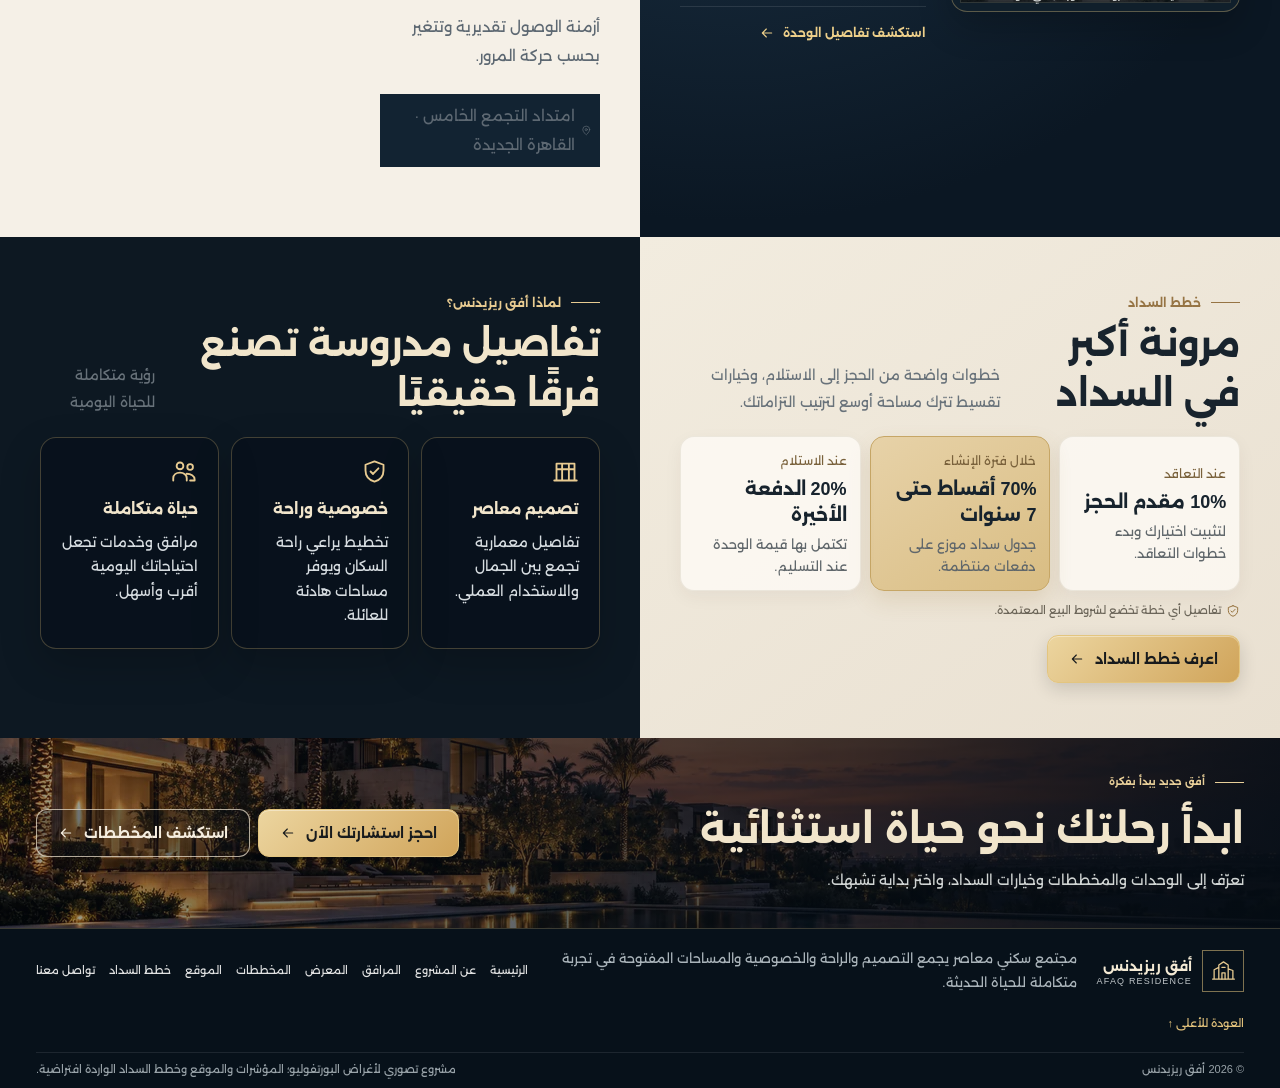
==== commit b5949a2c: "Clarify public inquiry form notice" ====
--- a/2/index.html
+++ b/2/index.html
@@ -111,7 +111,7 @@
               <option value="" selected disabled>اختر نوع الوحدة</option><option value="apartment">شقة</option><option value="duplex">دوبلكس</option><option value="villa">فيلا</option><option value="undecided">أرغب في معرفة الخيارات</option>
             </select>
             <button class="button button-gold form-submit" type="button" data-inquiry-review>راجع طلبك <svg aria-hidden="true"><use href="#i-arrow"/></svg></button>
-            <p class="form-privacy">نسخة عرض محلية؛ لن يتم إرسال البيانات أو حفظها.</p>
+            <p class="form-privacy">نسخة عرض؛ لن يتم إرسال البيانات أو حفظها.</p>
             <p class="form-status" data-form-status role="status" aria-live="polite" hidden></p>
           </div>
         </aside>
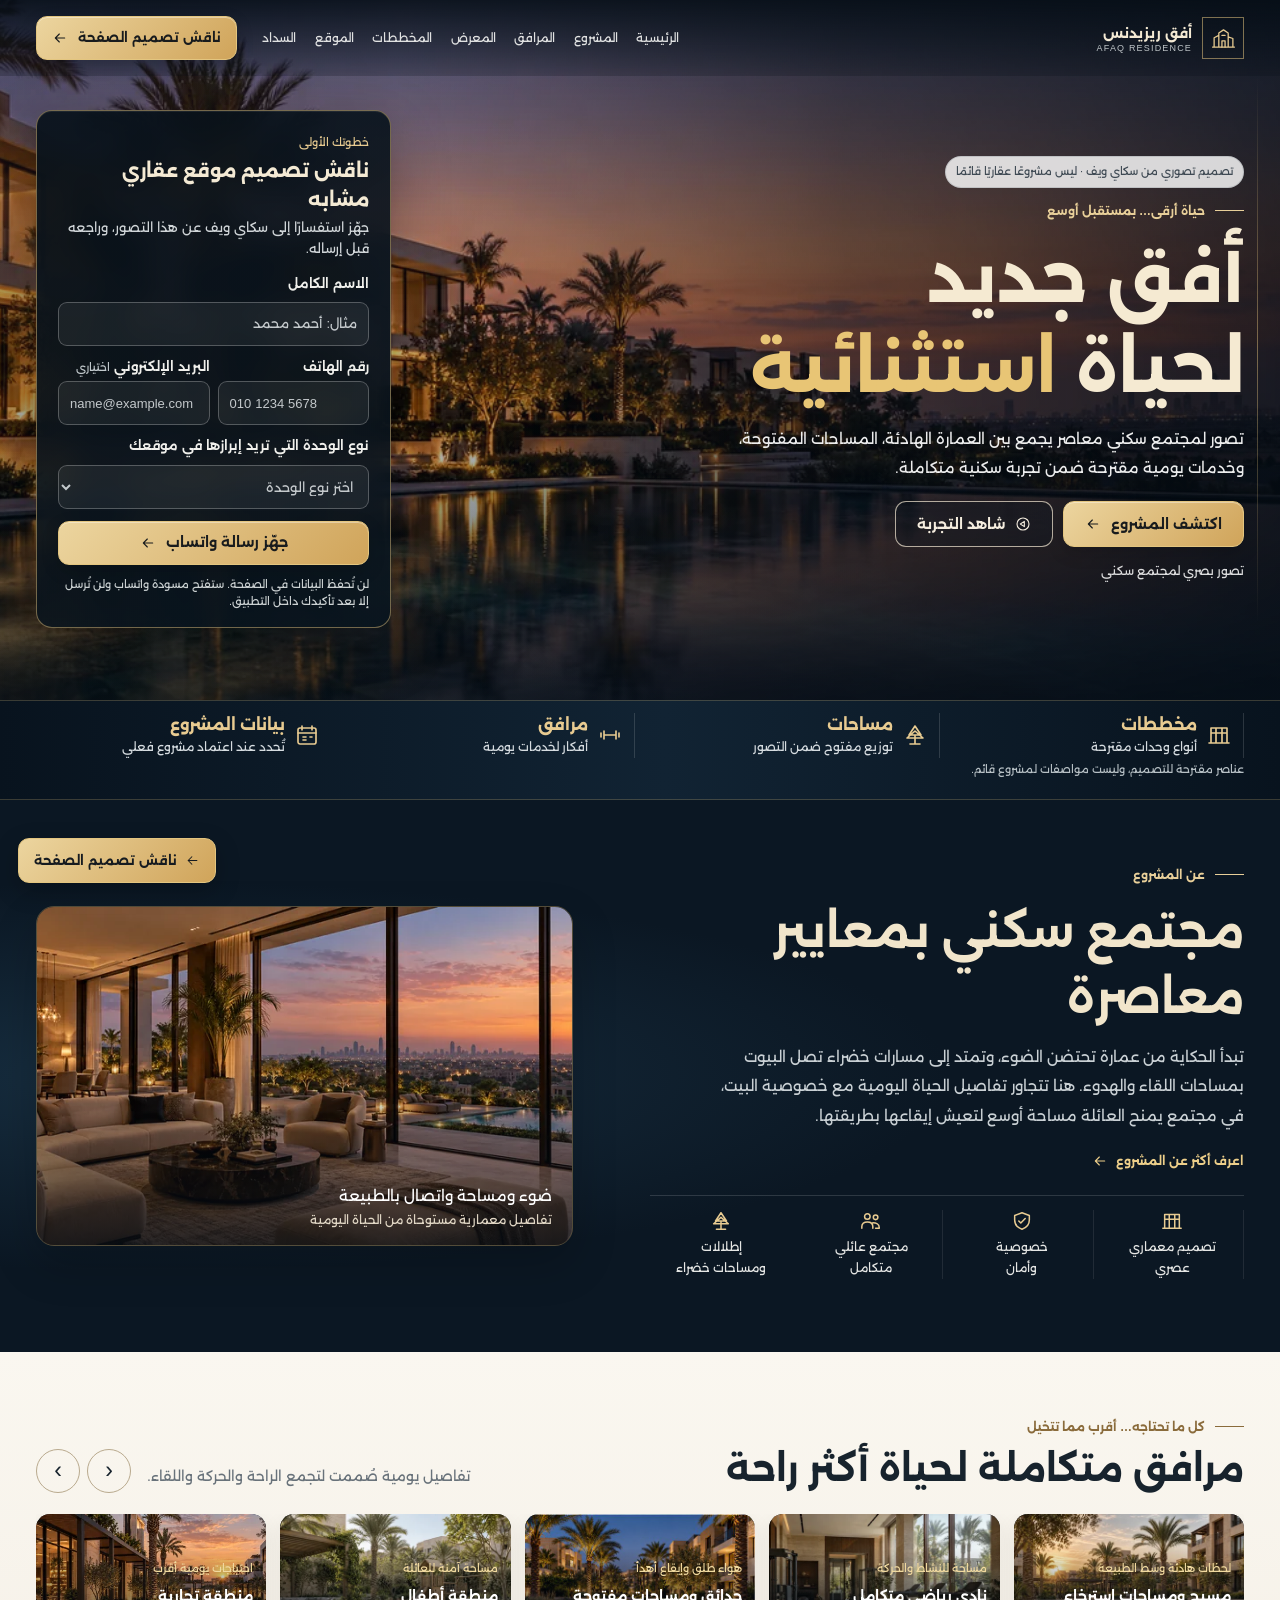
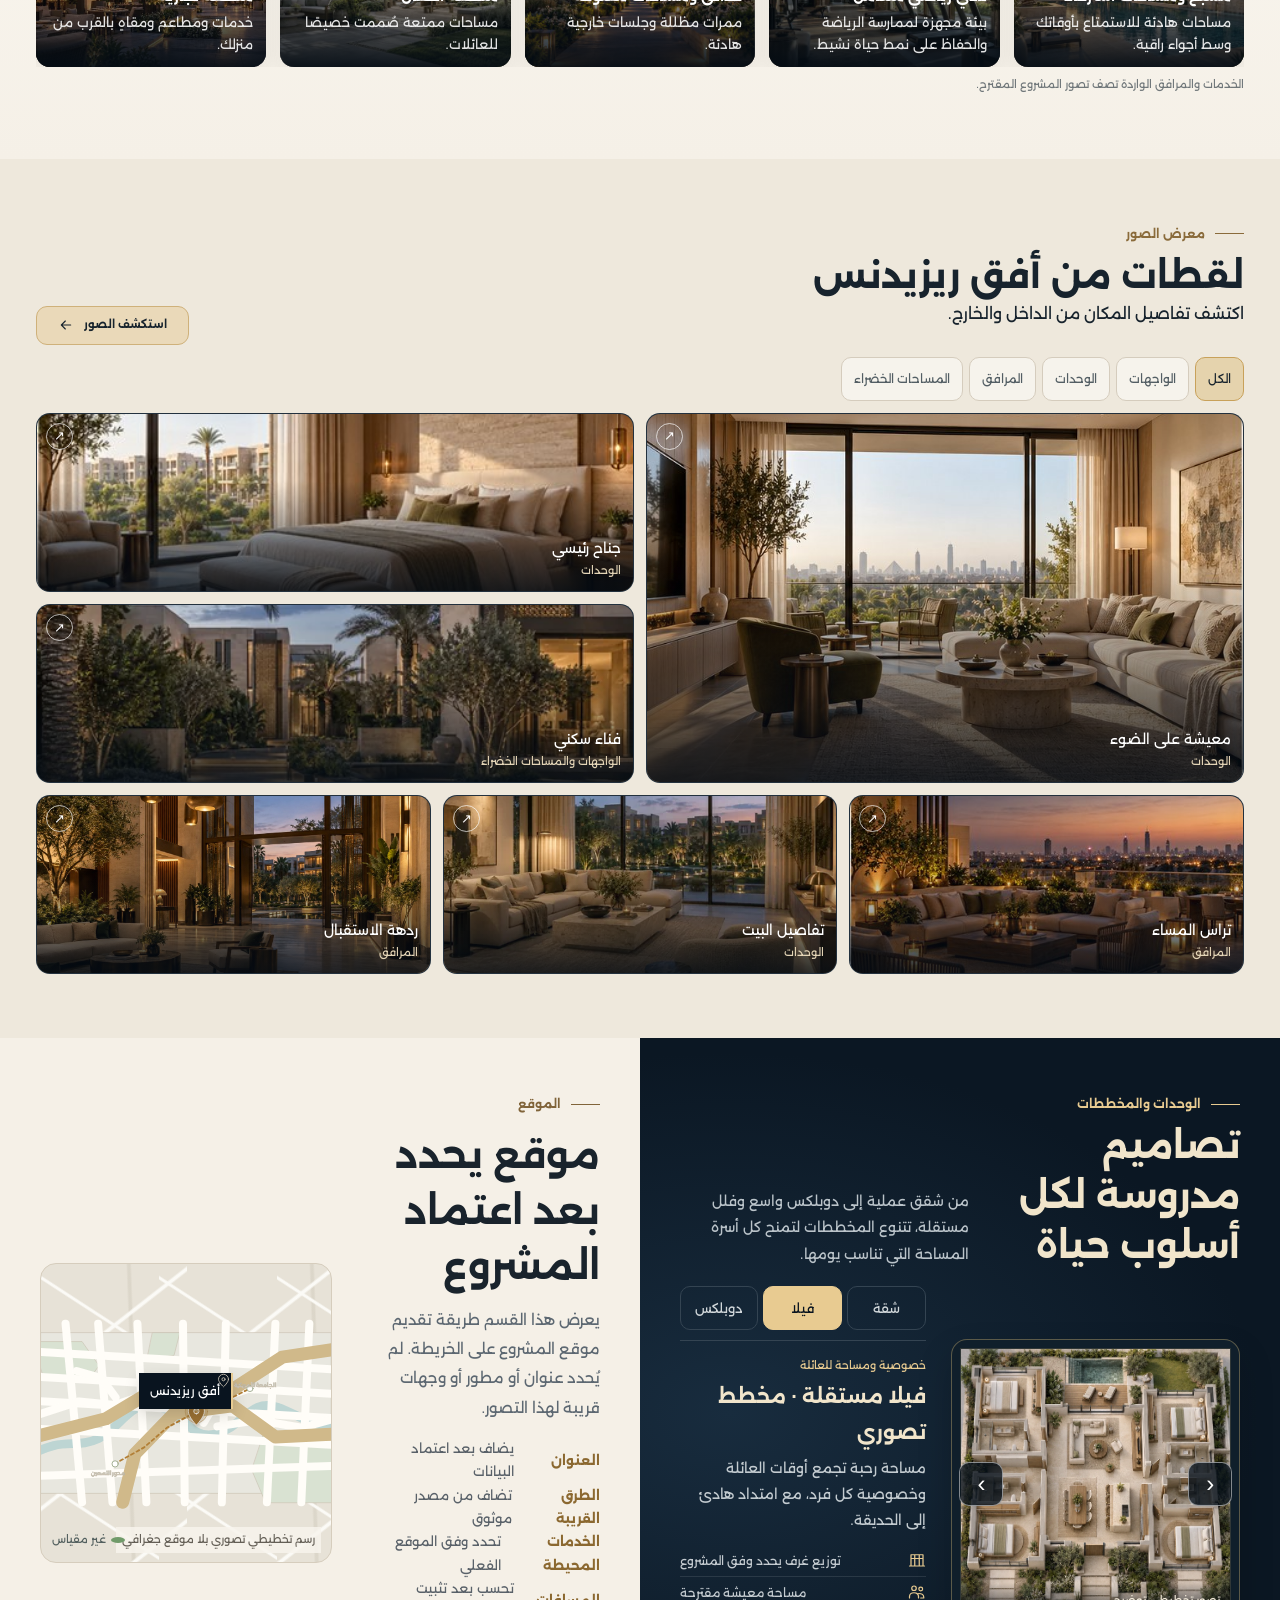
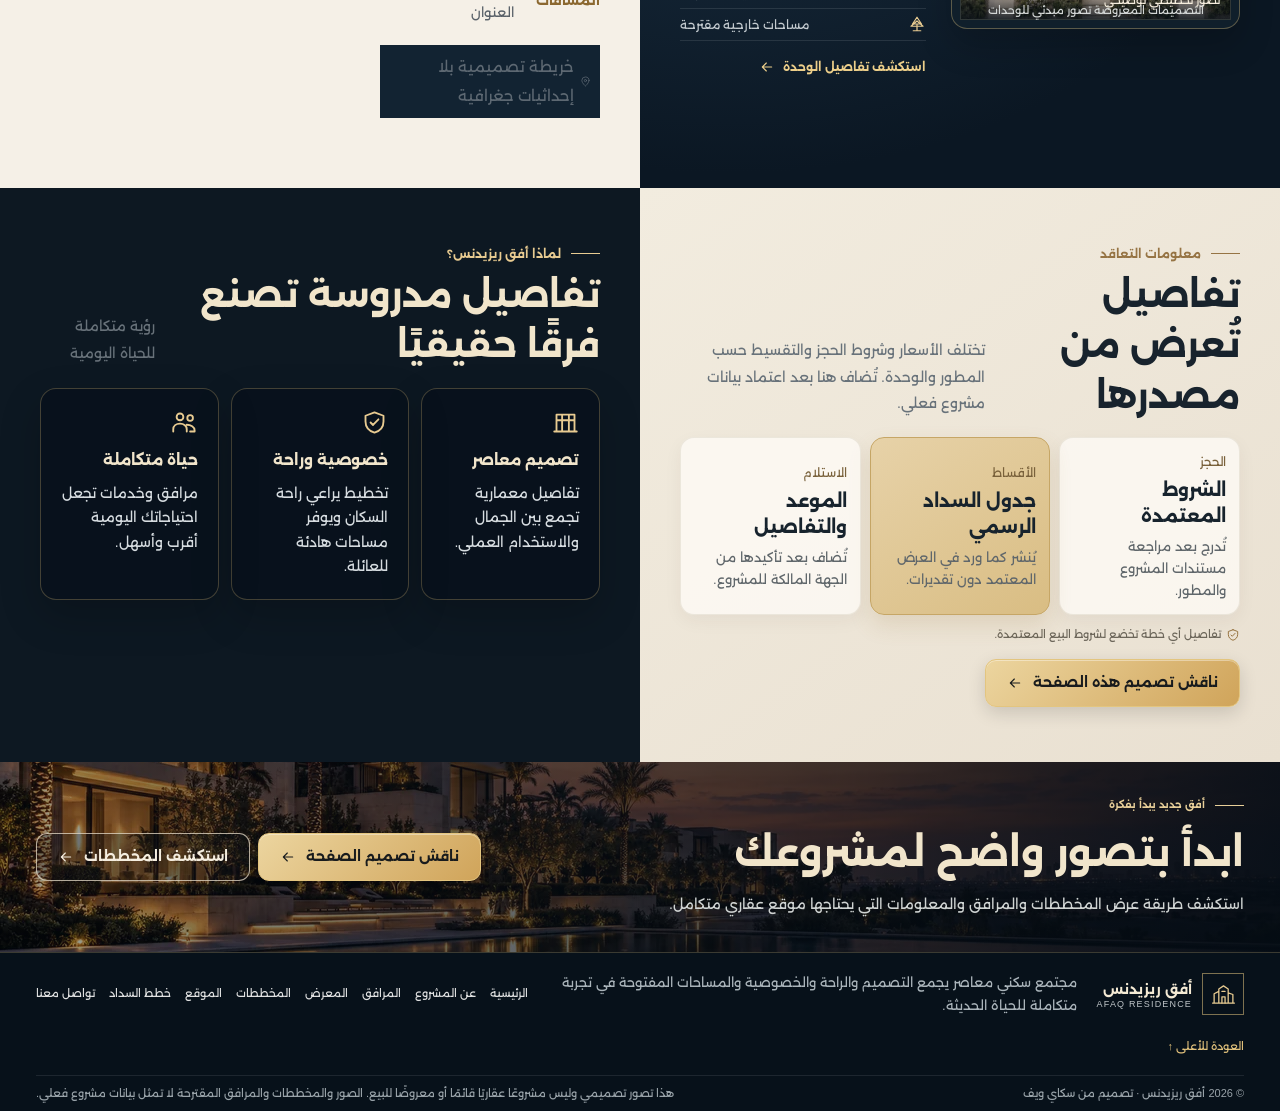
==== commit e7eca8f0: "Make concept inquiries transparent and actionable" ====
--- a/2/index.html
+++ b/2/index.html
@@ -4,33 +4,33 @@
   <meta charset="utf-8">
   <meta name="viewport" content="width=device-width, initial-scale=1">
   <meta name="theme-color" content="#08131e">
+  <meta name="robots" content="noindex,follow">
   <link rel="preload" href="assets/alexandria-arabic.woff2" as="font" type="font/woff2" crossorigin>
-  <meta name="description" content="اكتشف أفق ريزيدنس، مجتمع سكني معاصر يجمع التصميم والراحة والخصوصية والمساحات المفتوحة في القاهرة الجديدة.">
+  <meta name="description" content="تصميم تصوري لموقع مشروع سكني باسم أفق ريزيدنس، يعرض اتجاهًا بصريًا ومخططات ومرافق مقترحة دون تمثيل مشروع عقاري قائم.">
   <meta property="og:type" content="website">
   <meta property="og:locale" content="ar_EG">
-  <meta property="og:title" content="أفق ريزيدنس | مجتمع سكني راقٍ في القاهرة الجديدة">
-  <meta property="og:description" content="أفق ريزيدنس مجتمع سكني في القاهرة الجديدة، بتفاصيل تجمع الخصوصية والراحة والمساحات المفتوحة.">
+  <meta property="og:title" content="أفق ريزيدنس | تصميم تصوري لموقع عقاري">
+  <meta property="og:description" content="اتجاه بصري ومحتوى مقترح لموقع مشروع سكني، من تصميم سكاي ويف.">
+  <meta property="og:url" content="https://realestate.skywaveads.com/">
   <meta property="og:image" content="assets/afaq-sunset-hero.webp">
   <meta property="og:image:alt" content="تصور معماري لمساكن عصرية وحدائق ومسبح عند الغروب">
   <meta property="og:image:width" content="1942">
   <meta property="og:image:height" content="809">
   <meta name="twitter:card" content="summary_large_image">
-  <meta name="twitter:title" content="أفق ريزيدنس | مجتمع سكني راقٍ في القاهرة الجديدة">
-  <meta name="twitter:description" content="أفق ريزيدنس مجتمع سكني في القاهرة الجديدة، بتفاصيل تجمع الخصوصية والراحة والمساحات المفتوحة.">
+  <meta name="twitter:title" content="أفق ريزيدنس | تصميم تصوري لموقع عقاري">
+  <meta name="twitter:description" content="اتجاه بصري ومحتوى مقترح لموقع مشروع سكني، من تصميم سكاي ويف.">
 <meta name="twitter:image" content="assets/afaq-sunset-hero.webp">
 <meta name="twitter:image:alt" content="تصور معماري لمساكن عصرية وحدائق ومسبح عند الغروب">
-<title>أفق ريزيدنس | مجتمع سكني راقٍ في القاهرة الجديدة</title>
+<title>أفق ريزيدنس | تصميم تصوري لموقع عقاري</title>
+<link rel="canonical" href="https://realestate.skywaveads.com/">
 <script type="application/ld+json">
 {
   "@context": "https://schema.org",
   "@type": "WebPage",
-  "name": "أفق ريزيدنس — مجتمع سكني في القاهرة الجديدة",
-  "description": "مجتمع سكني في القاهرة الجديدة يجمع العمارة المعاصرة والمساحات المفتوحة وخيارات متنوعة للوحدات.",
-  "inLanguage": "ar-EG",
-  "about": {
-    "@type": "Thing",
-    "name": "التطوير العمراني والمجتمعات السكنية في القاهرة الجديدة"
-  }
+  "name": "أفق ريزيدنس — تصميم تصوري لموقع عقاري",
+  "description": "نموذج تصميم ومحتوى مقترح لموقع مشروع سكني غير قائم.",
+  "url": "https://realestate.skywaveads.com/",
+  "inLanguage": "ar-EG"
 }
 </script>
 <link rel="icon" type="image/svg+xml" href="assets/afaq-mark.svg">
@@ -69,62 +69,64 @@
       <nav class="desktop-nav" aria-label="التنقل الرئيسي">
         <a href="#top">الرئيسية</a><a href="#project">المشروع</a><a href="#amenities">المرافق</a><a href="#gallery">المعرض</a><a href="#plans">المخططات</a><a href="#location">الموقع</a><a href="#payment">السداد</a>
       </nav>
-      <a class="button button-gold header-cta" href="#inquiry">احجز استشارتك الآن <svg aria-hidden="true"><use href="#i-arrow"/></svg></a>
+      <a class="button button-gold header-cta" href="#inquiry">ناقش تصميم الصفحة <svg aria-hidden="true"><use href="#i-arrow"/></svg></a>
       <button class="menu-toggle" type="button" aria-label="فتح قائمة التنقل" aria-expanded="false" aria-controls="mobile-nav">
         <svg class="menu-icon" aria-hidden="true"><use href="#i-menu"/></svg><svg class="close-icon" aria-hidden="true"><use href="#i-close"/></svg>
       </button>
     </div>
     <nav class="mobile-nav" id="mobile-nav" aria-label="التنقل على الهاتف" hidden>
-      <a href="#top">الرئيسية</a><a href="#project">المشروع</a><a href="#amenities">المرافق</a><a href="#gallery">المعرض</a><a href="#plans">المخططات</a><a href="#location">الموقع</a><a href="#payment">خطط السداد</a><a href="#why-afaq">لماذا أفق</a><a href="#inquiry">تواصل معنا</a><a class="button button-gold" href="#inquiry">احجز استشارتك الآن</a>
+        <a href="#top">الرئيسية</a><a href="#project">المشروع</a><a href="#amenities">المرافق</a><a href="#gallery">المعرض</a><a href="#plans">المخططات</a><a href="#location">الموقع</a><a href="#payment">خطط السداد</a><a href="#why-afaq">لماذا أفق</a><a href="#inquiry">تواصل معنا</a><a class="button button-gold" href="#inquiry">ناقش هذا التصور</a>
     </nav>
   </header>
 
   <main id="main">
     <section class="hero" aria-labelledby="hero-title">
-      <img class="hero-image" src="assets/afaq-sunset-hero.webp" srcset="assets/afaq-sunset-hero-480w.webp 480w, assets/afaq-sunset-hero-768w.webp 768w, assets/afaq-sunset-hero-960w.webp 960w, assets/afaq-sunset-hero-1280w.webp 1280w, assets/afaq-sunset-hero.webp 1942w" sizes="100vw" alt="تصور معماري لمساكن عصرية ومسبح وأفق القاهرة عند الغروب" width="1942" height="809" fetchpriority="high">
+      <img class="hero-image" src="assets/afaq-sunset-hero.webp" srcset="assets/afaq-sunset-hero-480w.webp 480w, assets/afaq-sunset-hero-768w.webp 768w, assets/afaq-sunset-hero-960w.webp 960w, assets/afaq-sunset-hero-1280w.webp 1280w, assets/afaq-sunset-hero.webp 1942w" sizes="100vw" alt="تصور معماري لمساكن عصرية ومسبح عند الغروب" width="1942" height="809" fetchpriority="high">
       <div class="hero-shade" aria-hidden="true"></div>
       <div class="container hero-layout">
         <div class="hero-copy">
+          <p class="concept-badge">تصميم تصوري من سكاي ويف · ليس مشروعًا عقاريًا قائمًا</p>
           <p class="eyebrow"><span></span> حياة أرقى… بمستقبل أوسع</p>
           <h1 id="hero-title">أفق جديد<br>لحياة <em>استثنائية</em></h1>
-          <p class="hero-description">أفق ريزيدنس مجتمع سكني متكامل يجمع بين التصميم العصري، الخصوصية، المساحات الخضراء، والخدمات المتكاملة في موقع استراتيجي قريب من أهم الوجهات.</p>
+          <p class="hero-description">تصور لمجتمع سكني معاصر يجمع بين العمارة الهادئة، المساحات المفتوحة، وخدمات يومية مقترحة ضمن تجربة سكنية متكاملة.</p>
           <div class="hero-actions">
             <a class="button button-gold" href="#project">اكتشف المشروع <svg aria-hidden="true"><use href="#i-arrow"/></svg></a>
             <a class="button button-outline" href="#gallery"><svg aria-hidden="true"><use href="#i-play"/></svg> شاهد التجربة</a>
           </div>
-          <p class="hero-caption">القاهرة الجديدة · مصر</p>
+          <p class="hero-caption">تصور بصري لمجتمع سكني</p>
         </div>
 
         <aside class="inquiry-card" id="inquiry" aria-labelledby="inquiry-title">
           <p class="form-kicker">خطوتك الأولى</p>
-          <h2 id="inquiry-title">احجز استشارة مجانية</h2>
-          <p class="form-intro">تعرّف على الوحدات المتاحة وخيارات السداد المناسبة لك.</p>
-          <div class="inquiry-form" data-inquiry-form role="form" aria-labelledby="inquiry-title">
+          <h2 id="inquiry-title">ناقش تصميم موقع عقاري مشابه</h2>
+          <p class="form-intro">جهّز استفسارًا إلى سكاي ويف عن هذا التصور، وراجعه قبل إرساله.</p>
+          <form class="inquiry-form" data-inquiry-form aria-labelledby="inquiry-title">
             <label for="res-name">الاسم الكامل</label>
             <input id="res-name" name="name" autocomplete="name" minlength="2" maxlength="80" pattern=".*\S.*" required title="يرجى إدخال اسم يحتوي على حرف واحد على الأقل" placeholder="مثال: أحمد محمد">
             <div class="form-row">
               <div><label for="res-phone">رقم الهاتف</label><input id="res-phone" name="phone" type="tel" inputmode="tel" dir="ltr" autocomplete="tel" pattern="(?:\+?(?:20|٢٠|۲۰)|0|٠|۰)?(?:\s|-)*(?:1[0125]|١[٠١٢٥]|۱[۰۱۲۵])(?:(?:\s|-)*[0-9٠-٩۰-۹]){8}" required title="أدخل رقم هاتف مصريًا صحيحًا" placeholder="010 1234 5678"></div>
               <div><label for="res-email">البريد الإلكتروني <span class="optional">اختياري</span></label><input id="res-email" name="email" type="email" autocomplete="email" dir="ltr" placeholder="name@example.com"></div>
             </div>
-            <label for="res-unit">نوع الوحدة</label>
+            <label for="res-unit">نوع الوحدة التي تريد إبرازها في موقعك</label>
             <select id="res-unit" name="unit" required>
               <option value="" selected disabled>اختر نوع الوحدة</option><option value="apartment">شقة</option><option value="duplex">دوبلكس</option><option value="villa">فيلا</option><option value="undecided">أرغب في معرفة الخيارات</option>
             </select>
-            <button class="button button-gold form-submit" type="button" data-inquiry-review>راجع طلبك <svg aria-hidden="true"><use href="#i-arrow"/></svg></button>
-            <p class="form-privacy">نسخة عرض؛ لن يتم إرسال البيانات أو حفظها.</p>
+            <button class="button button-gold form-submit" type="submit">جهّز رسالة واتساب <svg aria-hidden="true"><use href="#i-arrow"/></svg></button>
+            <p class="form-privacy">لن تُحفظ البيانات في الصفحة. ستفتح مسودة واتساب ولن تُرسل إلا بعد تأكيدك داخل التطبيق.</p>
             <p class="form-status" data-form-status role="status" aria-live="polite" hidden></p>
-          </div>
+            <div class="form-contact-options" data-contact-options hidden><a class="button button-gold" data-whatsapp-link target="_blank" rel="noopener noreferrer">مراجعة المسودة على واتساب</a></div>
+          </form>
         </aside>
       </div>
     </section>
 
     <section class="fact-strip" id="facts" aria-label="مؤشرات تصور أفق ريزيدنس">
       <div class="container fact-grid">
-        <div class="fact-item"><svg aria-hidden="true"><use href="#i-window"/></svg><div><strong>500<sup>+</sup></strong><span>وحدة سكنية متنوعة</span></div></div>
-        <div class="fact-item"><svg aria-hidden="true"><use href="#i-tree"/></svg><div><strong>85<sup>%</sup></strong><span>مساحات مفتوحة وخضراء</span></div></div>
-        <div class="fact-item"><svg aria-hidden="true"><use href="#i-gym"/></svg><div><strong>7</strong><span>مرافق رئيسية متكاملة</span></div></div>
-        <div class="fact-item"><svg aria-hidden="true"><use href="#i-calendar"/></svg><div><strong>2027</strong><span>موعد التسليم المستهدف</span></div></div>
-        <p class="fact-disclaimer">مؤشرات تصورية ضمن نموذج المشروع.</p>
+        <div class="fact-item"><svg aria-hidden="true"><use href="#i-window"/></svg><div><strong>مخططات</strong><span>أنواع وحدات مقترحة</span></div></div>
+        <div class="fact-item"><svg aria-hidden="true"><use href="#i-tree"/></svg><div><strong>مساحات</strong><span>توزيع مفتوح ضمن التصور</span></div></div>
+        <div class="fact-item"><svg aria-hidden="true"><use href="#i-gym"/></svg><div><strong>مرافق</strong><span>أفكار لخدمات يومية</span></div></div>
+        <div class="fact-item"><svg aria-hidden="true"><use href="#i-calendar"/></svg><div><strong>بيانات المشروع</strong><span>تُحدد عند اعتماد مشروع فعلي</span></div></div>
+        <p class="fact-disclaimer">عناصر مقترحة للتصميم، وليست مواصفات لمشروع قائم.</p>
       </div>
     </section>
 
@@ -143,8 +145,8 @@
           </ul>
         </div>
         <figure class="project-photo">
-          <img src="assets/afaq-project-interior.webp" srcset="assets/afaq-project-interior-480w.webp 480w, assets/afaq-project-interior-768w.webp 768w, assets/afaq-project-interior-960w.webp 960w, assets/afaq-project-interior-1280w.webp 1280w, assets/afaq-project-interior.webp 1774w" sizes="(max-width: 680px) calc(100vw - 40px), (max-width: 900px) 51vw, 50vw" alt="تصور لغرفة معيشة تطل على حدائق ومسبح وأفق القاهرة عند الغروب" width="1774" height="887" loading="lazy" decoding="async">
-          <figcaption><span>ضوء ومساحة واتصال بالطبيعة</span><small>تفاصيل معمارية مستوحاة من حياة القاهرة</small></figcaption>
+          <img src="assets/afaq-project-interior.webp" srcset="assets/afaq-project-interior-480w.webp 480w, assets/afaq-project-interior-768w.webp 768w, assets/afaq-project-interior-960w.webp 960w, assets/afaq-project-interior-1280w.webp 1280w, assets/afaq-project-interior.webp 1774w" sizes="(max-width: 680px) calc(100vw - 40px), (max-width: 900px) 51vw, 50vw" alt="تصور لغرفة معيشة تطل على حدائق ومسبح عند الغروب" width="1774" height="887" loading="lazy" decoding="async">
+          <figcaption><span>ضوء ومساحة واتصال بالطبيعة</span><small>تفاصيل معمارية مستوحاة من الحياة اليومية</small></figcaption>
         </figure>
       </div>
     </section>
@@ -175,7 +177,7 @@
           <div class="carousel-controls" aria-label="التنقل بين الصور"><button class="round-control" type="button" data-rail-control="gallery" data-direction="next" aria-label="الصور التالية">‹</button><button class="round-control" type="button" data-rail-control="gallery" data-direction="prev" aria-label="الصور السابقة">›</button></div>
         </div>
         <div class="gallery-grid image-rail" id="gallery-grid" data-horizontal-rail="gallery" aria-label="معرض صور أفق ريزيدنس">
-          <button class="gallery-card gallery-card-large" type="button" data-gallery-item="interior" data-gallery-open data-src="assets/afaq-gallery-living.jpg" data-alt="تصميم معيشة معاصر يفتح الواجهة على الضوء وحدائق القاهرة الجديدة"><img src="assets/afaq-gallery-living.jpg" srcset="assets/afaq-gallery-living-480w.jpg 480w, assets/afaq-gallery-living.jpg 768w" sizes="(max-width: 680px) 100vw, 50vw" alt="" width="768" height="512" loading="lazy" decoding="async"><span>معيشة على الضوء <small>الوحدات</small></span><i aria-hidden="true">↗</i></button>
+          <button class="gallery-card gallery-card-large" type="button" data-gallery-item="interior" data-gallery-open data-src="assets/afaq-gallery-living.jpg" data-alt="تصور لغرفة معيشة معاصرة يدخلها الضوء"><img src="assets/afaq-gallery-living.jpg" srcset="assets/afaq-gallery-living-480w.jpg 480w, assets/afaq-gallery-living.jpg 768w" sizes="(max-width: 680px) 100vw, 50vw" alt="" width="768" height="512" loading="lazy" decoding="async"><span>معيشة على الضوء <small>الوحدات</small></span><i aria-hidden="true">↗</i></button>
           <button class="gallery-card" type="button" data-gallery-item="interior" data-gallery-open data-src="assets/afaq-gallery-bedroom.jpg" data-alt="جناح رئيسي هادئ بمواد طبيعية وإطلالة على المساحات الخضراء"><img src="assets/afaq-gallery-bedroom.jpg" srcset="assets/afaq-gallery-bedroom-480w.jpg 480w, assets/afaq-gallery-bedroom.jpg 768w" sizes="(max-width: 680px) 78vw, 20vw" alt="" width="768" height="512" loading="lazy" decoding="async"><span>جناح رئيسي <small>الوحدات</small></span><i aria-hidden="true">↗</i></button>
           <button class="gallery-card" type="button" data-gallery-item="exterior landscape" data-gallery-open data-src="assets/residence-courtyard.webp" data-alt="فناء سكني محاط بالواجهات الحجرية ومسارات المياه"><img src="assets/residence-courtyard.webp" srcset="assets/residence-courtyard-480w.webp 480w, assets/residence-courtyard-768w.webp 768w, assets/residence-courtyard-960w.webp 960w, assets/residence-courtyard-1280w.webp 1280w, assets/residence-courtyard.webp 1536w" sizes="(max-width: 680px) 78vw, 20vw" alt="" width="1536" height="1024" loading="lazy" decoding="async"><span>فناء سكني <small>الواجهات والمساحات الخضراء</small></span><i aria-hidden="true">↗</i></button>
           <button class="gallery-card" type="button" data-gallery-item="amenities" data-gallery-open data-src="assets/afaq-gallery-terrace.jpg" data-alt="تراس مسائي بأثاث خارجي وإضاءة دافئة وإطلالات على المدينة"><img src="assets/afaq-gallery-terrace.jpg" srcset="assets/afaq-gallery-terrace-480w.jpg 480w, assets/afaq-gallery-terrace.jpg 768w" sizes="(max-width: 680px) 78vw, 20vw" alt="" width="768" height="512" loading="lazy" decoding="async"><span>تراس المساء <small>المرافق</small></span><i aria-hidden="true">↗</i></button>
@@ -234,7 +236,7 @@
             <div class="unit-tabs" role="tablist" aria-label="اختيار نوع الوحدة">
               <button type="button" role="tab" id="tab-apartment" aria-controls="panel-apartment" aria-selected="false" tabindex="-1" data-unit-tab="apartment">شقة</button><button type="button" role="tab" id="tab-villa" aria-controls="panel-villa" aria-selected="true" data-unit-tab="villa">فيلا</button><button type="button" role="tab" id="tab-duplex" aria-controls="panel-duplex" aria-selected="false" tabindex="-1" data-unit-tab="duplex">دوبلكس</button>
             </div>
-              <div class="unit-panel" id="panel-villa" role="tabpanel" aria-labelledby="tab-villa" data-unit-panel="villa" aria-live="polite"><p class="panel-kicker">خصوصية ومساحة للعائلة</p><h3>فيلا مستقلة · 420 م²</h3><p>مساحة رحبة تجمع أوقات العائلة وخصوصية كل فرد، مع امتداد هادئ إلى الحديقة.</p><ul class="unit-facts"><li><svg aria-hidden="true"><use href="#i-window"/></svg><span>أربع غرف نوم</span></li><li><svg aria-hidden="true"><use href="#i-family"/></svg><span>مجلس ومعيشة عائلية</span></li><li><svg aria-hidden="true"><use href="#i-tree"/></svg><span>حديقة خاصة وموقفان</span></li></ul></div>
+              <div class="unit-panel" id="panel-villa" role="tabpanel" aria-labelledby="tab-villa" data-unit-panel="villa" aria-live="polite"><p class="panel-kicker">خصوصية ومساحة للعائلة</p><h3>فيلا مستقلة · مخطط تصوري</h3><p>مساحة رحبة تجمع أوقات العائلة وخصوصية كل فرد، مع امتداد هادئ إلى الحديقة.</p><ul class="unit-facts"><li><svg aria-hidden="true"><use href="#i-window"/></svg><span>توزيع غرف يحدد وفق المشروع</span></li><li><svg aria-hidden="true"><use href="#i-family"/></svg><span>مساحة معيشة مقترحة</span></li><li><svg aria-hidden="true"><use href="#i-tree"/></svg><span>مساحات خارجية مقترحة</span></li></ul></div>
               <div class="unit-panel" id="panel-duplex" role="tabpanel" aria-labelledby="tab-duplex" data-unit-panel="duplex" aria-live="polite" hidden><p class="panel-kicker">مرونة على مستويين</p><h3>دوبلكس عائلي · 260 م²</h3><p>توزيع رأسي يفصل أجواء الاستقبال عن مساحة العائلة ويمنح البيت إيقاعًا أكثر مرونة.</p><ul class="unit-facts"><li><span>ثلاث غرف نوم</span></li><li><span>معيشة على مستويين</span></li><li><span>تراس خاص</span></li></ul></div>
               <div class="unit-panel" id="panel-apartment" role="tabpanel" aria-labelledby="tab-apartment" data-unit-panel="apartment" aria-live="polite" hidden><p class="panel-kicker">تفاصيل عملية كل يوم</p><h3>شقة عائلية · 145 م²</h3><p>مساحات مترابطة تستقبل الضوء الطبيعي وتترك للعائلة حرية ترتيب يومها.</p><ul class="unit-facts"><li><span>ثلاث غرف نوم</span></li><li><span>معيشة وطعام متصلان</span></li><li><span>مساحة تخزين مخصصة</span></li></ul></div>
             <a class="text-link" href="#inquiry">استكشف تفاصيل الوحدة <svg aria-hidden="true"><use href="#i-arrow"/></svg></a>
@@ -245,8 +247,8 @@
 
     <section class="section location-section" id="location" aria-labelledby="location-title">
       <div class="container location-grid">
-        <div class="location-copy"><p class="eyebrow"><span></span> الموقع</p><h2 id="location-title">في قلب كل ما يهمك</h2><p>في امتداد التجمع الخامس، يضع أفق ريزيدنس تفاصيل القاهرة الجديدة اليومية على مقربة: طرق رئيسية، وجهات عمل، وخيارات للتسوق والتعليم.</p><div class="location-points"><span><b>5 دقائق</b> من محور التسعين الشمالي</span><span><b>10 دقائق</b> من الجامعة الأمريكية بالقاهرة</span><span><b>15 دقيقة</b> من كايرو فستيفال سيتي</span><span><b>25 دقيقة</b> من مطار القاهرة الدولي</span></div><p class="micro-disclaimer">أزمنة الوصول تقديرية وتتغير بحسب حركة المرور.</p><p class="location-note"><svg aria-hidden="true"><use href="#i-pin"/></svg> امتداد التجمع الخامس · القاهرة الجديدة</p></div>
-        <div class="map-visual" role="img" aria-label="رسم تخطيطي توضيحي لموقع مقترح في القاهرة الجديدة">
+        <div class="location-copy"><p class="eyebrow"><span></span> الموقع</p><h2 id="location-title">موقع يحدد بعد اعتماد المشروع</h2><p>يعرض هذا القسم طريقة تقديم موقع المشروع على الخريطة. لم يُحدد عنوان أو مطور أو وجهات قريبة لهذا التصور.</p><div class="location-points"><span><b>العنوان</b> يضاف بعد اعتماد البيانات</span><span><b>الطرق القريبة</b> تضاف من مصدر موثوق</span><span><b>الخدمات المحيطة</b> تحدد وفق الموقع الفعلي</span><span><b>المسافات</b> تحسب بعد تثبيت العنوان</span></div><p class="location-note"><svg aria-hidden="true"><use href="#i-pin"/></svg> خريطة تصميمية بلا إحداثيات جغرافية</p></div>
+        <div class="map-visual" role="img" aria-label="رسم تخطيطي تجريدي لتوضيح طريقة عرض موقع مشروع مستقبلي">
           <svg viewBox="0 0 650 360" aria-hidden="true">
             <rect class="map-ground" width="650" height="360"/>
             <path class="map-park" d="M-20 20h112l38 54-28 38-95-11zM500 224l176 18v139H503l-31-73zM250 0h61l-13 51-60 8z"/>
@@ -265,7 +267,7 @@
             <circle class="map-pin-halo" cx="348" cy="177" r="25"/>
             <path class="map-pin" d="M348 158c-10 0-18 8-18 18 0 13 18 31 18 31s18-18 18-31c0-10-8-18-18-18Zm0 24a6 6 0 1 1 0-12 6 6 0 0 1 0 12Z"/>
           </svg>
-          <span class="map-label"><svg aria-hidden="true"><use href="#i-pin"/></svg> أفق ريزيدنس</span><span class="map-caption">تصور للموقع · امتداد التجمع الخامس</span><span class="map-scale" aria-hidden="true"><i></i> القاهرة الجديدة</span>
+          <span class="map-label"><svg aria-hidden="true"><use href="#i-pin"/></svg> أفق ريزيدنس</span><span class="map-caption">رسم تخطيطي تصوري بلا موقع جغرافي</span><span class="map-scale" aria-hidden="true"><i></i> غير مقياس</span>
         </div>
       </div>
     </section>
@@ -274,12 +276,12 @@
     <div class="feature-pair feature-pair-proof">
     <section class="section payment-section" id="payment" aria-labelledby="payment-title">
       <div class="container">
-          <div class="section-heading"><div><p class="eyebrow"><span></span> خطط السداد</p><h2 id="payment-title">مرونة أكبر في السداد</h2></div><p>خطوات واضحة من الحجز إلى الاستلام، وخيارات تقسيط تترك مساحة أوسع لترتيب التزاماتك.</p></div>
-        <div class="payment-grid" role="group" aria-label="خيارات سداد مرنة">
-          <article><span>عند التعاقد</span><strong>10% مقدم الحجز</strong><p>لتثبيت اختيارك وبدء خطوات التعاقد.</p></article><article class="payment-featured"><span>خلال فترة الإنشاء</span><strong>70% أقساط حتى 7 سنوات</strong><p>جدول سداد موزع على دفعات منتظمة.</p></article><article><span>عند الاستلام</span><strong>20% الدفعة الأخيرة</strong><p>تكتمل بها قيمة الوحدة عند التسليم.</p></article>
+          <div class="section-heading"><div><p class="eyebrow"><span></span> معلومات التعاقد</p><h2 id="payment-title">تفاصيل تُعرض من مصدرها</h2></div><p>تختلف الأسعار وشروط الحجز والتقسيط حسب المطور والوحدة. تُضاف هنا بعد اعتماد بيانات مشروع فعلي.</p></div>
+        <div class="payment-grid" role="group" aria-label="بيانات التعاقد المطلوبة للمشروع الفعلي">
+          <article><span>الحجز</span><strong>الشروط المعتمدة</strong><p>تُدرج بعد مراجعة مستندات المشروع والمطور.</p></article><article class="payment-featured"><span>الأقساط</span><strong>جدول السداد الرسمي</strong><p>يُنشر كما ورد في العرض المعتمد دون تقديرات.</p></article><article><span>الاستلام</span><strong>الموعد والتفاصيل</strong><p>تُضاف بعد تأكيدها من الجهة المالكة للمشروع.</p></article>
         </div>
         <p class="payment-footnote"><svg aria-hidden="true"><use href="#i-shield"/></svg> تفاصيل أي خطة تخضع لشروط البيع المعتمدة.</p>
-        <a class="button button-gold payment-cta" href="#inquiry">اعرف خطط السداد <svg aria-hidden="true"><use href="#i-arrow"/></svg></a>
+        <a class="button button-gold payment-cta" href="#inquiry">ناقش تصميم هذه الصفحة <svg aria-hidden="true"><use href="#i-arrow"/></svg></a>
       </div>
     </section>
 
@@ -298,7 +300,7 @@
     </section>
     </div>
 
-    <section class="final-cta" aria-labelledby="final-title"><div class="final-cta-image" aria-hidden="true"></div><div class="container final-cta-inner"><div><p class="eyebrow"><span></span> أفق جديد يبدأ بفكرة</p><h2 id="final-title">ابدأ رحلتك نحو حياة استثنائية</h2><p>تعرّف إلى الوحدات والمخططات وخيارات السداد، واختر بداية تشبهك.</p></div><div class="final-actions"><a class="button button-gold" href="#inquiry">احجز استشارتك الآن <svg aria-hidden="true"><use href="#i-arrow"/></svg></a><a class="button button-outline" href="#plans">استكشف المخططات <svg aria-hidden="true"><use href="#i-arrow"/></svg></a></div></div></section>
+    <section class="final-cta" aria-labelledby="final-title"><div class="final-cta-image" aria-hidden="true"></div><div class="container final-cta-inner"><div><p class="eyebrow"><span></span> أفق جديد يبدأ بفكرة</p><h2 id="final-title">ابدأ بتصور واضح لمشروعك</h2><p>استكشف طريقة عرض المخططات والمرافق والمعلومات التي يحتاجها موقع عقاري متكامل.</p></div><div class="final-actions"><a class="button button-gold" href="#inquiry">ناقش تصميم الصفحة <svg aria-hidden="true"><use href="#i-arrow"/></svg></a><a class="button button-outline" href="#plans">استكشف المخططات <svg aria-hidden="true"><use href="#i-arrow"/></svg></a></div></div></section>
   </main>
 
   <footer class="site-footer">
@@ -308,8 +310,8 @@
       <nav class="footer-nav" aria-label="روابط الصفحة"><a href="#top">الرئيسية</a><a href="#project">عن المشروع</a><a href="#amenities">المرافق</a><a href="#gallery">المعرض</a><a href="#plans">المخططات</a><a href="#location">الموقع</a><a href="#payment">خطط السداد</a><a href="#inquiry">تواصل معنا</a></nav>
       <a href="#top" class="back-top">العودة للأعلى ↑</a>
     </div>
-    <div class="container footer-bottom"><span>© 2026 أفق ريزيدنس</span><span>مشروع تصوري لأغراض البورتفوليو؛ المؤشرات والموقع وخطط السداد الواردة افتراضية.</span></div>
+    <div class="container footer-bottom"><span>© 2026 أفق ريزيدنس · تصميم من سكاي ويف</span><span>هذا تصور تصميمي وليس مشروعًا عقاريًا قائمًا أو معروضًا للبيع. الصور والمخططات والمرافق المقترحة لا تمثل بيانات مشروع فعلي.</span></div>
   </footer>
-  <a class="floating-cta" href="#inquiry"><svg aria-hidden="true"><use href="#i-arrow"/></svg><span>اطلب تفاصيل المشروع</span></a>
+  <a class="floating-cta" href="#inquiry"><svg aria-hidden="true"><use href="#i-arrow"/></svg><span>ناقش تصميم الصفحة</span></a>
 </body>
 </html>
--- a/2/styles.css
+++ b/2/styles.css
@@ -579,3 +579,10 @@
   .inquiry-form { gap: 6px; }
   .inquiry-form input, .inquiry-form select { min-height: 46px; }
 }
+
+.form-contact-options { display: grid; gap: 9px; margin-block-start: 8px; }
+.form-contact-options .button { width: 100%; }
+
+.concept-badge { display: inline-flex; width: fit-content; max-width: 100%; margin: 0 0 12px; padding: 6px 10px; color: #3f4a54; background: rgb(255 255 255 / 82%); border: 1px solid rgb(67 84 94 / 18%); border-radius: 999px; font-size: 11px; line-height: 1.6; }
+
+.form-contact-options[hidden] { display: none !important; }
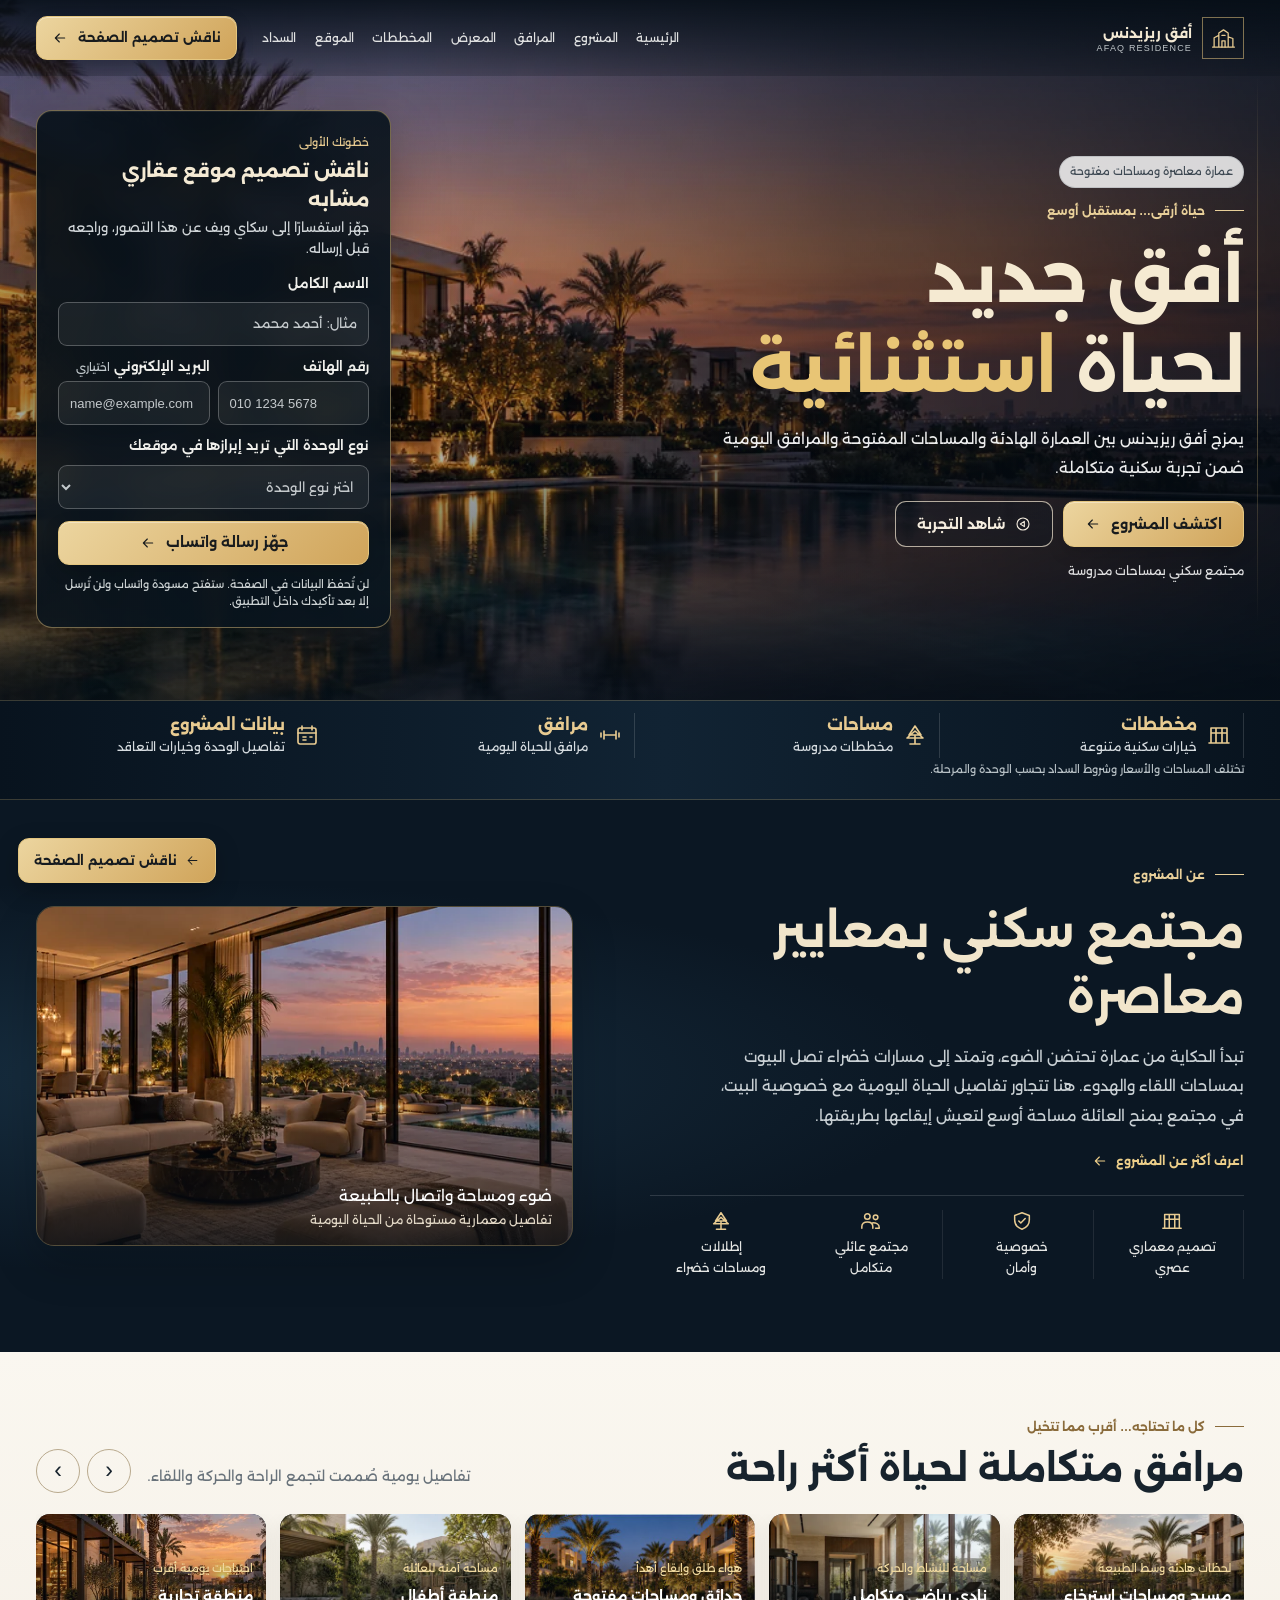
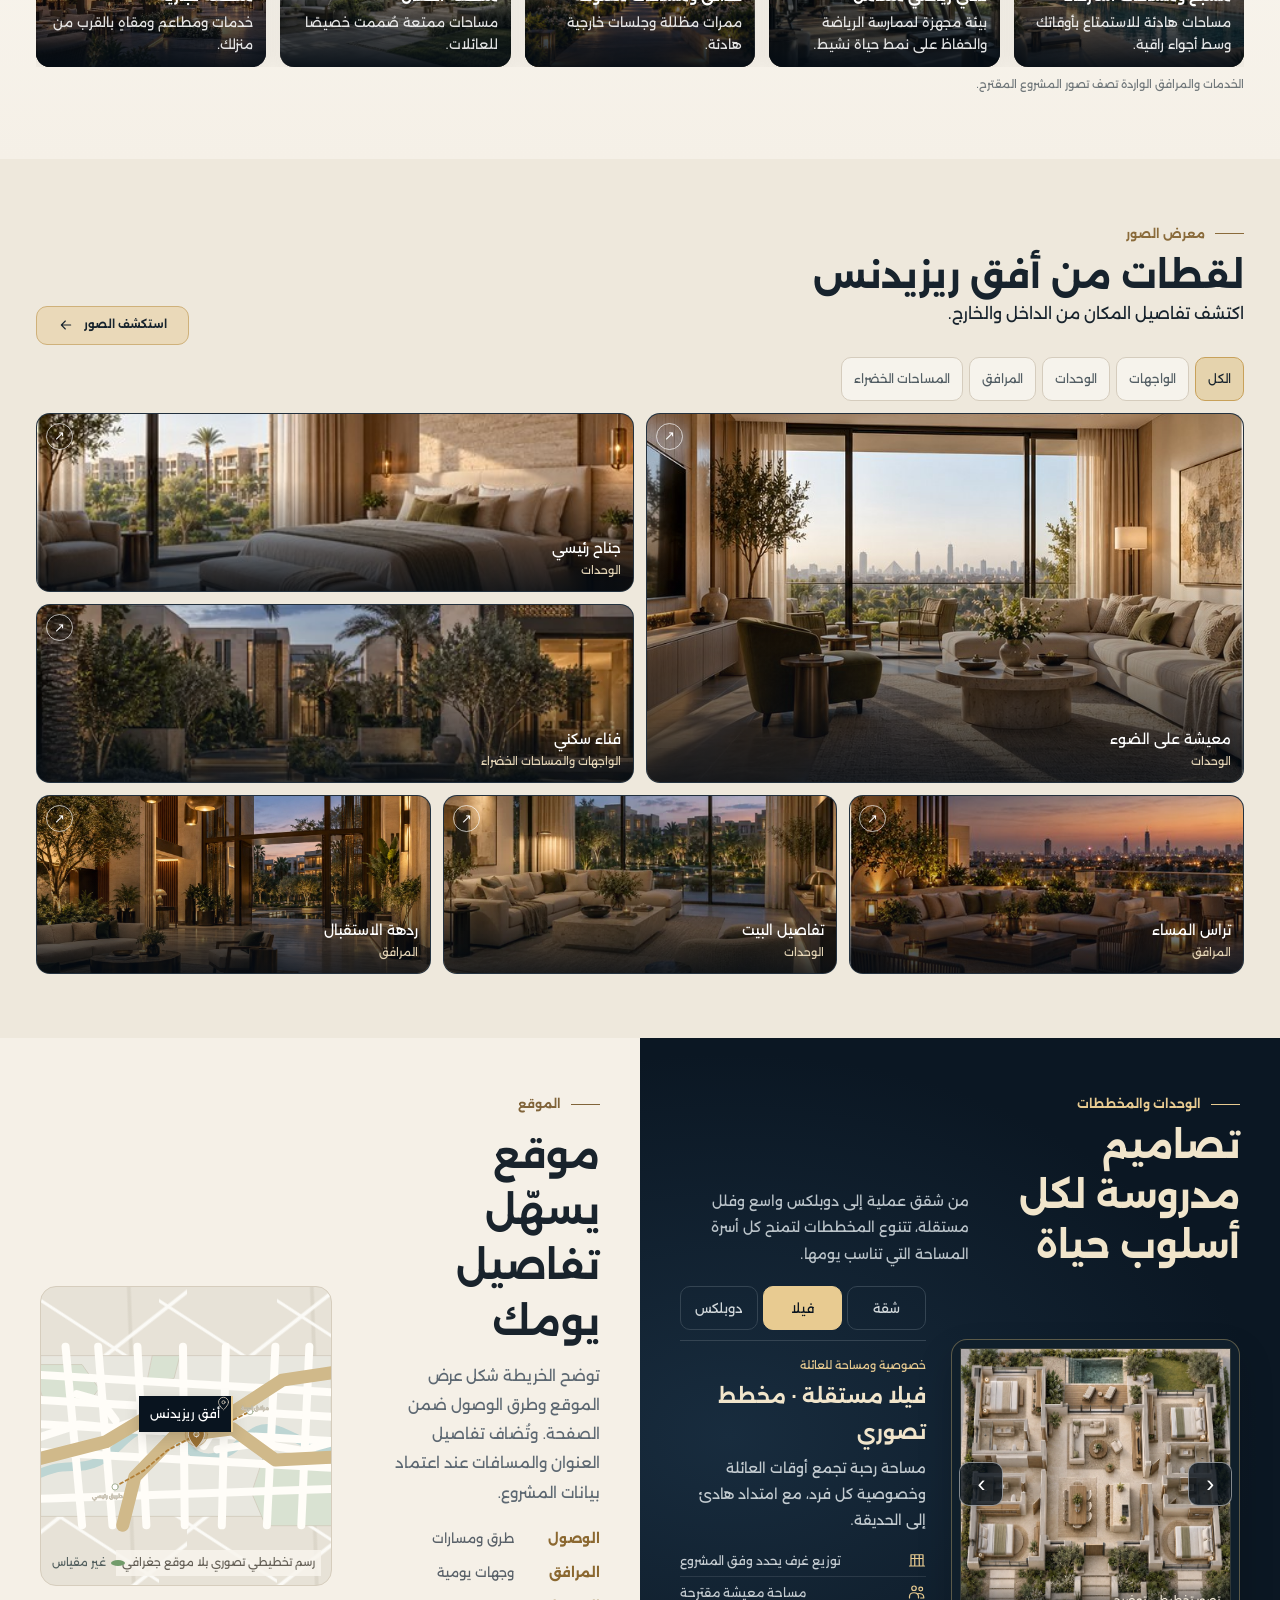
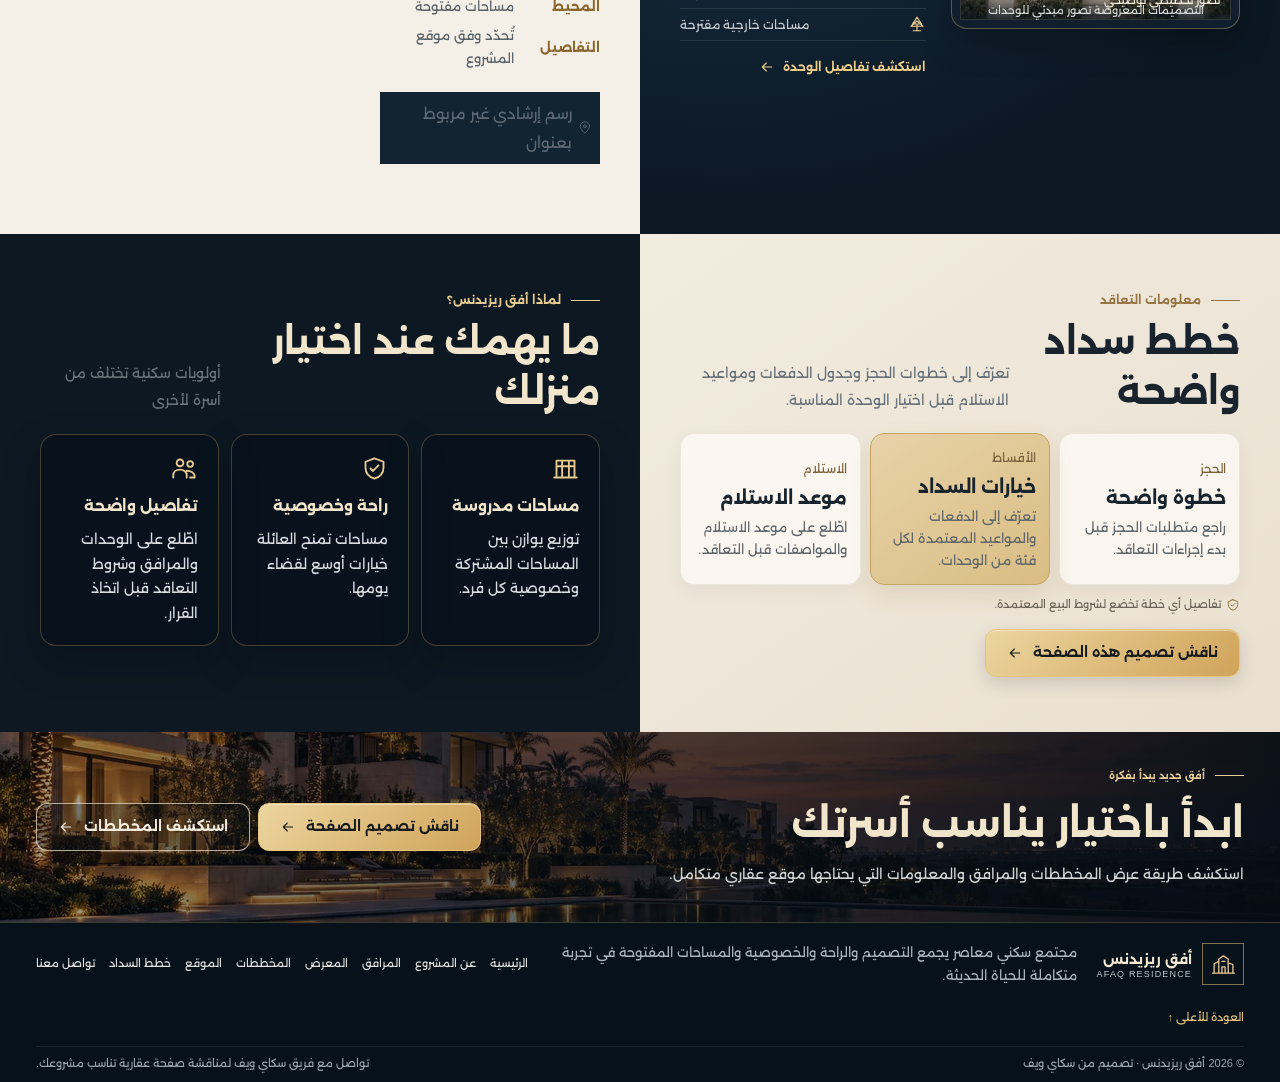
==== commit 75c4ee1f: "Polish three Sky Wave concept sites" ====
--- a/2/index.html
+++ b/2/index.html
@@ -6,29 +6,29 @@
   <meta name="theme-color" content="#08131e">
   <meta name="robots" content="noindex,follow">
   <link rel="preload" href="assets/alexandria-arabic.woff2" as="font" type="font/woff2" crossorigin>
-  <meta name="description" content="تصميم تصوري لموقع مشروع سكني باسم أفق ريزيدنس، يعرض اتجاهًا بصريًا ومخططات ومرافق مقترحة دون تمثيل مشروع عقاري قائم.">
+  <meta name="description" content="أفق ريزيدنس مجتمع سكني يجمع بين المساحات المتنوعة والمرافق اليومية وخيارات التعاقد المرنة.">
   <meta property="og:type" content="website">
   <meta property="og:locale" content="ar_EG">
-  <meta property="og:title" content="أفق ريزيدنس | تصميم تصوري لموقع عقاري">
-  <meta property="og:description" content="اتجاه بصري ومحتوى مقترح لموقع مشروع سكني، من تصميم سكاي ويف.">
+  <meta property="og:title" content="أفق ريزيدنس | مجتمع سكني متكامل">
+  <meta property="og:description" content="تعرّف إلى الوحدات والمرافق والمخططات وخيارات التعاقد في أفق ريزيدنس.">
   <meta property="og:url" content="https://realestate.skywaveads.com/">
-  <meta property="og:image" content="assets/afaq-sunset-hero.webp">
-  <meta property="og:image:alt" content="تصور معماري لمساكن عصرية وحدائق ومسبح عند الغروب">
+  <meta property="og:image" content="https://realestate.skywaveads.com/assets/afaq-sunset-hero.webp">
+  <meta property="og:image:alt" content="مساكن عصرية وحدائق ومسبح عند الغروب">
   <meta property="og:image:width" content="1942">
   <meta property="og:image:height" content="809">
   <meta name="twitter:card" content="summary_large_image">
-  <meta name="twitter:title" content="أفق ريزيدنس | تصميم تصوري لموقع عقاري">
-  <meta name="twitter:description" content="اتجاه بصري ومحتوى مقترح لموقع مشروع سكني، من تصميم سكاي ويف.">
-<meta name="twitter:image" content="assets/afaq-sunset-hero.webp">
-<meta name="twitter:image:alt" content="تصور معماري لمساكن عصرية وحدائق ومسبح عند الغروب">
-<title>أفق ريزيدنس | تصميم تصوري لموقع عقاري</title>
-<link rel="canonical" href="https://realestate.skywaveads.com/">
+  <meta name="twitter:title" content="أفق ريزيدنس | مجتمع سكني متكامل">
+  <meta name="twitter:description" content="تعرّف إلى الوحدات والمرافق والمخططات وخيارات التعاقد في أفق ريزيدنس.">
+  <meta name="twitter:image" content="https://realestate.skywaveads.com/assets/afaq-sunset-hero.webp">
+  <meta name="twitter:image:alt" content="مساكن عصرية وحدائق ومسبح عند الغروب">
+  <title>أفق ريزيدنس | مجتمع سكني متكامل</title>
+  <link rel="canonical" href="https://realestate.skywaveads.com/">
 <script type="application/ld+json">
 {
   "@context": "https://schema.org",
   "@type": "WebPage",
-  "name": "أفق ريزيدنس — تصميم تصوري لموقع عقاري",
-  "description": "نموذج تصميم ومحتوى مقترح لموقع مشروع سكني غير قائم.",
+  "name": "أفق ريزيدنس — مجتمع سكني متكامل",
+  "description": "صفحة تعرض الوحدات والمرافق والمخططات وخيارات التعاقد في أفق ريزيدنس.",
   "url": "https://realestate.skywaveads.com/",
   "inLanguage": "ar-EG"
 }
@@ -75,7 +75,7 @@
       </button>
     </div>
     <nav class="mobile-nav" id="mobile-nav" aria-label="التنقل على الهاتف" hidden>
-        <a href="#top">الرئيسية</a><a href="#project">المشروع</a><a href="#amenities">المرافق</a><a href="#gallery">المعرض</a><a href="#plans">المخططات</a><a href="#location">الموقع</a><a href="#payment">خطط السداد</a><a href="#why-afaq">لماذا أفق</a><a href="#inquiry">تواصل معنا</a><a class="button button-gold" href="#inquiry">ناقش هذا التصور</a>
+        <a href="#top">الرئيسية</a><a href="#project">المشروع</a><a href="#amenities">المرافق</a><a href="#gallery">المعرض</a><a href="#plans">المخططات</a><a href="#location">الموقع</a><a href="#payment">خطط السداد</a><a href="#why-afaq">لماذا أفق</a><a href="#inquiry">تواصل معنا</a><a class="button button-gold" href="#inquiry">ناقش مشروعك</a>
     </nav>
   </header>
 
@@ -85,15 +85,15 @@
       <div class="hero-shade" aria-hidden="true"></div>
       <div class="container hero-layout">
         <div class="hero-copy">
-          <p class="concept-badge">تصميم تصوري من سكاي ويف · ليس مشروعًا عقاريًا قائمًا</p>
+          <p class="concept-badge">عمارة معاصرة ومساحات مفتوحة</p>
           <p class="eyebrow"><span></span> حياة أرقى… بمستقبل أوسع</p>
           <h1 id="hero-title">أفق جديد<br>لحياة <em>استثنائية</em></h1>
-          <p class="hero-description">تصور لمجتمع سكني معاصر يجمع بين العمارة الهادئة، المساحات المفتوحة، وخدمات يومية مقترحة ضمن تجربة سكنية متكاملة.</p>
+          <p class="hero-description">يمزج أفق ريزيدنس بين العمارة الهادئة والمساحات المفتوحة والمرافق اليومية ضمن تجربة سكنية متكاملة.</p>
           <div class="hero-actions">
             <a class="button button-gold" href="#project">اكتشف المشروع <svg aria-hidden="true"><use href="#i-arrow"/></svg></a>
             <a class="button button-outline" href="#gallery"><svg aria-hidden="true"><use href="#i-play"/></svg> شاهد التجربة</a>
           </div>
-          <p class="hero-caption">تصور بصري لمجتمع سكني</p>
+          <p class="hero-caption">مجتمع سكني بمساحات مدروسة</p>
         </div>
 
         <aside class="inquiry-card" id="inquiry" aria-labelledby="inquiry-title">
@@ -122,11 +122,11 @@
 
     <section class="fact-strip" id="facts" aria-label="مؤشرات تصور أفق ريزيدنس">
       <div class="container fact-grid">
-        <div class="fact-item"><svg aria-hidden="true"><use href="#i-window"/></svg><div><strong>مخططات</strong><span>أنواع وحدات مقترحة</span></div></div>
-        <div class="fact-item"><svg aria-hidden="true"><use href="#i-tree"/></svg><div><strong>مساحات</strong><span>توزيع مفتوح ضمن التصور</span></div></div>
-        <div class="fact-item"><svg aria-hidden="true"><use href="#i-gym"/></svg><div><strong>مرافق</strong><span>أفكار لخدمات يومية</span></div></div>
-        <div class="fact-item"><svg aria-hidden="true"><use href="#i-calendar"/></svg><div><strong>بيانات المشروع</strong><span>تُحدد عند اعتماد مشروع فعلي</span></div></div>
-        <p class="fact-disclaimer">عناصر مقترحة للتصميم، وليست مواصفات لمشروع قائم.</p>
+        <div class="fact-item"><svg aria-hidden="true"><use href="#i-window"/></svg><div><strong>مخططات</strong><span>خيارات سكنية متنوعة</span></div></div>
+        <div class="fact-item"><svg aria-hidden="true"><use href="#i-tree"/></svg><div><strong>مساحات</strong><span>مخططات مدروسة</span></div></div>
+        <div class="fact-item"><svg aria-hidden="true"><use href="#i-gym"/></svg><div><strong>مرافق</strong><span>مرافق للحياة اليومية</span></div></div>
+        <div class="fact-item"><svg aria-hidden="true"><use href="#i-calendar"/></svg><div><strong>بيانات المشروع</strong><span>تفاصيل الوحدة وخيارات التعاقد</span></div></div>
+        <p class="fact-disclaimer">تختلف المساحات والأسعار وشروط السداد بحسب الوحدة والمرحلة.</p>
       </div>
     </section>
 
@@ -237,8 +237,8 @@
               <button type="button" role="tab" id="tab-apartment" aria-controls="panel-apartment" aria-selected="false" tabindex="-1" data-unit-tab="apartment">شقة</button><button type="button" role="tab" id="tab-villa" aria-controls="panel-villa" aria-selected="true" data-unit-tab="villa">فيلا</button><button type="button" role="tab" id="tab-duplex" aria-controls="panel-duplex" aria-selected="false" tabindex="-1" data-unit-tab="duplex">دوبلكس</button>
             </div>
               <div class="unit-panel" id="panel-villa" role="tabpanel" aria-labelledby="tab-villa" data-unit-panel="villa" aria-live="polite"><p class="panel-kicker">خصوصية ومساحة للعائلة</p><h3>فيلا مستقلة · مخطط تصوري</h3><p>مساحة رحبة تجمع أوقات العائلة وخصوصية كل فرد، مع امتداد هادئ إلى الحديقة.</p><ul class="unit-facts"><li><svg aria-hidden="true"><use href="#i-window"/></svg><span>توزيع غرف يحدد وفق المشروع</span></li><li><svg aria-hidden="true"><use href="#i-family"/></svg><span>مساحة معيشة مقترحة</span></li><li><svg aria-hidden="true"><use href="#i-tree"/></svg><span>مساحات خارجية مقترحة</span></li></ul></div>
-              <div class="unit-panel" id="panel-duplex" role="tabpanel" aria-labelledby="tab-duplex" data-unit-panel="duplex" aria-live="polite" hidden><p class="panel-kicker">مرونة على مستويين</p><h3>دوبلكس عائلي · 260 م²</h3><p>توزيع رأسي يفصل أجواء الاستقبال عن مساحة العائلة ويمنح البيت إيقاعًا أكثر مرونة.</p><ul class="unit-facts"><li><span>ثلاث غرف نوم</span></li><li><span>معيشة على مستويين</span></li><li><span>تراس خاص</span></li></ul></div>
-              <div class="unit-panel" id="panel-apartment" role="tabpanel" aria-labelledby="tab-apartment" data-unit-panel="apartment" aria-live="polite" hidden><p class="panel-kicker">تفاصيل عملية كل يوم</p><h3>شقة عائلية · 145 م²</h3><p>مساحات مترابطة تستقبل الضوء الطبيعي وتترك للعائلة حرية ترتيب يومها.</p><ul class="unit-facts"><li><span>ثلاث غرف نوم</span></li><li><span>معيشة وطعام متصلان</span></li><li><span>مساحة تخزين مخصصة</span></li></ul></div>
+              <div class="unit-panel" id="panel-duplex" role="tabpanel" aria-labelledby="tab-duplex" data-unit-panel="duplex" aria-live="polite" hidden><p class="panel-kicker">مرونة على مستويين</p><h3>دوبلكس عائلي</h3><p>توزيع رأسي يفصل أجواء الاستقبال عن مساحة العائلة ويمنح البيت إيقاعًا أكثر مرونة.</p><ul class="unit-facts"><li><span>توزيع عملي للغرف</span></li><li><span>معيشة على مستويين</span></li><li><span>تراس خاص</span></li></ul></div>
+              <div class="unit-panel" id="panel-apartment" role="tabpanel" aria-labelledby="tab-apartment" data-unit-panel="apartment" aria-live="polite" hidden><p class="panel-kicker">تفاصيل عملية كل يوم</p><h3>شقة عائلية</h3><p>مساحات مترابطة تستقبل الضوء الطبيعي وتترك للعائلة حرية ترتيب يومها.</p><ul class="unit-facts"><li><span>توزيع عملي للغرف</span></li><li><span>معيشة وطعام متصلان</span></li><li><span>مساحة تخزين مخصصة</span></li></ul></div>
             <a class="text-link" href="#inquiry">استكشف تفاصيل الوحدة <svg aria-hidden="true"><use href="#i-arrow"/></svg></a>
           </div>
         </div>
@@ -247,8 +247,8 @@
 
     <section class="section location-section" id="location" aria-labelledby="location-title">
       <div class="container location-grid">
-        <div class="location-copy"><p class="eyebrow"><span></span> الموقع</p><h2 id="location-title">موقع يحدد بعد اعتماد المشروع</h2><p>يعرض هذا القسم طريقة تقديم موقع المشروع على الخريطة. لم يُحدد عنوان أو مطور أو وجهات قريبة لهذا التصور.</p><div class="location-points"><span><b>العنوان</b> يضاف بعد اعتماد البيانات</span><span><b>الطرق القريبة</b> تضاف من مصدر موثوق</span><span><b>الخدمات المحيطة</b> تحدد وفق الموقع الفعلي</span><span><b>المسافات</b> تحسب بعد تثبيت العنوان</span></div><p class="location-note"><svg aria-hidden="true"><use href="#i-pin"/></svg> خريطة تصميمية بلا إحداثيات جغرافية</p></div>
-        <div class="map-visual" role="img" aria-label="رسم تخطيطي تجريدي لتوضيح طريقة عرض موقع مشروع مستقبلي">
+        <div class="location-copy"><p class="eyebrow"><span></span> الموقع</p><h2 id="location-title">موقع يسهّل تفاصيل يومك</h2><p>توضح الخريطة شكل عرض الموقع وطرق الوصول ضمن الصفحة. وتُضاف تفاصيل العنوان والمسافات عند اعتماد بيانات المشروع.</p><div class="location-points"><span><b>الوصول</b> طرق ومسارات</span><span><b>المرافق</b> وجهات يومية</span><span><b>المحيط</b> مساحات مفتوحة</span><span><b>التفاصيل</b> تُحدّد وفق موقع المشروع</span></div><p class="location-note"><svg aria-hidden="true"><use href="#i-pin"/></svg> رسم إرشادي غير مربوط بعنوان</p></div>
+        <div class="map-visual" role="img" aria-label="رسم تخطيطي تصوري غير مرتبط بعنوان جغرافي">
           <svg viewBox="0 0 650 360" aria-hidden="true">
             <rect class="map-ground" width="650" height="360"/>
             <path class="map-park" d="M-20 20h112l38 54-28 38-95-11zM500 224l176 18v139H503l-31-73zM250 0h61l-13 51-60 8z"/>
@@ -263,7 +263,7 @@
               <path d="M183 380 210 272l88-91 131-17 96 70 141-7"/>
             </g>
             <path class="map-route" d="M165 294 231 257 282 213 348 177 405 157 468 125"/>
-            <g class="map-landmark"><circle cx="166" cy="294" r="7"/><text x="150" y="318">محور التسعين</text><circle cx="468" cy="125" r="7"/><text x="480" y="121">الجامعة الأمريكية</text></g>
+            <g class="map-landmark"><circle cx="166" cy="294" r="7"/><text x="150" y="318">طريق رئيسي</text><circle cx="468" cy="125" r="7"/><text x="480" y="121">مرافق قريبة</text></g>
             <circle class="map-pin-halo" cx="348" cy="177" r="25"/>
             <path class="map-pin" d="M348 158c-10 0-18 8-18 18 0 13 18 31 18 31s18-18 18-31c0-10-8-18-18-18Zm0 24a6 6 0 1 1 0-12 6 6 0 0 1 0 12Z"/>
           </svg>
@@ -276,9 +276,9 @@
     <div class="feature-pair feature-pair-proof">
     <section class="section payment-section" id="payment" aria-labelledby="payment-title">
       <div class="container">
-          <div class="section-heading"><div><p class="eyebrow"><span></span> معلومات التعاقد</p><h2 id="payment-title">تفاصيل تُعرض من مصدرها</h2></div><p>تختلف الأسعار وشروط الحجز والتقسيط حسب المطور والوحدة. تُضاف هنا بعد اعتماد بيانات مشروع فعلي.</p></div>
+          <div class="section-heading"><div><p class="eyebrow"><span></span> معلومات التعاقد</p><h2 id="payment-title">خطط سداد واضحة</h2></div><p>تعرّف إلى خطوات الحجز وجدول الدفعات ومواعيد الاستلام قبل اختيار الوحدة المناسبة.</p></div>
         <div class="payment-grid" role="group" aria-label="بيانات التعاقد المطلوبة للمشروع الفعلي">
-          <article><span>الحجز</span><strong>الشروط المعتمدة</strong><p>تُدرج بعد مراجعة مستندات المشروع والمطور.</p></article><article class="payment-featured"><span>الأقساط</span><strong>جدول السداد الرسمي</strong><p>يُنشر كما ورد في العرض المعتمد دون تقديرات.</p></article><article><span>الاستلام</span><strong>الموعد والتفاصيل</strong><p>تُضاف بعد تأكيدها من الجهة المالكة للمشروع.</p></article>
+          <article><span>الحجز</span><strong>خطوة واضحة</strong><p>راجع متطلبات الحجز قبل بدء إجراءات التعاقد.</p></article><article class="payment-featured"><span>الأقساط</span><strong>خيارات السداد</strong><p>تعرّف إلى الدفعات والمواعيد المعتمدة لكل فئة من الوحدات.</p></article><article><span>الاستلام</span><strong>موعد الاستلام</strong><p>اطّلع على موعد الاستلام والمواصفات قبل التعاقد.</p></article>
         </div>
         <p class="payment-footnote"><svg aria-hidden="true"><use href="#i-shield"/></svg> تفاصيل أي خطة تخضع لشروط البيع المعتمدة.</p>
         <a class="button button-gold payment-cta" href="#inquiry">ناقش تصميم هذه الصفحة <svg aria-hidden="true"><use href="#i-arrow"/></svg></a>
@@ -288,19 +288,19 @@
     <section class="section why-section" id="why-afaq" aria-labelledby="why-title">
       <div class="container">
         <div class="section-heading why-heading">
-          <div><p class="eyebrow"><span></span> لماذا أفق ريزيدنس؟</p><h2 id="why-title">تفاصيل مدروسة تصنع فرقًا حقيقيًا</h2></div>
-          <p class="why-disclaimer">رؤية متكاملة للحياة اليومية</p>
+          <div><p class="eyebrow"><span></span> لماذا أفق ريزيدنس؟</p><h2 id="why-title">ما يهمك عند اختيار منزلك</h2></div>
+          <p class="why-disclaimer">أولويات سكنية تختلف من أسرة لأخرى</p>
         </div>
         <div class="why-grid" aria-label="مميزات أفق ريزيدنس">
-          <article class="why-card"><svg aria-hidden="true"><use href="#i-window"/></svg><h3>تصميم معاصر</h3><p>تفاصيل معمارية تجمع بين الجمال والاستخدام العملي.</p></article>
-          <article class="why-card"><svg aria-hidden="true"><use href="#i-shield"/></svg><h3>خصوصية وراحة</h3><p>تخطيط يراعي راحة السكان ويوفر مساحات هادئة للعائلة.</p></article>
-          <article class="why-card"><svg aria-hidden="true"><use href="#i-family"/></svg><h3>حياة متكاملة</h3><p>مرافق وخدمات تجعل احتياجاتك اليومية أقرب وأسهل.</p></article>
+          <article class="why-card"><svg aria-hidden="true"><use href="#i-window"/></svg><h3>مساحات مدروسة</h3><p>توزيع يوازن بين المساحات المشتركة وخصوصية كل فرد.</p></article>
+          <article class="why-card"><svg aria-hidden="true"><use href="#i-shield"/></svg><h3>راحة وخصوصية</h3><p>مساحات تمنح العائلة خيارات أوسع لقضاء يومها.</p></article>
+          <article class="why-card"><svg aria-hidden="true"><use href="#i-family"/></svg><h3>تفاصيل واضحة</h3><p>اطّلع على الوحدات والمرافق وشروط التعاقد قبل اتخاذ القرار.</p></article>
         </div>
       </div>
     </section>
     </div>
 
-    <section class="final-cta" aria-labelledby="final-title"><div class="final-cta-image" aria-hidden="true"></div><div class="container final-cta-inner"><div><p class="eyebrow"><span></span> أفق جديد يبدأ بفكرة</p><h2 id="final-title">ابدأ بتصور واضح لمشروعك</h2><p>استكشف طريقة عرض المخططات والمرافق والمعلومات التي يحتاجها موقع عقاري متكامل.</p></div><div class="final-actions"><a class="button button-gold" href="#inquiry">ناقش تصميم الصفحة <svg aria-hidden="true"><use href="#i-arrow"/></svg></a><a class="button button-outline" href="#plans">استكشف المخططات <svg aria-hidden="true"><use href="#i-arrow"/></svg></a></div></div></section>
+    <section class="final-cta" aria-labelledby="final-title"><div class="final-cta-image" aria-hidden="true"></div><div class="container final-cta-inner"><div><p class="eyebrow"><span></span> أفق جديد يبدأ بفكرة</p><h2 id="final-title">ابدأ باختيار يناسب أسرتك</h2><p>استكشف طريقة عرض المخططات والمرافق والمعلومات التي يحتاجها موقع عقاري متكامل.</p></div><div class="final-actions"><a class="button button-gold" href="#inquiry">ناقش تصميم الصفحة <svg aria-hidden="true"><use href="#i-arrow"/></svg></a><a class="button button-outline" href="#plans">استكشف المخططات <svg aria-hidden="true"><use href="#i-arrow"/></svg></a></div></div></section>
   </main>
 
   <footer class="site-footer">
@@ -310,7 +310,7 @@
       <nav class="footer-nav" aria-label="روابط الصفحة"><a href="#top">الرئيسية</a><a href="#project">عن المشروع</a><a href="#amenities">المرافق</a><a href="#gallery">المعرض</a><a href="#plans">المخططات</a><a href="#location">الموقع</a><a href="#payment">خطط السداد</a><a href="#inquiry">تواصل معنا</a></nav>
       <a href="#top" class="back-top">العودة للأعلى ↑</a>
     </div>
-    <div class="container footer-bottom"><span>© 2026 أفق ريزيدنس · تصميم من سكاي ويف</span><span>هذا تصور تصميمي وليس مشروعًا عقاريًا قائمًا أو معروضًا للبيع. الصور والمخططات والمرافق المقترحة لا تمثل بيانات مشروع فعلي.</span></div>
+    <div class="container footer-bottom"><span>© 2026 أفق ريزيدنس · تصميم من سكاي ويف</span><span>تواصل مع فريق سكاي ويف لمناقشة صفحة عقارية تناسب مشروعك.</span></div>
   </footer>
   <a class="floating-cta" href="#inquiry"><svg aria-hidden="true"><use href="#i-arrow"/></svg><span>ناقش تصميم الصفحة</span></a>
 </body>
